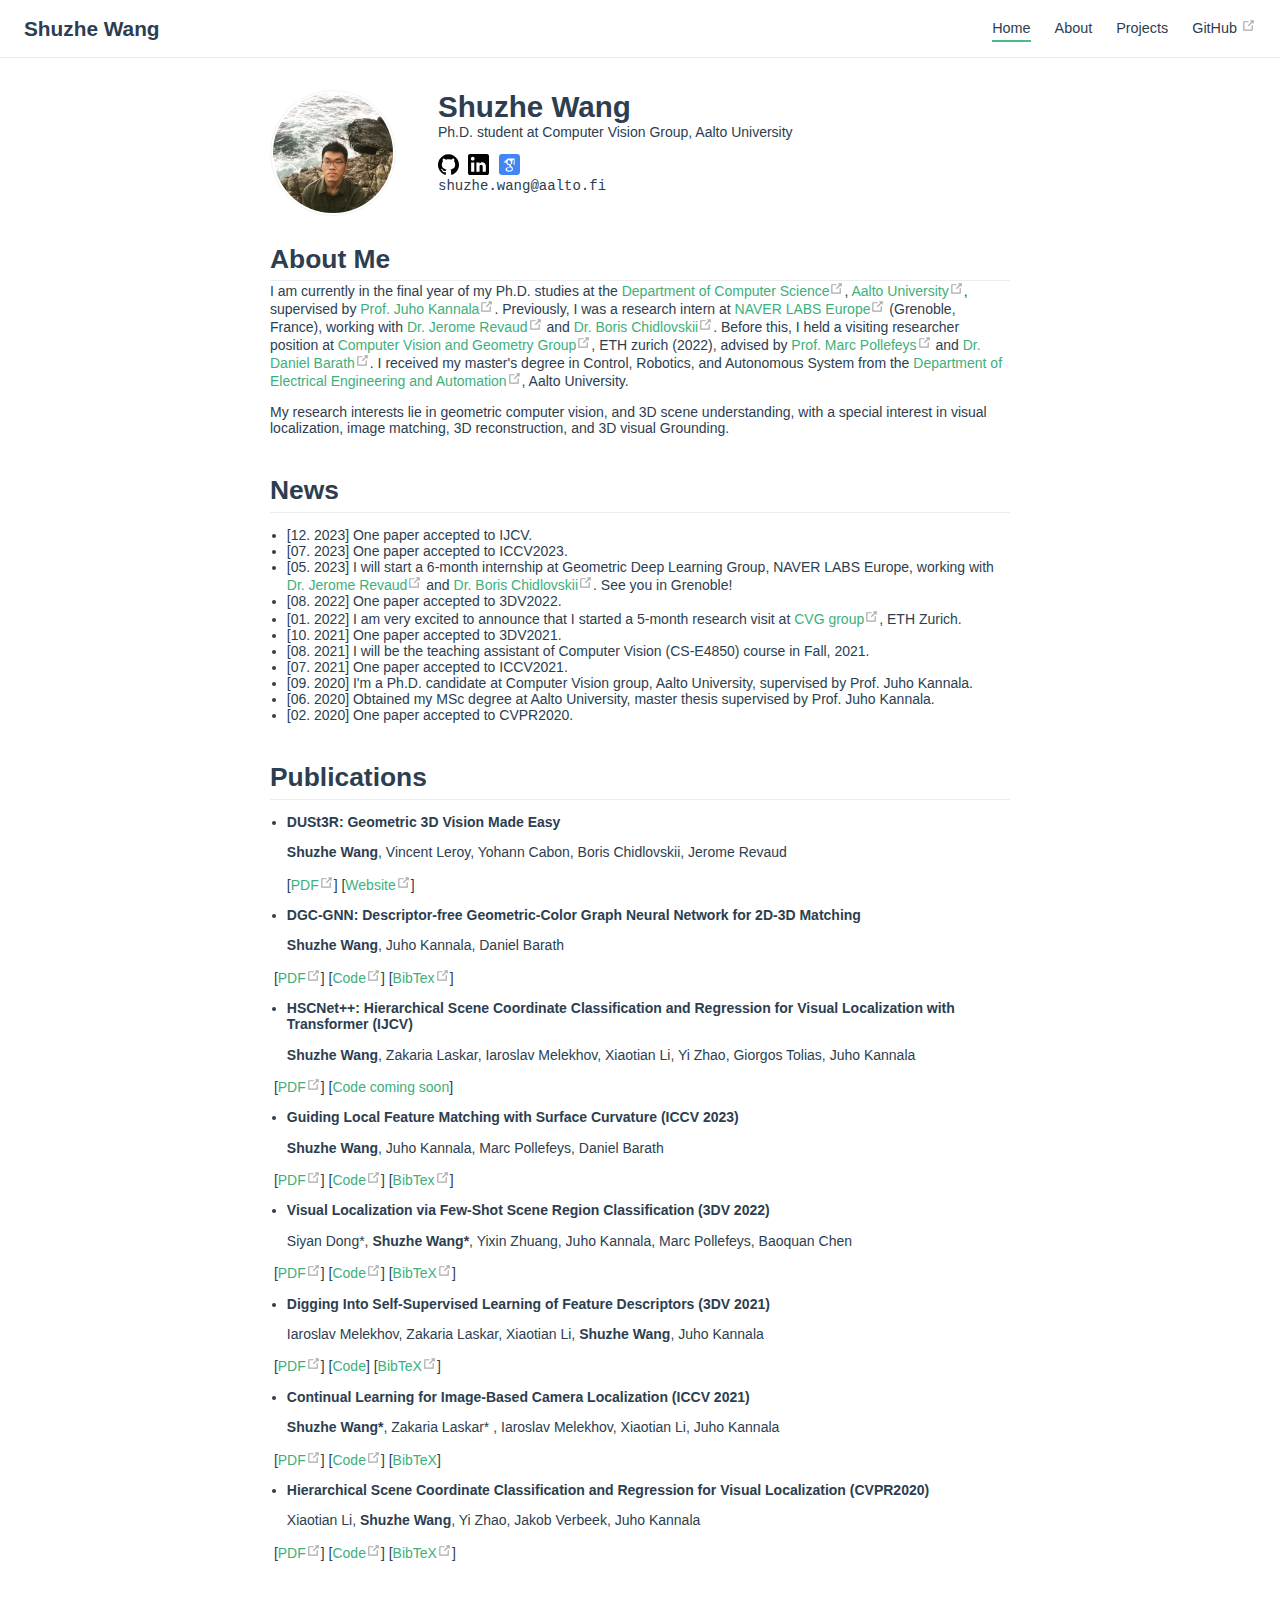
==== index.html @ d4985615 "update" ====
<!DOCTYPE html>
<html lang="en-US">
  <head>
    <meta charset="utf-8">
    <meta name="viewport" content="width=device-width,initial-scale=1">
    <title>About Me | Shuzhe Wang</title>
    <meta name="description" content="The description of the site.">
    <link rel="icon" href="/logo.png">
    
    <link rel="preload" href="/assets/css/0.styles.5bff1129.css" as="style"><link rel="preload" href="/assets/js/app.3074787b.js" as="script"><link rel="preload" href="/assets/js/6.d12784f0.js" as="script"><link rel="preload" href="/assets/js/3.0ae01907.js" as="script"><link rel="prefetch" href="/assets/js/10.ed4c6b3a.js"><link rel="prefetch" href="/assets/js/11.ed17755b.js"><link rel="prefetch" href="/assets/js/12.01827b90.js"><link rel="prefetch" href="/assets/js/13.5b6dbf0b.js"><link rel="prefetch" href="/assets/js/14.80689126.js"><link rel="prefetch" href="/assets/js/2.38c7697e.js"><link rel="prefetch" href="/assets/js/4.90634f4b.js"><link rel="prefetch" href="/assets/js/5.b070aab3.js"><link rel="prefetch" href="/assets/js/7.7abd38d4.js"><link rel="prefetch" href="/assets/js/8.38ded90f.js"><link rel="prefetch" href="/assets/js/9.636cb5f6.js">
    <link rel="stylesheet" href="/assets/css/0.styles.5bff1129.css">
  </head>
  <body>
    <div id="app" data-server-rendered="true"><div class="theme-container no-sidebar home-page"><header class="navbar"><div class="sidebar-button"><svg xmlns="http://www.w3.org/2000/svg" aria-hidden="true" role="img" viewBox="0 0 448 512" class="icon"><path fill="currentColor" d="M436 124H12c-6.627 0-12-5.373-12-12V80c0-6.627 5.373-12 12-12h424c6.627 0 12 5.373 12 12v32c0 6.627-5.373 12-12 12zm0 160H12c-6.627 0-12-5.373-12-12v-32c0-6.627 5.373-12 12-12h424c6.627 0 12 5.373 12 12v32c0 6.627-5.373 12-12 12zm0 160H12c-6.627 0-12-5.373-12-12v-32c0-6.627 5.373-12 12-12h424c6.627 0 12 5.373 12 12v32c0 6.627-5.373 12-12 12z"></path></svg></div> <a href="/" aria-current="page" class="home-link router-link-exact-active router-link-active"><!----> <span class="site-name">Shuzhe Wang</span></a> <div class="links" style="max-width:nullpx;"><!----> <nav class="nav-links can-hide"><div class="nav-item"><a href="/" aria-current="page" class="nav-link router-link-exact-active router-link-active">Home</a></div><div class="nav-item"><a href="/about/" class="nav-link">About</a></div><div class="nav-item"><a href="/projects/" class="nav-link">Projects</a></div><div class="nav-item"><a href="https://github.com/ffrivera0" target="_blank" rel="noopener noreferrer" class="nav-link external">
  GitHub
  <svg xmlns="http://www.w3.org/2000/svg" aria-hidden="true" x="0px" y="0px" viewBox="0 0 100 100" width="15" height="15" class="icon outbound"><path fill="currentColor" d="M18.8,85.1h56l0,0c2.2,0,4-1.8,4-4v-32h-8v28h-48v-48h28v-8h-32l0,0c-2.2,0-4,1.8-4,4v56C14.8,83.3,16.6,85.1,18.8,85.1z"></path> <polygon fill="currentColor" points="45.7,48.7 51.3,54.3 77.2,28.5 77.2,37.2 85.2,37.2 85.2,14.9 62.8,14.9 62.8,22.9 71.5,22.9"></polygon></svg></a></div> <!----></nav></div></header> <div class="sidebar-mask"></div> <div class="sidebar"><nav class="nav-links"><div class="nav-item"><a href="/" aria-current="page" class="nav-link router-link-exact-active router-link-active">Home</a></div><div class="nav-item"><a href="/about/" class="nav-link">About</a></div><div class="nav-item"><a href="/projects/" class="nav-link">Projects</a></div><div class="nav-item"><a href="https://github.com/ffrivera0" target="_blank" rel="noopener noreferrer" class="nav-link external">
  GitHub
  <svg xmlns="http://www.w3.org/2000/svg" aria-hidden="true" x="0px" y="0px" viewBox="0 0 100 100" width="15" height="15" class="icon outbound"><path fill="currentColor" d="M18.8,85.1h56l0,0c2.2,0,4-1.8,4-4v-32h-8v28h-48v-48h28v-8h-32l0,0c-2.2,0-4,1.8-4,4v56C14.8,83.3,16.6,85.1,18.8,85.1z"></path> <polygon fill="currentColor" points="45.7,48.7 51.3,54.3 77.2,28.5 77.2,37.2 85.2,37.2 85.2,14.9 62.8,14.9 62.8,22.9 71.5,22.9"></polygon></svg></a></div> <!----></nav>  <!----> </div> <div class="page"> <div class="content"><div class="profile"><div class="image"><img src="/profile.jpg" alt></div> <div class="info"><div class="name">
      Shuzhe Wang
    </div> <div class="bio"><p>Ph.D. student at Computer Vision Group, Aalto University</p></div> <div class="socials"><div><a href="https://github.com/ffrivera0" target="_blank"><img src="/icons/github.svg" alt="github" title="github"></a></div><div><a href="https://www.linkedin.com/in/shuzhe-w-371a67177/" target="_blank"><img src="/icons/linkedin-mono.svg" alt="linkedin" title="linkedin"></a></div><div><a href="https://scholar.google.com/citations?user=Kzq9fl4AAAAJ&amp;hl=en&amp;oi=ao" target="_blank"><img src="/icons/google_scholar.svg" alt="google scholar" title="google scholar"></a></div></div> <div class="contact"><div title="Contact me" class="email">shuzhe.wang@aalto.fi</div></div> <!----></div></div> <h2 id="about-me">About Me</h2> <p>I am currently in the final year of my Ph.D. studies at the <a href="https://www.aalto.fi/en/department-of-computer-science" target="_blank" rel="noopener noreferrer">Department of Computer Science<svg xmlns="http://www.w3.org/2000/svg" aria-hidden="true" x="0px" y="0px" viewBox="0 0 100 100" width="15" height="15" class="icon outbound"><path fill="currentColor" d="M18.8,85.1h56l0,0c2.2,0,4-1.8,4-4v-32h-8v28h-48v-48h28v-8h-32l0,0c-2.2,0-4,1.8-4,4v56C14.8,83.3,16.6,85.1,18.8,85.1z"></path> <polygon fill="currentColor" points="45.7,48.7 51.3,54.3 77.2,28.5 77.2,37.2 85.2,37.2 85.2,14.9 62.8,14.9 62.8,22.9 71.5,22.9"></polygon></svg></a>,  <a href="http://www.aalto.fi/en/" target="_blank" rel="noopener noreferrer">Aalto University<svg xmlns="http://www.w3.org/2000/svg" aria-hidden="true" x="0px" y="0px" viewBox="0 0 100 100" width="15" height="15" class="icon outbound"><path fill="currentColor" d="M18.8,85.1h56l0,0c2.2,0,4-1.8,4-4v-32h-8v28h-48v-48h28v-8h-32l0,0c-2.2,0-4,1.8-4,4v56C14.8,83.3,16.6,85.1,18.8,85.1z"></path> <polygon fill="currentColor" points="45.7,48.7 51.3,54.3 77.2,28.5 77.2,37.2 85.2,37.2 85.2,14.9 62.8,14.9 62.8,22.9 71.5,22.9"></polygon></svg></a>, supervised by <a href="https://users.aalto.fi/~kannalj1/" target="_blank" rel="noopener noreferrer">Prof. Juho Kannala<svg xmlns="http://www.w3.org/2000/svg" aria-hidden="true" x="0px" y="0px" viewBox="0 0 100 100" width="15" height="15" class="icon outbound"><path fill="currentColor" d="M18.8,85.1h56l0,0c2.2,0,4-1.8,4-4v-32h-8v28h-48v-48h28v-8h-32l0,0c-2.2,0-4,1.8-4,4v56C14.8,83.3,16.6,85.1,18.8,85.1z"></path> <polygon fill="currentColor" points="45.7,48.7 51.3,54.3 77.2,28.5 77.2,37.2 85.2,37.2 85.2,14.9 62.8,14.9 62.8,22.9 71.5,22.9"></polygon></svg></a>. Previously, I was a research intern at <a href="https://europe.naverlabs.com/" target="_blank" rel="noopener noreferrer">NAVER LABS Europe<svg xmlns="http://www.w3.org/2000/svg" aria-hidden="true" x="0px" y="0px" viewBox="0 0 100 100" width="15" height="15" class="icon outbound"><path fill="currentColor" d="M18.8,85.1h56l0,0c2.2,0,4-1.8,4-4v-32h-8v28h-48v-48h28v-8h-32l0,0c-2.2,0-4,1.8-4,4v56C14.8,83.3,16.6,85.1,18.8,85.1z"></path> <polygon fill="currentColor" points="45.7,48.7 51.3,54.3 77.2,28.5 77.2,37.2 85.2,37.2 85.2,14.9 62.8,14.9 62.8,22.9 71.5,22.9"></polygon></svg></a> (Grenoble, France), working with <a href="https://scholar.google.com/citations?user=asmBzogAAAAJ&hl=zh-CN" target="_blank" rel="noopener noreferrer">Dr. Jerome Revaud<svg xmlns="http://www.w3.org/2000/svg" aria-hidden="true" x="0px" y="0px" viewBox="0 0 100 100" width="15" height="15" class="icon outbound"><path fill="currentColor" d="M18.8,85.1h56l0,0c2.2,0,4-1.8,4-4v-32h-8v28h-48v-48h28v-8h-32l0,0c-2.2,0-4,1.8-4,4v56C14.8,83.3,16.6,85.1,18.8,85.1z"></path> <polygon fill="currentColor" points="45.7,48.7 51.3,54.3 77.2,28.5 77.2,37.2 85.2,37.2 85.2,14.9 62.8,14.9 62.8,22.9 71.5,22.9"></polygon></svg></a> and <a href="https://scholar.google.com/citations?user=V7EJdOcAAAAJ&hl=en" target="_blank" rel="noopener noreferrer">Dr. Boris Chidlovskii<svg xmlns="http://www.w3.org/2000/svg" aria-hidden="true" x="0px" y="0px" viewBox="0 0 100 100" width="15" height="15" class="icon outbound"><path fill="currentColor" d="M18.8,85.1h56l0,0c2.2,0,4-1.8,4-4v-32h-8v28h-48v-48h28v-8h-32l0,0c-2.2,0-4,1.8-4,4v56C14.8,83.3,16.6,85.1,18.8,85.1z"></path> <polygon fill="currentColor" points="45.7,48.7 51.3,54.3 77.2,28.5 77.2,37.2 85.2,37.2 85.2,14.9 62.8,14.9 62.8,22.9 71.5,22.9"></polygon></svg></a>. Before this, I held a visiting researcher position at <a href="http://www.cvg.ethz.ch" target="_blank" rel="noopener noreferrer">Computer Vision and Geometry Group<svg xmlns="http://www.w3.org/2000/svg" aria-hidden="true" x="0px" y="0px" viewBox="0 0 100 100" width="15" height="15" class="icon outbound"><path fill="currentColor" d="M18.8,85.1h56l0,0c2.2,0,4-1.8,4-4v-32h-8v28h-48v-48h28v-8h-32l0,0c-2.2,0-4,1.8-4,4v56C14.8,83.3,16.6,85.1,18.8,85.1z"></path> <polygon fill="currentColor" points="45.7,48.7 51.3,54.3 77.2,28.5 77.2,37.2 85.2,37.2 85.2,14.9 62.8,14.9 62.8,22.9 71.5,22.9"></polygon></svg></a>, ETH zurich (2022), advised by <a href="http://www.cvg.ethz.ch/people/faculty/pomarc.php" target="_blank" rel="noopener noreferrer">Prof. Marc Pollefeys<svg xmlns="http://www.w3.org/2000/svg" aria-hidden="true" x="0px" y="0px" viewBox="0 0 100 100" width="15" height="15" class="icon outbound"><path fill="currentColor" d="M18.8,85.1h56l0,0c2.2,0,4-1.8,4-4v-32h-8v28h-48v-48h28v-8h-32l0,0c-2.2,0-4,1.8-4,4v56C14.8,83.3,16.6,85.1,18.8,85.1z"></path> <polygon fill="currentColor" points="45.7,48.7 51.3,54.3 77.2,28.5 77.2,37.2 85.2,37.2 85.2,14.9 62.8,14.9 62.8,22.9 71.5,22.9"></polygon></svg></a> and <a href="https://people.inf.ethz.ch/dbarath/" target="_blank" rel="noopener noreferrer">Dr. Daniel Barath<svg xmlns="http://www.w3.org/2000/svg" aria-hidden="true" x="0px" y="0px" viewBox="0 0 100 100" width="15" height="15" class="icon outbound"><path fill="currentColor" d="M18.8,85.1h56l0,0c2.2,0,4-1.8,4-4v-32h-8v28h-48v-48h28v-8h-32l0,0c-2.2,0-4,1.8-4,4v56C14.8,83.3,16.6,85.1,18.8,85.1z"></path> <polygon fill="currentColor" points="45.7,48.7 51.3,54.3 77.2,28.5 77.2,37.2 85.2,37.2 85.2,14.9 62.8,14.9 62.8,22.9 71.5,22.9"></polygon></svg></a>. I received my master's degree in Control, Robotics, and Autonomous System from the <a href="https://www.aalto.fi/en/department-of-electrical-engineering-and-automation" target="_blank" rel="noopener noreferrer">Department of Electrical Engineering and Automation<svg xmlns="http://www.w3.org/2000/svg" aria-hidden="true" x="0px" y="0px" viewBox="0 0 100 100" width="15" height="15" class="icon outbound"><path fill="currentColor" d="M18.8,85.1h56l0,0c2.2,0,4-1.8,4-4v-32h-8v28h-48v-48h28v-8h-32l0,0c-2.2,0-4,1.8-4,4v56C14.8,83.3,16.6,85.1,18.8,85.1z"></path> <polygon fill="currentColor" points="45.7,48.7 51.3,54.3 77.2,28.5 77.2,37.2 85.2,37.2 85.2,14.9 62.8,14.9 62.8,22.9 71.5,22.9"></polygon></svg></a>, Aalto University.</p> <p>My research interests lie in geometric computer vision, and 3D scene understanding, with a special interest in visual localization, image matching, 3D reconstruction, and 3D visual Grounding.</p> <h2 id="news">News</h2> <ul><li>[12. 2023] One paper accepted to IJCV.</li> <li>[07. 2023] One paper accepted to ICCV2023.</li> <li>[05. 2023] I will start a 6-month internship at Geometric Deep Learning Group, NAVER LABS Europe, working with <a href="https://scholar.google.com/citations?user=asmBzogAAAAJ&hl=zh-CN" target="_blank" rel="noopener noreferrer">Dr. Jerome Revaud<svg xmlns="http://www.w3.org/2000/svg" aria-hidden="true" x="0px" y="0px" viewBox="0 0 100 100" width="15" height="15" class="icon outbound"><path fill="currentColor" d="M18.8,85.1h56l0,0c2.2,0,4-1.8,4-4v-32h-8v28h-48v-48h28v-8h-32l0,0c-2.2,0-4,1.8-4,4v56C14.8,83.3,16.6,85.1,18.8,85.1z"></path> <polygon fill="currentColor" points="45.7,48.7 51.3,54.3 77.2,28.5 77.2,37.2 85.2,37.2 85.2,14.9 62.8,14.9 62.8,22.9 71.5,22.9"></polygon></svg></a> and <a href="https://scholar.google.com/citations?user=V7EJdOcAAAAJ&hl=en" target="_blank" rel="noopener noreferrer">Dr. Boris Chidlovskii<svg xmlns="http://www.w3.org/2000/svg" aria-hidden="true" x="0px" y="0px" viewBox="0 0 100 100" width="15" height="15" class="icon outbound"><path fill="currentColor" d="M18.8,85.1h56l0,0c2.2,0,4-1.8,4-4v-32h-8v28h-48v-48h28v-8h-32l0,0c-2.2,0-4,1.8-4,4v56C14.8,83.3,16.6,85.1,18.8,85.1z"></path> <polygon fill="currentColor" points="45.7,48.7 51.3,54.3 77.2,28.5 77.2,37.2 85.2,37.2 85.2,14.9 62.8,14.9 62.8,22.9 71.5,22.9"></polygon></svg></a>. See you in Grenoble!</li> <li>[08. 2022] One paper accepted to 3DV2022.</li> <li>[01. 2022] I am very excited to announce that I started a 5-month research visit at <a href="https://cvg.ethz.ch/" target="_blank" rel="noopener noreferrer">CVG group<svg xmlns="http://www.w3.org/2000/svg" aria-hidden="true" x="0px" y="0px" viewBox="0 0 100 100" width="15" height="15" class="icon outbound"><path fill="currentColor" d="M18.8,85.1h56l0,0c2.2,0,4-1.8,4-4v-32h-8v28h-48v-48h28v-8h-32l0,0c-2.2,0-4,1.8-4,4v56C14.8,83.3,16.6,85.1,18.8,85.1z"></path> <polygon fill="currentColor" points="45.7,48.7 51.3,54.3 77.2,28.5 77.2,37.2 85.2,37.2 85.2,14.9 62.8,14.9 62.8,22.9 71.5,22.9"></polygon></svg></a>, ETH Zurich.</li> <li>[10. 2021]  One paper accepted to 3DV2021.</li> <li>[08. 2021]  I will be the teaching assistant of Computer Vision (CS-E4850) course in Fall, 2021.</li> <li>[07. 2021]  One paper accepted to ICCV2021.</li> <li>[09. 2020]   I'm a Ph.D. candidate at Computer Vision group, Aalto University, supervised by Prof. Juho Kannala.</li> <li>[06. 2020]  Obtained my MSc degree at Aalto University, master thesis supervised by Prof. Juho Kannala.</li> <li>[02. 2020] One paper accepted to CVPR2020.</li></ul> <h2 id="publications">Publications</h2> <ul><li><p><strong>DUSt3R: Geometric 3D Vision Made Easy</strong></p> <p><strong>Shuzhe Wang</strong>, Vincent Leroy, Yohann Cabon, Boris Chidlovskii, Jerome Revaud</p> <p>[<a href="https://arxiv.org/abs/2312.14132" target="_blank" rel="noopener noreferrer">PDF<svg xmlns="http://www.w3.org/2000/svg" aria-hidden="true" x="0px" y="0px" viewBox="0 0 100 100" width="15" height="15" class="icon outbound"><path fill="currentColor" d="M18.8,85.1h56l0,0c2.2,0,4-1.8,4-4v-32h-8v28h-48v-48h28v-8h-32l0,0c-2.2,0-4,1.8-4,4v56C14.8,83.3,16.6,85.1,18.8,85.1z"></path> <polygon fill="currentColor" points="45.7,48.7 51.3,54.3 77.2,28.5 77.2,37.2 85.2,37.2 85.2,14.9 62.8,14.9 62.8,22.9 71.5,22.9"></polygon></svg></a>] [<a href="https://dust3r.europe.naverlabs.com/" target="_blank" rel="noopener noreferrer">Website<svg xmlns="http://www.w3.org/2000/svg" aria-hidden="true" x="0px" y="0px" viewBox="0 0 100 100" width="15" height="15" class="icon outbound"><path fill="currentColor" d="M18.8,85.1h56l0,0c2.2,0,4-1.8,4-4v-32h-8v28h-48v-48h28v-8h-32l0,0c-2.2,0-4,1.8-4,4v56C14.8,83.3,16.6,85.1,18.8,85.1z"></path> <polygon fill="currentColor" points="45.7,48.7 51.3,54.3 77.2,28.5 77.2,37.2 85.2,37.2 85.2,14.9 62.8,14.9 62.8,22.9 71.5,22.9"></polygon></svg></a>]</p></li> <li><p><strong>DGC-GNN: Descriptor-free Geometric-Color Graph Neural Network for 2D-3D Matching</strong></p> <p><strong>Shuzhe Wang</strong>,  Juho Kannala, Daniel Barath</p></li></ul> <p>​        [<a href="https://arxiv.org/pdf/2306.12547.pdf" target="_blank" rel="noopener noreferrer">PDF<svg xmlns="http://www.w3.org/2000/svg" aria-hidden="true" x="0px" y="0px" viewBox="0 0 100 100" width="15" height="15" class="icon outbound"><path fill="currentColor" d="M18.8,85.1h56l0,0c2.2,0,4-1.8,4-4v-32h-8v28h-48v-48h28v-8h-32l0,0c-2.2,0-4,1.8-4,4v56C14.8,83.3,16.6,85.1,18.8,85.1z"></path> <polygon fill="currentColor" points="45.7,48.7 51.3,54.3 77.2,28.5 77.2,37.2 85.2,37.2 85.2,14.9 62.8,14.9 62.8,22.9 71.5,22.9"></polygon></svg></a>] [<a href="https://github.com/AaltoVision/DGC-GNN-release" target="_blank" rel="noopener noreferrer">Code<svg xmlns="http://www.w3.org/2000/svg" aria-hidden="true" x="0px" y="0px" viewBox="0 0 100 100" width="15" height="15" class="icon outbound"><path fill="currentColor" d="M18.8,85.1h56l0,0c2.2,0,4-1.8,4-4v-32h-8v28h-48v-48h28v-8h-32l0,0c-2.2,0-4,1.8-4,4v56C14.8,83.3,16.6,85.1,18.8,85.1z"></path> <polygon fill="currentColor" points="45.7,48.7 51.3,54.3 77.2,28.5 77.2,37.2 85.2,37.2 85.2,14.9 62.8,14.9 62.8,22.9 71.5,22.9"></polygon></svg></a>] [<a href="https://scholar.googleusercontent.com/scholar.bib?q=info:1HKxBm8l7PAJ:scholar.google.com/&output=citation&scisdr=ClEJAWwfEPnhqyvlJGI:AFWwaeYAAAAAZYrjPGJE2qEKa0Y8KnMI1I9lJjk&scisig=AFWwaeYAAAAAZYrjPBayOkJ1gex1VssHWD5_3WI&scisf=4&ct=citation&cd=-1&hl=zh-CN" target="_blank" rel="noopener noreferrer">BibTex<svg xmlns="http://www.w3.org/2000/svg" aria-hidden="true" x="0px" y="0px" viewBox="0 0 100 100" width="15" height="15" class="icon outbound"><path fill="currentColor" d="M18.8,85.1h56l0,0c2.2,0,4-1.8,4-4v-32h-8v28h-48v-48h28v-8h-32l0,0c-2.2,0-4,1.8-4,4v56C14.8,83.3,16.6,85.1,18.8,85.1z"></path> <polygon fill="currentColor" points="45.7,48.7 51.3,54.3 77.2,28.5 77.2,37.2 85.2,37.2 85.2,14.9 62.8,14.9 62.8,22.9 71.5,22.9"></polygon></svg></a>]</p> <ul><li><p><strong>HSCNet++: Hierarchical Scene Coordinate Classification and Regression for Visual Localization with Transformer (IJCV)</strong></p> <p><strong>Shuzhe Wang</strong>, Zakaria Laskar, Iaroslav Melekhov, Xiaotian Li, Yi Zhao, Giorgos Tolias, Juho Kannala</p></li></ul> <p>​        [<a href="https://arxiv.org/pdf/2305.03595.pdf" target="_blank" rel="noopener noreferrer">PDF<svg xmlns="http://www.w3.org/2000/svg" aria-hidden="true" x="0px" y="0px" viewBox="0 0 100 100" width="15" height="15" class="icon outbound"><path fill="currentColor" d="M18.8,85.1h56l0,0c2.2,0,4-1.8,4-4v-32h-8v28h-48v-48h28v-8h-32l0,0c-2.2,0-4,1.8-4,4v56C14.8,83.3,16.6,85.1,18.8,85.1z"></path> <polygon fill="currentColor" points="45.7,48.7 51.3,54.3 77.2,28.5 77.2,37.2 85.2,37.2 85.2,14.9 62.8,14.9 62.8,22.9 71.5,22.9"></polygon></svg></a>] [<a href>Code coming soon</a>]</p> <ul><li><p><strong>Guiding Local Feature Matching with Surface Curvature (ICCV 2023)</strong></p> <p><strong>Shuzhe Wang</strong>, Juho Kannala, Marc Pollefeys, Daniel Barath</p></li></ul> <p>​        [<a href="https://openaccess.thecvf.com/content/ICCV2023/papers/Wang_Guiding_Local_Feature_Matching_with_Surface_Curvature_ICCV_2023_paper.pdf" target="_blank" rel="noopener noreferrer">PDF<svg xmlns="http://www.w3.org/2000/svg" aria-hidden="true" x="0px" y="0px" viewBox="0 0 100 100" width="15" height="15" class="icon outbound"><path fill="currentColor" d="M18.8,85.1h56l0,0c2.2,0,4-1.8,4-4v-32h-8v28h-48v-48h28v-8h-32l0,0c-2.2,0-4,1.8-4,4v56C14.8,83.3,16.6,85.1,18.8,85.1z"></path> <polygon fill="currentColor" points="45.7,48.7 51.3,54.3 77.2,28.5 77.2,37.2 85.2,37.2 85.2,14.9 62.8,14.9 62.8,22.9 71.5,22.9"></polygon></svg></a>] [<a href="https://github.com/AaltoVision/surface-curvature-estimator" target="_blank" rel="noopener noreferrer">Code<svg xmlns="http://www.w3.org/2000/svg" aria-hidden="true" x="0px" y="0px" viewBox="0 0 100 100" width="15" height="15" class="icon outbound"><path fill="currentColor" d="M18.8,85.1h56l0,0c2.2,0,4-1.8,4-4v-32h-8v28h-48v-48h28v-8h-32l0,0c-2.2,0-4,1.8-4,4v56C14.8,83.3,16.6,85.1,18.8,85.1z"></path> <polygon fill="currentColor" points="45.7,48.7 51.3,54.3 77.2,28.5 77.2,37.2 85.2,37.2 85.2,14.9 62.8,14.9 62.8,22.9 71.5,22.9"></polygon></svg></a>] [<a href="https://scholar.googleusercontent.com/scholar.bib?q=info:ySMZJ7jBErcJ:scholar.google.com/&output=citation&scisdr=ClEJAWwfEPnhqyvnlq0:AFWwaeYAAAAAZYrhjq2Lqman50VYqJ8_K2zj9kk&scisig=AFWwaeYAAAAAZYrhjoWvSEfsjtpuOHxOoMNDPBM&scisf=4&ct=citation&cd=-1&hl=en&scfhb=1" target="_blank" rel="noopener noreferrer">BibTex<svg xmlns="http://www.w3.org/2000/svg" aria-hidden="true" x="0px" y="0px" viewBox="0 0 100 100" width="15" height="15" class="icon outbound"><path fill="currentColor" d="M18.8,85.1h56l0,0c2.2,0,4-1.8,4-4v-32h-8v28h-48v-48h28v-8h-32l0,0c-2.2,0-4,1.8-4,4v56C14.8,83.3,16.6,85.1,18.8,85.1z"></path> <polygon fill="currentColor" points="45.7,48.7 51.3,54.3 77.2,28.5 77.2,37.2 85.2,37.2 85.2,14.9 62.8,14.9 62.8,22.9 71.5,22.9"></polygon></svg></a>]</p> <ul><li><p><strong>Visual Localization via Few-Shot Scene Region Classification (3DV 2022)</strong></p> <p>Siyan Dong*,  <strong>Shuzhe Wang*</strong>, Yixin Zhuang, Juho Kannala, Marc Pollefeys, Baoquan Chen</p></li></ul> <p>​        [<a href="https://arxiv.org/abs/2208.06933" target="_blank" rel="noopener noreferrer">PDF<svg xmlns="http://www.w3.org/2000/svg" aria-hidden="true" x="0px" y="0px" viewBox="0 0 100 100" width="15" height="15" class="icon outbound"><path fill="currentColor" d="M18.8,85.1h56l0,0c2.2,0,4-1.8,4-4v-32h-8v28h-48v-48h28v-8h-32l0,0c-2.2,0-4,1.8-4,4v56C14.8,83.3,16.6,85.1,18.8,85.1z"></path> <polygon fill="currentColor" points="45.7,48.7 51.3,54.3 77.2,28.5 77.2,37.2 85.2,37.2 85.2,14.9 62.8,14.9 62.8,22.9 71.5,22.9"></polygon></svg></a>] [<a href="https://github.com/siyandong/SRC" target="_blank" rel="noopener noreferrer">Code<svg xmlns="http://www.w3.org/2000/svg" aria-hidden="true" x="0px" y="0px" viewBox="0 0 100 100" width="15" height="15" class="icon outbound"><path fill="currentColor" d="M18.8,85.1h56l0,0c2.2,0,4-1.8,4-4v-32h-8v28h-48v-48h28v-8h-32l0,0c-2.2,0-4,1.8-4,4v56C14.8,83.3,16.6,85.1,18.8,85.1z"></path> <polygon fill="currentColor" points="45.7,48.7 51.3,54.3 77.2,28.5 77.2,37.2 85.2,37.2 85.2,14.9 62.8,14.9 62.8,22.9 71.5,22.9"></polygon></svg></a>] [<a href="https://scholar.googleusercontent.com/scholar.bib?q=info:oprcFyaIL5UJ:scholar.google.com/&output=citation&scisdr=CgXXTOCrEKzvtgUwYIc:AAGBfm0AAAAAYYA2eIcD37_zmmr5rIQ4xQV_20KiZSAc&scisig=AAGBfm0AAAAAYYA2eHBNQKP9nK_VytByFwSiCySfOMT1&scisf=4&ct=citation&cd=-1&hl=zh-CN" target="_blank" rel="noopener noreferrer">BibTeX<svg xmlns="http://www.w3.org/2000/svg" aria-hidden="true" x="0px" y="0px" viewBox="0 0 100 100" width="15" height="15" class="icon outbound"><path fill="currentColor" d="M18.8,85.1h56l0,0c2.2,0,4-1.8,4-4v-32h-8v28h-48v-48h28v-8h-32l0,0c-2.2,0-4,1.8-4,4v56C14.8,83.3,16.6,85.1,18.8,85.1z"></path> <polygon fill="currentColor" points="45.7,48.7 51.3,54.3 77.2,28.5 77.2,37.2 85.2,37.2 85.2,14.9 62.8,14.9 62.8,22.9 71.5,22.9"></polygon></svg></a>]</p> <ul><li><p><strong>Digging Into Self-Supervised Learning of Feature Descriptors (3DV 2021)</strong></p> <p>Iaroslav Melekhov, Zakaria Laskar, Xiaotian Li, <strong>Shuzhe Wang</strong>, Juho Kannala</p></li></ul> <p>​        [<a href="https://arxiv.org/pdf/2110.04773.pdf" target="_blank" rel="noopener noreferrer">PDF<svg xmlns="http://www.w3.org/2000/svg" aria-hidden="true" x="0px" y="0px" viewBox="0 0 100 100" width="15" height="15" class="icon outbound"><path fill="currentColor" d="M18.8,85.1h56l0,0c2.2,0,4-1.8,4-4v-32h-8v28h-48v-48h28v-8h-32l0,0c-2.2,0-4,1.8-4,4v56C14.8,83.3,16.6,85.1,18.8,85.1z"></path> <polygon fill="currentColor" points="45.7,48.7 51.3,54.3 77.2,28.5 77.2,37.2 85.2,37.2 85.2,14.9 62.8,14.9 62.8,22.9 71.5,22.9"></polygon></svg></a>] [<a href>Code</a>] [<a href="https://scholar.googleusercontent.com/scholar.bib?q=info:oprcFyaIL5UJ:scholar.google.com/&output=citation&scisdr=CgXXTOCrEKzvtgUwYIc:AAGBfm0AAAAAYYA2eIcD37_zmmr5rIQ4xQV_20KiZSAc&scisig=AAGBfm0AAAAAYYA2eHBNQKP9nK_VytByFwSiCySfOMT1&scisf=4&ct=citation&cd=-1&hl=zh-CN" target="_blank" rel="noopener noreferrer">BibTeX<svg xmlns="http://www.w3.org/2000/svg" aria-hidden="true" x="0px" y="0px" viewBox="0 0 100 100" width="15" height="15" class="icon outbound"><path fill="currentColor" d="M18.8,85.1h56l0,0c2.2,0,4-1.8,4-4v-32h-8v28h-48v-48h28v-8h-32l0,0c-2.2,0-4,1.8-4,4v56C14.8,83.3,16.6,85.1,18.8,85.1z"></path> <polygon fill="currentColor" points="45.7,48.7 51.3,54.3 77.2,28.5 77.2,37.2 85.2,37.2 85.2,14.9 62.8,14.9 62.8,22.9 71.5,22.9"></polygon></svg></a>]</p> <ul><li><p><strong>Continual Learning for Image-Based Camera Localization (ICCV 2021)</strong></p> <p><strong>Shuzhe Wang*</strong>, Zakaria Laskar* , Iaroslav Melekhov, Xiaotian Li, Juho Kannala</p></li></ul> <p>​        [<a href="https://openaccess.thecvf.com/content/ICCV2021/papers/Wang_Continual_Learning_for_Image-Based_Camera_Localization_ICCV_2021_paper.pdf" target="_blank" rel="noopener noreferrer">PDF<svg xmlns="http://www.w3.org/2000/svg" aria-hidden="true" x="0px" y="0px" viewBox="0 0 100 100" width="15" height="15" class="icon outbound"><path fill="currentColor" d="M18.8,85.1h56l0,0c2.2,0,4-1.8,4-4v-32h-8v28h-48v-48h28v-8h-32l0,0c-2.2,0-4,1.8-4,4v56C14.8,83.3,16.6,85.1,18.8,85.1z"></path> <polygon fill="currentColor" points="45.7,48.7 51.3,54.3 77.2,28.5 77.2,37.2 85.2,37.2 85.2,14.9 62.8,14.9 62.8,22.9 71.5,22.9"></polygon></svg></a>] [<a href="https://github.com/AaltoVision/CL_HSCNet" target="_blank" rel="noopener noreferrer">Code<svg xmlns="http://www.w3.org/2000/svg" aria-hidden="true" x="0px" y="0px" viewBox="0 0 100 100" width="15" height="15" class="icon outbound"><path fill="currentColor" d="M18.8,85.1h56l0,0c2.2,0,4-1.8,4-4v-32h-8v28h-48v-48h28v-8h-32l0,0c-2.2,0-4,1.8-4,4v56C14.8,83.3,16.6,85.1,18.8,85.1z"></path> <polygon fill="currentColor" points="45.7,48.7 51.3,54.3 77.2,28.5 77.2,37.2 85.2,37.2 85.2,14.9 62.8,14.9 62.8,22.9 71.5,22.9"></polygon></svg></a>] [<a href>BibTeX</a>]</p> <ul><li><p><strong>Hierarchical Scene Coordinate Classification and Regression for Visual Localization (CVPR2020)</strong></p> <p>Xiaotian Li, <strong>Shuzhe Wang</strong>, Yi Zhao, Jakob Verbeek, Juho Kannala</p></li></ul> <p>​       [<a href="https://openaccess.thecvf.com/content_CVPR_2020/papers/Li_Hierarchical_Scene_Coordinate_Classification_and_Regression_for_Visual_Localization_CVPR_2020_paper.pdf" target="_blank" rel="noopener noreferrer">PDF<svg xmlns="http://www.w3.org/2000/svg" aria-hidden="true" x="0px" y="0px" viewBox="0 0 100 100" width="15" height="15" class="icon outbound"><path fill="currentColor" d="M18.8,85.1h56l0,0c2.2,0,4-1.8,4-4v-32h-8v28h-48v-48h28v-8h-32l0,0c-2.2,0-4,1.8-4,4v56C14.8,83.3,16.6,85.1,18.8,85.1z"></path> <polygon fill="currentColor" points="45.7,48.7 51.3,54.3 77.2,28.5 77.2,37.2 85.2,37.2 85.2,14.9 62.8,14.9 62.8,22.9 71.5,22.9"></polygon></svg></a>] [<a href="https://github.com/AaltoVision/hscnet" target="_blank" rel="noopener noreferrer">Code<svg xmlns="http://www.w3.org/2000/svg" aria-hidden="true" x="0px" y="0px" viewBox="0 0 100 100" width="15" height="15" class="icon outbound"><path fill="currentColor" d="M18.8,85.1h56l0,0c2.2,0,4-1.8,4-4v-32h-8v28h-48v-48h28v-8h-32l0,0c-2.2,0-4,1.8-4,4v56C14.8,83.3,16.6,85.1,18.8,85.1z"></path> <polygon fill="currentColor" points="45.7,48.7 51.3,54.3 77.2,28.5 77.2,37.2 85.2,37.2 85.2,14.9 62.8,14.9 62.8,22.9 71.5,22.9"></polygon></svg></a>] [<a href="https://scholar.googleusercontent.com/scholar.bib?q=info:EIIgXVmnYHEJ:scholar.google.com/&output=citation&scisdr=CgXT_HuZEIa99Kxm_N0:AAGBfm0AAAAAYSVg5N1OB_SSVoyNDEDW0B_6poErDXZA&scisig=AAGBfm0AAAAAYSVg5CFuBHOzFJbO7OR9FJcqHkdNItRa&scisf=4&ct=citation&cd=-1&hl=en" target="_blank" rel="noopener noreferrer">BibTeX<svg xmlns="http://www.w3.org/2000/svg" aria-hidden="true" x="0px" y="0px" viewBox="0 0 100 100" width="15" height="15" class="icon outbound"><path fill="currentColor" d="M18.8,85.1h56l0,0c2.2,0,4-1.8,4-4v-32h-8v28h-48v-48h28v-8h-32l0,0c-2.2,0-4,1.8-4,4v56C14.8,83.3,16.6,85.1,18.8,85.1z"></path> <polygon fill="currentColor" points="45.7,48.7 51.3,54.3 77.2,28.5 77.2,37.2 85.2,37.2 85.2,14.9 62.8,14.9 62.8,22.9 71.5,22.9"></polygon></svg></a>]</p></div> <div class="page-edit"><!----> <!----></div> <!----> </div> <!----></div></div>
    <script src="/assets/js/app.3074787b.js" defer></script><script src="/assets/js/6.d12784f0.js" defer></script><script src="/assets/js/3.0ae01907.js" defer></script>
  </body>
</html>
---- assets/css/0.styles.5bff1129.css ----
.home{padding:3.6rem 2rem 0;max-width:960px;margin:0 auto}.home .hero{text-align:center}.home .hero img{max-width:100%;max-height:280px;display:block;margin:3rem auto 1.5rem}.home .hero h1{font-size:3rem}.home .hero .action,.home .hero .description,.home .hero h1{margin:1.8rem auto}.home .hero .description{max-width:35rem;font-size:1.6rem;line-height:1.3;color:#6a8bad}.home .hero .action-button{display:inline-block;font-size:1.2rem;color:#fff;background-color:#3eaf7c;padding:.8rem 1.6rem;border-radius:4px;transition:background-color .1s ease;box-sizing:border-box;border-bottom:1px solid #389d70}.home .hero .action-button:hover{background-color:#4abf8a}.home .features{border-top:1px solid #eaecef;padding:1.2rem 0;margin-top:2.5rem;display:flex;flex-wrap:wrap;align-items:flex-start;align-content:stretch;justify-content:space-between}.home .feature{flex-grow:1;flex-basis:30%;max-width:30%}.home .feature h2{font-size:1.4rem;font-weight:500;border-bottom:none;padding-bottom:0;color:#3a5169}.home .feature p{color:#4e6e8e}.home .footer{padding:2.5rem;border-top:1px solid #eaecef;text-align:center;color:#4e6e8e}@media (max-width:719px){.home .features{flex-direction:column}.home .feature{max-width:100%;padding:0 2.5rem}}@media (max-width:419px){.home{padding-left:1.5rem;padding-right:1.5rem}.home .hero img{max-height:210px;margin:2rem auto 1.2rem}.home .hero h1{font-size:2rem}.home .hero .action,.home .hero .description,.home .hero h1{margin:1.2rem auto}.home .hero .description{font-size:1.2rem}.home .hero .action-button{font-size:1rem;padding:.6rem 1.2rem}.home .feature h2{font-size:1.25rem}}.sidebar-button{display:none;width:1.25rem;height:1.25rem;position:absolute;padding:.6rem;top:.6rem;left:1rem;cursor:pointer}.sidebar-button .icon{display:block;width:1.25rem;height:1.25rem}@media (max-width:719px){.sidebar-button{display:block}}.search-box{display:inline-block;position:relative;margin-right:1rem}.search-box input{cursor:text;width:10rem;color:#4e6e8e;display:inline-block;border:1px solid #cfd4db;border-radius:2rem;font-size:.9rem;line-height:2rem;padding:0 .5rem 0 2rem;outline:none;transition:all .2s ease;background:#fff url(/assets/img/search.83621669.svg) .6rem .5rem no-repeat;background-size:1rem}.search-box input:focus{cursor:auto;border-color:#3eaf7c}.search-box .suggestions{background:#fff;width:20rem;position:absolute;top:1.5rem;border:1px solid #cfd4db;border-radius:6px;padding:.4rem;list-style-type:none}.search-box .suggestions.align-right{right:0}.search-box .suggestion{line-height:1.4;padding:.4rem .6rem;border-radius:4px;cursor:pointer}.search-box .suggestion a{white-space:normal;color:#5d82a6}.search-box .suggestion a .page-title{font-weight:600}.search-box .suggestion a .header{font-size:.9em;margin-left:.25em}.search-box .suggestion.focused{background-color:#f3f4f5}.search-box .suggestion.focused a{color:#3eaf7c}@media (max-width:959px){.search-box input{cursor:pointer;width:0;border-color:transparent;position:relative}.search-box input:focus{cursor:text;left:0;width:10rem}}@media (max-width:959px) and (min-width:719px){.search-box .suggestions{left:0}}@media (max-width:719px){.search-box{margin-right:0}.search-box input{left:1rem}.search-box .suggestions{right:0}}@media (max-width:419px){.search-box .suggestions{width:calc(100vw - 4rem)}.search-box input:focus{width:8rem}}.dropdown-enter,.dropdown-leave-to{height:0!important}.dropdown-wrapper{cursor:pointer}.dropdown-wrapper .dropdown-title{display:block}.dropdown-wrapper .dropdown-title:hover{border-color:transparent}.dropdown-wrapper .dropdown-title .arrow{vertical-align:middle;margin-top:-1px;margin-left:.4rem}.dropdown-wrapper .nav-dropdown .dropdown-item{color:inherit;line-height:1.7rem}.dropdown-wrapper .nav-dropdown .dropdown-item h4{margin:.45rem 0 0;border-top:1px solid #eee;padding:.45rem 1.5rem 0 1.25rem}.dropdown-wrapper .nav-dropdown .dropdown-item .dropdown-subitem-wrapper{padding:0;list-style:none}.dropdown-wrapper .nav-dropdown .dropdown-item .dropdown-subitem-wrapper .dropdown-subitem{font-size:.9em}.dropdown-wrapper .nav-dropdown .dropdown-item a{display:block;line-height:1.7rem;position:relative;border-bottom:none;font-weight:400;margin-bottom:0;padding:0 1.5rem 0 1.25rem}.dropdown-wrapper .nav-dropdown .dropdown-item a.router-link-active,.dropdown-wrapper .nav-dropdown .dropdown-item a:hover{color:#3eaf7c}.dropdown-wrapper .nav-dropdown .dropdown-item a.router-link-active:after{content:"";width:0;height:0;border-left:5px solid #3eaf7c;border-top:3px solid transparent;border-bottom:3px solid transparent;position:absolute;top:calc(50% - 2px);left:9px}.dropdown-wrapper .nav-dropdown .dropdown-item:first-child h4{margin-top:0;padding-top:0;border-top:0}@media (max-width:719px){.dropdown-wrapper.open .dropdown-title{margin-bottom:.5rem}.dropdown-wrapper .nav-dropdown{transition:height .1s ease-out;overflow:hidden}.dropdown-wrapper .nav-dropdown .dropdown-item h4{border-top:0;margin-top:0;padding-top:0}.dropdown-wrapper .nav-dropdown .dropdown-item>a,.dropdown-wrapper .nav-dropdown .dropdown-item h4{font-size:15px;line-height:2rem}.dropdown-wrapper .nav-dropdown .dropdown-item .dropdown-subitem{font-size:14px;padding-left:1rem}}@media (min-width:719px){.dropdown-wrapper{height:1.8rem}.dropdown-wrapper:hover .nav-dropdown{display:block!important}.dropdown-wrapper .dropdown-title .arrow{border-left:4px solid transparent;border-right:4px solid transparent;border-top:6px solid #ccc;border-bottom:0}.dropdown-wrapper .nav-dropdown{display:none;height:auto!important;box-sizing:border-box;max-height:calc(100vh - 2.7rem);overflow-y:auto;position:absolute;top:100%;right:0;background-color:#fff;padding:.6rem 0;border:1px solid #ddd;border-bottom-color:#ccc;text-align:left;border-radius:.25rem;white-space:nowrap;margin:0}}.nav-links{display:inline-block}.nav-links a{line-height:1.4rem;color:inherit}.nav-links a.router-link-active,.nav-links a:hover{color:#3eaf7c}.nav-links .nav-item{position:relative;display:inline-block;margin-left:1.5rem;line-height:2rem}.nav-links .nav-item:first-child{margin-left:0}.nav-links .repo-link{margin-left:1.5rem}@media (max-width:719px){.nav-links .nav-item,.nav-links .repo-link{margin-left:0}}@media (min-width:719px){.nav-links a.router-link-active,.nav-links a:hover{color:#2c3e50}.nav-item>a:not(.external).router-link-active,.nav-item>a:not(.external):hover{margin-bottom:-2px;border-bottom:2px solid #46bd87}}.navbar{padding:.7rem 1.5rem;line-height:2.2rem;position:relative}.navbar a,.navbar img,.navbar span{display:inline-block}.navbar .logo{height:2.2rem;min-width:2.2rem;margin-right:.8rem;vertical-align:top}.navbar .site-name{font-size:1.3rem;font-weight:600;color:#2c3e50;position:relative}.navbar .links{padding-left:1.5rem;box-sizing:border-box;background-color:#fff;white-space:nowrap;font-size:.9rem;position:absolute;right:1.5rem;top:.7rem;display:flex}.navbar .links .search-box{flex:0 0 auto;vertical-align:top}.navbar .links .nav-links{flex:1}@media (max-width:719px){.navbar{padding-left:4rem}.navbar .can-hide{display:none}.navbar .links{padding-left:1.5rem}}.page-edit,.page-nav{max-width:740px;margin:0 auto;padding:2rem 2.5rem}@media (max-width:959px){.page-edit,.page-nav{padding:2rem}}@media (max-width:419px){.page-edit,.page-nav{padding:1.5rem}}.page{padding-bottom:2rem}.page-edit{padding-top:1rem;padding-bottom:1rem;overflow:auto}.page-edit .edit-link{display:inline-block}.page-edit .edit-link a{color:#4e6e8e;margin-right:.25rem}.page-edit .last-updated{float:right;font-size:.9em}.page-edit .last-updated .prefix{font-weight:500;color:#4e6e8e}.page-edit .last-updated .time{font-weight:400;color:#aaa}.page-nav{padding-top:1rem;padding-bottom:0}.page-nav .inner{min-height:2rem;margin-top:0;border-top:1px solid #eaecef;padding-top:1rem;overflow:auto}.page-nav .next{float:right}@media (max-width:719px){.page-edit .edit-link{margin-bottom:.5rem}.page-edit .last-updated{font-size:.8em;float:none;text-align:left}}.sidebar .sidebar-sub-headers{padding-left:1rem;font-size:.95em}a.sidebar-link{font-weight:400;display:inline-block;color:#2c3e50;border-left:.25rem solid transparent;padding:.35rem 1rem .35rem 1.25rem;line-height:1.4;width:100%;box-sizing:border-box}a.sidebar-link:hover{color:#3eaf7c}a.sidebar-link.active{font-weight:600;color:#3eaf7c;border-left-color:#3eaf7c}.sidebar-group a.sidebar-link{padding-left:2rem}.sidebar-sub-headers a.sidebar-link{padding-top:.25rem;padding-bottom:.25rem;border-left:none}.sidebar-sub-headers a.sidebar-link.active{font-weight:500}.sidebar-group:not(.first){margin-top:1em}.sidebar-group .sidebar-group{padding-left:.5em}.sidebar-group:not(.collapsable) .sidebar-heading{cursor:auto;color:inherit}.sidebar-heading{color:#999;transition:color .15s ease;cursor:pointer;font-size:1.1em;font-weight:700;padding:0 1.5rem;margin-top:0;margin-bottom:.5rem}.sidebar-heading.open,.sidebar-heading:hover{color:inherit}.sidebar-heading .arrow{position:relative;top:-.12em;left:.5em}.sidebar-heading:.open .arrow{top:-.18em}.sidebar-group-items{transition:height .1s ease-out;overflow:hidden}.sidebar ul{padding:0;margin:0;list-style-type:none}.sidebar a{display:inline-block}.sidebar .nav-links{display:none;border-bottom:1px solid #eaecef;padding:.5rem 0 .75rem 0}.sidebar .nav-links a{font-weight:600}.sidebar .nav-links .nav-item,.sidebar .nav-links .repo-link{display:block;line-height:1.25rem;font-size:1.1em;padding:.5rem 0 .5rem 1.5rem}.sidebar .sidebar-links{padding:1.5rem 0}@media (max-width:719px){.sidebar .nav-links{display:block}.sidebar .nav-links .dropdown-wrapper .nav-dropdown .dropdown-item a.router-link-active:after{top:calc(1rem - 2px)}.sidebar .sidebar-links{padding:1rem 0}}.sw-update-popup{position:fixed;right:1em;bottom:1em;padding:1em;border:1px solid #3eaf7c;border-radius:3px;background:#fff;box-shadow:0 4px 16px rgba(0,0,0,.5);text-align:center}.sw-update-popup button{margin-top:.5em;padding:.25em 2em}.sw-update-popup-enter-active,.sw-update-popup-leave-active{transition:opacity .3s,transform .3s}.sw-update-popup-enter,.sw-update-popup-leave-to{opacity:0;transform:translateY(50%) scale(.5)}code[class*=language-],pre[class*=language-]{color:#ccc;background:none;font-family:Consolas,Monaco,Andale Mono,Ubuntu Mono,monospace;font-size:1em;text-align:left;white-space:pre;word-spacing:normal;word-break:normal;word-wrap:normal;line-height:1.5;tab-size:4;hyphens:none}pre[class*=language-]{padding:1em;margin:.5em 0;overflow:auto}:not(pre)>code[class*=language-],pre[class*=language-]{background:#2d2d2d}:not(pre)>code[class*=language-]{padding:.1em;border-radius:.3em;white-space:normal}.token.block-comment,.token.cdata,.token.comment,.token.doctype,.token.prolog{color:#999}.token.punctuation{color:#ccc}.token.attr-name,.token.deleted,.token.namespace,.token.tag{color:#e2777a}.token.function-name{color:#6196cc}.token.boolean,.token.function,.token.number{color:#f08d49}.token.class-name,.token.constant,.token.property,.token.symbol{color:#f8c555}.token.atrule,.token.builtin,.token.important,.token.keyword,.token.selector{color:#cc99cd}.token.attr-value,.token.char,.token.regex,.token.string,.token.variable{color:#7ec699}.token.entity,.token.operator,.token.url{color:#67cdcc}.token.bold,.token.important{font-weight:700}.token.italic{font-style:italic}.token.entity{cursor:help}.token.inserted{color:green}#nprogress{pointer-events:none}#nprogress .bar{background:#3eaf7c;position:fixed;z-index:1031;top:0;left:0;width:100%;height:2px}#nprogress .peg{display:block;position:absolute;right:0;width:100px;height:100%;box-shadow:0 0 10px #3eaf7c,0 0 5px #3eaf7c;opacity:1;transform:rotate(3deg) translateY(-4px)}#nprogress .spinner{display:block;position:fixed;z-index:1031;top:15px;right:15px}#nprogress .spinner-icon{width:18px;height:18px;box-sizing:border-box;border:2px solid transparent;border-top-color:#3eaf7c;border-left-color:#3eaf7c;border-radius:50%;animation:nprogress-spinner .4s linear infinite}.nprogress-custom-parent{overflow:hidden;position:relative}.nprogress-custom-parent #nprogress .bar,.nprogress-custom-parent #nprogress .spinner{position:absolute}@keyframes nprogress-spinner{0%{transform:rotate(0deg)}to{transform:rotate(1turn)}}.content code{color:#476582;padding:.25rem .5rem;margin:0;font-size:.85em;background-color:rgba(27,31,35,.05);border-radius:3px}.content pre,.content pre[class*=language-]{line-height:1.4;padding:1.25rem 1.5rem;margin:.85rem 0;background-color:#282c34;border-radius:6px;overflow:auto}.content pre[class*=language-] code,.content pre code{color:#fff;padding:0;background-color:transparent;border-radius:0}div[class*=language-]{position:relative;background-color:#282c34;border-radius:6px}div[class*=language-] .highlight-lines{-webkit-user-select:none;user-select:none;padding-top:1.3rem;position:absolute;top:0;left:0;width:100%;line-height:1.4}div[class*=language-] .highlight-lines .highlighted{background-color:rgba(0,0,0,.66)}div[class*=language-] pre,div[class*=language-] pre[class*=language-]{background:transparent;position:relative;z-index:1}div[class*=language-]:before{position:absolute;z-index:3;top:.8em;right:1em;font-size:.75rem;color:hsla(0,0%,100%,.4)}div[class*=language-]:not(.line-numbers-mode) .line-numbers-wrapper{display:none}div[class*=language-].line-numbers-mode .highlight-lines .highlighted{position:relative}div[class*=language-].line-numbers-mode .highlight-lines .highlighted:before{content:" ";position:absolute;z-index:3;left:0;top:0;display:block;width:3.5rem;height:100%;background-color:rgba(0,0,0,.66)}div[class*=language-].line-numbers-mode pre{padding-left:4.5rem;vertical-align:middle}div[class*=language-].line-numbers-mode .line-numbers-wrapper{position:absolute;top:0;width:3.5rem;text-align:center;color:hsla(0,0%,100%,.3);padding:1.25rem 0;line-height:1.4}div[class*=language-].line-numbers-mode .line-numbers-wrapper br{-webkit-user-select:none;user-select:none}div[class*=language-].line-numbers-mode .line-numbers-wrapper .line-number{position:relative;z-index:4;-webkit-user-select:none;user-select:none;font-size:.85em}div[class*=language-].line-numbers-mode:after{content:"";position:absolute;z-index:2;top:0;left:0;width:3.5rem;height:100%;border-radius:6px 0 0 6px;border-right:1px solid rgba(0,0,0,.66);background-color:#282c34}div[class~=language-js]:before{content:"js"}div[class~=language-ts]:before{content:"ts"}div[class~=language-html]:before{content:"html"}div[class~=language-md]:before{content:"md"}div[class~=language-vue]:before{content:"vue"}div[class~=language-css]:before{content:"css"}div[class~=language-sass]:before{content:"sass"}div[class~=language-scss]:before{content:"scss"}div[class~=language-less]:before{content:"less"}div[class~=language-stylus]:before{content:"stylus"}div[class~=language-go]:before{content:"go"}div[class~=language-java]:before{content:"java"}div[class~=language-c]:before{content:"c"}div[class~=language-sh]:before{content:"sh"}div[class~=language-yaml]:before{content:"yaml"}div[class~=language-py]:before{content:"py"}div[class~=language-javascript]:before{content:"js"}div[class~=language-typescript]:before{content:"ts"}div[class~=language-markup]:before{content:"html"}div[class~=language-markdown]:before{content:"md"}div[class~=language-json]:before{content:"json"}div[class~=language-ruby]:before{content:"rb"}div[class~=language-python]:before{content:"py"}div[class~=language-bash]:before{content:"sh"}.custom-block .custom-block-title{font-weight:600;margin-bottom:-.4rem}.custom-block.danger,.custom-block.tip,.custom-block.warning{padding:.1rem 1.5rem;border-left-width:.5rem;border-left-style:solid;margin:1rem 0}.custom-block.tip{background-color:#f3f5f7;border-color:#42b983}.custom-block.warning{background-color:rgba(255,229,100,.3);border-color:#e7c000;color:#6b5900}.custom-block.warning .custom-block-title{color:#b29400}.custom-block.warning a{color:#2c3e50}.custom-block.danger{background-color:#ffe6e6;border-color:#c00;color:#4d0000}.custom-block.danger .custom-block-title{color:#900}.custom-block.danger a{color:#2c3e50}.arrow{display:inline-block;width:0;height:0}.arrow.up{border-bottom:6px solid #ccc}.arrow.down,.arrow.up{border-left:4px solid transparent;border-right:4px solid transparent}.arrow.down{border-top:6px solid #ccc}.arrow.right{border-left:6px solid #ccc}.arrow.left,.arrow.right{border-top:4px solid transparent;border-bottom:4px solid transparent}.arrow.left{border-right:6px solid #ccc}.content:not(.custom){max-width:740px;margin:0 auto;padding:2rem 2.5rem}@media (max-width:959px){.content:not(.custom){padding:2rem}}@media (max-width:419px){.content:not(.custom){padding:1.5rem}}.table-of-contents .badge{vertical-align:middle}body,html{padding:0;margin:0}body{font-family:-apple-system,BlinkMacSystemFont,Segoe UI,Roboto,Oxygen,Ubuntu,Cantarell,Fira Sans,Droid Sans,Helvetica Neue,sans-serif;-webkit-font-smoothing:antialiased;-moz-osx-font-smoothing:grayscale;font-size:16px;color:#2c3e50}.page{padding-left:20rem}.navbar{z-index:20;right:0;height:3.6rem;background-color:#fff;box-sizing:border-box;border-bottom:1px solid #eaecef}.navbar,.sidebar-mask{position:fixed;top:0;left:0}.sidebar-mask{z-index:9;width:100vw;height:100vh;display:none}.sidebar{font-size:15px;background-color:#fff;width:20rem;position:fixed;z-index:10;margin:0;top:3.6rem;left:0;bottom:0;box-sizing:border-box;border-right:1px solid #eaecef;overflow-y:auto}.content:not(.custom)>:first-child{margin-top:3.6rem}.content:not(.custom) a:hover{text-decoration:underline}.content:not(.custom) p.demo{padding:1rem 1.5rem;border:1px solid #ddd;border-radius:4px}.content:not(.custom) img{max-width:100%}.content.custom{padding:0;margin:0}.content.custom img{max-width:100%}a{font-weight:500;text-decoration:none}a,p a code{color:#3eaf7c}p a code{font-weight:400}kbd{background:#eee;border:.15rem solid #ddd;border-bottom:.25rem solid #ddd;border-radius:.15rem;padding:0 .15em}blockquote{font-size:1.2rem;color:#999;border-left:.25rem solid #dfe2e5;margin-left:0;padding-left:1rem}ol,ul{padding-left:1.2em}strong{font-weight:600}h1,h2,h3,h4,h5,h6{font-weight:600;line-height:1.25}.content:not(.custom)>h1,.content:not(.custom)>h2,.content:not(.custom)>h3,.content:not(.custom)>h4,.content:not(.custom)>h5,.content:not(.custom)>h6{margin-top:-3.1rem;padding-top:4.6rem;margin-bottom:0}.content:not(.custom)>h1:first-child,.content:not(.custom)>h2:first-child,.content:not(.custom)>h3:first-child,.content:not(.custom)>h4:first-child,.content:not(.custom)>h5:first-child,.content:not(.custom)>h6:first-child{margin-top:-1.5rem;margin-bottom:1rem}.content:not(.custom)>h1:first-child+.custom-block,.content:not(.custom)>h1:first-child+p,.content:not(.custom)>h1:first-child+pre,.content:not(.custom)>h2:first-child+.custom-block,.content:not(.custom)>h2:first-child+p,.content:not(.custom)>h2:first-child+pre,.content:not(.custom)>h3:first-child+.custom-block,.content:not(.custom)>h3:first-child+p,.content:not(.custom)>h3:first-child+pre,.content:not(.custom)>h4:first-child+.custom-block,.content:not(.custom)>h4:first-child+p,.content:not(.custom)>h4:first-child+pre,.content:not(.custom)>h5:first-child+.custom-block,.content:not(.custom)>h5:first-child+p,.content:not(.custom)>h5:first-child+pre,.content:not(.custom)>h6:first-child+.custom-block,.content:not(.custom)>h6:first-child+p,.content:not(.custom)>h6:first-child+pre{margin-top:2rem}h1:hover .header-anchor,h2:hover .header-anchor,h3:hover .header-anchor,h4:hover .header-anchor,h5:hover .header-anchor,h6:hover .header-anchor{opacity:1}h1{font-size:2.2rem}h2{font-size:1.65rem;padding-bottom:.3rem;border-bottom:1px solid #eaecef}h3{font-size:1.35rem}a.header-anchor{font-size:.85em;float:left;margin-left:-.87em;padding-right:.23em;margin-top:.125em;opacity:0}a.header-anchor:hover{text-decoration:none}.line-number,code,kbd{font-family:source-code-pro,Menlo,Monaco,Consolas,Courier New,monospace}ol,p,ul{line-height:1.7}hr{border:0;border-top:1px solid #eaecef}table{border-collapse:collapse;margin:1rem 0;display:block;overflow-x:auto}tr{border-top:1px solid #dfe2e5}tr:nth-child(2n){background-color:#f6f8fa}td,th{border:1px solid #dfe2e5;padding:.6em 1em}.custom-layout{padding-top:3.6rem}.theme-container.sidebar-open .sidebar-mask{display:block}.theme-container.no-navbar .content:not(.custom)>h1,.theme-container.no-navbar h2,.theme-container.no-navbar h3,.theme-container.no-navbar h4,.theme-container.no-navbar h5,.theme-container.no-navbar h6{margin-top:1.5rem;padding-top:0}.theme-container.no-navbar .sidebar{top:0}.theme-container.no-navbar .custom-layout{padding-top:0}@media (min-width:720px){.theme-container.no-sidebar .sidebar{display:none}.theme-container.no-sidebar .page{padding-left:0}}@media (max-width:959px){.sidebar{font-size:15px;width:16.4rem}.page{padding-left:16.4rem}}@media (max-width:719px){.sidebar{top:0;padding-top:3.6rem;transform:translateX(-100%);transition:transform .2s ease}.page{padding-left:0}.theme-container.sidebar-open .sidebar{transform:translateX(0)}.theme-container.no-navbar .sidebar{padding-top:0}}@media (max-width:419px){h1{font-size:1.9rem}.content div[class*=language-]{margin:.85rem -1.5rem;border-radius:0}}.icon.outbound{color:#aaa;display:inline-block}.badge[data-v-099ab69c]{display:inline-block;font-size:14px;height:18px;line-height:18px;border-radius:3px;padding:0 6px;color:#fff;margin-right:5px;background-color:#42b983}.badge.middle[data-v-099ab69c]{vertical-align:middle}.badge.top[data-v-099ab69c]{vertical-align:top}.badge.green[data-v-099ab69c],.badge.tip[data-v-099ab69c]{background-color:#42b983}.badge.error[data-v-099ab69c]{background-color:#da5961}.badge.warn[data-v-099ab69c],.badge.warning[data-v-099ab69c],.badge.yellow[data-v-099ab69c]{background-color:#e7c000}.about-card{width:100%;display:flex;flex-direction:column;align-items:center}.about-card .avatar{position:relative;z-index:1}.about-card .avatar img{display:block;width:100%;height:auto;max-width:150px;border-radius:500rem}.about-card .card{max-width:600px;width:100%;position:relative;top:-75px;padding-top:75px;margin-left:auto;margin-right:auto;background:#fff;box-shadow:0 4px 8px 0 rgba(0,0,0,.2);border-radius:.3rem;text-align:center}.about-card .card .bio{padding:1em}.about-card .card .bio .head{font-weight:700;font-size:1.3em}.about-card .card .bio .info{padding-top:.5rem;font-size:1em;color:rgba(0,0,0,.4)}.about-card .card .bio .description{text-align:justify}.about-card .card .bio .description p{padding:.8em .5em 0;line-height:normal;-webkit-margin-before:0;-webkit-margin-after:0}.about-card .card .bio .description p a{font-weight:400}.about-card .card .interests{padding:1em 1.5em;border-top:1px solid rgba(34,36,38,.1)}.about-card .card .socials{border-top:1px solid rgba(34,36,38,.1);display:flex;flex-direction:row;justify-content:center;flex-wrap:wrap}.about-card .card .socials img{width:32px;margin:1em;cursor:pointer}.about-card .card .actions{border-top:1px solid rgba(34,36,38,.1);display:flex;flex-direction:row;justify-content:center;flex-wrap:wrap}.about-card .card .actions .button{background-color:#b53471;border:none;border-radius:.3em;color:#fff;padding:.5em 1em;margin:1em .5em;font-size:1rem;font-family:inherit;font-weight:400;text-align:center;text-decoration:none;display:inline-block;transition-duration:.4s;cursor:pointer}.about-card .card .actions .button:hover{background-color:#34495e}.about-card .footer{padding:1rem;font-weight:200;font-size:1rem;text-align:center;color:#9fa9aa;margin-top:auto}.profile{display:flex;flex-direction:row;align-items:stretch}.profile .image{max-width:120px}.profile .image img{border-radius:50%;padding:2px;border:1px solid #f2f3f3}.profile .info{display:flex;flex:1 1;flex-direction:column;padding-left:3rem}.profile .info .name{font-size:1.85rem;font-weight:600}.profile .info .socials{display:flex;flex-direction:row}.profile .info .socials img{width:1.3rem;margin:0 .6rem 0 0;cursor:pointer}.profile .info .socials b{margin-left:1rem}.profile .info .contact .title{font-size:1.2rem;font-weight:400}.profile .info .contact .email{font-family:Courier New,Courier,monospace}@media (max-width:419px){.profile .image{max-width:100px}}.md-card{background-color:#fff;margin-top:1em;min-height:150px;display:flex;flex-direction:row;align-items:stretch}.md-card .card-image{display:flex;align-items:center;padding:.5rem}.md-card .card-image img{max-width:150px;max-height:150px;height:150px;border:1px solid #eee;border-radius:.2rem;object-fit:cover}.md-card .card-content{padding:.5rem;flex-grow:1}.md-card .card-content p{line-height:normal;-webkit-margin-before:0;-webkit-margin-after:.5em}.md-card .card-content blockquote{font-size:1rem}.md-card.show-border{border:1px solid #eee;border-radius:.5rem;box-shadow:0 5px 15px -5px rgba(0,0,0,.1);padding:.5rem}@media (max-width:419px){.md-card{display:flex;flex-direction:column;margin:1rem -.5rem;padding:.5rem;box-sizing:border-box}.md-card .card-image{flex-grow:1;align-items:stretch}.md-card .card-image img{width:100%;max-width:400px}.md-card .card-content pre{margin:0;border-radius:6px}}.theme-container.home-page .page{font-size:14px;font-family:lucida grande,lucida sans unicode,lucida,Helvetica Neue,Helvetica,Arial,sans-serif}.theme-container.home-page .page p{margin:0 0 .9rem}.theme-container.home-page .page ol,.theme-container.home-page .page p,.theme-container.home-page .page ul{line-height:normal}.theme-container.home-page .page a{font-weight:400}.theme-container.home-page .page .theme-default-content:not(.custom)>h2{margin-bottom:.9rem}.theme-container.home-page .page .theme-default-content:not(.custom)>h2:first-child+p{margin-top:.9rem}.theme-container.home-page .page .theme-default-content:not(.custom)>h3{padding-top:4rem}.theme-container.home-page .page .md-card{margin-top:.5em}.theme-container.home-page .page .md-card .card-image{padding:.2rem}.theme-container.home-page .page .md-card .card-image img{max-width:120px;max-height:120px}.theme-container.home-page .page .md-card .card-content p{-webkit-margin-after:.2em}@media (max-width:419px){.theme-container.home-page .page ol,.theme-container.home-page .page p,.theme-container.home-page .page ul{line-height:2}.theme-container.home-page .page .md-card .card-image img{width:100%;max-width:400px}}.theme-container.about-page .page{background-color:#e6ecf0;min-height:100vh}.theme-container.about-page .page .last-updated{display:none}.projects-page{background-color:#fafbfc}
---- assets/css/0.styles.5bff1129.css ----
.home{padding:3.6rem 2rem 0;max-width:960px;margin:0 auto}.home .hero{text-align:center}.home .hero img{max-width:100%;max-height:280px;display:block;margin:3rem auto 1.5rem}.home .hero h1{font-size:3rem}.home .hero .action,.home .hero .description,.home .hero h1{margin:1.8rem auto}.home .hero .description{max-width:35rem;font-size:1.6rem;line-height:1.3;color:#6a8bad}.home .hero .action-button{display:inline-block;font-size:1.2rem;color:#fff;background-color:#3eaf7c;padding:.8rem 1.6rem;border-radius:4px;transition:background-color .1s ease;box-sizing:border-box;border-bottom:1px solid #389d70}.home .hero .action-button:hover{background-color:#4abf8a}.home .features{border-top:1px solid #eaecef;padding:1.2rem 0;margin-top:2.5rem;display:flex;flex-wrap:wrap;align-items:flex-start;align-content:stretch;justify-content:space-between}.home .feature{flex-grow:1;flex-basis:30%;max-width:30%}.home .feature h2{font-size:1.4rem;font-weight:500;border-bottom:none;padding-bottom:0;color:#3a5169}.home .feature p{color:#4e6e8e}.home .footer{padding:2.5rem;border-top:1px solid #eaecef;text-align:center;color:#4e6e8e}@media (max-width:719px){.home .features{flex-direction:column}.home .feature{max-width:100%;padding:0 2.5rem}}@media (max-width:419px){.home{padding-left:1.5rem;padding-right:1.5rem}.home .hero img{max-height:210px;margin:2rem auto 1.2rem}.home .hero h1{font-size:2rem}.home .hero .action,.home .hero .description,.home .hero h1{margin:1.2rem auto}.home .hero .description{font-size:1.2rem}.home .hero .action-button{font-size:1rem;padding:.6rem 1.2rem}.home .feature h2{font-size:1.25rem}}.sidebar-button{display:none;width:1.25rem;height:1.25rem;position:absolute;padding:.6rem;top:.6rem;left:1rem;cursor:pointer}.sidebar-button .icon{display:block;width:1.25rem;height:1.25rem}@media (max-width:719px){.sidebar-button{display:block}}.search-box{display:inline-block;position:relative;margin-right:1rem}.search-box input{cursor:text;width:10rem;color:#4e6e8e;display:inline-block;border:1px solid #cfd4db;border-radius:2rem;font-size:.9rem;line-height:2rem;padding:0 .5rem 0 2rem;outline:none;transition:all .2s ease;background:#fff url(/assets/img/search.83621669.svg) .6rem .5rem no-repeat;background-size:1rem}.search-box input:focus{cursor:auto;border-color:#3eaf7c}.search-box .suggestions{background:#fff;width:20rem;position:absolute;top:1.5rem;border:1px solid #cfd4db;border-radius:6px;padding:.4rem;list-style-type:none}.search-box .suggestions.align-right{right:0}.search-box .suggestion{line-height:1.4;padding:.4rem .6rem;border-radius:4px;cursor:pointer}.search-box .suggestion a{white-space:normal;color:#5d82a6}.search-box .suggestion a .page-title{font-weight:600}.search-box .suggestion a .header{font-size:.9em;margin-left:.25em}.search-box .suggestion.focused{background-color:#f3f4f5}.search-box .suggestion.focused a{color:#3eaf7c}@media (max-width:959px){.search-box input{cursor:pointer;width:0;border-color:transparent;position:relative}.search-box input:focus{cursor:text;left:0;width:10rem}}@media (max-width:959px) and (min-width:719px){.search-box .suggestions{left:0}}@media (max-width:719px){.search-box{margin-right:0}.search-box input{left:1rem}.search-box .suggestions{right:0}}@media (max-width:419px){.search-box .suggestions{width:calc(100vw - 4rem)}.search-box input:focus{width:8rem}}.dropdown-enter,.dropdown-leave-to{height:0!important}.dropdown-wrapper{cursor:pointer}.dropdown-wrapper .dropdown-title{display:block}.dropdown-wrapper .dropdown-title:hover{border-color:transparent}.dropdown-wrapper .dropdown-title .arrow{vertical-align:middle;margin-top:-1px;margin-left:.4rem}.dropdown-wrapper .nav-dropdown .dropdown-item{color:inherit;line-height:1.7rem}.dropdown-wrapper .nav-dropdown .dropdown-item h4{margin:.45rem 0 0;border-top:1px solid #eee;padding:.45rem 1.5rem 0 1.25rem}.dropdown-wrapper .nav-dropdown .dropdown-item .dropdown-subitem-wrapper{padding:0;list-style:none}.dropdown-wrapper .nav-dropdown .dropdown-item .dropdown-subitem-wrapper .dropdown-subitem{font-size:.9em}.dropdown-wrapper .nav-dropdown .dropdown-item a{display:block;line-height:1.7rem;position:relative;border-bottom:none;font-weight:400;margin-bottom:0;padding:0 1.5rem 0 1.25rem}.dropdown-wrapper .nav-dropdown .dropdown-item a.router-link-active,.dropdown-wrapper .nav-dropdown .dropdown-item a:hover{color:#3eaf7c}.dropdown-wrapper .nav-dropdown .dropdown-item a.router-link-active:after{content:"";width:0;height:0;border-left:5px solid #3eaf7c;border-top:3px solid transparent;border-bottom:3px solid transparent;position:absolute;top:calc(50% - 2px);left:9px}.dropdown-wrapper .nav-dropdown .dropdown-item:first-child h4{margin-top:0;padding-top:0;border-top:0}@media (max-width:719px){.dropdown-wrapper.open .dropdown-title{margin-bottom:.5rem}.dropdown-wrapper .nav-dropdown{transition:height .1s ease-out;overflow:hidden}.dropdown-wrapper .nav-dropdown .dropdown-item h4{border-top:0;margin-top:0;padding-top:0}.dropdown-wrapper .nav-dropdown .dropdown-item>a,.dropdown-wrapper .nav-dropdown .dropdown-item h4{font-size:15px;line-height:2rem}.dropdown-wrapper .nav-dropdown .dropdown-item .dropdown-subitem{font-size:14px;padding-left:1rem}}@media (min-width:719px){.dropdown-wrapper{height:1.8rem}.dropdown-wrapper:hover .nav-dropdown{display:block!important}.dropdown-wrapper .dropdown-title .arrow{border-left:4px solid transparent;border-right:4px solid transparent;border-top:6px solid #ccc;border-bottom:0}.dropdown-wrapper .nav-dropdown{display:none;height:auto!important;box-sizing:border-box;max-height:calc(100vh - 2.7rem);overflow-y:auto;position:absolute;top:100%;right:0;background-color:#fff;padding:.6rem 0;border:1px solid #ddd;border-bottom-color:#ccc;text-align:left;border-radius:.25rem;white-space:nowrap;margin:0}}.nav-links{display:inline-block}.nav-links a{line-height:1.4rem;color:inherit}.nav-links a.router-link-active,.nav-links a:hover{color:#3eaf7c}.nav-links .nav-item{position:relative;display:inline-block;margin-left:1.5rem;line-height:2rem}.nav-links .nav-item:first-child{margin-left:0}.nav-links .repo-link{margin-left:1.5rem}@media (max-width:719px){.nav-links .nav-item,.nav-links .repo-link{margin-left:0}}@media (min-width:719px){.nav-links a.router-link-active,.nav-links a:hover{color:#2c3e50}.nav-item>a:not(.external).router-link-active,.nav-item>a:not(.external):hover{margin-bottom:-2px;border-bottom:2px solid #46bd87}}.navbar{padding:.7rem 1.5rem;line-height:2.2rem;position:relative}.navbar a,.navbar img,.navbar span{display:inline-block}.navbar .logo{height:2.2rem;min-width:2.2rem;margin-right:.8rem;vertical-align:top}.navbar .site-name{font-size:1.3rem;font-weight:600;color:#2c3e50;position:relative}.navbar .links{padding-left:1.5rem;box-sizing:border-box;background-color:#fff;white-space:nowrap;font-size:.9rem;position:absolute;right:1.5rem;top:.7rem;display:flex}.navbar .links .search-box{flex:0 0 auto;vertical-align:top}.navbar .links .nav-links{flex:1}@media (max-width:719px){.navbar{padding-left:4rem}.navbar .can-hide{display:none}.navbar .links{padding-left:1.5rem}}.page-edit,.page-nav{max-width:740px;margin:0 auto;padding:2rem 2.5rem}@media (max-width:959px){.page-edit,.page-nav{padding:2rem}}@media (max-width:419px){.page-edit,.page-nav{padding:1.5rem}}.page{padding-bottom:2rem}.page-edit{padding-top:1rem;padding-bottom:1rem;overflow:auto}.page-edit .edit-link{display:inline-block}.page-edit .edit-link a{color:#4e6e8e;margin-right:.25rem}.page-edit .last-updated{float:right;font-size:.9em}.page-edit .last-updated .prefix{font-weight:500;color:#4e6e8e}.page-edit .last-updated .time{font-weight:400;color:#aaa}.page-nav{padding-top:1rem;padding-bottom:0}.page-nav .inner{min-height:2rem;margin-top:0;border-top:1px solid #eaecef;padding-top:1rem;overflow:auto}.page-nav .next{float:right}@media (max-width:719px){.page-edit .edit-link{margin-bottom:.5rem}.page-edit .last-updated{font-size:.8em;float:none;text-align:left}}.sidebar .sidebar-sub-headers{padding-left:1rem;font-size:.95em}a.sidebar-link{font-weight:400;display:inline-block;color:#2c3e50;border-left:.25rem solid transparent;padding:.35rem 1rem .35rem 1.25rem;line-height:1.4;width:100%;box-sizing:border-box}a.sidebar-link:hover{color:#3eaf7c}a.sidebar-link.active{font-weight:600;color:#3eaf7c;border-left-color:#3eaf7c}.sidebar-group a.sidebar-link{padding-left:2rem}.sidebar-sub-headers a.sidebar-link{padding-top:.25rem;padding-bottom:.25rem;border-left:none}.sidebar-sub-headers a.sidebar-link.active{font-weight:500}.sidebar-group:not(.first){margin-top:1em}.sidebar-group .sidebar-group{padding-left:.5em}.sidebar-group:not(.collapsable) .sidebar-heading{cursor:auto;color:inherit}.sidebar-heading{color:#999;transition:color .15s ease;cursor:pointer;font-size:1.1em;font-weight:700;padding:0 1.5rem;margin-top:0;margin-bottom:.5rem}.sidebar-heading.open,.sidebar-heading:hover{color:inherit}.sidebar-heading .arrow{position:relative;top:-.12em;left:.5em}.sidebar-heading:.open .arrow{top:-.18em}.sidebar-group-items{transition:height .1s ease-out;overflow:hidden}.sidebar ul{padding:0;margin:0;list-style-type:none}.sidebar a{display:inline-block}.sidebar .nav-links{display:none;border-bottom:1px solid #eaecef;padding:.5rem 0 .75rem 0}.sidebar .nav-links a{font-weight:600}.sidebar .nav-links .nav-item,.sidebar .nav-links .repo-link{display:block;line-height:1.25rem;font-size:1.1em;padding:.5rem 0 .5rem 1.5rem}.sidebar .sidebar-links{padding:1.5rem 0}@media (max-width:719px){.sidebar .nav-links{display:block}.sidebar .nav-links .dropdown-wrapper .nav-dropdown .dropdown-item a.router-link-active:after{top:calc(1rem - 2px)}.sidebar .sidebar-links{padding:1rem 0}}.sw-update-popup{position:fixed;right:1em;bottom:1em;padding:1em;border:1px solid #3eaf7c;border-radius:3px;background:#fff;box-shadow:0 4px 16px rgba(0,0,0,.5);text-align:center}.sw-update-popup button{margin-top:.5em;padding:.25em 2em}.sw-update-popup-enter-active,.sw-update-popup-leave-active{transition:opacity .3s,transform .3s}.sw-update-popup-enter,.sw-update-popup-leave-to{opacity:0;transform:translateY(50%) scale(.5)}code[class*=language-],pre[class*=language-]{color:#ccc;background:none;font-family:Consolas,Monaco,Andale Mono,Ubuntu Mono,monospace;font-size:1em;text-align:left;white-space:pre;word-spacing:normal;word-break:normal;word-wrap:normal;line-height:1.5;tab-size:4;hyphens:none}pre[class*=language-]{padding:1em;margin:.5em 0;overflow:auto}:not(pre)>code[class*=language-],pre[class*=language-]{background:#2d2d2d}:not(pre)>code[class*=language-]{padding:.1em;border-radius:.3em;white-space:normal}.token.block-comment,.token.cdata,.token.comment,.token.doctype,.token.prolog{color:#999}.token.punctuation{color:#ccc}.token.attr-name,.token.deleted,.token.namespace,.token.tag{color:#e2777a}.token.function-name{color:#6196cc}.token.boolean,.token.function,.token.number{color:#f08d49}.token.class-name,.token.constant,.token.property,.token.symbol{color:#f8c555}.token.atrule,.token.builtin,.token.important,.token.keyword,.token.selector{color:#cc99cd}.token.attr-value,.token.char,.token.regex,.token.string,.token.variable{color:#7ec699}.token.entity,.token.operator,.token.url{color:#67cdcc}.token.bold,.token.important{font-weight:700}.token.italic{font-style:italic}.token.entity{cursor:help}.token.inserted{color:green}#nprogress{pointer-events:none}#nprogress .bar{background:#3eaf7c;position:fixed;z-index:1031;top:0;left:0;width:100%;height:2px}#nprogress .peg{display:block;position:absolute;right:0;width:100px;height:100%;box-shadow:0 0 10px #3eaf7c,0 0 5px #3eaf7c;opacity:1;transform:rotate(3deg) translateY(-4px)}#nprogress .spinner{display:block;position:fixed;z-index:1031;top:15px;right:15px}#nprogress .spinner-icon{width:18px;height:18px;box-sizing:border-box;border:2px solid transparent;border-top-color:#3eaf7c;border-left-color:#3eaf7c;border-radius:50%;animation:nprogress-spinner .4s linear infinite}.nprogress-custom-parent{overflow:hidden;position:relative}.nprogress-custom-parent #nprogress .bar,.nprogress-custom-parent #nprogress .spinner{position:absolute}@keyframes nprogress-spinner{0%{transform:rotate(0deg)}to{transform:rotate(1turn)}}.content code{color:#476582;padding:.25rem .5rem;margin:0;font-size:.85em;background-color:rgba(27,31,35,.05);border-radius:3px}.content pre,.content pre[class*=language-]{line-height:1.4;padding:1.25rem 1.5rem;margin:.85rem 0;background-color:#282c34;border-radius:6px;overflow:auto}.content pre[class*=language-] code,.content pre code{color:#fff;padding:0;background-color:transparent;border-radius:0}div[class*=language-]{position:relative;background-color:#282c34;border-radius:6px}div[class*=language-] .highlight-lines{-webkit-user-select:none;user-select:none;padding-top:1.3rem;position:absolute;top:0;left:0;width:100%;line-height:1.4}div[class*=language-] .highlight-lines .highlighted{background-color:rgba(0,0,0,.66)}div[class*=language-] pre,div[class*=language-] pre[class*=language-]{background:transparent;position:relative;z-index:1}div[class*=language-]:before{position:absolute;z-index:3;top:.8em;right:1em;font-size:.75rem;color:hsla(0,0%,100%,.4)}div[class*=language-]:not(.line-numbers-mode) .line-numbers-wrapper{display:none}div[class*=language-].line-numbers-mode .highlight-lines .highlighted{position:relative}div[class*=language-].line-numbers-mode .highlight-lines .highlighted:before{content:" ";position:absolute;z-index:3;left:0;top:0;display:block;width:3.5rem;height:100%;background-color:rgba(0,0,0,.66)}div[class*=language-].line-numbers-mode pre{padding-left:4.5rem;vertical-align:middle}div[class*=language-].line-numbers-mode .line-numbers-wrapper{position:absolute;top:0;width:3.5rem;text-align:center;color:hsla(0,0%,100%,.3);padding:1.25rem 0;line-height:1.4}div[class*=language-].line-numbers-mode .line-numbers-wrapper br{-webkit-user-select:none;user-select:none}div[class*=language-].line-numbers-mode .line-numbers-wrapper .line-number{position:relative;z-index:4;-webkit-user-select:none;user-select:none;font-size:.85em}div[class*=language-].line-numbers-mode:after{content:"";position:absolute;z-index:2;top:0;left:0;width:3.5rem;height:100%;border-radius:6px 0 0 6px;border-right:1px solid rgba(0,0,0,.66);background-color:#282c34}div[class~=language-js]:before{content:"js"}div[class~=language-ts]:before{content:"ts"}div[class~=language-html]:before{content:"html"}div[class~=language-md]:before{content:"md"}div[class~=language-vue]:before{content:"vue"}div[class~=language-css]:before{content:"css"}div[class~=language-sass]:before{content:"sass"}div[class~=language-scss]:before{content:"scss"}div[class~=language-less]:before{content:"less"}div[class~=language-stylus]:before{content:"stylus"}div[class~=language-go]:before{content:"go"}div[class~=language-java]:before{content:"java"}div[class~=language-c]:before{content:"c"}div[class~=language-sh]:before{content:"sh"}div[class~=language-yaml]:before{content:"yaml"}div[class~=language-py]:before{content:"py"}div[class~=language-javascript]:before{content:"js"}div[class~=language-typescript]:before{content:"ts"}div[class~=language-markup]:before{content:"html"}div[class~=language-markdown]:before{content:"md"}div[class~=language-json]:before{content:"json"}div[class~=language-ruby]:before{content:"rb"}div[class~=language-python]:before{content:"py"}div[class~=language-bash]:before{content:"sh"}.custom-block .custom-block-title{font-weight:600;margin-bottom:-.4rem}.custom-block.danger,.custom-block.tip,.custom-block.warning{padding:.1rem 1.5rem;border-left-width:.5rem;border-left-style:solid;margin:1rem 0}.custom-block.tip{background-color:#f3f5f7;border-color:#42b983}.custom-block.warning{background-color:rgba(255,229,100,.3);border-color:#e7c000;color:#6b5900}.custom-block.warning .custom-block-title{color:#b29400}.custom-block.warning a{color:#2c3e50}.custom-block.danger{background-color:#ffe6e6;border-color:#c00;color:#4d0000}.custom-block.danger .custom-block-title{color:#900}.custom-block.danger a{color:#2c3e50}.arrow{display:inline-block;width:0;height:0}.arrow.up{border-bottom:6px solid #ccc}.arrow.down,.arrow.up{border-left:4px solid transparent;border-right:4px solid transparent}.arrow.down{border-top:6px solid #ccc}.arrow.right{border-left:6px solid #ccc}.arrow.left,.arrow.right{border-top:4px solid transparent;border-bottom:4px solid transparent}.arrow.left{border-right:6px solid #ccc}.content:not(.custom){max-width:740px;margin:0 auto;padding:2rem 2.5rem}@media (max-width:959px){.content:not(.custom){padding:2rem}}@media (max-width:419px){.content:not(.custom){padding:1.5rem}}.table-of-contents .badge{vertical-align:middle}body,html{padding:0;margin:0}body{font-family:-apple-system,BlinkMacSystemFont,Segoe UI,Roboto,Oxygen,Ubuntu,Cantarell,Fira Sans,Droid Sans,Helvetica Neue,sans-serif;-webkit-font-smoothing:antialiased;-moz-osx-font-smoothing:grayscale;font-size:16px;color:#2c3e50}.page{padding-left:20rem}.navbar{z-index:20;right:0;height:3.6rem;background-color:#fff;box-sizing:border-box;border-bottom:1px solid #eaecef}.navbar,.sidebar-mask{position:fixed;top:0;left:0}.sidebar-mask{z-index:9;width:100vw;height:100vh;display:none}.sidebar{font-size:15px;background-color:#fff;width:20rem;position:fixed;z-index:10;margin:0;top:3.6rem;left:0;bottom:0;box-sizing:border-box;border-right:1px solid #eaecef;overflow-y:auto}.content:not(.custom)>:first-child{margin-top:3.6rem}.content:not(.custom) a:hover{text-decoration:underline}.content:not(.custom) p.demo{padding:1rem 1.5rem;border:1px solid #ddd;border-radius:4px}.content:not(.custom) img{max-width:100%}.content.custom{padding:0;margin:0}.content.custom img{max-width:100%}a{font-weight:500;text-decoration:none}a,p a code{color:#3eaf7c}p a code{font-weight:400}kbd{background:#eee;border:.15rem solid #ddd;border-bottom:.25rem solid #ddd;border-radius:.15rem;padding:0 .15em}blockquote{font-size:1.2rem;color:#999;border-left:.25rem solid #dfe2e5;margin-left:0;padding-left:1rem}ol,ul{padding-left:1.2em}strong{font-weight:600}h1,h2,h3,h4,h5,h6{font-weight:600;line-height:1.25}.content:not(.custom)>h1,.content:not(.custom)>h2,.content:not(.custom)>h3,.content:not(.custom)>h4,.content:not(.custom)>h5,.content:not(.custom)>h6{margin-top:-3.1rem;padding-top:4.6rem;margin-bottom:0}.content:not(.custom)>h1:first-child,.content:not(.custom)>h2:first-child,.content:not(.custom)>h3:first-child,.content:not(.custom)>h4:first-child,.content:not(.custom)>h5:first-child,.content:not(.custom)>h6:first-child{margin-top:-1.5rem;margin-bottom:1rem}.content:not(.custom)>h1:first-child+.custom-block,.content:not(.custom)>h1:first-child+p,.content:not(.custom)>h1:first-child+pre,.content:not(.custom)>h2:first-child+.custom-block,.content:not(.custom)>h2:first-child+p,.content:not(.custom)>h2:first-child+pre,.content:not(.custom)>h3:first-child+.custom-block,.content:not(.custom)>h3:first-child+p,.content:not(.custom)>h3:first-child+pre,.content:not(.custom)>h4:first-child+.custom-block,.content:not(.custom)>h4:first-child+p,.content:not(.custom)>h4:first-child+pre,.content:not(.custom)>h5:first-child+.custom-block,.content:not(.custom)>h5:first-child+p,.content:not(.custom)>h5:first-child+pre,.content:not(.custom)>h6:first-child+.custom-block,.content:not(.custom)>h6:first-child+p,.content:not(.custom)>h6:first-child+pre{margin-top:2rem}h1:hover .header-anchor,h2:hover .header-anchor,h3:hover .header-anchor,h4:hover .header-anchor,h5:hover .header-anchor,h6:hover .header-anchor{opacity:1}h1{font-size:2.2rem}h2{font-size:1.65rem;padding-bottom:.3rem;border-bottom:1px solid #eaecef}h3{font-size:1.35rem}a.header-anchor{font-size:.85em;float:left;margin-left:-.87em;padding-right:.23em;margin-top:.125em;opacity:0}a.header-anchor:hover{text-decoration:none}.line-number,code,kbd{font-family:source-code-pro,Menlo,Monaco,Consolas,Courier New,monospace}ol,p,ul{line-height:1.7}hr{border:0;border-top:1px solid #eaecef}table{border-collapse:collapse;margin:1rem 0;display:block;overflow-x:auto}tr{border-top:1px solid #dfe2e5}tr:nth-child(2n){background-color:#f6f8fa}td,th{border:1px solid #dfe2e5;padding:.6em 1em}.custom-layout{padding-top:3.6rem}.theme-container.sidebar-open .sidebar-mask{display:block}.theme-container.no-navbar .content:not(.custom)>h1,.theme-container.no-navbar h2,.theme-container.no-navbar h3,.theme-container.no-navbar h4,.theme-container.no-navbar h5,.theme-container.no-navbar h6{margin-top:1.5rem;padding-top:0}.theme-container.no-navbar .sidebar{top:0}.theme-container.no-navbar .custom-layout{padding-top:0}@media (min-width:720px){.theme-container.no-sidebar .sidebar{display:none}.theme-container.no-sidebar .page{padding-left:0}}@media (max-width:959px){.sidebar{font-size:15px;width:16.4rem}.page{padding-left:16.4rem}}@media (max-width:719px){.sidebar{top:0;padding-top:3.6rem;transform:translateX(-100%);transition:transform .2s ease}.page{padding-left:0}.theme-container.sidebar-open .sidebar{transform:translateX(0)}.theme-container.no-navbar .sidebar{padding-top:0}}@media (max-width:419px){h1{font-size:1.9rem}.content div[class*=language-]{margin:.85rem -1.5rem;border-radius:0}}.icon.outbound{color:#aaa;display:inline-block}.badge[data-v-099ab69c]{display:inline-block;font-size:14px;height:18px;line-height:18px;border-radius:3px;padding:0 6px;color:#fff;margin-right:5px;background-color:#42b983}.badge.middle[data-v-099ab69c]{vertical-align:middle}.badge.top[data-v-099ab69c]{vertical-align:top}.badge.green[data-v-099ab69c],.badge.tip[data-v-099ab69c]{background-color:#42b983}.badge.error[data-v-099ab69c]{background-color:#da5961}.badge.warn[data-v-099ab69c],.badge.warning[data-v-099ab69c],.badge.yellow[data-v-099ab69c]{background-color:#e7c000}.about-card{width:100%;display:flex;flex-direction:column;align-items:center}.about-card .avatar{position:relative;z-index:1}.about-card .avatar img{display:block;width:100%;height:auto;max-width:150px;border-radius:500rem}.about-card .card{max-width:600px;width:100%;position:relative;top:-75px;padding-top:75px;margin-left:auto;margin-right:auto;background:#fff;box-shadow:0 4px 8px 0 rgba(0,0,0,.2);border-radius:.3rem;text-align:center}.about-card .card .bio{padding:1em}.about-card .card .bio .head{font-weight:700;font-size:1.3em}.about-card .card .bio .info{padding-top:.5rem;font-size:1em;color:rgba(0,0,0,.4)}.about-card .card .bio .description{text-align:justify}.about-card .card .bio .description p{padding:.8em .5em 0;line-height:normal;-webkit-margin-before:0;-webkit-margin-after:0}.about-card .card .bio .description p a{font-weight:400}.about-card .card .interests{padding:1em 1.5em;border-top:1px solid rgba(34,36,38,.1)}.about-card .card .socials{border-top:1px solid rgba(34,36,38,.1);display:flex;flex-direction:row;justify-content:center;flex-wrap:wrap}.about-card .card .socials img{width:32px;margin:1em;cursor:pointer}.about-card .card .actions{border-top:1px solid rgba(34,36,38,.1);display:flex;flex-direction:row;justify-content:center;flex-wrap:wrap}.about-card .card .actions .button{background-color:#b53471;border:none;border-radius:.3em;color:#fff;padding:.5em 1em;margin:1em .5em;font-size:1rem;font-family:inherit;font-weight:400;text-align:center;text-decoration:none;display:inline-block;transition-duration:.4s;cursor:pointer}.about-card .card .actions .button:hover{background-color:#34495e}.about-card .footer{padding:1rem;font-weight:200;font-size:1rem;text-align:center;color:#9fa9aa;margin-top:auto}.profile{display:flex;flex-direction:row;align-items:stretch}.profile .image{max-width:120px}.profile .image img{border-radius:50%;padding:2px;border:1px solid #f2f3f3}.profile .info{display:flex;flex:1 1;flex-direction:column;padding-left:3rem}.profile .info .name{font-size:1.85rem;font-weight:600}.profile .info .socials{display:flex;flex-direction:row}.profile .info .socials img{width:1.3rem;margin:0 .6rem 0 0;cursor:pointer}.profile .info .socials b{margin-left:1rem}.profile .info .contact .title{font-size:1.2rem;font-weight:400}.profile .info .contact .email{font-family:Courier New,Courier,monospace}@media (max-width:419px){.profile .image{max-width:100px}}.md-card{background-color:#fff;margin-top:1em;min-height:150px;display:flex;flex-direction:row;align-items:stretch}.md-card .card-image{display:flex;align-items:center;padding:.5rem}.md-card .card-image img{max-width:150px;max-height:150px;height:150px;border:1px solid #eee;border-radius:.2rem;object-fit:cover}.md-card .card-content{padding:.5rem;flex-grow:1}.md-card .card-content p{line-height:normal;-webkit-margin-before:0;-webkit-margin-after:.5em}.md-card .card-content blockquote{font-size:1rem}.md-card.show-border{border:1px solid #eee;border-radius:.5rem;box-shadow:0 5px 15px -5px rgba(0,0,0,.1);padding:.5rem}@media (max-width:419px){.md-card{display:flex;flex-direction:column;margin:1rem -.5rem;padding:.5rem;box-sizing:border-box}.md-card .card-image{flex-grow:1;align-items:stretch}.md-card .card-image img{width:100%;max-width:400px}.md-card .card-content pre{margin:0;border-radius:6px}}.theme-container.home-page .page{font-size:14px;font-family:lucida grande,lucida sans unicode,lucida,Helvetica Neue,Helvetica,Arial,sans-serif}.theme-container.home-page .page p{margin:0 0 .9rem}.theme-container.home-page .page ol,.theme-container.home-page .page p,.theme-container.home-page .page ul{line-height:normal}.theme-container.home-page .page a{font-weight:400}.theme-container.home-page .page .theme-default-content:not(.custom)>h2{margin-bottom:.9rem}.theme-container.home-page .page .theme-default-content:not(.custom)>h2:first-child+p{margin-top:.9rem}.theme-container.home-page .page .theme-default-content:not(.custom)>h3{padding-top:4rem}.theme-container.home-page .page .md-card{margin-top:.5em}.theme-container.home-page .page .md-card .card-image{padding:.2rem}.theme-container.home-page .page .md-card .card-image img{max-width:120px;max-height:120px}.theme-container.home-page .page .md-card .card-content p{-webkit-margin-after:.2em}@media (max-width:419px){.theme-container.home-page .page ol,.theme-container.home-page .page p,.theme-container.home-page .page ul{line-height:2}.theme-container.home-page .page .md-card .card-image img{width:100%;max-width:400px}}.theme-container.about-page .page{background-color:#e6ecf0;min-height:100vh}.theme-container.about-page .page .last-updated{display:none}.projects-page{background-color:#fafbfc}
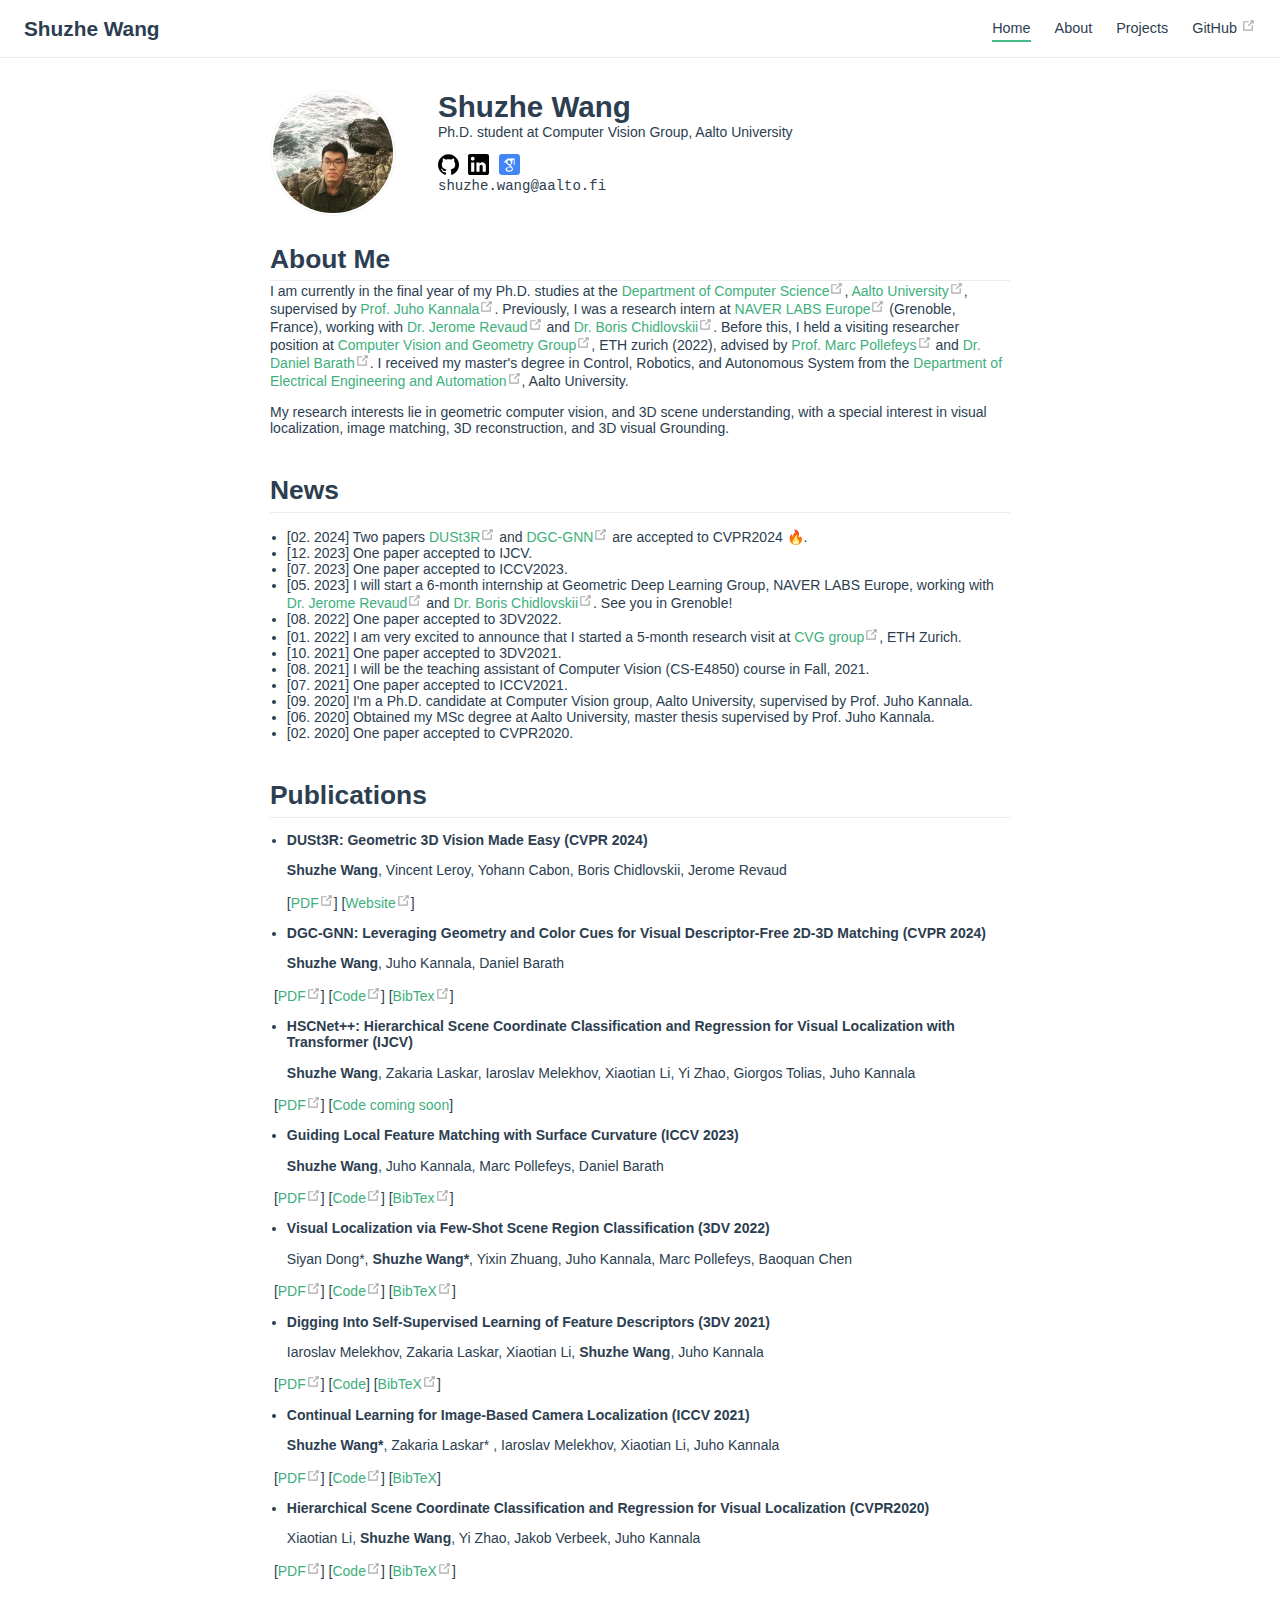
==== commit 19836b02: "update" ====
--- a/index.html
+++ b/index.html
@@ -7,7 +7,7 @@
     <meta name="description" content="The description of the site.">
     <link rel="icon" href="/logo.png">
     
-    <link rel="preload" href="/assets/css/0.styles.5bff1129.css" as="style"><link rel="preload" href="/assets/js/app.3074787b.js" as="script"><link rel="preload" href="/assets/js/6.d12784f0.js" as="script"><link rel="preload" href="/assets/js/3.0ae01907.js" as="script"><link rel="prefetch" href="/assets/js/10.ed4c6b3a.js"><link rel="prefetch" href="/assets/js/11.ed17755b.js"><link rel="prefetch" href="/assets/js/12.01827b90.js"><link rel="prefetch" href="/assets/js/13.5b6dbf0b.js"><link rel="prefetch" href="/assets/js/14.80689126.js"><link rel="prefetch" href="/assets/js/2.38c7697e.js"><link rel="prefetch" href="/assets/js/4.90634f4b.js"><link rel="prefetch" href="/assets/js/5.b070aab3.js"><link rel="prefetch" href="/assets/js/7.7abd38d4.js"><link rel="prefetch" href="/assets/js/8.38ded90f.js"><link rel="prefetch" href="/assets/js/9.636cb5f6.js">
+    <link rel="preload" href="/assets/css/0.styles.5bff1129.css" as="style"><link rel="preload" href="/assets/js/app.395f0cbe.js" as="script"><link rel="preload" href="/assets/js/6.7d37f5f0.js" as="script"><link rel="preload" href="/assets/js/3.0ae01907.js" as="script"><link rel="prefetch" href="/assets/js/10.ed4c6b3a.js"><link rel="prefetch" href="/assets/js/11.ed17755b.js"><link rel="prefetch" href="/assets/js/12.01827b90.js"><link rel="prefetch" href="/assets/js/13.5b6dbf0b.js"><link rel="prefetch" href="/assets/js/14.80689126.js"><link rel="prefetch" href="/assets/js/2.38c7697e.js"><link rel="prefetch" href="/assets/js/4.90634f4b.js"><link rel="prefetch" href="/assets/js/5.b070aab3.js"><link rel="prefetch" href="/assets/js/7.09c75ac8.js"><link rel="prefetch" href="/assets/js/8.38ded90f.js"><link rel="prefetch" href="/assets/js/9.636cb5f6.js">
     <link rel="stylesheet" href="/assets/css/0.styles.5bff1129.css">
   </head>
   <body>
@@ -17,7 +17,7 @@
   GitHub
   <svg xmlns="http://www.w3.org/2000/svg" aria-hidden="true" x="0px" y="0px" viewBox="0 0 100 100" width="15" height="15" class="icon outbound"><path fill="currentColor" d="M18.8,85.1h56l0,0c2.2,0,4-1.8,4-4v-32h-8v28h-48v-48h28v-8h-32l0,0c-2.2,0-4,1.8-4,4v56C14.8,83.3,16.6,85.1,18.8,85.1z"></path> <polygon fill="currentColor" points="45.7,48.7 51.3,54.3 77.2,28.5 77.2,37.2 85.2,37.2 85.2,14.9 62.8,14.9 62.8,22.9 71.5,22.9"></polygon></svg></a></div> <!----></nav>  <!----> </div> <div class="page"> <div class="content"><div class="profile"><div class="image"><img src="/profile.jpg" alt></div> <div class="info"><div class="name">
       Shuzhe Wang
-    </div> <div class="bio"><p>Ph.D. student at Computer Vision Group, Aalto University</p></div> <div class="socials"><div><a href="https://github.com/ffrivera0" target="_blank"><img src="/icons/github.svg" alt="github" title="github"></a></div><div><a href="https://www.linkedin.com/in/shuzhe-w-371a67177/" target="_blank"><img src="/icons/linkedin-mono.svg" alt="linkedin" title="linkedin"></a></div><div><a href="https://scholar.google.com/citations?user=Kzq9fl4AAAAJ&amp;hl=en&amp;oi=ao" target="_blank"><img src="/icons/google_scholar.svg" alt="google scholar" title="google scholar"></a></div></div> <div class="contact"><div title="Contact me" class="email">shuzhe.wang@aalto.fi</div></div> <!----></div></div> <h2 id="about-me">About Me</h2> <p>I am currently in the final year of my Ph.D. studies at the <a href="https://www.aalto.fi/en/department-of-computer-science" target="_blank" rel="noopener noreferrer">Department of Computer Science<svg xmlns="http://www.w3.org/2000/svg" aria-hidden="true" x="0px" y="0px" viewBox="0 0 100 100" width="15" height="15" class="icon outbound"><path fill="currentColor" d="M18.8,85.1h56l0,0c2.2,0,4-1.8,4-4v-32h-8v28h-48v-48h28v-8h-32l0,0c-2.2,0-4,1.8-4,4v56C14.8,83.3,16.6,85.1,18.8,85.1z"></path> <polygon fill="currentColor" points="45.7,48.7 51.3,54.3 77.2,28.5 77.2,37.2 85.2,37.2 85.2,14.9 62.8,14.9 62.8,22.9 71.5,22.9"></polygon></svg></a>,  <a href="http://www.aalto.fi/en/" target="_blank" rel="noopener noreferrer">Aalto University<svg xmlns="http://www.w3.org/2000/svg" aria-hidden="true" x="0px" y="0px" viewBox="0 0 100 100" width="15" height="15" class="icon outbound"><path fill="currentColor" d="M18.8,85.1h56l0,0c2.2,0,4-1.8,4-4v-32h-8v28h-48v-48h28v-8h-32l0,0c-2.2,0-4,1.8-4,4v56C14.8,83.3,16.6,85.1,18.8,85.1z"></path> <polygon fill="currentColor" points="45.7,48.7 51.3,54.3 77.2,28.5 77.2,37.2 85.2,37.2 85.2,14.9 62.8,14.9 62.8,22.9 71.5,22.9"></polygon></svg></a>, supervised by <a href="https://users.aalto.fi/~kannalj1/" target="_blank" rel="noopener noreferrer">Prof. Juho Kannala<svg xmlns="http://www.w3.org/2000/svg" aria-hidden="true" x="0px" y="0px" viewBox="0 0 100 100" width="15" height="15" class="icon outbound"><path fill="currentColor" d="M18.8,85.1h56l0,0c2.2,0,4-1.8,4-4v-32h-8v28h-48v-48h28v-8h-32l0,0c-2.2,0-4,1.8-4,4v56C14.8,83.3,16.6,85.1,18.8,85.1z"></path> <polygon fill="currentColor" points="45.7,48.7 51.3,54.3 77.2,28.5 77.2,37.2 85.2,37.2 85.2,14.9 62.8,14.9 62.8,22.9 71.5,22.9"></polygon></svg></a>. Previously, I was a research intern at <a href="https://europe.naverlabs.com/" target="_blank" rel="noopener noreferrer">NAVER LABS Europe<svg xmlns="http://www.w3.org/2000/svg" aria-hidden="true" x="0px" y="0px" viewBox="0 0 100 100" width="15" height="15" class="icon outbound"><path fill="currentColor" d="M18.8,85.1h56l0,0c2.2,0,4-1.8,4-4v-32h-8v28h-48v-48h28v-8h-32l0,0c-2.2,0-4,1.8-4,4v56C14.8,83.3,16.6,85.1,18.8,85.1z"></path> <polygon fill="currentColor" points="45.7,48.7 51.3,54.3 77.2,28.5 77.2,37.2 85.2,37.2 85.2,14.9 62.8,14.9 62.8,22.9 71.5,22.9"></polygon></svg></a> (Grenoble, France), working with <a href="https://scholar.google.com/citations?user=asmBzogAAAAJ&hl=zh-CN" target="_blank" rel="noopener noreferrer">Dr. Jerome Revaud<svg xmlns="http://www.w3.org/2000/svg" aria-hidden="true" x="0px" y="0px" viewBox="0 0 100 100" width="15" height="15" class="icon outbound"><path fill="currentColor" d="M18.8,85.1h56l0,0c2.2,0,4-1.8,4-4v-32h-8v28h-48v-48h28v-8h-32l0,0c-2.2,0-4,1.8-4,4v56C14.8,83.3,16.6,85.1,18.8,85.1z"></path> <polygon fill="currentColor" points="45.7,48.7 51.3,54.3 77.2,28.5 77.2,37.2 85.2,37.2 85.2,14.9 62.8,14.9 62.8,22.9 71.5,22.9"></polygon></svg></a> and <a href="https://scholar.google.com/citations?user=V7EJdOcAAAAJ&hl=en" target="_blank" rel="noopener noreferrer">Dr. Boris Chidlovskii<svg xmlns="http://www.w3.org/2000/svg" aria-hidden="true" x="0px" y="0px" viewBox="0 0 100 100" width="15" height="15" class="icon outbound"><path fill="currentColor" d="M18.8,85.1h56l0,0c2.2,0,4-1.8,4-4v-32h-8v28h-48v-48h28v-8h-32l0,0c-2.2,0-4,1.8-4,4v56C14.8,83.3,16.6,85.1,18.8,85.1z"></path> <polygon fill="currentColor" points="45.7,48.7 51.3,54.3 77.2,28.5 77.2,37.2 85.2,37.2 85.2,14.9 62.8,14.9 62.8,22.9 71.5,22.9"></polygon></svg></a>. Before this, I held a visiting researcher position at <a href="http://www.cvg.ethz.ch" target="_blank" rel="noopener noreferrer">Computer Vision and Geometry Group<svg xmlns="http://www.w3.org/2000/svg" aria-hidden="true" x="0px" y="0px" viewBox="0 0 100 100" width="15" height="15" class="icon outbound"><path fill="currentColor" d="M18.8,85.1h56l0,0c2.2,0,4-1.8,4-4v-32h-8v28h-48v-48h28v-8h-32l0,0c-2.2,0-4,1.8-4,4v56C14.8,83.3,16.6,85.1,18.8,85.1z"></path> <polygon fill="currentColor" points="45.7,48.7 51.3,54.3 77.2,28.5 77.2,37.2 85.2,37.2 85.2,14.9 62.8,14.9 62.8,22.9 71.5,22.9"></polygon></svg></a>, ETH zurich (2022), advised by <a href="http://www.cvg.ethz.ch/people/faculty/pomarc.php" target="_blank" rel="noopener noreferrer">Prof. Marc Pollefeys<svg xmlns="http://www.w3.org/2000/svg" aria-hidden="true" x="0px" y="0px" viewBox="0 0 100 100" width="15" height="15" class="icon outbound"><path fill="currentColor" d="M18.8,85.1h56l0,0c2.2,0,4-1.8,4-4v-32h-8v28h-48v-48h28v-8h-32l0,0c-2.2,0-4,1.8-4,4v56C14.8,83.3,16.6,85.1,18.8,85.1z"></path> <polygon fill="currentColor" points="45.7,48.7 51.3,54.3 77.2,28.5 77.2,37.2 85.2,37.2 85.2,14.9 62.8,14.9 62.8,22.9 71.5,22.9"></polygon></svg></a> and <a href="https://people.inf.ethz.ch/dbarath/" target="_blank" rel="noopener noreferrer">Dr. Daniel Barath<svg xmlns="http://www.w3.org/2000/svg" aria-hidden="true" x="0px" y="0px" viewBox="0 0 100 100" width="15" height="15" class="icon outbound"><path fill="currentColor" d="M18.8,85.1h56l0,0c2.2,0,4-1.8,4-4v-32h-8v28h-48v-48h28v-8h-32l0,0c-2.2,0-4,1.8-4,4v56C14.8,83.3,16.6,85.1,18.8,85.1z"></path> <polygon fill="currentColor" points="45.7,48.7 51.3,54.3 77.2,28.5 77.2,37.2 85.2,37.2 85.2,14.9 62.8,14.9 62.8,22.9 71.5,22.9"></polygon></svg></a>. I received my master's degree in Control, Robotics, and Autonomous System from the <a href="https://www.aalto.fi/en/department-of-electrical-engineering-and-automation" target="_blank" rel="noopener noreferrer">Department of Electrical Engineering and Automation<svg xmlns="http://www.w3.org/2000/svg" aria-hidden="true" x="0px" y="0px" viewBox="0 0 100 100" width="15" height="15" class="icon outbound"><path fill="currentColor" d="M18.8,85.1h56l0,0c2.2,0,4-1.8,4-4v-32h-8v28h-48v-48h28v-8h-32l0,0c-2.2,0-4,1.8-4,4v56C14.8,83.3,16.6,85.1,18.8,85.1z"></path> <polygon fill="currentColor" points="45.7,48.7 51.3,54.3 77.2,28.5 77.2,37.2 85.2,37.2 85.2,14.9 62.8,14.9 62.8,22.9 71.5,22.9"></polygon></svg></a>, Aalto University.</p> <p>My research interests lie in geometric computer vision, and 3D scene understanding, with a special interest in visual localization, image matching, 3D reconstruction, and 3D visual Grounding.</p> <h2 id="news">News</h2> <ul><li>[12. 2023] One paper accepted to IJCV.</li> <li>[07. 2023] One paper accepted to ICCV2023.</li> <li>[05. 2023] I will start a 6-month internship at Geometric Deep Learning Group, NAVER LABS Europe, working with <a href="https://scholar.google.com/citations?user=asmBzogAAAAJ&hl=zh-CN" target="_blank" rel="noopener noreferrer">Dr. Jerome Revaud<svg xmlns="http://www.w3.org/2000/svg" aria-hidden="true" x="0px" y="0px" viewBox="0 0 100 100" width="15" height="15" class="icon outbound"><path fill="currentColor" d="M18.8,85.1h56l0,0c2.2,0,4-1.8,4-4v-32h-8v28h-48v-48h28v-8h-32l0,0c-2.2,0-4,1.8-4,4v56C14.8,83.3,16.6,85.1,18.8,85.1z"></path> <polygon fill="currentColor" points="45.7,48.7 51.3,54.3 77.2,28.5 77.2,37.2 85.2,37.2 85.2,14.9 62.8,14.9 62.8,22.9 71.5,22.9"></polygon></svg></a> and <a href="https://scholar.google.com/citations?user=V7EJdOcAAAAJ&hl=en" target="_blank" rel="noopener noreferrer">Dr. Boris Chidlovskii<svg xmlns="http://www.w3.org/2000/svg" aria-hidden="true" x="0px" y="0px" viewBox="0 0 100 100" width="15" height="15" class="icon outbound"><path fill="currentColor" d="M18.8,85.1h56l0,0c2.2,0,4-1.8,4-4v-32h-8v28h-48v-48h28v-8h-32l0,0c-2.2,0-4,1.8-4,4v56C14.8,83.3,16.6,85.1,18.8,85.1z"></path> <polygon fill="currentColor" points="45.7,48.7 51.3,54.3 77.2,28.5 77.2,37.2 85.2,37.2 85.2,14.9 62.8,14.9 62.8,22.9 71.5,22.9"></polygon></svg></a>. See you in Grenoble!</li> <li>[08. 2022] One paper accepted to 3DV2022.</li> <li>[01. 2022] I am very excited to announce that I started a 5-month research visit at <a href="https://cvg.ethz.ch/" target="_blank" rel="noopener noreferrer">CVG group<svg xmlns="http://www.w3.org/2000/svg" aria-hidden="true" x="0px" y="0px" viewBox="0 0 100 100" width="15" height="15" class="icon outbound"><path fill="currentColor" d="M18.8,85.1h56l0,0c2.2,0,4-1.8,4-4v-32h-8v28h-48v-48h28v-8h-32l0,0c-2.2,0-4,1.8-4,4v56C14.8,83.3,16.6,85.1,18.8,85.1z"></path> <polygon fill="currentColor" points="45.7,48.7 51.3,54.3 77.2,28.5 77.2,37.2 85.2,37.2 85.2,14.9 62.8,14.9 62.8,22.9 71.5,22.9"></polygon></svg></a>, ETH Zurich.</li> <li>[10. 2021]  One paper accepted to 3DV2021.</li> <li>[08. 2021]  I will be the teaching assistant of Computer Vision (CS-E4850) course in Fall, 2021.</li> <li>[07. 2021]  One paper accepted to ICCV2021.</li> <li>[09. 2020]   I'm a Ph.D. candidate at Computer Vision group, Aalto University, supervised by Prof. Juho Kannala.</li> <li>[06. 2020]  Obtained my MSc degree at Aalto University, master thesis supervised by Prof. Juho Kannala.</li> <li>[02. 2020] One paper accepted to CVPR2020.</li></ul> <h2 id="publications">Publications</h2> <ul><li><p><strong>DUSt3R: Geometric 3D Vision Made Easy</strong></p> <p><strong>Shuzhe Wang</strong>, Vincent Leroy, Yohann Cabon, Boris Chidlovskii, Jerome Revaud</p> <p>[<a href="https://arxiv.org/abs/2312.14132" target="_blank" rel="noopener noreferrer">PDF<svg xmlns="http://www.w3.org/2000/svg" aria-hidden="true" x="0px" y="0px" viewBox="0 0 100 100" width="15" height="15" class="icon outbound"><path fill="currentColor" d="M18.8,85.1h56l0,0c2.2,0,4-1.8,4-4v-32h-8v28h-48v-48h28v-8h-32l0,0c-2.2,0-4,1.8-4,4v56C14.8,83.3,16.6,85.1,18.8,85.1z"></path> <polygon fill="currentColor" points="45.7,48.7 51.3,54.3 77.2,28.5 77.2,37.2 85.2,37.2 85.2,14.9 62.8,14.9 62.8,22.9 71.5,22.9"></polygon></svg></a>] [<a href="https://dust3r.europe.naverlabs.com/" target="_blank" rel="noopener noreferrer">Website<svg xmlns="http://www.w3.org/2000/svg" aria-hidden="true" x="0px" y="0px" viewBox="0 0 100 100" width="15" height="15" class="icon outbound"><path fill="currentColor" d="M18.8,85.1h56l0,0c2.2,0,4-1.8,4-4v-32h-8v28h-48v-48h28v-8h-32l0,0c-2.2,0-4,1.8-4,4v56C14.8,83.3,16.6,85.1,18.8,85.1z"></path> <polygon fill="currentColor" points="45.7,48.7 51.3,54.3 77.2,28.5 77.2,37.2 85.2,37.2 85.2,14.9 62.8,14.9 62.8,22.9 71.5,22.9"></polygon></svg></a>]</p></li> <li><p><strong>DGC-GNN: Descriptor-free Geometric-Color Graph Neural Network for 2D-3D Matching</strong></p> <p><strong>Shuzhe Wang</strong>,  Juho Kannala, Daniel Barath</p></li></ul> <p>​        [<a href="https://arxiv.org/pdf/2306.12547.pdf" target="_blank" rel="noopener noreferrer">PDF<svg xmlns="http://www.w3.org/2000/svg" aria-hidden="true" x="0px" y="0px" viewBox="0 0 100 100" width="15" height="15" class="icon outbound"><path fill="currentColor" d="M18.8,85.1h56l0,0c2.2,0,4-1.8,4-4v-32h-8v28h-48v-48h28v-8h-32l0,0c-2.2,0-4,1.8-4,4v56C14.8,83.3,16.6,85.1,18.8,85.1z"></path> <polygon fill="currentColor" points="45.7,48.7 51.3,54.3 77.2,28.5 77.2,37.2 85.2,37.2 85.2,14.9 62.8,14.9 62.8,22.9 71.5,22.9"></polygon></svg></a>] [<a href="https://github.com/AaltoVision/DGC-GNN-release" target="_blank" rel="noopener noreferrer">Code<svg xmlns="http://www.w3.org/2000/svg" aria-hidden="true" x="0px" y="0px" viewBox="0 0 100 100" width="15" height="15" class="icon outbound"><path fill="currentColor" d="M18.8,85.1h56l0,0c2.2,0,4-1.8,4-4v-32h-8v28h-48v-48h28v-8h-32l0,0c-2.2,0-4,1.8-4,4v56C14.8,83.3,16.6,85.1,18.8,85.1z"></path> <polygon fill="currentColor" points="45.7,48.7 51.3,54.3 77.2,28.5 77.2,37.2 85.2,37.2 85.2,14.9 62.8,14.9 62.8,22.9 71.5,22.9"></polygon></svg></a>] [<a href="https://scholar.googleusercontent.com/scholar.bib?q=info:1HKxBm8l7PAJ:scholar.google.com/&output=citation&scisdr=ClEJAWwfEPnhqyvlJGI:AFWwaeYAAAAAZYrjPGJE2qEKa0Y8KnMI1I9lJjk&scisig=AFWwaeYAAAAAZYrjPBayOkJ1gex1VssHWD5_3WI&scisf=4&ct=citation&cd=-1&hl=zh-CN" target="_blank" rel="noopener noreferrer">BibTex<svg xmlns="http://www.w3.org/2000/svg" aria-hidden="true" x="0px" y="0px" viewBox="0 0 100 100" width="15" height="15" class="icon outbound"><path fill="currentColor" d="M18.8,85.1h56l0,0c2.2,0,4-1.8,4-4v-32h-8v28h-48v-48h28v-8h-32l0,0c-2.2,0-4,1.8-4,4v56C14.8,83.3,16.6,85.1,18.8,85.1z"></path> <polygon fill="currentColor" points="45.7,48.7 51.3,54.3 77.2,28.5 77.2,37.2 85.2,37.2 85.2,14.9 62.8,14.9 62.8,22.9 71.5,22.9"></polygon></svg></a>]</p> <ul><li><p><strong>HSCNet++: Hierarchical Scene Coordinate Classification and Regression for Visual Localization with Transformer (IJCV)</strong></p> <p><strong>Shuzhe Wang</strong>, Zakaria Laskar, Iaroslav Melekhov, Xiaotian Li, Yi Zhao, Giorgos Tolias, Juho Kannala</p></li></ul> <p>​        [<a href="https://arxiv.org/pdf/2305.03595.pdf" target="_blank" rel="noopener noreferrer">PDF<svg xmlns="http://www.w3.org/2000/svg" aria-hidden="true" x="0px" y="0px" viewBox="0 0 100 100" width="15" height="15" class="icon outbound"><path fill="currentColor" d="M18.8,85.1h56l0,0c2.2,0,4-1.8,4-4v-32h-8v28h-48v-48h28v-8h-32l0,0c-2.2,0-4,1.8-4,4v56C14.8,83.3,16.6,85.1,18.8,85.1z"></path> <polygon fill="currentColor" points="45.7,48.7 51.3,54.3 77.2,28.5 77.2,37.2 85.2,37.2 85.2,14.9 62.8,14.9 62.8,22.9 71.5,22.9"></polygon></svg></a>] [<a href>Code coming soon</a>]</p> <ul><li><p><strong>Guiding Local Feature Matching with Surface Curvature (ICCV 2023)</strong></p> <p><strong>Shuzhe Wang</strong>, Juho Kannala, Marc Pollefeys, Daniel Barath</p></li></ul> <p>​        [<a href="https://openaccess.thecvf.com/content/ICCV2023/papers/Wang_Guiding_Local_Feature_Matching_with_Surface_Curvature_ICCV_2023_paper.pdf" target="_blank" rel="noopener noreferrer">PDF<svg xmlns="http://www.w3.org/2000/svg" aria-hidden="true" x="0px" y="0px" viewBox="0 0 100 100" width="15" height="15" class="icon outbound"><path fill="currentColor" d="M18.8,85.1h56l0,0c2.2,0,4-1.8,4-4v-32h-8v28h-48v-48h28v-8h-32l0,0c-2.2,0-4,1.8-4,4v56C14.8,83.3,16.6,85.1,18.8,85.1z"></path> <polygon fill="currentColor" points="45.7,48.7 51.3,54.3 77.2,28.5 77.2,37.2 85.2,37.2 85.2,14.9 62.8,14.9 62.8,22.9 71.5,22.9"></polygon></svg></a>] [<a href="https://github.com/AaltoVision/surface-curvature-estimator" target="_blank" rel="noopener noreferrer">Code<svg xmlns="http://www.w3.org/2000/svg" aria-hidden="true" x="0px" y="0px" viewBox="0 0 100 100" width="15" height="15" class="icon outbound"><path fill="currentColor" d="M18.8,85.1h56l0,0c2.2,0,4-1.8,4-4v-32h-8v28h-48v-48h28v-8h-32l0,0c-2.2,0-4,1.8-4,4v56C14.8,83.3,16.6,85.1,18.8,85.1z"></path> <polygon fill="currentColor" points="45.7,48.7 51.3,54.3 77.2,28.5 77.2,37.2 85.2,37.2 85.2,14.9 62.8,14.9 62.8,22.9 71.5,22.9"></polygon></svg></a>] [<a href="https://scholar.googleusercontent.com/scholar.bib?q=info:ySMZJ7jBErcJ:scholar.google.com/&output=citation&scisdr=ClEJAWwfEPnhqyvnlq0:AFWwaeYAAAAAZYrhjq2Lqman50VYqJ8_K2zj9kk&scisig=AFWwaeYAAAAAZYrhjoWvSEfsjtpuOHxOoMNDPBM&scisf=4&ct=citation&cd=-1&hl=en&scfhb=1" target="_blank" rel="noopener noreferrer">BibTex<svg xmlns="http://www.w3.org/2000/svg" aria-hidden="true" x="0px" y="0px" viewBox="0 0 100 100" width="15" height="15" class="icon outbound"><path fill="currentColor" d="M18.8,85.1h56l0,0c2.2,0,4-1.8,4-4v-32h-8v28h-48v-48h28v-8h-32l0,0c-2.2,0-4,1.8-4,4v56C14.8,83.3,16.6,85.1,18.8,85.1z"></path> <polygon fill="currentColor" points="45.7,48.7 51.3,54.3 77.2,28.5 77.2,37.2 85.2,37.2 85.2,14.9 62.8,14.9 62.8,22.9 71.5,22.9"></polygon></svg></a>]</p> <ul><li><p><strong>Visual Localization via Few-Shot Scene Region Classification (3DV 2022)</strong></p> <p>Siyan Dong*,  <strong>Shuzhe Wang*</strong>, Yixin Zhuang, Juho Kannala, Marc Pollefeys, Baoquan Chen</p></li></ul> <p>​        [<a href="https://arxiv.org/abs/2208.06933" target="_blank" rel="noopener noreferrer">PDF<svg xmlns="http://www.w3.org/2000/svg" aria-hidden="true" x="0px" y="0px" viewBox="0 0 100 100" width="15" height="15" class="icon outbound"><path fill="currentColor" d="M18.8,85.1h56l0,0c2.2,0,4-1.8,4-4v-32h-8v28h-48v-48h28v-8h-32l0,0c-2.2,0-4,1.8-4,4v56C14.8,83.3,16.6,85.1,18.8,85.1z"></path> <polygon fill="currentColor" points="45.7,48.7 51.3,54.3 77.2,28.5 77.2,37.2 85.2,37.2 85.2,14.9 62.8,14.9 62.8,22.9 71.5,22.9"></polygon></svg></a>] [<a href="https://github.com/siyandong/SRC" target="_blank" rel="noopener noreferrer">Code<svg xmlns="http://www.w3.org/2000/svg" aria-hidden="true" x="0px" y="0px" viewBox="0 0 100 100" width="15" height="15" class="icon outbound"><path fill="currentColor" d="M18.8,85.1h56l0,0c2.2,0,4-1.8,4-4v-32h-8v28h-48v-48h28v-8h-32l0,0c-2.2,0-4,1.8-4,4v56C14.8,83.3,16.6,85.1,18.8,85.1z"></path> <polygon fill="currentColor" points="45.7,48.7 51.3,54.3 77.2,28.5 77.2,37.2 85.2,37.2 85.2,14.9 62.8,14.9 62.8,22.9 71.5,22.9"></polygon></svg></a>] [<a href="https://scholar.googleusercontent.com/scholar.bib?q=info:oprcFyaIL5UJ:scholar.google.com/&output=citation&scisdr=CgXXTOCrEKzvtgUwYIc:AAGBfm0AAAAAYYA2eIcD37_zmmr5rIQ4xQV_20KiZSAc&scisig=AAGBfm0AAAAAYYA2eHBNQKP9nK_VytByFwSiCySfOMT1&scisf=4&ct=citation&cd=-1&hl=zh-CN" target="_blank" rel="noopener noreferrer">BibTeX<svg xmlns="http://www.w3.org/2000/svg" aria-hidden="true" x="0px" y="0px" viewBox="0 0 100 100" width="15" height="15" class="icon outbound"><path fill="currentColor" d="M18.8,85.1h56l0,0c2.2,0,4-1.8,4-4v-32h-8v28h-48v-48h28v-8h-32l0,0c-2.2,0-4,1.8-4,4v56C14.8,83.3,16.6,85.1,18.8,85.1z"></path> <polygon fill="currentColor" points="45.7,48.7 51.3,54.3 77.2,28.5 77.2,37.2 85.2,37.2 85.2,14.9 62.8,14.9 62.8,22.9 71.5,22.9"></polygon></svg></a>]</p> <ul><li><p><strong>Digging Into Self-Supervised Learning of Feature Descriptors (3DV 2021)</strong></p> <p>Iaroslav Melekhov, Zakaria Laskar, Xiaotian Li, <strong>Shuzhe Wang</strong>, Juho Kannala</p></li></ul> <p>​        [<a href="https://arxiv.org/pdf/2110.04773.pdf" target="_blank" rel="noopener noreferrer">PDF<svg xmlns="http://www.w3.org/2000/svg" aria-hidden="true" x="0px" y="0px" viewBox="0 0 100 100" width="15" height="15" class="icon outbound"><path fill="currentColor" d="M18.8,85.1h56l0,0c2.2,0,4-1.8,4-4v-32h-8v28h-48v-48h28v-8h-32l0,0c-2.2,0-4,1.8-4,4v56C14.8,83.3,16.6,85.1,18.8,85.1z"></path> <polygon fill="currentColor" points="45.7,48.7 51.3,54.3 77.2,28.5 77.2,37.2 85.2,37.2 85.2,14.9 62.8,14.9 62.8,22.9 71.5,22.9"></polygon></svg></a>] [<a href>Code</a>] [<a href="https://scholar.googleusercontent.com/scholar.bib?q=info:oprcFyaIL5UJ:scholar.google.com/&output=citation&scisdr=CgXXTOCrEKzvtgUwYIc:AAGBfm0AAAAAYYA2eIcD37_zmmr5rIQ4xQV_20KiZSAc&scisig=AAGBfm0AAAAAYYA2eHBNQKP9nK_VytByFwSiCySfOMT1&scisf=4&ct=citation&cd=-1&hl=zh-CN" target="_blank" rel="noopener noreferrer">BibTeX<svg xmlns="http://www.w3.org/2000/svg" aria-hidden="true" x="0px" y="0px" viewBox="0 0 100 100" width="15" height="15" class="icon outbound"><path fill="currentColor" d="M18.8,85.1h56l0,0c2.2,0,4-1.8,4-4v-32h-8v28h-48v-48h28v-8h-32l0,0c-2.2,0-4,1.8-4,4v56C14.8,83.3,16.6,85.1,18.8,85.1z"></path> <polygon fill="currentColor" points="45.7,48.7 51.3,54.3 77.2,28.5 77.2,37.2 85.2,37.2 85.2,14.9 62.8,14.9 62.8,22.9 71.5,22.9"></polygon></svg></a>]</p> <ul><li><p><strong>Continual Learning for Image-Based Camera Localization (ICCV 2021)</strong></p> <p><strong>Shuzhe Wang*</strong>, Zakaria Laskar* , Iaroslav Melekhov, Xiaotian Li, Juho Kannala</p></li></ul> <p>​        [<a href="https://openaccess.thecvf.com/content/ICCV2021/papers/Wang_Continual_Learning_for_Image-Based_Camera_Localization_ICCV_2021_paper.pdf" target="_blank" rel="noopener noreferrer">PDF<svg xmlns="http://www.w3.org/2000/svg" aria-hidden="true" x="0px" y="0px" viewBox="0 0 100 100" width="15" height="15" class="icon outbound"><path fill="currentColor" d="M18.8,85.1h56l0,0c2.2,0,4-1.8,4-4v-32h-8v28h-48v-48h28v-8h-32l0,0c-2.2,0-4,1.8-4,4v56C14.8,83.3,16.6,85.1,18.8,85.1z"></path> <polygon fill="currentColor" points="45.7,48.7 51.3,54.3 77.2,28.5 77.2,37.2 85.2,37.2 85.2,14.9 62.8,14.9 62.8,22.9 71.5,22.9"></polygon></svg></a>] [<a href="https://github.com/AaltoVision/CL_HSCNet" target="_blank" rel="noopener noreferrer">Code<svg xmlns="http://www.w3.org/2000/svg" aria-hidden="true" x="0px" y="0px" viewBox="0 0 100 100" width="15" height="15" class="icon outbound"><path fill="currentColor" d="M18.8,85.1h56l0,0c2.2,0,4-1.8,4-4v-32h-8v28h-48v-48h28v-8h-32l0,0c-2.2,0-4,1.8-4,4v56C14.8,83.3,16.6,85.1,18.8,85.1z"></path> <polygon fill="currentColor" points="45.7,48.7 51.3,54.3 77.2,28.5 77.2,37.2 85.2,37.2 85.2,14.9 62.8,14.9 62.8,22.9 71.5,22.9"></polygon></svg></a>] [<a href>BibTeX</a>]</p> <ul><li><p><strong>Hierarchical Scene Coordinate Classification and Regression for Visual Localization (CVPR2020)</strong></p> <p>Xiaotian Li, <strong>Shuzhe Wang</strong>, Yi Zhao, Jakob Verbeek, Juho Kannala</p></li></ul> <p>​       [<a href="https://openaccess.thecvf.com/content_CVPR_2020/papers/Li_Hierarchical_Scene_Coordinate_Classification_and_Regression_for_Visual_Localization_CVPR_2020_paper.pdf" target="_blank" rel="noopener noreferrer">PDF<svg xmlns="http://www.w3.org/2000/svg" aria-hidden="true" x="0px" y="0px" viewBox="0 0 100 100" width="15" height="15" class="icon outbound"><path fill="currentColor" d="M18.8,85.1h56l0,0c2.2,0,4-1.8,4-4v-32h-8v28h-48v-48h28v-8h-32l0,0c-2.2,0-4,1.8-4,4v56C14.8,83.3,16.6,85.1,18.8,85.1z"></path> <polygon fill="currentColor" points="45.7,48.7 51.3,54.3 77.2,28.5 77.2,37.2 85.2,37.2 85.2,14.9 62.8,14.9 62.8,22.9 71.5,22.9"></polygon></svg></a>] [<a href="https://github.com/AaltoVision/hscnet" target="_blank" rel="noopener noreferrer">Code<svg xmlns="http://www.w3.org/2000/svg" aria-hidden="true" x="0px" y="0px" viewBox="0 0 100 100" width="15" height="15" class="icon outbound"><path fill="currentColor" d="M18.8,85.1h56l0,0c2.2,0,4-1.8,4-4v-32h-8v28h-48v-48h28v-8h-32l0,0c-2.2,0-4,1.8-4,4v56C14.8,83.3,16.6,85.1,18.8,85.1z"></path> <polygon fill="currentColor" points="45.7,48.7 51.3,54.3 77.2,28.5 77.2,37.2 85.2,37.2 85.2,14.9 62.8,14.9 62.8,22.9 71.5,22.9"></polygon></svg></a>] [<a href="https://scholar.googleusercontent.com/scholar.bib?q=info:EIIgXVmnYHEJ:scholar.google.com/&output=citation&scisdr=CgXT_HuZEIa99Kxm_N0:AAGBfm0AAAAAYSVg5N1OB_SSVoyNDEDW0B_6poErDXZA&scisig=AAGBfm0AAAAAYSVg5CFuBHOzFJbO7OR9FJcqHkdNItRa&scisf=4&ct=citation&cd=-1&hl=en" target="_blank" rel="noopener noreferrer">BibTeX<svg xmlns="http://www.w3.org/2000/svg" aria-hidden="true" x="0px" y="0px" viewBox="0 0 100 100" width="15" height="15" class="icon outbound"><path fill="currentColor" d="M18.8,85.1h56l0,0c2.2,0,4-1.8,4-4v-32h-8v28h-48v-48h28v-8h-32l0,0c-2.2,0-4,1.8-4,4v56C14.8,83.3,16.6,85.1,18.8,85.1z"></path> <polygon fill="currentColor" points="45.7,48.7 51.3,54.3 77.2,28.5 77.2,37.2 85.2,37.2 85.2,14.9 62.8,14.9 62.8,22.9 71.5,22.9"></polygon></svg></a>]</p></div> <div class="page-edit"><!----> <!----></div> <!----> </div> <!----></div></div>
-    <script src="/assets/js/app.3074787b.js" defer></script><script src="/assets/js/6.d12784f0.js" defer></script><script src="/assets/js/3.0ae01907.js" defer></script>
+    </div> <div class="bio"><p>Ph.D. student at Computer Vision Group, Aalto University</p></div> <div class="socials"><div><a href="https://github.com/ffrivera0" target="_blank"><img src="/icons/github.svg" alt="github" title="github"></a></div><div><a href="https://www.linkedin.com/in/shuzhe-w-371a67177/" target="_blank"><img src="/icons/linkedin-mono.svg" alt="linkedin" title="linkedin"></a></div><div><a href="https://scholar.google.com/citations?user=Kzq9fl4AAAAJ&amp;hl=en&amp;oi=ao" target="_blank"><img src="/icons/google_scholar.svg" alt="google scholar" title="google scholar"></a></div></div> <div class="contact"><div title="Contact me" class="email">shuzhe.wang@aalto.fi</div></div> <!----></div></div> <h2 id="about-me">About Me</h2> <p>I am currently in the final year of my Ph.D. studies at the <a href="https://www.aalto.fi/en/department-of-computer-science" target="_blank" rel="noopener noreferrer">Department of Computer Science<svg xmlns="http://www.w3.org/2000/svg" aria-hidden="true" x="0px" y="0px" viewBox="0 0 100 100" width="15" height="15" class="icon outbound"><path fill="currentColor" d="M18.8,85.1h56l0,0c2.2,0,4-1.8,4-4v-32h-8v28h-48v-48h28v-8h-32l0,0c-2.2,0-4,1.8-4,4v56C14.8,83.3,16.6,85.1,18.8,85.1z"></path> <polygon fill="currentColor" points="45.7,48.7 51.3,54.3 77.2,28.5 77.2,37.2 85.2,37.2 85.2,14.9 62.8,14.9 62.8,22.9 71.5,22.9"></polygon></svg></a>,  <a href="http://www.aalto.fi/en/" target="_blank" rel="noopener noreferrer">Aalto University<svg xmlns="http://www.w3.org/2000/svg" aria-hidden="true" x="0px" y="0px" viewBox="0 0 100 100" width="15" height="15" class="icon outbound"><path fill="currentColor" d="M18.8,85.1h56l0,0c2.2,0,4-1.8,4-4v-32h-8v28h-48v-48h28v-8h-32l0,0c-2.2,0-4,1.8-4,4v56C14.8,83.3,16.6,85.1,18.8,85.1z"></path> <polygon fill="currentColor" points="45.7,48.7 51.3,54.3 77.2,28.5 77.2,37.2 85.2,37.2 85.2,14.9 62.8,14.9 62.8,22.9 71.5,22.9"></polygon></svg></a>, supervised by <a href="https://users.aalto.fi/~kannalj1/" target="_blank" rel="noopener noreferrer">Prof. Juho Kannala<svg xmlns="http://www.w3.org/2000/svg" aria-hidden="true" x="0px" y="0px" viewBox="0 0 100 100" width="15" height="15" class="icon outbound"><path fill="currentColor" d="M18.8,85.1h56l0,0c2.2,0,4-1.8,4-4v-32h-8v28h-48v-48h28v-8h-32l0,0c-2.2,0-4,1.8-4,4v56C14.8,83.3,16.6,85.1,18.8,85.1z"></path> <polygon fill="currentColor" points="45.7,48.7 51.3,54.3 77.2,28.5 77.2,37.2 85.2,37.2 85.2,14.9 62.8,14.9 62.8,22.9 71.5,22.9"></polygon></svg></a>. Previously, I was a research intern at <a href="https://europe.naverlabs.com/" target="_blank" rel="noopener noreferrer">NAVER LABS Europe<svg xmlns="http://www.w3.org/2000/svg" aria-hidden="true" x="0px" y="0px" viewBox="0 0 100 100" width="15" height="15" class="icon outbound"><path fill="currentColor" d="M18.8,85.1h56l0,0c2.2,0,4-1.8,4-4v-32h-8v28h-48v-48h28v-8h-32l0,0c-2.2,0-4,1.8-4,4v56C14.8,83.3,16.6,85.1,18.8,85.1z"></path> <polygon fill="currentColor" points="45.7,48.7 51.3,54.3 77.2,28.5 77.2,37.2 85.2,37.2 85.2,14.9 62.8,14.9 62.8,22.9 71.5,22.9"></polygon></svg></a> (Grenoble, France), working with <a href="https://scholar.google.com/citations?user=asmBzogAAAAJ&hl=zh-CN" target="_blank" rel="noopener noreferrer">Dr. Jerome Revaud<svg xmlns="http://www.w3.org/2000/svg" aria-hidden="true" x="0px" y="0px" viewBox="0 0 100 100" width="15" height="15" class="icon outbound"><path fill="currentColor" d="M18.8,85.1h56l0,0c2.2,0,4-1.8,4-4v-32h-8v28h-48v-48h28v-8h-32l0,0c-2.2,0-4,1.8-4,4v56C14.8,83.3,16.6,85.1,18.8,85.1z"></path> <polygon fill="currentColor" points="45.7,48.7 51.3,54.3 77.2,28.5 77.2,37.2 85.2,37.2 85.2,14.9 62.8,14.9 62.8,22.9 71.5,22.9"></polygon></svg></a> and <a href="https://scholar.google.com/citations?user=V7EJdOcAAAAJ&hl=en" target="_blank" rel="noopener noreferrer">Dr. Boris Chidlovskii<svg xmlns="http://www.w3.org/2000/svg" aria-hidden="true" x="0px" y="0px" viewBox="0 0 100 100" width="15" height="15" class="icon outbound"><path fill="currentColor" d="M18.8,85.1h56l0,0c2.2,0,4-1.8,4-4v-32h-8v28h-48v-48h28v-8h-32l0,0c-2.2,0-4,1.8-4,4v56C14.8,83.3,16.6,85.1,18.8,85.1z"></path> <polygon fill="currentColor" points="45.7,48.7 51.3,54.3 77.2,28.5 77.2,37.2 85.2,37.2 85.2,14.9 62.8,14.9 62.8,22.9 71.5,22.9"></polygon></svg></a>. Before this, I held a visiting researcher position at <a href="http://www.cvg.ethz.ch" target="_blank" rel="noopener noreferrer">Computer Vision and Geometry Group<svg xmlns="http://www.w3.org/2000/svg" aria-hidden="true" x="0px" y="0px" viewBox="0 0 100 100" width="15" height="15" class="icon outbound"><path fill="currentColor" d="M18.8,85.1h56l0,0c2.2,0,4-1.8,4-4v-32h-8v28h-48v-48h28v-8h-32l0,0c-2.2,0-4,1.8-4,4v56C14.8,83.3,16.6,85.1,18.8,85.1z"></path> <polygon fill="currentColor" points="45.7,48.7 51.3,54.3 77.2,28.5 77.2,37.2 85.2,37.2 85.2,14.9 62.8,14.9 62.8,22.9 71.5,22.9"></polygon></svg></a>, ETH zurich (2022), advised by <a href="http://www.cvg.ethz.ch/people/faculty/pomarc.php" target="_blank" rel="noopener noreferrer">Prof. Marc Pollefeys<svg xmlns="http://www.w3.org/2000/svg" aria-hidden="true" x="0px" y="0px" viewBox="0 0 100 100" width="15" height="15" class="icon outbound"><path fill="currentColor" d="M18.8,85.1h56l0,0c2.2,0,4-1.8,4-4v-32h-8v28h-48v-48h28v-8h-32l0,0c-2.2,0-4,1.8-4,4v56C14.8,83.3,16.6,85.1,18.8,85.1z"></path> <polygon fill="currentColor" points="45.7,48.7 51.3,54.3 77.2,28.5 77.2,37.2 85.2,37.2 85.2,14.9 62.8,14.9 62.8,22.9 71.5,22.9"></polygon></svg></a> and <a href="https://people.inf.ethz.ch/dbarath/" target="_blank" rel="noopener noreferrer">Dr. Daniel Barath<svg xmlns="http://www.w3.org/2000/svg" aria-hidden="true" x="0px" y="0px" viewBox="0 0 100 100" width="15" height="15" class="icon outbound"><path fill="currentColor" d="M18.8,85.1h56l0,0c2.2,0,4-1.8,4-4v-32h-8v28h-48v-48h28v-8h-32l0,0c-2.2,0-4,1.8-4,4v56C14.8,83.3,16.6,85.1,18.8,85.1z"></path> <polygon fill="currentColor" points="45.7,48.7 51.3,54.3 77.2,28.5 77.2,37.2 85.2,37.2 85.2,14.9 62.8,14.9 62.8,22.9 71.5,22.9"></polygon></svg></a>. I received my master's degree in Control, Robotics, and Autonomous System from the <a href="https://www.aalto.fi/en/department-of-electrical-engineering-and-automation" target="_blank" rel="noopener noreferrer">Department of Electrical Engineering and Automation<svg xmlns="http://www.w3.org/2000/svg" aria-hidden="true" x="0px" y="0px" viewBox="0 0 100 100" width="15" height="15" class="icon outbound"><path fill="currentColor" d="M18.8,85.1h56l0,0c2.2,0,4-1.8,4-4v-32h-8v28h-48v-48h28v-8h-32l0,0c-2.2,0-4,1.8-4,4v56C14.8,83.3,16.6,85.1,18.8,85.1z"></path> <polygon fill="currentColor" points="45.7,48.7 51.3,54.3 77.2,28.5 77.2,37.2 85.2,37.2 85.2,14.9 62.8,14.9 62.8,22.9 71.5,22.9"></polygon></svg></a>, Aalto University.</p> <p>My research interests lie in geometric computer vision, and 3D scene understanding, with a special interest in visual localization, image matching, 3D reconstruction, and 3D visual Grounding.</p> <h2 id="news">News</h2> <ul><li>[02. 2024] Two papers <a href="https://dust3r.europe.naverlabs.com/" target="_blank" rel="noopener noreferrer">DUSt3R<svg xmlns="http://www.w3.org/2000/svg" aria-hidden="true" x="0px" y="0px" viewBox="0 0 100 100" width="15" height="15" class="icon outbound"><path fill="currentColor" d="M18.8,85.1h56l0,0c2.2,0,4-1.8,4-4v-32h-8v28h-48v-48h28v-8h-32l0,0c-2.2,0-4,1.8-4,4v56C14.8,83.3,16.6,85.1,18.8,85.1z"></path> <polygon fill="currentColor" points="45.7,48.7 51.3,54.3 77.2,28.5 77.2,37.2 85.2,37.2 85.2,14.9 62.8,14.9 62.8,22.9 71.5,22.9"></polygon></svg></a> and <a href="https://arxiv.org/pdf/2306.12547.pdf" target="_blank" rel="noopener noreferrer">DGC-GNN<svg xmlns="http://www.w3.org/2000/svg" aria-hidden="true" x="0px" y="0px" viewBox="0 0 100 100" width="15" height="15" class="icon outbound"><path fill="currentColor" d="M18.8,85.1h56l0,0c2.2,0,4-1.8,4-4v-32h-8v28h-48v-48h28v-8h-32l0,0c-2.2,0-4,1.8-4,4v56C14.8,83.3,16.6,85.1,18.8,85.1z"></path> <polygon fill="currentColor" points="45.7,48.7 51.3,54.3 77.2,28.5 77.2,37.2 85.2,37.2 85.2,14.9 62.8,14.9 62.8,22.9 71.5,22.9"></polygon></svg></a> are accepted to CVPR2024​ 🔥.</li> <li>[12. 2023] One paper accepted to IJCV.</li> <li>[07. 2023] One paper accepted to ICCV2023.</li> <li>[05. 2023] I will start a 6-month internship at Geometric Deep Learning Group, NAVER LABS Europe, working with <a href="https://scholar.google.com/citations?user=asmBzogAAAAJ&hl=zh-CN" target="_blank" rel="noopener noreferrer">Dr. Jerome Revaud<svg xmlns="http://www.w3.org/2000/svg" aria-hidden="true" x="0px" y="0px" viewBox="0 0 100 100" width="15" height="15" class="icon outbound"><path fill="currentColor" d="M18.8,85.1h56l0,0c2.2,0,4-1.8,4-4v-32h-8v28h-48v-48h28v-8h-32l0,0c-2.2,0-4,1.8-4,4v56C14.8,83.3,16.6,85.1,18.8,85.1z"></path> <polygon fill="currentColor" points="45.7,48.7 51.3,54.3 77.2,28.5 77.2,37.2 85.2,37.2 85.2,14.9 62.8,14.9 62.8,22.9 71.5,22.9"></polygon></svg></a> and <a href="https://scholar.google.com/citations?user=V7EJdOcAAAAJ&hl=en" target="_blank" rel="noopener noreferrer">Dr. Boris Chidlovskii<svg xmlns="http://www.w3.org/2000/svg" aria-hidden="true" x="0px" y="0px" viewBox="0 0 100 100" width="15" height="15" class="icon outbound"><path fill="currentColor" d="M18.8,85.1h56l0,0c2.2,0,4-1.8,4-4v-32h-8v28h-48v-48h28v-8h-32l0,0c-2.2,0-4,1.8-4,4v56C14.8,83.3,16.6,85.1,18.8,85.1z"></path> <polygon fill="currentColor" points="45.7,48.7 51.3,54.3 77.2,28.5 77.2,37.2 85.2,37.2 85.2,14.9 62.8,14.9 62.8,22.9 71.5,22.9"></polygon></svg></a>. See you in Grenoble!</li> <li>[08. 2022] One paper accepted to 3DV2022.</li> <li>[01. 2022] I am very excited to announce that I started a 5-month research visit at <a href="https://cvg.ethz.ch/" target="_blank" rel="noopener noreferrer">CVG group<svg xmlns="http://www.w3.org/2000/svg" aria-hidden="true" x="0px" y="0px" viewBox="0 0 100 100" width="15" height="15" class="icon outbound"><path fill="currentColor" d="M18.8,85.1h56l0,0c2.2,0,4-1.8,4-4v-32h-8v28h-48v-48h28v-8h-32l0,0c-2.2,0-4,1.8-4,4v56C14.8,83.3,16.6,85.1,18.8,85.1z"></path> <polygon fill="currentColor" points="45.7,48.7 51.3,54.3 77.2,28.5 77.2,37.2 85.2,37.2 85.2,14.9 62.8,14.9 62.8,22.9 71.5,22.9"></polygon></svg></a>, ETH Zurich.</li> <li>[10. 2021]  One paper accepted to 3DV2021.</li> <li>[08. 2021]  I will be the teaching assistant of Computer Vision (CS-E4850) course in Fall, 2021.</li> <li>[07. 2021]  One paper accepted to ICCV2021.</li> <li>[09. 2020]  I'm a Ph.D. candidate at Computer Vision group, Aalto University, supervised by Prof. Juho Kannala.</li> <li>[06. 2020] Obtained my MSc degree at Aalto University, master thesis supervised by Prof. Juho Kannala.</li> <li>[02. 2020] One paper accepted to CVPR2020.</li></ul> <h2 id="publications">Publications</h2> <ul><li><p><strong>DUSt3R: Geometric 3D Vision Made Easy (CVPR 2024)</strong></p> <p><strong>Shuzhe Wang</strong>, Vincent Leroy, Yohann Cabon, Boris Chidlovskii, Jerome Revaud</p> <p>[<a href="https://arxiv.org/abs/2312.14132" target="_blank" rel="noopener noreferrer">PDF<svg xmlns="http://www.w3.org/2000/svg" aria-hidden="true" x="0px" y="0px" viewBox="0 0 100 100" width="15" height="15" class="icon outbound"><path fill="currentColor" d="M18.8,85.1h56l0,0c2.2,0,4-1.8,4-4v-32h-8v28h-48v-48h28v-8h-32l0,0c-2.2,0-4,1.8-4,4v56C14.8,83.3,16.6,85.1,18.8,85.1z"></path> <polygon fill="currentColor" points="45.7,48.7 51.3,54.3 77.2,28.5 77.2,37.2 85.2,37.2 85.2,14.9 62.8,14.9 62.8,22.9 71.5,22.9"></polygon></svg></a>] [<a href="https://dust3r.europe.naverlabs.com/" target="_blank" rel="noopener noreferrer">Website<svg xmlns="http://www.w3.org/2000/svg" aria-hidden="true" x="0px" y="0px" viewBox="0 0 100 100" width="15" height="15" class="icon outbound"><path fill="currentColor" d="M18.8,85.1h56l0,0c2.2,0,4-1.8,4-4v-32h-8v28h-48v-48h28v-8h-32l0,0c-2.2,0-4,1.8-4,4v56C14.8,83.3,16.6,85.1,18.8,85.1z"></path> <polygon fill="currentColor" points="45.7,48.7 51.3,54.3 77.2,28.5 77.2,37.2 85.2,37.2 85.2,14.9 62.8,14.9 62.8,22.9 71.5,22.9"></polygon></svg></a>]</p></li> <li><p><strong>DGC-GNN: Leveraging Geometry and Color Cues for Visual Descriptor-Free 2D-3D Matching (CVPR 2024)</strong></p> <p><strong>Shuzhe Wang</strong>,  Juho Kannala, Daniel Barath</p></li></ul> <p>​        [<a href="https://arxiv.org/pdf/2306.12547.pdf" target="_blank" rel="noopener noreferrer">PDF<svg xmlns="http://www.w3.org/2000/svg" aria-hidden="true" x="0px" y="0px" viewBox="0 0 100 100" width="15" height="15" class="icon outbound"><path fill="currentColor" d="M18.8,85.1h56l0,0c2.2,0,4-1.8,4-4v-32h-8v28h-48v-48h28v-8h-32l0,0c-2.2,0-4,1.8-4,4v56C14.8,83.3,16.6,85.1,18.8,85.1z"></path> <polygon fill="currentColor" points="45.7,48.7 51.3,54.3 77.2,28.5 77.2,37.2 85.2,37.2 85.2,14.9 62.8,14.9 62.8,22.9 71.5,22.9"></polygon></svg></a>] [<a href="https://github.com/AaltoVision/DGC-GNN-release" target="_blank" rel="noopener noreferrer">Code<svg xmlns="http://www.w3.org/2000/svg" aria-hidden="true" x="0px" y="0px" viewBox="0 0 100 100" width="15" height="15" class="icon outbound"><path fill="currentColor" d="M18.8,85.1h56l0,0c2.2,0,4-1.8,4-4v-32h-8v28h-48v-48h28v-8h-32l0,0c-2.2,0-4,1.8-4,4v56C14.8,83.3,16.6,85.1,18.8,85.1z"></path> <polygon fill="currentColor" points="45.7,48.7 51.3,54.3 77.2,28.5 77.2,37.2 85.2,37.2 85.2,14.9 62.8,14.9 62.8,22.9 71.5,22.9"></polygon></svg></a>] [<a href="https://scholar.googleusercontent.com/scholar.bib?q=info:1HKxBm8l7PAJ:scholar.google.com/&output=citation&scisdr=ClEJAWwfEPnhqyvlJGI:AFWwaeYAAAAAZYrjPGJE2qEKa0Y8KnMI1I9lJjk&scisig=AFWwaeYAAAAAZYrjPBayOkJ1gex1VssHWD5_3WI&scisf=4&ct=citation&cd=-1&hl=zh-CN" target="_blank" rel="noopener noreferrer">BibTex<svg xmlns="http://www.w3.org/2000/svg" aria-hidden="true" x="0px" y="0px" viewBox="0 0 100 100" width="15" height="15" class="icon outbound"><path fill="currentColor" d="M18.8,85.1h56l0,0c2.2,0,4-1.8,4-4v-32h-8v28h-48v-48h28v-8h-32l0,0c-2.2,0-4,1.8-4,4v56C14.8,83.3,16.6,85.1,18.8,85.1z"></path> <polygon fill="currentColor" points="45.7,48.7 51.3,54.3 77.2,28.5 77.2,37.2 85.2,37.2 85.2,14.9 62.8,14.9 62.8,22.9 71.5,22.9"></polygon></svg></a>]</p> <ul><li><p><strong>HSCNet++: Hierarchical Scene Coordinate Classification and Regression for Visual Localization with Transformer (IJCV)</strong></p> <p><strong>Shuzhe Wang</strong>, Zakaria Laskar, Iaroslav Melekhov, Xiaotian Li, Yi Zhao, Giorgos Tolias, Juho Kannala</p></li></ul> <p>​        [<a href="https://arxiv.org/pdf/2305.03595.pdf" target="_blank" rel="noopener noreferrer">PDF<svg xmlns="http://www.w3.org/2000/svg" aria-hidden="true" x="0px" y="0px" viewBox="0 0 100 100" width="15" height="15" class="icon outbound"><path fill="currentColor" d="M18.8,85.1h56l0,0c2.2,0,4-1.8,4-4v-32h-8v28h-48v-48h28v-8h-32l0,0c-2.2,0-4,1.8-4,4v56C14.8,83.3,16.6,85.1,18.8,85.1z"></path> <polygon fill="currentColor" points="45.7,48.7 51.3,54.3 77.2,28.5 77.2,37.2 85.2,37.2 85.2,14.9 62.8,14.9 62.8,22.9 71.5,22.9"></polygon></svg></a>] [<a href>Code coming soon</a>]</p> <ul><li><p><strong>Guiding Local Feature Matching with Surface Curvature (ICCV 2023)</strong></p> <p><strong>Shuzhe Wang</strong>, Juho Kannala, Marc Pollefeys, Daniel Barath</p></li></ul> <p>​        [<a href="https://openaccess.thecvf.com/content/ICCV2023/papers/Wang_Guiding_Local_Feature_Matching_with_Surface_Curvature_ICCV_2023_paper.pdf" target="_blank" rel="noopener noreferrer">PDF<svg xmlns="http://www.w3.org/2000/svg" aria-hidden="true" x="0px" y="0px" viewBox="0 0 100 100" width="15" height="15" class="icon outbound"><path fill="currentColor" d="M18.8,85.1h56l0,0c2.2,0,4-1.8,4-4v-32h-8v28h-48v-48h28v-8h-32l0,0c-2.2,0-4,1.8-4,4v56C14.8,83.3,16.6,85.1,18.8,85.1z"></path> <polygon fill="currentColor" points="45.7,48.7 51.3,54.3 77.2,28.5 77.2,37.2 85.2,37.2 85.2,14.9 62.8,14.9 62.8,22.9 71.5,22.9"></polygon></svg></a>] [<a href="https://github.com/AaltoVision/surface-curvature-estimator" target="_blank" rel="noopener noreferrer">Code<svg xmlns="http://www.w3.org/2000/svg" aria-hidden="true" x="0px" y="0px" viewBox="0 0 100 100" width="15" height="15" class="icon outbound"><path fill="currentColor" d="M18.8,85.1h56l0,0c2.2,0,4-1.8,4-4v-32h-8v28h-48v-48h28v-8h-32l0,0c-2.2,0-4,1.8-4,4v56C14.8,83.3,16.6,85.1,18.8,85.1z"></path> <polygon fill="currentColor" points="45.7,48.7 51.3,54.3 77.2,28.5 77.2,37.2 85.2,37.2 85.2,14.9 62.8,14.9 62.8,22.9 71.5,22.9"></polygon></svg></a>] [<a href="https://scholar.googleusercontent.com/scholar.bib?q=info:ySMZJ7jBErcJ:scholar.google.com/&output=citation&scisdr=ClEJAWwfEPnhqyvnlq0:AFWwaeYAAAAAZYrhjq2Lqman50VYqJ8_K2zj9kk&scisig=AFWwaeYAAAAAZYrhjoWvSEfsjtpuOHxOoMNDPBM&scisf=4&ct=citation&cd=-1&hl=en&scfhb=1" target="_blank" rel="noopener noreferrer">BibTex<svg xmlns="http://www.w3.org/2000/svg" aria-hidden="true" x="0px" y="0px" viewBox="0 0 100 100" width="15" height="15" class="icon outbound"><path fill="currentColor" d="M18.8,85.1h56l0,0c2.2,0,4-1.8,4-4v-32h-8v28h-48v-48h28v-8h-32l0,0c-2.2,0-4,1.8-4,4v56C14.8,83.3,16.6,85.1,18.8,85.1z"></path> <polygon fill="currentColor" points="45.7,48.7 51.3,54.3 77.2,28.5 77.2,37.2 85.2,37.2 85.2,14.9 62.8,14.9 62.8,22.9 71.5,22.9"></polygon></svg></a>]</p> <ul><li><p><strong>Visual Localization via Few-Shot Scene Region Classification (3DV 2022)</strong></p> <p>Siyan Dong*,  <strong>Shuzhe Wang*</strong>, Yixin Zhuang, Juho Kannala, Marc Pollefeys, Baoquan Chen</p></li></ul> <p>​        [<a href="https://arxiv.org/abs/2208.06933" target="_blank" rel="noopener noreferrer">PDF<svg xmlns="http://www.w3.org/2000/svg" aria-hidden="true" x="0px" y="0px" viewBox="0 0 100 100" width="15" height="15" class="icon outbound"><path fill="currentColor" d="M18.8,85.1h56l0,0c2.2,0,4-1.8,4-4v-32h-8v28h-48v-48h28v-8h-32l0,0c-2.2,0-4,1.8-4,4v56C14.8,83.3,16.6,85.1,18.8,85.1z"></path> <polygon fill="currentColor" points="45.7,48.7 51.3,54.3 77.2,28.5 77.2,37.2 85.2,37.2 85.2,14.9 62.8,14.9 62.8,22.9 71.5,22.9"></polygon></svg></a>] [<a href="https://github.com/siyandong/SRC" target="_blank" rel="noopener noreferrer">Code<svg xmlns="http://www.w3.org/2000/svg" aria-hidden="true" x="0px" y="0px" viewBox="0 0 100 100" width="15" height="15" class="icon outbound"><path fill="currentColor" d="M18.8,85.1h56l0,0c2.2,0,4-1.8,4-4v-32h-8v28h-48v-48h28v-8h-32l0,0c-2.2,0-4,1.8-4,4v56C14.8,83.3,16.6,85.1,18.8,85.1z"></path> <polygon fill="currentColor" points="45.7,48.7 51.3,54.3 77.2,28.5 77.2,37.2 85.2,37.2 85.2,14.9 62.8,14.9 62.8,22.9 71.5,22.9"></polygon></svg></a>] [<a href="https://scholar.googleusercontent.com/scholar.bib?q=info:oprcFyaIL5UJ:scholar.google.com/&output=citation&scisdr=CgXXTOCrEKzvtgUwYIc:AAGBfm0AAAAAYYA2eIcD37_zmmr5rIQ4xQV_20KiZSAc&scisig=AAGBfm0AAAAAYYA2eHBNQKP9nK_VytByFwSiCySfOMT1&scisf=4&ct=citation&cd=-1&hl=zh-CN" target="_blank" rel="noopener noreferrer">BibTeX<svg xmlns="http://www.w3.org/2000/svg" aria-hidden="true" x="0px" y="0px" viewBox="0 0 100 100" width="15" height="15" class="icon outbound"><path fill="currentColor" d="M18.8,85.1h56l0,0c2.2,0,4-1.8,4-4v-32h-8v28h-48v-48h28v-8h-32l0,0c-2.2,0-4,1.8-4,4v56C14.8,83.3,16.6,85.1,18.8,85.1z"></path> <polygon fill="currentColor" points="45.7,48.7 51.3,54.3 77.2,28.5 77.2,37.2 85.2,37.2 85.2,14.9 62.8,14.9 62.8,22.9 71.5,22.9"></polygon></svg></a>]</p> <ul><li><p><strong>Digging Into Self-Supervised Learning of Feature Descriptors (3DV 2021)</strong></p> <p>Iaroslav Melekhov, Zakaria Laskar, Xiaotian Li, <strong>Shuzhe Wang</strong>, Juho Kannala</p></li></ul> <p>​        [<a href="https://arxiv.org/pdf/2110.04773.pdf" target="_blank" rel="noopener noreferrer">PDF<svg xmlns="http://www.w3.org/2000/svg" aria-hidden="true" x="0px" y="0px" viewBox="0 0 100 100" width="15" height="15" class="icon outbound"><path fill="currentColor" d="M18.8,85.1h56l0,0c2.2,0,4-1.8,4-4v-32h-8v28h-48v-48h28v-8h-32l0,0c-2.2,0-4,1.8-4,4v56C14.8,83.3,16.6,85.1,18.8,85.1z"></path> <polygon fill="currentColor" points="45.7,48.7 51.3,54.3 77.2,28.5 77.2,37.2 85.2,37.2 85.2,14.9 62.8,14.9 62.8,22.9 71.5,22.9"></polygon></svg></a>] [<a href>Code</a>] [<a href="https://scholar.googleusercontent.com/scholar.bib?q=info:oprcFyaIL5UJ:scholar.google.com/&output=citation&scisdr=CgXXTOCrEKzvtgUwYIc:AAGBfm0AAAAAYYA2eIcD37_zmmr5rIQ4xQV_20KiZSAc&scisig=AAGBfm0AAAAAYYA2eHBNQKP9nK_VytByFwSiCySfOMT1&scisf=4&ct=citation&cd=-1&hl=zh-CN" target="_blank" rel="noopener noreferrer">BibTeX<svg xmlns="http://www.w3.org/2000/svg" aria-hidden="true" x="0px" y="0px" viewBox="0 0 100 100" width="15" height="15" class="icon outbound"><path fill="currentColor" d="M18.8,85.1h56l0,0c2.2,0,4-1.8,4-4v-32h-8v28h-48v-48h28v-8h-32l0,0c-2.2,0-4,1.8-4,4v56C14.8,83.3,16.6,85.1,18.8,85.1z"></path> <polygon fill="currentColor" points="45.7,48.7 51.3,54.3 77.2,28.5 77.2,37.2 85.2,37.2 85.2,14.9 62.8,14.9 62.8,22.9 71.5,22.9"></polygon></svg></a>]</p> <ul><li><p><strong>Continual Learning for Image-Based Camera Localization (ICCV 2021)</strong></p> <p><strong>Shuzhe Wang*</strong>, Zakaria Laskar* , Iaroslav Melekhov, Xiaotian Li, Juho Kannala</p></li></ul> <p>​        [<a href="https://openaccess.thecvf.com/content/ICCV2021/papers/Wang_Continual_Learning_for_Image-Based_Camera_Localization_ICCV_2021_paper.pdf" target="_blank" rel="noopener noreferrer">PDF<svg xmlns="http://www.w3.org/2000/svg" aria-hidden="true" x="0px" y="0px" viewBox="0 0 100 100" width="15" height="15" class="icon outbound"><path fill="currentColor" d="M18.8,85.1h56l0,0c2.2,0,4-1.8,4-4v-32h-8v28h-48v-48h28v-8h-32l0,0c-2.2,0-4,1.8-4,4v56C14.8,83.3,16.6,85.1,18.8,85.1z"></path> <polygon fill="currentColor" points="45.7,48.7 51.3,54.3 77.2,28.5 77.2,37.2 85.2,37.2 85.2,14.9 62.8,14.9 62.8,22.9 71.5,22.9"></polygon></svg></a>] [<a href="https://github.com/AaltoVision/CL_HSCNet" target="_blank" rel="noopener noreferrer">Code<svg xmlns="http://www.w3.org/2000/svg" aria-hidden="true" x="0px" y="0px" viewBox="0 0 100 100" width="15" height="15" class="icon outbound"><path fill="currentColor" d="M18.8,85.1h56l0,0c2.2,0,4-1.8,4-4v-32h-8v28h-48v-48h28v-8h-32l0,0c-2.2,0-4,1.8-4,4v56C14.8,83.3,16.6,85.1,18.8,85.1z"></path> <polygon fill="currentColor" points="45.7,48.7 51.3,54.3 77.2,28.5 77.2,37.2 85.2,37.2 85.2,14.9 62.8,14.9 62.8,22.9 71.5,22.9"></polygon></svg></a>] [<a href>BibTeX</a>]</p> <ul><li><p><strong>Hierarchical Scene Coordinate Classification and Regression for Visual Localization (CVPR2020)</strong></p> <p>Xiaotian Li, <strong>Shuzhe Wang</strong>, Yi Zhao, Jakob Verbeek, Juho Kannala</p></li></ul> <p>​       [<a href="https://openaccess.thecvf.com/content_CVPR_2020/papers/Li_Hierarchical_Scene_Coordinate_Classification_and_Regression_for_Visual_Localization_CVPR_2020_paper.pdf" target="_blank" rel="noopener noreferrer">PDF<svg xmlns="http://www.w3.org/2000/svg" aria-hidden="true" x="0px" y="0px" viewBox="0 0 100 100" width="15" height="15" class="icon outbound"><path fill="currentColor" d="M18.8,85.1h56l0,0c2.2,0,4-1.8,4-4v-32h-8v28h-48v-48h28v-8h-32l0,0c-2.2,0-4,1.8-4,4v56C14.8,83.3,16.6,85.1,18.8,85.1z"></path> <polygon fill="currentColor" points="45.7,48.7 51.3,54.3 77.2,28.5 77.2,37.2 85.2,37.2 85.2,14.9 62.8,14.9 62.8,22.9 71.5,22.9"></polygon></svg></a>] [<a href="https://github.com/AaltoVision/hscnet" target="_blank" rel="noopener noreferrer">Code<svg xmlns="http://www.w3.org/2000/svg" aria-hidden="true" x="0px" y="0px" viewBox="0 0 100 100" width="15" height="15" class="icon outbound"><path fill="currentColor" d="M18.8,85.1h56l0,0c2.2,0,4-1.8,4-4v-32h-8v28h-48v-48h28v-8h-32l0,0c-2.2,0-4,1.8-4,4v56C14.8,83.3,16.6,85.1,18.8,85.1z"></path> <polygon fill="currentColor" points="45.7,48.7 51.3,54.3 77.2,28.5 77.2,37.2 85.2,37.2 85.2,14.9 62.8,14.9 62.8,22.9 71.5,22.9"></polygon></svg></a>] [<a href="https://scholar.googleusercontent.com/scholar.bib?q=info:EIIgXVmnYHEJ:scholar.google.com/&output=citation&scisdr=CgXT_HuZEIa99Kxm_N0:AAGBfm0AAAAAYSVg5N1OB_SSVoyNDEDW0B_6poErDXZA&scisig=AAGBfm0AAAAAYSVg5CFuBHOzFJbO7OR9FJcqHkdNItRa&scisf=4&ct=citation&cd=-1&hl=en" target="_blank" rel="noopener noreferrer">BibTeX<svg xmlns="http://www.w3.org/2000/svg" aria-hidden="true" x="0px" y="0px" viewBox="0 0 100 100" width="15" height="15" class="icon outbound"><path fill="currentColor" d="M18.8,85.1h56l0,0c2.2,0,4-1.8,4-4v-32h-8v28h-48v-48h28v-8h-32l0,0c-2.2,0-4,1.8-4,4v56C14.8,83.3,16.6,85.1,18.8,85.1z"></path> <polygon fill="currentColor" points="45.7,48.7 51.3,54.3 77.2,28.5 77.2,37.2 85.2,37.2 85.2,14.9 62.8,14.9 62.8,22.9 71.5,22.9"></polygon></svg></a>]</p></div> <div class="page-edit"><!----> <!----></div> <!----> </div> <!----></div></div>
+    <script src="/assets/js/app.395f0cbe.js" defer></script><script src="/assets/js/6.7d37f5f0.js" defer></script><script src="/assets/js/3.0ae01907.js" defer></script>
   </body>
 </html>
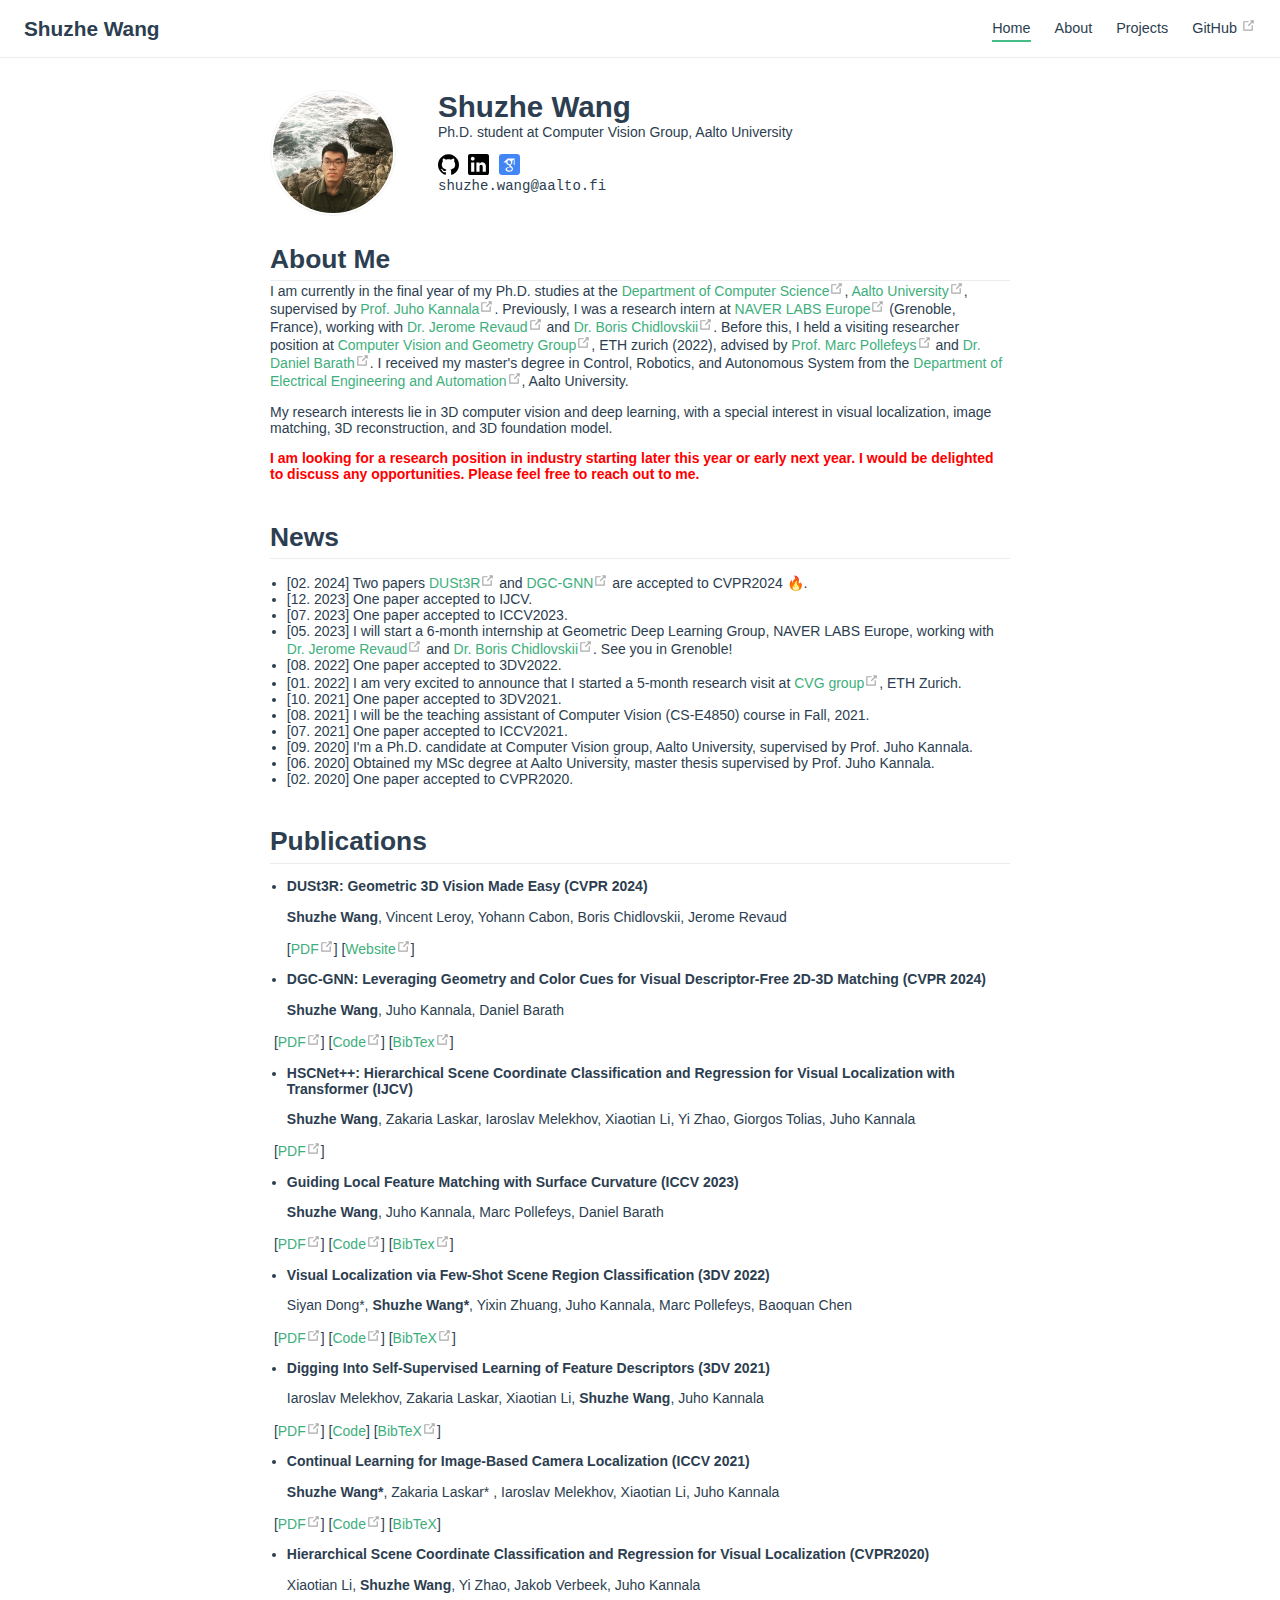
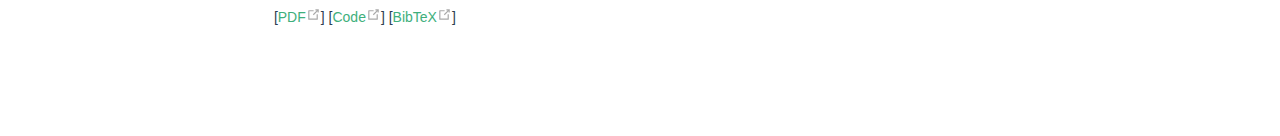
==== commit 797cdcca: "update" ====
--- a/index.html
+++ b/index.html
@@ -7,7 +7,7 @@
     <meta name="description" content="The description of the site.">
     <link rel="icon" href="/logo.png">
     
-    <link rel="preload" href="/assets/css/0.styles.5bff1129.css" as="style"><link rel="preload" href="/assets/js/app.395f0cbe.js" as="script"><link rel="preload" href="/assets/js/6.7d37f5f0.js" as="script"><link rel="preload" href="/assets/js/3.0ae01907.js" as="script"><link rel="prefetch" href="/assets/js/10.ed4c6b3a.js"><link rel="prefetch" href="/assets/js/11.ed17755b.js"><link rel="prefetch" href="/assets/js/12.01827b90.js"><link rel="prefetch" href="/assets/js/13.5b6dbf0b.js"><link rel="prefetch" href="/assets/js/14.80689126.js"><link rel="prefetch" href="/assets/js/2.38c7697e.js"><link rel="prefetch" href="/assets/js/4.90634f4b.js"><link rel="prefetch" href="/assets/js/5.b070aab3.js"><link rel="prefetch" href="/assets/js/7.09c75ac8.js"><link rel="prefetch" href="/assets/js/8.38ded90f.js"><link rel="prefetch" href="/assets/js/9.636cb5f6.js">
+    <link rel="preload" href="/assets/css/0.styles.5bff1129.css" as="style"><link rel="preload" href="/assets/js/app.3df3d038.js" as="script"><link rel="preload" href="/assets/js/6.5e515993.js" as="script"><link rel="preload" href="/assets/js/3.0ae01907.js" as="script"><link rel="prefetch" href="/assets/js/10.ed4c6b3a.js"><link rel="prefetch" href="/assets/js/11.ed17755b.js"><link rel="prefetch" href="/assets/js/12.01827b90.js"><link rel="prefetch" href="/assets/js/13.5b6dbf0b.js"><link rel="prefetch" href="/assets/js/14.80689126.js"><link rel="prefetch" href="/assets/js/2.38c7697e.js"><link rel="prefetch" href="/assets/js/4.90634f4b.js"><link rel="prefetch" href="/assets/js/5.b070aab3.js"><link rel="prefetch" href="/assets/js/7.09c75ac8.js"><link rel="prefetch" href="/assets/js/8.38ded90f.js"><link rel="prefetch" href="/assets/js/9.636cb5f6.js">
     <link rel="stylesheet" href="/assets/css/0.styles.5bff1129.css">
   </head>
   <body>
@@ -17,7 +17,7 @@
   GitHub
   <svg xmlns="http://www.w3.org/2000/svg" aria-hidden="true" x="0px" y="0px" viewBox="0 0 100 100" width="15" height="15" class="icon outbound"><path fill="currentColor" d="M18.8,85.1h56l0,0c2.2,0,4-1.8,4-4v-32h-8v28h-48v-48h28v-8h-32l0,0c-2.2,0-4,1.8-4,4v56C14.8,83.3,16.6,85.1,18.8,85.1z"></path> <polygon fill="currentColor" points="45.7,48.7 51.3,54.3 77.2,28.5 77.2,37.2 85.2,37.2 85.2,14.9 62.8,14.9 62.8,22.9 71.5,22.9"></polygon></svg></a></div> <!----></nav>  <!----> </div> <div class="page"> <div class="content"><div class="profile"><div class="image"><img src="/profile.jpg" alt></div> <div class="info"><div class="name">
       Shuzhe Wang
-    </div> <div class="bio"><p>Ph.D. student at Computer Vision Group, Aalto University</p></div> <div class="socials"><div><a href="https://github.com/ffrivera0" target="_blank"><img src="/icons/github.svg" alt="github" title="github"></a></div><div><a href="https://www.linkedin.com/in/shuzhe-w-371a67177/" target="_blank"><img src="/icons/linkedin-mono.svg" alt="linkedin" title="linkedin"></a></div><div><a href="https://scholar.google.com/citations?user=Kzq9fl4AAAAJ&amp;hl=en&amp;oi=ao" target="_blank"><img src="/icons/google_scholar.svg" alt="google scholar" title="google scholar"></a></div></div> <div class="contact"><div title="Contact me" class="email">shuzhe.wang@aalto.fi</div></div> <!----></div></div> <h2 id="about-me">About Me</h2> <p>I am currently in the final year of my Ph.D. studies at the <a href="https://www.aalto.fi/en/department-of-computer-science" target="_blank" rel="noopener noreferrer">Department of Computer Science<svg xmlns="http://www.w3.org/2000/svg" aria-hidden="true" x="0px" y="0px" viewBox="0 0 100 100" width="15" height="15" class="icon outbound"><path fill="currentColor" d="M18.8,85.1h56l0,0c2.2,0,4-1.8,4-4v-32h-8v28h-48v-48h28v-8h-32l0,0c-2.2,0-4,1.8-4,4v56C14.8,83.3,16.6,85.1,18.8,85.1z"></path> <polygon fill="currentColor" points="45.7,48.7 51.3,54.3 77.2,28.5 77.2,37.2 85.2,37.2 85.2,14.9 62.8,14.9 62.8,22.9 71.5,22.9"></polygon></svg></a>,  <a href="http://www.aalto.fi/en/" target="_blank" rel="noopener noreferrer">Aalto University<svg xmlns="http://www.w3.org/2000/svg" aria-hidden="true" x="0px" y="0px" viewBox="0 0 100 100" width="15" height="15" class="icon outbound"><path fill="currentColor" d="M18.8,85.1h56l0,0c2.2,0,4-1.8,4-4v-32h-8v28h-48v-48h28v-8h-32l0,0c-2.2,0-4,1.8-4,4v56C14.8,83.3,16.6,85.1,18.8,85.1z"></path> <polygon fill="currentColor" points="45.7,48.7 51.3,54.3 77.2,28.5 77.2,37.2 85.2,37.2 85.2,14.9 62.8,14.9 62.8,22.9 71.5,22.9"></polygon></svg></a>, supervised by <a href="https://users.aalto.fi/~kannalj1/" target="_blank" rel="noopener noreferrer">Prof. Juho Kannala<svg xmlns="http://www.w3.org/2000/svg" aria-hidden="true" x="0px" y="0px" viewBox="0 0 100 100" width="15" height="15" class="icon outbound"><path fill="currentColor" d="M18.8,85.1h56l0,0c2.2,0,4-1.8,4-4v-32h-8v28h-48v-48h28v-8h-32l0,0c-2.2,0-4,1.8-4,4v56C14.8,83.3,16.6,85.1,18.8,85.1z"></path> <polygon fill="currentColor" points="45.7,48.7 51.3,54.3 77.2,28.5 77.2,37.2 85.2,37.2 85.2,14.9 62.8,14.9 62.8,22.9 71.5,22.9"></polygon></svg></a>. Previously, I was a research intern at <a href="https://europe.naverlabs.com/" target="_blank" rel="noopener noreferrer">NAVER LABS Europe<svg xmlns="http://www.w3.org/2000/svg" aria-hidden="true" x="0px" y="0px" viewBox="0 0 100 100" width="15" height="15" class="icon outbound"><path fill="currentColor" d="M18.8,85.1h56l0,0c2.2,0,4-1.8,4-4v-32h-8v28h-48v-48h28v-8h-32l0,0c-2.2,0-4,1.8-4,4v56C14.8,83.3,16.6,85.1,18.8,85.1z"></path> <polygon fill="currentColor" points="45.7,48.7 51.3,54.3 77.2,28.5 77.2,37.2 85.2,37.2 85.2,14.9 62.8,14.9 62.8,22.9 71.5,22.9"></polygon></svg></a> (Grenoble, France), working with <a href="https://scholar.google.com/citations?user=asmBzogAAAAJ&hl=zh-CN" target="_blank" rel="noopener noreferrer">Dr. Jerome Revaud<svg xmlns="http://www.w3.org/2000/svg" aria-hidden="true" x="0px" y="0px" viewBox="0 0 100 100" width="15" height="15" class="icon outbound"><path fill="currentColor" d="M18.8,85.1h56l0,0c2.2,0,4-1.8,4-4v-32h-8v28h-48v-48h28v-8h-32l0,0c-2.2,0-4,1.8-4,4v56C14.8,83.3,16.6,85.1,18.8,85.1z"></path> <polygon fill="currentColor" points="45.7,48.7 51.3,54.3 77.2,28.5 77.2,37.2 85.2,37.2 85.2,14.9 62.8,14.9 62.8,22.9 71.5,22.9"></polygon></svg></a> and <a href="https://scholar.google.com/citations?user=V7EJdOcAAAAJ&hl=en" target="_blank" rel="noopener noreferrer">Dr. Boris Chidlovskii<svg xmlns="http://www.w3.org/2000/svg" aria-hidden="true" x="0px" y="0px" viewBox="0 0 100 100" width="15" height="15" class="icon outbound"><path fill="currentColor" d="M18.8,85.1h56l0,0c2.2,0,4-1.8,4-4v-32h-8v28h-48v-48h28v-8h-32l0,0c-2.2,0-4,1.8-4,4v56C14.8,83.3,16.6,85.1,18.8,85.1z"></path> <polygon fill="currentColor" points="45.7,48.7 51.3,54.3 77.2,28.5 77.2,37.2 85.2,37.2 85.2,14.9 62.8,14.9 62.8,22.9 71.5,22.9"></polygon></svg></a>. Before this, I held a visiting researcher position at <a href="http://www.cvg.ethz.ch" target="_blank" rel="noopener noreferrer">Computer Vision and Geometry Group<svg xmlns="http://www.w3.org/2000/svg" aria-hidden="true" x="0px" y="0px" viewBox="0 0 100 100" width="15" height="15" class="icon outbound"><path fill="currentColor" d="M18.8,85.1h56l0,0c2.2,0,4-1.8,4-4v-32h-8v28h-48v-48h28v-8h-32l0,0c-2.2,0-4,1.8-4,4v56C14.8,83.3,16.6,85.1,18.8,85.1z"></path> <polygon fill="currentColor" points="45.7,48.7 51.3,54.3 77.2,28.5 77.2,37.2 85.2,37.2 85.2,14.9 62.8,14.9 62.8,22.9 71.5,22.9"></polygon></svg></a>, ETH zurich (2022), advised by <a href="http://www.cvg.ethz.ch/people/faculty/pomarc.php" target="_blank" rel="noopener noreferrer">Prof. Marc Pollefeys<svg xmlns="http://www.w3.org/2000/svg" aria-hidden="true" x="0px" y="0px" viewBox="0 0 100 100" width="15" height="15" class="icon outbound"><path fill="currentColor" d="M18.8,85.1h56l0,0c2.2,0,4-1.8,4-4v-32h-8v28h-48v-48h28v-8h-32l0,0c-2.2,0-4,1.8-4,4v56C14.8,83.3,16.6,85.1,18.8,85.1z"></path> <polygon fill="currentColor" points="45.7,48.7 51.3,54.3 77.2,28.5 77.2,37.2 85.2,37.2 85.2,14.9 62.8,14.9 62.8,22.9 71.5,22.9"></polygon></svg></a> and <a href="https://people.inf.ethz.ch/dbarath/" target="_blank" rel="noopener noreferrer">Dr. Daniel Barath<svg xmlns="http://www.w3.org/2000/svg" aria-hidden="true" x="0px" y="0px" viewBox="0 0 100 100" width="15" height="15" class="icon outbound"><path fill="currentColor" d="M18.8,85.1h56l0,0c2.2,0,4-1.8,4-4v-32h-8v28h-48v-48h28v-8h-32l0,0c-2.2,0-4,1.8-4,4v56C14.8,83.3,16.6,85.1,18.8,85.1z"></path> <polygon fill="currentColor" points="45.7,48.7 51.3,54.3 77.2,28.5 77.2,37.2 85.2,37.2 85.2,14.9 62.8,14.9 62.8,22.9 71.5,22.9"></polygon></svg></a>. I received my master's degree in Control, Robotics, and Autonomous System from the <a href="https://www.aalto.fi/en/department-of-electrical-engineering-and-automation" target="_blank" rel="noopener noreferrer">Department of Electrical Engineering and Automation<svg xmlns="http://www.w3.org/2000/svg" aria-hidden="true" x="0px" y="0px" viewBox="0 0 100 100" width="15" height="15" class="icon outbound"><path fill="currentColor" d="M18.8,85.1h56l0,0c2.2,0,4-1.8,4-4v-32h-8v28h-48v-48h28v-8h-32l0,0c-2.2,0-4,1.8-4,4v56C14.8,83.3,16.6,85.1,18.8,85.1z"></path> <polygon fill="currentColor" points="45.7,48.7 51.3,54.3 77.2,28.5 77.2,37.2 85.2,37.2 85.2,14.9 62.8,14.9 62.8,22.9 71.5,22.9"></polygon></svg></a>, Aalto University.</p> <p>My research interests lie in geometric computer vision, and 3D scene understanding, with a special interest in visual localization, image matching, 3D reconstruction, and 3D visual Grounding.</p> <h2 id="news">News</h2> <ul><li>[02. 2024] Two papers <a href="https://dust3r.europe.naverlabs.com/" target="_blank" rel="noopener noreferrer">DUSt3R<svg xmlns="http://www.w3.org/2000/svg" aria-hidden="true" x="0px" y="0px" viewBox="0 0 100 100" width="15" height="15" class="icon outbound"><path fill="currentColor" d="M18.8,85.1h56l0,0c2.2,0,4-1.8,4-4v-32h-8v28h-48v-48h28v-8h-32l0,0c-2.2,0-4,1.8-4,4v56C14.8,83.3,16.6,85.1,18.8,85.1z"></path> <polygon fill="currentColor" points="45.7,48.7 51.3,54.3 77.2,28.5 77.2,37.2 85.2,37.2 85.2,14.9 62.8,14.9 62.8,22.9 71.5,22.9"></polygon></svg></a> and <a href="https://arxiv.org/pdf/2306.12547.pdf" target="_blank" rel="noopener noreferrer">DGC-GNN<svg xmlns="http://www.w3.org/2000/svg" aria-hidden="true" x="0px" y="0px" viewBox="0 0 100 100" width="15" height="15" class="icon outbound"><path fill="currentColor" d="M18.8,85.1h56l0,0c2.2,0,4-1.8,4-4v-32h-8v28h-48v-48h28v-8h-32l0,0c-2.2,0-4,1.8-4,4v56C14.8,83.3,16.6,85.1,18.8,85.1z"></path> <polygon fill="currentColor" points="45.7,48.7 51.3,54.3 77.2,28.5 77.2,37.2 85.2,37.2 85.2,14.9 62.8,14.9 62.8,22.9 71.5,22.9"></polygon></svg></a> are accepted to CVPR2024​ 🔥.</li> <li>[12. 2023] One paper accepted to IJCV.</li> <li>[07. 2023] One paper accepted to ICCV2023.</li> <li>[05. 2023] I will start a 6-month internship at Geometric Deep Learning Group, NAVER LABS Europe, working with <a href="https://scholar.google.com/citations?user=asmBzogAAAAJ&hl=zh-CN" target="_blank" rel="noopener noreferrer">Dr. Jerome Revaud<svg xmlns="http://www.w3.org/2000/svg" aria-hidden="true" x="0px" y="0px" viewBox="0 0 100 100" width="15" height="15" class="icon outbound"><path fill="currentColor" d="M18.8,85.1h56l0,0c2.2,0,4-1.8,4-4v-32h-8v28h-48v-48h28v-8h-32l0,0c-2.2,0-4,1.8-4,4v56C14.8,83.3,16.6,85.1,18.8,85.1z"></path> <polygon fill="currentColor" points="45.7,48.7 51.3,54.3 77.2,28.5 77.2,37.2 85.2,37.2 85.2,14.9 62.8,14.9 62.8,22.9 71.5,22.9"></polygon></svg></a> and <a href="https://scholar.google.com/citations?user=V7EJdOcAAAAJ&hl=en" target="_blank" rel="noopener noreferrer">Dr. Boris Chidlovskii<svg xmlns="http://www.w3.org/2000/svg" aria-hidden="true" x="0px" y="0px" viewBox="0 0 100 100" width="15" height="15" class="icon outbound"><path fill="currentColor" d="M18.8,85.1h56l0,0c2.2,0,4-1.8,4-4v-32h-8v28h-48v-48h28v-8h-32l0,0c-2.2,0-4,1.8-4,4v56C14.8,83.3,16.6,85.1,18.8,85.1z"></path> <polygon fill="currentColor" points="45.7,48.7 51.3,54.3 77.2,28.5 77.2,37.2 85.2,37.2 85.2,14.9 62.8,14.9 62.8,22.9 71.5,22.9"></polygon></svg></a>. See you in Grenoble!</li> <li>[08. 2022] One paper accepted to 3DV2022.</li> <li>[01. 2022] I am very excited to announce that I started a 5-month research visit at <a href="https://cvg.ethz.ch/" target="_blank" rel="noopener noreferrer">CVG group<svg xmlns="http://www.w3.org/2000/svg" aria-hidden="true" x="0px" y="0px" viewBox="0 0 100 100" width="15" height="15" class="icon outbound"><path fill="currentColor" d="M18.8,85.1h56l0,0c2.2,0,4-1.8,4-4v-32h-8v28h-48v-48h28v-8h-32l0,0c-2.2,0-4,1.8-4,4v56C14.8,83.3,16.6,85.1,18.8,85.1z"></path> <polygon fill="currentColor" points="45.7,48.7 51.3,54.3 77.2,28.5 77.2,37.2 85.2,37.2 85.2,14.9 62.8,14.9 62.8,22.9 71.5,22.9"></polygon></svg></a>, ETH Zurich.</li> <li>[10. 2021]  One paper accepted to 3DV2021.</li> <li>[08. 2021]  I will be the teaching assistant of Computer Vision (CS-E4850) course in Fall, 2021.</li> <li>[07. 2021]  One paper accepted to ICCV2021.</li> <li>[09. 2020]  I'm a Ph.D. candidate at Computer Vision group, Aalto University, supervised by Prof. Juho Kannala.</li> <li>[06. 2020] Obtained my MSc degree at Aalto University, master thesis supervised by Prof. Juho Kannala.</li> <li>[02. 2020] One paper accepted to CVPR2020.</li></ul> <h2 id="publications">Publications</h2> <ul><li><p><strong>DUSt3R: Geometric 3D Vision Made Easy (CVPR 2024)</strong></p> <p><strong>Shuzhe Wang</strong>, Vincent Leroy, Yohann Cabon, Boris Chidlovskii, Jerome Revaud</p> <p>[<a href="https://arxiv.org/abs/2312.14132" target="_blank" rel="noopener noreferrer">PDF<svg xmlns="http://www.w3.org/2000/svg" aria-hidden="true" x="0px" y="0px" viewBox="0 0 100 100" width="15" height="15" class="icon outbound"><path fill="currentColor" d="M18.8,85.1h56l0,0c2.2,0,4-1.8,4-4v-32h-8v28h-48v-48h28v-8h-32l0,0c-2.2,0-4,1.8-4,4v56C14.8,83.3,16.6,85.1,18.8,85.1z"></path> <polygon fill="currentColor" points="45.7,48.7 51.3,54.3 77.2,28.5 77.2,37.2 85.2,37.2 85.2,14.9 62.8,14.9 62.8,22.9 71.5,22.9"></polygon></svg></a>] [<a href="https://dust3r.europe.naverlabs.com/" target="_blank" rel="noopener noreferrer">Website<svg xmlns="http://www.w3.org/2000/svg" aria-hidden="true" x="0px" y="0px" viewBox="0 0 100 100" width="15" height="15" class="icon outbound"><path fill="currentColor" d="M18.8,85.1h56l0,0c2.2,0,4-1.8,4-4v-32h-8v28h-48v-48h28v-8h-32l0,0c-2.2,0-4,1.8-4,4v56C14.8,83.3,16.6,85.1,18.8,85.1z"></path> <polygon fill="currentColor" points="45.7,48.7 51.3,54.3 77.2,28.5 77.2,37.2 85.2,37.2 85.2,14.9 62.8,14.9 62.8,22.9 71.5,22.9"></polygon></svg></a>]</p></li> <li><p><strong>DGC-GNN: Leveraging Geometry and Color Cues for Visual Descriptor-Free 2D-3D Matching (CVPR 2024)</strong></p> <p><strong>Shuzhe Wang</strong>,  Juho Kannala, Daniel Barath</p></li></ul> <p>​        [<a href="https://arxiv.org/pdf/2306.12547.pdf" target="_blank" rel="noopener noreferrer">PDF<svg xmlns="http://www.w3.org/2000/svg" aria-hidden="true" x="0px" y="0px" viewBox="0 0 100 100" width="15" height="15" class="icon outbound"><path fill="currentColor" d="M18.8,85.1h56l0,0c2.2,0,4-1.8,4-4v-32h-8v28h-48v-48h28v-8h-32l0,0c-2.2,0-4,1.8-4,4v56C14.8,83.3,16.6,85.1,18.8,85.1z"></path> <polygon fill="currentColor" points="45.7,48.7 51.3,54.3 77.2,28.5 77.2,37.2 85.2,37.2 85.2,14.9 62.8,14.9 62.8,22.9 71.5,22.9"></polygon></svg></a>] [<a href="https://github.com/AaltoVision/DGC-GNN-release" target="_blank" rel="noopener noreferrer">Code<svg xmlns="http://www.w3.org/2000/svg" aria-hidden="true" x="0px" y="0px" viewBox="0 0 100 100" width="15" height="15" class="icon outbound"><path fill="currentColor" d="M18.8,85.1h56l0,0c2.2,0,4-1.8,4-4v-32h-8v28h-48v-48h28v-8h-32l0,0c-2.2,0-4,1.8-4,4v56C14.8,83.3,16.6,85.1,18.8,85.1z"></path> <polygon fill="currentColor" points="45.7,48.7 51.3,54.3 77.2,28.5 77.2,37.2 85.2,37.2 85.2,14.9 62.8,14.9 62.8,22.9 71.5,22.9"></polygon></svg></a>] [<a href="https://scholar.googleusercontent.com/scholar.bib?q=info:1HKxBm8l7PAJ:scholar.google.com/&output=citation&scisdr=ClEJAWwfEPnhqyvlJGI:AFWwaeYAAAAAZYrjPGJE2qEKa0Y8KnMI1I9lJjk&scisig=AFWwaeYAAAAAZYrjPBayOkJ1gex1VssHWD5_3WI&scisf=4&ct=citation&cd=-1&hl=zh-CN" target="_blank" rel="noopener noreferrer">BibTex<svg xmlns="http://www.w3.org/2000/svg" aria-hidden="true" x="0px" y="0px" viewBox="0 0 100 100" width="15" height="15" class="icon outbound"><path fill="currentColor" d="M18.8,85.1h56l0,0c2.2,0,4-1.8,4-4v-32h-8v28h-48v-48h28v-8h-32l0,0c-2.2,0-4,1.8-4,4v56C14.8,83.3,16.6,85.1,18.8,85.1z"></path> <polygon fill="currentColor" points="45.7,48.7 51.3,54.3 77.2,28.5 77.2,37.2 85.2,37.2 85.2,14.9 62.8,14.9 62.8,22.9 71.5,22.9"></polygon></svg></a>]</p> <ul><li><p><strong>HSCNet++: Hierarchical Scene Coordinate Classification and Regression for Visual Localization with Transformer (IJCV)</strong></p> <p><strong>Shuzhe Wang</strong>, Zakaria Laskar, Iaroslav Melekhov, Xiaotian Li, Yi Zhao, Giorgos Tolias, Juho Kannala</p></li></ul> <p>​        [<a href="https://arxiv.org/pdf/2305.03595.pdf" target="_blank" rel="noopener noreferrer">PDF<svg xmlns="http://www.w3.org/2000/svg" aria-hidden="true" x="0px" y="0px" viewBox="0 0 100 100" width="15" height="15" class="icon outbound"><path fill="currentColor" d="M18.8,85.1h56l0,0c2.2,0,4-1.8,4-4v-32h-8v28h-48v-48h28v-8h-32l0,0c-2.2,0-4,1.8-4,4v56C14.8,83.3,16.6,85.1,18.8,85.1z"></path> <polygon fill="currentColor" points="45.7,48.7 51.3,54.3 77.2,28.5 77.2,37.2 85.2,37.2 85.2,14.9 62.8,14.9 62.8,22.9 71.5,22.9"></polygon></svg></a>] [<a href>Code coming soon</a>]</p> <ul><li><p><strong>Guiding Local Feature Matching with Surface Curvature (ICCV 2023)</strong></p> <p><strong>Shuzhe Wang</strong>, Juho Kannala, Marc Pollefeys, Daniel Barath</p></li></ul> <p>​        [<a href="https://openaccess.thecvf.com/content/ICCV2023/papers/Wang_Guiding_Local_Feature_Matching_with_Surface_Curvature_ICCV_2023_paper.pdf" target="_blank" rel="noopener noreferrer">PDF<svg xmlns="http://www.w3.org/2000/svg" aria-hidden="true" x="0px" y="0px" viewBox="0 0 100 100" width="15" height="15" class="icon outbound"><path fill="currentColor" d="M18.8,85.1h56l0,0c2.2,0,4-1.8,4-4v-32h-8v28h-48v-48h28v-8h-32l0,0c-2.2,0-4,1.8-4,4v56C14.8,83.3,16.6,85.1,18.8,85.1z"></path> <polygon fill="currentColor" points="45.7,48.7 51.3,54.3 77.2,28.5 77.2,37.2 85.2,37.2 85.2,14.9 62.8,14.9 62.8,22.9 71.5,22.9"></polygon></svg></a>] [<a href="https://github.com/AaltoVision/surface-curvature-estimator" target="_blank" rel="noopener noreferrer">Code<svg xmlns="http://www.w3.org/2000/svg" aria-hidden="true" x="0px" y="0px" viewBox="0 0 100 100" width="15" height="15" class="icon outbound"><path fill="currentColor" d="M18.8,85.1h56l0,0c2.2,0,4-1.8,4-4v-32h-8v28h-48v-48h28v-8h-32l0,0c-2.2,0-4,1.8-4,4v56C14.8,83.3,16.6,85.1,18.8,85.1z"></path> <polygon fill="currentColor" points="45.7,48.7 51.3,54.3 77.2,28.5 77.2,37.2 85.2,37.2 85.2,14.9 62.8,14.9 62.8,22.9 71.5,22.9"></polygon></svg></a>] [<a href="https://scholar.googleusercontent.com/scholar.bib?q=info:ySMZJ7jBErcJ:scholar.google.com/&output=citation&scisdr=ClEJAWwfEPnhqyvnlq0:AFWwaeYAAAAAZYrhjq2Lqman50VYqJ8_K2zj9kk&scisig=AFWwaeYAAAAAZYrhjoWvSEfsjtpuOHxOoMNDPBM&scisf=4&ct=citation&cd=-1&hl=en&scfhb=1" target="_blank" rel="noopener noreferrer">BibTex<svg xmlns="http://www.w3.org/2000/svg" aria-hidden="true" x="0px" y="0px" viewBox="0 0 100 100" width="15" height="15" class="icon outbound"><path fill="currentColor" d="M18.8,85.1h56l0,0c2.2,0,4-1.8,4-4v-32h-8v28h-48v-48h28v-8h-32l0,0c-2.2,0-4,1.8-4,4v56C14.8,83.3,16.6,85.1,18.8,85.1z"></path> <polygon fill="currentColor" points="45.7,48.7 51.3,54.3 77.2,28.5 77.2,37.2 85.2,37.2 85.2,14.9 62.8,14.9 62.8,22.9 71.5,22.9"></polygon></svg></a>]</p> <ul><li><p><strong>Visual Localization via Few-Shot Scene Region Classification (3DV 2022)</strong></p> <p>Siyan Dong*,  <strong>Shuzhe Wang*</strong>, Yixin Zhuang, Juho Kannala, Marc Pollefeys, Baoquan Chen</p></li></ul> <p>​        [<a href="https://arxiv.org/abs/2208.06933" target="_blank" rel="noopener noreferrer">PDF<svg xmlns="http://www.w3.org/2000/svg" aria-hidden="true" x="0px" y="0px" viewBox="0 0 100 100" width="15" height="15" class="icon outbound"><path fill="currentColor" d="M18.8,85.1h56l0,0c2.2,0,4-1.8,4-4v-32h-8v28h-48v-48h28v-8h-32l0,0c-2.2,0-4,1.8-4,4v56C14.8,83.3,16.6,85.1,18.8,85.1z"></path> <polygon fill="currentColor" points="45.7,48.7 51.3,54.3 77.2,28.5 77.2,37.2 85.2,37.2 85.2,14.9 62.8,14.9 62.8,22.9 71.5,22.9"></polygon></svg></a>] [<a href="https://github.com/siyandong/SRC" target="_blank" rel="noopener noreferrer">Code<svg xmlns="http://www.w3.org/2000/svg" aria-hidden="true" x="0px" y="0px" viewBox="0 0 100 100" width="15" height="15" class="icon outbound"><path fill="currentColor" d="M18.8,85.1h56l0,0c2.2,0,4-1.8,4-4v-32h-8v28h-48v-48h28v-8h-32l0,0c-2.2,0-4,1.8-4,4v56C14.8,83.3,16.6,85.1,18.8,85.1z"></path> <polygon fill="currentColor" points="45.7,48.7 51.3,54.3 77.2,28.5 77.2,37.2 85.2,37.2 85.2,14.9 62.8,14.9 62.8,22.9 71.5,22.9"></polygon></svg></a>] [<a href="https://scholar.googleusercontent.com/scholar.bib?q=info:oprcFyaIL5UJ:scholar.google.com/&output=citation&scisdr=CgXXTOCrEKzvtgUwYIc:AAGBfm0AAAAAYYA2eIcD37_zmmr5rIQ4xQV_20KiZSAc&scisig=AAGBfm0AAAAAYYA2eHBNQKP9nK_VytByFwSiCySfOMT1&scisf=4&ct=citation&cd=-1&hl=zh-CN" target="_blank" rel="noopener noreferrer">BibTeX<svg xmlns="http://www.w3.org/2000/svg" aria-hidden="true" x="0px" y="0px" viewBox="0 0 100 100" width="15" height="15" class="icon outbound"><path fill="currentColor" d="M18.8,85.1h56l0,0c2.2,0,4-1.8,4-4v-32h-8v28h-48v-48h28v-8h-32l0,0c-2.2,0-4,1.8-4,4v56C14.8,83.3,16.6,85.1,18.8,85.1z"></path> <polygon fill="currentColor" points="45.7,48.7 51.3,54.3 77.2,28.5 77.2,37.2 85.2,37.2 85.2,14.9 62.8,14.9 62.8,22.9 71.5,22.9"></polygon></svg></a>]</p> <ul><li><p><strong>Digging Into Self-Supervised Learning of Feature Descriptors (3DV 2021)</strong></p> <p>Iaroslav Melekhov, Zakaria Laskar, Xiaotian Li, <strong>Shuzhe Wang</strong>, Juho Kannala</p></li></ul> <p>​        [<a href="https://arxiv.org/pdf/2110.04773.pdf" target="_blank" rel="noopener noreferrer">PDF<svg xmlns="http://www.w3.org/2000/svg" aria-hidden="true" x="0px" y="0px" viewBox="0 0 100 100" width="15" height="15" class="icon outbound"><path fill="currentColor" d="M18.8,85.1h56l0,0c2.2,0,4-1.8,4-4v-32h-8v28h-48v-48h28v-8h-32l0,0c-2.2,0-4,1.8-4,4v56C14.8,83.3,16.6,85.1,18.8,85.1z"></path> <polygon fill="currentColor" points="45.7,48.7 51.3,54.3 77.2,28.5 77.2,37.2 85.2,37.2 85.2,14.9 62.8,14.9 62.8,22.9 71.5,22.9"></polygon></svg></a>] [<a href>Code</a>] [<a href="https://scholar.googleusercontent.com/scholar.bib?q=info:oprcFyaIL5UJ:scholar.google.com/&output=citation&scisdr=CgXXTOCrEKzvtgUwYIc:AAGBfm0AAAAAYYA2eIcD37_zmmr5rIQ4xQV_20KiZSAc&scisig=AAGBfm0AAAAAYYA2eHBNQKP9nK_VytByFwSiCySfOMT1&scisf=4&ct=citation&cd=-1&hl=zh-CN" target="_blank" rel="noopener noreferrer">BibTeX<svg xmlns="http://www.w3.org/2000/svg" aria-hidden="true" x="0px" y="0px" viewBox="0 0 100 100" width="15" height="15" class="icon outbound"><path fill="currentColor" d="M18.8,85.1h56l0,0c2.2,0,4-1.8,4-4v-32h-8v28h-48v-48h28v-8h-32l0,0c-2.2,0-4,1.8-4,4v56C14.8,83.3,16.6,85.1,18.8,85.1z"></path> <polygon fill="currentColor" points="45.7,48.7 51.3,54.3 77.2,28.5 77.2,37.2 85.2,37.2 85.2,14.9 62.8,14.9 62.8,22.9 71.5,22.9"></polygon></svg></a>]</p> <ul><li><p><strong>Continual Learning for Image-Based Camera Localization (ICCV 2021)</strong></p> <p><strong>Shuzhe Wang*</strong>, Zakaria Laskar* , Iaroslav Melekhov, Xiaotian Li, Juho Kannala</p></li></ul> <p>​        [<a href="https://openaccess.thecvf.com/content/ICCV2021/papers/Wang_Continual_Learning_for_Image-Based_Camera_Localization_ICCV_2021_paper.pdf" target="_blank" rel="noopener noreferrer">PDF<svg xmlns="http://www.w3.org/2000/svg" aria-hidden="true" x="0px" y="0px" viewBox="0 0 100 100" width="15" height="15" class="icon outbound"><path fill="currentColor" d="M18.8,85.1h56l0,0c2.2,0,4-1.8,4-4v-32h-8v28h-48v-48h28v-8h-32l0,0c-2.2,0-4,1.8-4,4v56C14.8,83.3,16.6,85.1,18.8,85.1z"></path> <polygon fill="currentColor" points="45.7,48.7 51.3,54.3 77.2,28.5 77.2,37.2 85.2,37.2 85.2,14.9 62.8,14.9 62.8,22.9 71.5,22.9"></polygon></svg></a>] [<a href="https://github.com/AaltoVision/CL_HSCNet" target="_blank" rel="noopener noreferrer">Code<svg xmlns="http://www.w3.org/2000/svg" aria-hidden="true" x="0px" y="0px" viewBox="0 0 100 100" width="15" height="15" class="icon outbound"><path fill="currentColor" d="M18.8,85.1h56l0,0c2.2,0,4-1.8,4-4v-32h-8v28h-48v-48h28v-8h-32l0,0c-2.2,0-4,1.8-4,4v56C14.8,83.3,16.6,85.1,18.8,85.1z"></path> <polygon fill="currentColor" points="45.7,48.7 51.3,54.3 77.2,28.5 77.2,37.2 85.2,37.2 85.2,14.9 62.8,14.9 62.8,22.9 71.5,22.9"></polygon></svg></a>] [<a href>BibTeX</a>]</p> <ul><li><p><strong>Hierarchical Scene Coordinate Classification and Regression for Visual Localization (CVPR2020)</strong></p> <p>Xiaotian Li, <strong>Shuzhe Wang</strong>, Yi Zhao, Jakob Verbeek, Juho Kannala</p></li></ul> <p>​       [<a href="https://openaccess.thecvf.com/content_CVPR_2020/papers/Li_Hierarchical_Scene_Coordinate_Classification_and_Regression_for_Visual_Localization_CVPR_2020_paper.pdf" target="_blank" rel="noopener noreferrer">PDF<svg xmlns="http://www.w3.org/2000/svg" aria-hidden="true" x="0px" y="0px" viewBox="0 0 100 100" width="15" height="15" class="icon outbound"><path fill="currentColor" d="M18.8,85.1h56l0,0c2.2,0,4-1.8,4-4v-32h-8v28h-48v-48h28v-8h-32l0,0c-2.2,0-4,1.8-4,4v56C14.8,83.3,16.6,85.1,18.8,85.1z"></path> <polygon fill="currentColor" points="45.7,48.7 51.3,54.3 77.2,28.5 77.2,37.2 85.2,37.2 85.2,14.9 62.8,14.9 62.8,22.9 71.5,22.9"></polygon></svg></a>] [<a href="https://github.com/AaltoVision/hscnet" target="_blank" rel="noopener noreferrer">Code<svg xmlns="http://www.w3.org/2000/svg" aria-hidden="true" x="0px" y="0px" viewBox="0 0 100 100" width="15" height="15" class="icon outbound"><path fill="currentColor" d="M18.8,85.1h56l0,0c2.2,0,4-1.8,4-4v-32h-8v28h-48v-48h28v-8h-32l0,0c-2.2,0-4,1.8-4,4v56C14.8,83.3,16.6,85.1,18.8,85.1z"></path> <polygon fill="currentColor" points="45.7,48.7 51.3,54.3 77.2,28.5 77.2,37.2 85.2,37.2 85.2,14.9 62.8,14.9 62.8,22.9 71.5,22.9"></polygon></svg></a>] [<a href="https://scholar.googleusercontent.com/scholar.bib?q=info:EIIgXVmnYHEJ:scholar.google.com/&output=citation&scisdr=CgXT_HuZEIa99Kxm_N0:AAGBfm0AAAAAYSVg5N1OB_SSVoyNDEDW0B_6poErDXZA&scisig=AAGBfm0AAAAAYSVg5CFuBHOzFJbO7OR9FJcqHkdNItRa&scisf=4&ct=citation&cd=-1&hl=en" target="_blank" rel="noopener noreferrer">BibTeX<svg xmlns="http://www.w3.org/2000/svg" aria-hidden="true" x="0px" y="0px" viewBox="0 0 100 100" width="15" height="15" class="icon outbound"><path fill="currentColor" d="M18.8,85.1h56l0,0c2.2,0,4-1.8,4-4v-32h-8v28h-48v-48h28v-8h-32l0,0c-2.2,0-4,1.8-4,4v56C14.8,83.3,16.6,85.1,18.8,85.1z"></path> <polygon fill="currentColor" points="45.7,48.7 51.3,54.3 77.2,28.5 77.2,37.2 85.2,37.2 85.2,14.9 62.8,14.9 62.8,22.9 71.5,22.9"></polygon></svg></a>]</p></div> <div class="page-edit"><!----> <!----></div> <!----> </div> <!----></div></div>
-    <script src="/assets/js/app.395f0cbe.js" defer></script><script src="/assets/js/6.7d37f5f0.js" defer></script><script src="/assets/js/3.0ae01907.js" defer></script>
+    </div> <div class="bio"><p>Ph.D. student at Computer Vision Group, Aalto University</p></div> <div class="socials"><div><a href="https://github.com/ffrivera0" target="_blank"><img src="/icons/github.svg" alt="github" title="github"></a></div><div><a href="https://www.linkedin.com/in/shuzhe-w-371a67177/" target="_blank"><img src="/icons/linkedin-mono.svg" alt="linkedin" title="linkedin"></a></div><div><a href="https://scholar.google.com/citations?user=Kzq9fl4AAAAJ&amp;hl=en&amp;oi=ao" target="_blank"><img src="/icons/google_scholar.svg" alt="google scholar" title="google scholar"></a></div></div> <div class="contact"><div title="Contact me" class="email">shuzhe.wang@aalto.fi</div></div> <!----></div></div> <h2 id="about-me">About Me</h2> <p>I am currently in the final year of my Ph.D. studies at the <a href="https://www.aalto.fi/en/department-of-computer-science" target="_blank" rel="noopener noreferrer">Department of Computer Science<svg xmlns="http://www.w3.org/2000/svg" aria-hidden="true" x="0px" y="0px" viewBox="0 0 100 100" width="15" height="15" class="icon outbound"><path fill="currentColor" d="M18.8,85.1h56l0,0c2.2,0,4-1.8,4-4v-32h-8v28h-48v-48h28v-8h-32l0,0c-2.2,0-4,1.8-4,4v56C14.8,83.3,16.6,85.1,18.8,85.1z"></path> <polygon fill="currentColor" points="45.7,48.7 51.3,54.3 77.2,28.5 77.2,37.2 85.2,37.2 85.2,14.9 62.8,14.9 62.8,22.9 71.5,22.9"></polygon></svg></a>,  <a href="http://www.aalto.fi/en/" target="_blank" rel="noopener noreferrer">Aalto University<svg xmlns="http://www.w3.org/2000/svg" aria-hidden="true" x="0px" y="0px" viewBox="0 0 100 100" width="15" height="15" class="icon outbound"><path fill="currentColor" d="M18.8,85.1h56l0,0c2.2,0,4-1.8,4-4v-32h-8v28h-48v-48h28v-8h-32l0,0c-2.2,0-4,1.8-4,4v56C14.8,83.3,16.6,85.1,18.8,85.1z"></path> <polygon fill="currentColor" points="45.7,48.7 51.3,54.3 77.2,28.5 77.2,37.2 85.2,37.2 85.2,14.9 62.8,14.9 62.8,22.9 71.5,22.9"></polygon></svg></a>, supervised by <a href="https://users.aalto.fi/~kannalj1/" target="_blank" rel="noopener noreferrer">Prof. Juho Kannala<svg xmlns="http://www.w3.org/2000/svg" aria-hidden="true" x="0px" y="0px" viewBox="0 0 100 100" width="15" height="15" class="icon outbound"><path fill="currentColor" d="M18.8,85.1h56l0,0c2.2,0,4-1.8,4-4v-32h-8v28h-48v-48h28v-8h-32l0,0c-2.2,0-4,1.8-4,4v56C14.8,83.3,16.6,85.1,18.8,85.1z"></path> <polygon fill="currentColor" points="45.7,48.7 51.3,54.3 77.2,28.5 77.2,37.2 85.2,37.2 85.2,14.9 62.8,14.9 62.8,22.9 71.5,22.9"></polygon></svg></a>. Previously, I was a research intern at <a href="https://europe.naverlabs.com/" target="_blank" rel="noopener noreferrer">NAVER LABS Europe<svg xmlns="http://www.w3.org/2000/svg" aria-hidden="true" x="0px" y="0px" viewBox="0 0 100 100" width="15" height="15" class="icon outbound"><path fill="currentColor" d="M18.8,85.1h56l0,0c2.2,0,4-1.8,4-4v-32h-8v28h-48v-48h28v-8h-32l0,0c-2.2,0-4,1.8-4,4v56C14.8,83.3,16.6,85.1,18.8,85.1z"></path> <polygon fill="currentColor" points="45.7,48.7 51.3,54.3 77.2,28.5 77.2,37.2 85.2,37.2 85.2,14.9 62.8,14.9 62.8,22.9 71.5,22.9"></polygon></svg></a> (Grenoble, France), working with <a href="https://scholar.google.com/citations?user=asmBzogAAAAJ&hl=zh-CN" target="_blank" rel="noopener noreferrer">Dr. Jerome Revaud<svg xmlns="http://www.w3.org/2000/svg" aria-hidden="true" x="0px" y="0px" viewBox="0 0 100 100" width="15" height="15" class="icon outbound"><path fill="currentColor" d="M18.8,85.1h56l0,0c2.2,0,4-1.8,4-4v-32h-8v28h-48v-48h28v-8h-32l0,0c-2.2,0-4,1.8-4,4v56C14.8,83.3,16.6,85.1,18.8,85.1z"></path> <polygon fill="currentColor" points="45.7,48.7 51.3,54.3 77.2,28.5 77.2,37.2 85.2,37.2 85.2,14.9 62.8,14.9 62.8,22.9 71.5,22.9"></polygon></svg></a> and <a href="https://scholar.google.com/citations?user=V7EJdOcAAAAJ&hl=en" target="_blank" rel="noopener noreferrer">Dr. Boris Chidlovskii<svg xmlns="http://www.w3.org/2000/svg" aria-hidden="true" x="0px" y="0px" viewBox="0 0 100 100" width="15" height="15" class="icon outbound"><path fill="currentColor" d="M18.8,85.1h56l0,0c2.2,0,4-1.8,4-4v-32h-8v28h-48v-48h28v-8h-32l0,0c-2.2,0-4,1.8-4,4v56C14.8,83.3,16.6,85.1,18.8,85.1z"></path> <polygon fill="currentColor" points="45.7,48.7 51.3,54.3 77.2,28.5 77.2,37.2 85.2,37.2 85.2,14.9 62.8,14.9 62.8,22.9 71.5,22.9"></polygon></svg></a>. Before this, I held a visiting researcher position at <a href="http://www.cvg.ethz.ch" target="_blank" rel="noopener noreferrer">Computer Vision and Geometry Group<svg xmlns="http://www.w3.org/2000/svg" aria-hidden="true" x="0px" y="0px" viewBox="0 0 100 100" width="15" height="15" class="icon outbound"><path fill="currentColor" d="M18.8,85.1h56l0,0c2.2,0,4-1.8,4-4v-32h-8v28h-48v-48h28v-8h-32l0,0c-2.2,0-4,1.8-4,4v56C14.8,83.3,16.6,85.1,18.8,85.1z"></path> <polygon fill="currentColor" points="45.7,48.7 51.3,54.3 77.2,28.5 77.2,37.2 85.2,37.2 85.2,14.9 62.8,14.9 62.8,22.9 71.5,22.9"></polygon></svg></a>, ETH zurich (2022), advised by <a href="http://www.cvg.ethz.ch/people/faculty/pomarc.php" target="_blank" rel="noopener noreferrer">Prof. Marc Pollefeys<svg xmlns="http://www.w3.org/2000/svg" aria-hidden="true" x="0px" y="0px" viewBox="0 0 100 100" width="15" height="15" class="icon outbound"><path fill="currentColor" d="M18.8,85.1h56l0,0c2.2,0,4-1.8,4-4v-32h-8v28h-48v-48h28v-8h-32l0,0c-2.2,0-4,1.8-4,4v56C14.8,83.3,16.6,85.1,18.8,85.1z"></path> <polygon fill="currentColor" points="45.7,48.7 51.3,54.3 77.2,28.5 77.2,37.2 85.2,37.2 85.2,14.9 62.8,14.9 62.8,22.9 71.5,22.9"></polygon></svg></a> and <a href="https://people.inf.ethz.ch/dbarath/" target="_blank" rel="noopener noreferrer">Dr. Daniel Barath<svg xmlns="http://www.w3.org/2000/svg" aria-hidden="true" x="0px" y="0px" viewBox="0 0 100 100" width="15" height="15" class="icon outbound"><path fill="currentColor" d="M18.8,85.1h56l0,0c2.2,0,4-1.8,4-4v-32h-8v28h-48v-48h28v-8h-32l0,0c-2.2,0-4,1.8-4,4v56C14.8,83.3,16.6,85.1,18.8,85.1z"></path> <polygon fill="currentColor" points="45.7,48.7 51.3,54.3 77.2,28.5 77.2,37.2 85.2,37.2 85.2,14.9 62.8,14.9 62.8,22.9 71.5,22.9"></polygon></svg></a>. I received my master's degree in Control, Robotics, and Autonomous System from the <a href="https://www.aalto.fi/en/department-of-electrical-engineering-and-automation" target="_blank" rel="noopener noreferrer">Department of Electrical Engineering and Automation<svg xmlns="http://www.w3.org/2000/svg" aria-hidden="true" x="0px" y="0px" viewBox="0 0 100 100" width="15" height="15" class="icon outbound"><path fill="currentColor" d="M18.8,85.1h56l0,0c2.2,0,4-1.8,4-4v-32h-8v28h-48v-48h28v-8h-32l0,0c-2.2,0-4,1.8-4,4v56C14.8,83.3,16.6,85.1,18.8,85.1z"></path> <polygon fill="currentColor" points="45.7,48.7 51.3,54.3 77.2,28.5 77.2,37.2 85.2,37.2 85.2,14.9 62.8,14.9 62.8,22.9 71.5,22.9"></polygon></svg></a>, Aalto University.</p> <p>My research interests lie in 3D computer vision and deep learning, with a special interest in visual localization, image matching, 3D reconstruction, and 3D foundation model.</p> <p><strong><span style="color:red"> I am looking for a research position in industry starting later this year or early next year. I would be delighted to discuss any opportunities. Please feel free to reach out to me. </span></strong></p> <h2 id="news">News</h2> <ul><li>[02. 2024] Two papers <a href="https://dust3r.europe.naverlabs.com/" target="_blank" rel="noopener noreferrer">DUSt3R<svg xmlns="http://www.w3.org/2000/svg" aria-hidden="true" x="0px" y="0px" viewBox="0 0 100 100" width="15" height="15" class="icon outbound"><path fill="currentColor" d="M18.8,85.1h56l0,0c2.2,0,4-1.8,4-4v-32h-8v28h-48v-48h28v-8h-32l0,0c-2.2,0-4,1.8-4,4v56C14.8,83.3,16.6,85.1,18.8,85.1z"></path> <polygon fill="currentColor" points="45.7,48.7 51.3,54.3 77.2,28.5 77.2,37.2 85.2,37.2 85.2,14.9 62.8,14.9 62.8,22.9 71.5,22.9"></polygon></svg></a> and <a href="https://arxiv.org/pdf/2306.12547.pdf" target="_blank" rel="noopener noreferrer">DGC-GNN<svg xmlns="http://www.w3.org/2000/svg" aria-hidden="true" x="0px" y="0px" viewBox="0 0 100 100" width="15" height="15" class="icon outbound"><path fill="currentColor" d="M18.8,85.1h56l0,0c2.2,0,4-1.8,4-4v-32h-8v28h-48v-48h28v-8h-32l0,0c-2.2,0-4,1.8-4,4v56C14.8,83.3,16.6,85.1,18.8,85.1z"></path> <polygon fill="currentColor" points="45.7,48.7 51.3,54.3 77.2,28.5 77.2,37.2 85.2,37.2 85.2,14.9 62.8,14.9 62.8,22.9 71.5,22.9"></polygon></svg></a> are accepted to CVPR2024​ 🔥.</li> <li>[12. 2023] One paper accepted to IJCV.</li> <li>[07. 2023] One paper accepted to ICCV2023.</li> <li>[05. 2023] I will start a 6-month internship at Geometric Deep Learning Group, NAVER LABS Europe, working with <a href="https://scholar.google.com/citations?user=asmBzogAAAAJ&hl=zh-CN" target="_blank" rel="noopener noreferrer">Dr. Jerome Revaud<svg xmlns="http://www.w3.org/2000/svg" aria-hidden="true" x="0px" y="0px" viewBox="0 0 100 100" width="15" height="15" class="icon outbound"><path fill="currentColor" d="M18.8,85.1h56l0,0c2.2,0,4-1.8,4-4v-32h-8v28h-48v-48h28v-8h-32l0,0c-2.2,0-4,1.8-4,4v56C14.8,83.3,16.6,85.1,18.8,85.1z"></path> <polygon fill="currentColor" points="45.7,48.7 51.3,54.3 77.2,28.5 77.2,37.2 85.2,37.2 85.2,14.9 62.8,14.9 62.8,22.9 71.5,22.9"></polygon></svg></a> and <a href="https://scholar.google.com/citations?user=V7EJdOcAAAAJ&hl=en" target="_blank" rel="noopener noreferrer">Dr. Boris Chidlovskii<svg xmlns="http://www.w3.org/2000/svg" aria-hidden="true" x="0px" y="0px" viewBox="0 0 100 100" width="15" height="15" class="icon outbound"><path fill="currentColor" d="M18.8,85.1h56l0,0c2.2,0,4-1.8,4-4v-32h-8v28h-48v-48h28v-8h-32l0,0c-2.2,0-4,1.8-4,4v56C14.8,83.3,16.6,85.1,18.8,85.1z"></path> <polygon fill="currentColor" points="45.7,48.7 51.3,54.3 77.2,28.5 77.2,37.2 85.2,37.2 85.2,14.9 62.8,14.9 62.8,22.9 71.5,22.9"></polygon></svg></a>. See you in Grenoble!</li> <li>[08. 2022] One paper accepted to 3DV2022.</li> <li>[01. 2022] I am very excited to announce that I started a 5-month research visit at <a href="https://cvg.ethz.ch/" target="_blank" rel="noopener noreferrer">CVG group<svg xmlns="http://www.w3.org/2000/svg" aria-hidden="true" x="0px" y="0px" viewBox="0 0 100 100" width="15" height="15" class="icon outbound"><path fill="currentColor" d="M18.8,85.1h56l0,0c2.2,0,4-1.8,4-4v-32h-8v28h-48v-48h28v-8h-32l0,0c-2.2,0-4,1.8-4,4v56C14.8,83.3,16.6,85.1,18.8,85.1z"></path> <polygon fill="currentColor" points="45.7,48.7 51.3,54.3 77.2,28.5 77.2,37.2 85.2,37.2 85.2,14.9 62.8,14.9 62.8,22.9 71.5,22.9"></polygon></svg></a>, ETH Zurich.</li> <li>[10. 2021]  One paper accepted to 3DV2021.</li> <li>[08. 2021]  I will be the teaching assistant of Computer Vision (CS-E4850) course in Fall, 2021.</li> <li>[07. 2021]  One paper accepted to ICCV2021.</li> <li>[09. 2020]  I'm a Ph.D. candidate at Computer Vision group, Aalto University, supervised by Prof. Juho Kannala.</li> <li>[06. 2020] Obtained my MSc degree at Aalto University, master thesis supervised by Prof. Juho Kannala.</li> <li>[02. 2020] One paper accepted to CVPR2020.</li></ul> <h2 id="publications">Publications</h2> <ul><li><p><strong>DUSt3R: Geometric 3D Vision Made Easy (CVPR 2024)</strong></p> <p><strong>Shuzhe Wang</strong>, Vincent Leroy, Yohann Cabon, Boris Chidlovskii, Jerome Revaud</p> <p>[<a href="https://arxiv.org/abs/2312.14132" target="_blank" rel="noopener noreferrer">PDF<svg xmlns="http://www.w3.org/2000/svg" aria-hidden="true" x="0px" y="0px" viewBox="0 0 100 100" width="15" height="15" class="icon outbound"><path fill="currentColor" d="M18.8,85.1h56l0,0c2.2,0,4-1.8,4-4v-32h-8v28h-48v-48h28v-8h-32l0,0c-2.2,0-4,1.8-4,4v56C14.8,83.3,16.6,85.1,18.8,85.1z"></path> <polygon fill="currentColor" points="45.7,48.7 51.3,54.3 77.2,28.5 77.2,37.2 85.2,37.2 85.2,14.9 62.8,14.9 62.8,22.9 71.5,22.9"></polygon></svg></a>] [<a href="https://dust3r.europe.naverlabs.com/" target="_blank" rel="noopener noreferrer">Website<svg xmlns="http://www.w3.org/2000/svg" aria-hidden="true" x="0px" y="0px" viewBox="0 0 100 100" width="15" height="15" class="icon outbound"><path fill="currentColor" d="M18.8,85.1h56l0,0c2.2,0,4-1.8,4-4v-32h-8v28h-48v-48h28v-8h-32l0,0c-2.2,0-4,1.8-4,4v56C14.8,83.3,16.6,85.1,18.8,85.1z"></path> <polygon fill="currentColor" points="45.7,48.7 51.3,54.3 77.2,28.5 77.2,37.2 85.2,37.2 85.2,14.9 62.8,14.9 62.8,22.9 71.5,22.9"></polygon></svg></a>]</p></li> <li><p><strong>DGC-GNN: Leveraging Geometry and Color Cues for Visual Descriptor-Free 2D-3D Matching (CVPR 2024)</strong></p> <p><strong>Shuzhe Wang</strong>,  Juho Kannala, Daniel Barath</p></li></ul> <p>​        [<a href="https://arxiv.org/pdf/2306.12547.pdf" target="_blank" rel="noopener noreferrer">PDF<svg xmlns="http://www.w3.org/2000/svg" aria-hidden="true" x="0px" y="0px" viewBox="0 0 100 100" width="15" height="15" class="icon outbound"><path fill="currentColor" d="M18.8,85.1h56l0,0c2.2,0,4-1.8,4-4v-32h-8v28h-48v-48h28v-8h-32l0,0c-2.2,0-4,1.8-4,4v56C14.8,83.3,16.6,85.1,18.8,85.1z"></path> <polygon fill="currentColor" points="45.7,48.7 51.3,54.3 77.2,28.5 77.2,37.2 85.2,37.2 85.2,14.9 62.8,14.9 62.8,22.9 71.5,22.9"></polygon></svg></a>] [<a href="https://github.com/AaltoVision/DGC-GNN-release" target="_blank" rel="noopener noreferrer">Code<svg xmlns="http://www.w3.org/2000/svg" aria-hidden="true" x="0px" y="0px" viewBox="0 0 100 100" width="15" height="15" class="icon outbound"><path fill="currentColor" d="M18.8,85.1h56l0,0c2.2,0,4-1.8,4-4v-32h-8v28h-48v-48h28v-8h-32l0,0c-2.2,0-4,1.8-4,4v56C14.8,83.3,16.6,85.1,18.8,85.1z"></path> <polygon fill="currentColor" points="45.7,48.7 51.3,54.3 77.2,28.5 77.2,37.2 85.2,37.2 85.2,14.9 62.8,14.9 62.8,22.9 71.5,22.9"></polygon></svg></a>] [<a href="https://scholar.googleusercontent.com/scholar.bib?q=info:1HKxBm8l7PAJ:scholar.google.com/&output=citation&scisdr=ClEJAWwfEPnhqyvlJGI:AFWwaeYAAAAAZYrjPGJE2qEKa0Y8KnMI1I9lJjk&scisig=AFWwaeYAAAAAZYrjPBayOkJ1gex1VssHWD5_3WI&scisf=4&ct=citation&cd=-1&hl=zh-CN" target="_blank" rel="noopener noreferrer">BibTex<svg xmlns="http://www.w3.org/2000/svg" aria-hidden="true" x="0px" y="0px" viewBox="0 0 100 100" width="15" height="15" class="icon outbound"><path fill="currentColor" d="M18.8,85.1h56l0,0c2.2,0,4-1.8,4-4v-32h-8v28h-48v-48h28v-8h-32l0,0c-2.2,0-4,1.8-4,4v56C14.8,83.3,16.6,85.1,18.8,85.1z"></path> <polygon fill="currentColor" points="45.7,48.7 51.3,54.3 77.2,28.5 77.2,37.2 85.2,37.2 85.2,14.9 62.8,14.9 62.8,22.9 71.5,22.9"></polygon></svg></a>]</p> <ul><li><p><strong>HSCNet++: Hierarchical Scene Coordinate Classification and Regression for Visual Localization with Transformer (IJCV)</strong></p> <p><strong>Shuzhe Wang</strong>, Zakaria Laskar, Iaroslav Melekhov, Xiaotian Li, Yi Zhao, Giorgos Tolias, Juho Kannala</p></li></ul> <p>​        [<a href="https://arxiv.org/pdf/2305.03595.pdf" target="_blank" rel="noopener noreferrer">PDF<svg xmlns="http://www.w3.org/2000/svg" aria-hidden="true" x="0px" y="0px" viewBox="0 0 100 100" width="15" height="15" class="icon outbound"><path fill="currentColor" d="M18.8,85.1h56l0,0c2.2,0,4-1.8,4-4v-32h-8v28h-48v-48h28v-8h-32l0,0c-2.2,0-4,1.8-4,4v56C14.8,83.3,16.6,85.1,18.8,85.1z"></path> <polygon fill="currentColor" points="45.7,48.7 51.3,54.3 77.2,28.5 77.2,37.2 85.2,37.2 85.2,14.9 62.8,14.9 62.8,22.9 71.5,22.9"></polygon></svg></a>]</p> <ul><li><p><strong>Guiding Local Feature Matching with Surface Curvature (ICCV 2023)</strong></p> <p><strong>Shuzhe Wang</strong>, Juho Kannala, Marc Pollefeys, Daniel Barath</p></li></ul> <p>​        [<a href="https://openaccess.thecvf.com/content/ICCV2023/papers/Wang_Guiding_Local_Feature_Matching_with_Surface_Curvature_ICCV_2023_paper.pdf" target="_blank" rel="noopener noreferrer">PDF<svg xmlns="http://www.w3.org/2000/svg" aria-hidden="true" x="0px" y="0px" viewBox="0 0 100 100" width="15" height="15" class="icon outbound"><path fill="currentColor" d="M18.8,85.1h56l0,0c2.2,0,4-1.8,4-4v-32h-8v28h-48v-48h28v-8h-32l0,0c-2.2,0-4,1.8-4,4v56C14.8,83.3,16.6,85.1,18.8,85.1z"></path> <polygon fill="currentColor" points="45.7,48.7 51.3,54.3 77.2,28.5 77.2,37.2 85.2,37.2 85.2,14.9 62.8,14.9 62.8,22.9 71.5,22.9"></polygon></svg></a>] [<a href="https://github.com/AaltoVision/surface-curvature-estimator" target="_blank" rel="noopener noreferrer">Code<svg xmlns="http://www.w3.org/2000/svg" aria-hidden="true" x="0px" y="0px" viewBox="0 0 100 100" width="15" height="15" class="icon outbound"><path fill="currentColor" d="M18.8,85.1h56l0,0c2.2,0,4-1.8,4-4v-32h-8v28h-48v-48h28v-8h-32l0,0c-2.2,0-4,1.8-4,4v56C14.8,83.3,16.6,85.1,18.8,85.1z"></path> <polygon fill="currentColor" points="45.7,48.7 51.3,54.3 77.2,28.5 77.2,37.2 85.2,37.2 85.2,14.9 62.8,14.9 62.8,22.9 71.5,22.9"></polygon></svg></a>] [<a href="https://scholar.googleusercontent.com/scholar.bib?q=info:ySMZJ7jBErcJ:scholar.google.com/&output=citation&scisdr=ClEJAWwfEPnhqyvnlq0:AFWwaeYAAAAAZYrhjq2Lqman50VYqJ8_K2zj9kk&scisig=AFWwaeYAAAAAZYrhjoWvSEfsjtpuOHxOoMNDPBM&scisf=4&ct=citation&cd=-1&hl=en&scfhb=1" target="_blank" rel="noopener noreferrer">BibTex<svg xmlns="http://www.w3.org/2000/svg" aria-hidden="true" x="0px" y="0px" viewBox="0 0 100 100" width="15" height="15" class="icon outbound"><path fill="currentColor" d="M18.8,85.1h56l0,0c2.2,0,4-1.8,4-4v-32h-8v28h-48v-48h28v-8h-32l0,0c-2.2,0-4,1.8-4,4v56C14.8,83.3,16.6,85.1,18.8,85.1z"></path> <polygon fill="currentColor" points="45.7,48.7 51.3,54.3 77.2,28.5 77.2,37.2 85.2,37.2 85.2,14.9 62.8,14.9 62.8,22.9 71.5,22.9"></polygon></svg></a>]</p> <ul><li><p><strong>Visual Localization via Few-Shot Scene Region Classification (3DV 2022)</strong></p> <p>Siyan Dong*,  <strong>Shuzhe Wang*</strong>, Yixin Zhuang, Juho Kannala, Marc Pollefeys, Baoquan Chen</p></li></ul> <p>​        [<a href="https://arxiv.org/abs/2208.06933" target="_blank" rel="noopener noreferrer">PDF<svg xmlns="http://www.w3.org/2000/svg" aria-hidden="true" x="0px" y="0px" viewBox="0 0 100 100" width="15" height="15" class="icon outbound"><path fill="currentColor" d="M18.8,85.1h56l0,0c2.2,0,4-1.8,4-4v-32h-8v28h-48v-48h28v-8h-32l0,0c-2.2,0-4,1.8-4,4v56C14.8,83.3,16.6,85.1,18.8,85.1z"></path> <polygon fill="currentColor" points="45.7,48.7 51.3,54.3 77.2,28.5 77.2,37.2 85.2,37.2 85.2,14.9 62.8,14.9 62.8,22.9 71.5,22.9"></polygon></svg></a>] [<a href="https://github.com/siyandong/SRC" target="_blank" rel="noopener noreferrer">Code<svg xmlns="http://www.w3.org/2000/svg" aria-hidden="true" x="0px" y="0px" viewBox="0 0 100 100" width="15" height="15" class="icon outbound"><path fill="currentColor" d="M18.8,85.1h56l0,0c2.2,0,4-1.8,4-4v-32h-8v28h-48v-48h28v-8h-32l0,0c-2.2,0-4,1.8-4,4v56C14.8,83.3,16.6,85.1,18.8,85.1z"></path> <polygon fill="currentColor" points="45.7,48.7 51.3,54.3 77.2,28.5 77.2,37.2 85.2,37.2 85.2,14.9 62.8,14.9 62.8,22.9 71.5,22.9"></polygon></svg></a>] [<a href="https://scholar.googleusercontent.com/scholar.bib?q=info:oprcFyaIL5UJ:scholar.google.com/&output=citation&scisdr=CgXXTOCrEKzvtgUwYIc:AAGBfm0AAAAAYYA2eIcD37_zmmr5rIQ4xQV_20KiZSAc&scisig=AAGBfm0AAAAAYYA2eHBNQKP9nK_VytByFwSiCySfOMT1&scisf=4&ct=citation&cd=-1&hl=zh-CN" target="_blank" rel="noopener noreferrer">BibTeX<svg xmlns="http://www.w3.org/2000/svg" aria-hidden="true" x="0px" y="0px" viewBox="0 0 100 100" width="15" height="15" class="icon outbound"><path fill="currentColor" d="M18.8,85.1h56l0,0c2.2,0,4-1.8,4-4v-32h-8v28h-48v-48h28v-8h-32l0,0c-2.2,0-4,1.8-4,4v56C14.8,83.3,16.6,85.1,18.8,85.1z"></path> <polygon fill="currentColor" points="45.7,48.7 51.3,54.3 77.2,28.5 77.2,37.2 85.2,37.2 85.2,14.9 62.8,14.9 62.8,22.9 71.5,22.9"></polygon></svg></a>]</p> <ul><li><p><strong>Digging Into Self-Supervised Learning of Feature Descriptors (3DV 2021)</strong></p> <p>Iaroslav Melekhov, Zakaria Laskar, Xiaotian Li, <strong>Shuzhe Wang</strong>, Juho Kannala</p></li></ul> <p>​        [<a href="https://arxiv.org/pdf/2110.04773.pdf" target="_blank" rel="noopener noreferrer">PDF<svg xmlns="http://www.w3.org/2000/svg" aria-hidden="true" x="0px" y="0px" viewBox="0 0 100 100" width="15" height="15" class="icon outbound"><path fill="currentColor" d="M18.8,85.1h56l0,0c2.2,0,4-1.8,4-4v-32h-8v28h-48v-48h28v-8h-32l0,0c-2.2,0-4,1.8-4,4v56C14.8,83.3,16.6,85.1,18.8,85.1z"></path> <polygon fill="currentColor" points="45.7,48.7 51.3,54.3 77.2,28.5 77.2,37.2 85.2,37.2 85.2,14.9 62.8,14.9 62.8,22.9 71.5,22.9"></polygon></svg></a>] [<a href>Code</a>] [<a href="https://scholar.googleusercontent.com/scholar.bib?q=info:oprcFyaIL5UJ:scholar.google.com/&output=citation&scisdr=CgXXTOCrEKzvtgUwYIc:AAGBfm0AAAAAYYA2eIcD37_zmmr5rIQ4xQV_20KiZSAc&scisig=AAGBfm0AAAAAYYA2eHBNQKP9nK_VytByFwSiCySfOMT1&scisf=4&ct=citation&cd=-1&hl=zh-CN" target="_blank" rel="noopener noreferrer">BibTeX<svg xmlns="http://www.w3.org/2000/svg" aria-hidden="true" x="0px" y="0px" viewBox="0 0 100 100" width="15" height="15" class="icon outbound"><path fill="currentColor" d="M18.8,85.1h56l0,0c2.2,0,4-1.8,4-4v-32h-8v28h-48v-48h28v-8h-32l0,0c-2.2,0-4,1.8-4,4v56C14.8,83.3,16.6,85.1,18.8,85.1z"></path> <polygon fill="currentColor" points="45.7,48.7 51.3,54.3 77.2,28.5 77.2,37.2 85.2,37.2 85.2,14.9 62.8,14.9 62.8,22.9 71.5,22.9"></polygon></svg></a>]</p> <ul><li><p><strong>Continual Learning for Image-Based Camera Localization (ICCV 2021)</strong></p> <p><strong>Shuzhe Wang*</strong>, Zakaria Laskar* , Iaroslav Melekhov, Xiaotian Li, Juho Kannala</p></li></ul> <p>​        [<a href="https://openaccess.thecvf.com/content/ICCV2021/papers/Wang_Continual_Learning_for_Image-Based_Camera_Localization_ICCV_2021_paper.pdf" target="_blank" rel="noopener noreferrer">PDF<svg xmlns="http://www.w3.org/2000/svg" aria-hidden="true" x="0px" y="0px" viewBox="0 0 100 100" width="15" height="15" class="icon outbound"><path fill="currentColor" d="M18.8,85.1h56l0,0c2.2,0,4-1.8,4-4v-32h-8v28h-48v-48h28v-8h-32l0,0c-2.2,0-4,1.8-4,4v56C14.8,83.3,16.6,85.1,18.8,85.1z"></path> <polygon fill="currentColor" points="45.7,48.7 51.3,54.3 77.2,28.5 77.2,37.2 85.2,37.2 85.2,14.9 62.8,14.9 62.8,22.9 71.5,22.9"></polygon></svg></a>] [<a href="https://github.com/AaltoVision/CL_HSCNet" target="_blank" rel="noopener noreferrer">Code<svg xmlns="http://www.w3.org/2000/svg" aria-hidden="true" x="0px" y="0px" viewBox="0 0 100 100" width="15" height="15" class="icon outbound"><path fill="currentColor" d="M18.8,85.1h56l0,0c2.2,0,4-1.8,4-4v-32h-8v28h-48v-48h28v-8h-32l0,0c-2.2,0-4,1.8-4,4v56C14.8,83.3,16.6,85.1,18.8,85.1z"></path> <polygon fill="currentColor" points="45.7,48.7 51.3,54.3 77.2,28.5 77.2,37.2 85.2,37.2 85.2,14.9 62.8,14.9 62.8,22.9 71.5,22.9"></polygon></svg></a>] [<a href>BibTeX</a>]</p> <ul><li><p><strong>Hierarchical Scene Coordinate Classification and Regression for Visual Localization (CVPR2020)</strong></p> <p>Xiaotian Li, <strong>Shuzhe Wang</strong>, Yi Zhao, Jakob Verbeek, Juho Kannala</p></li></ul> <p>​       [<a href="https://openaccess.thecvf.com/content_CVPR_2020/papers/Li_Hierarchical_Scene_Coordinate_Classification_and_Regression_for_Visual_Localization_CVPR_2020_paper.pdf" target="_blank" rel="noopener noreferrer">PDF<svg xmlns="http://www.w3.org/2000/svg" aria-hidden="true" x="0px" y="0px" viewBox="0 0 100 100" width="15" height="15" class="icon outbound"><path fill="currentColor" d="M18.8,85.1h56l0,0c2.2,0,4-1.8,4-4v-32h-8v28h-48v-48h28v-8h-32l0,0c-2.2,0-4,1.8-4,4v56C14.8,83.3,16.6,85.1,18.8,85.1z"></path> <polygon fill="currentColor" points="45.7,48.7 51.3,54.3 77.2,28.5 77.2,37.2 85.2,37.2 85.2,14.9 62.8,14.9 62.8,22.9 71.5,22.9"></polygon></svg></a>] [<a href="https://github.com/AaltoVision/hscnet" target="_blank" rel="noopener noreferrer">Code<svg xmlns="http://www.w3.org/2000/svg" aria-hidden="true" x="0px" y="0px" viewBox="0 0 100 100" width="15" height="15" class="icon outbound"><path fill="currentColor" d="M18.8,85.1h56l0,0c2.2,0,4-1.8,4-4v-32h-8v28h-48v-48h28v-8h-32l0,0c-2.2,0-4,1.8-4,4v56C14.8,83.3,16.6,85.1,18.8,85.1z"></path> <polygon fill="currentColor" points="45.7,48.7 51.3,54.3 77.2,28.5 77.2,37.2 85.2,37.2 85.2,14.9 62.8,14.9 62.8,22.9 71.5,22.9"></polygon></svg></a>] [<a href="https://scholar.googleusercontent.com/scholar.bib?q=info:EIIgXVmnYHEJ:scholar.google.com/&output=citation&scisdr=CgXT_HuZEIa99Kxm_N0:AAGBfm0AAAAAYSVg5N1OB_SSVoyNDEDW0B_6poErDXZA&scisig=AAGBfm0AAAAAYSVg5CFuBHOzFJbO7OR9FJcqHkdNItRa&scisf=4&ct=citation&cd=-1&hl=en" target="_blank" rel="noopener noreferrer">BibTeX<svg xmlns="http://www.w3.org/2000/svg" aria-hidden="true" x="0px" y="0px" viewBox="0 0 100 100" width="15" height="15" class="icon outbound"><path fill="currentColor" d="M18.8,85.1h56l0,0c2.2,0,4-1.8,4-4v-32h-8v28h-48v-48h28v-8h-32l0,0c-2.2,0-4,1.8-4,4v56C14.8,83.3,16.6,85.1,18.8,85.1z"></path> <polygon fill="currentColor" points="45.7,48.7 51.3,54.3 77.2,28.5 77.2,37.2 85.2,37.2 85.2,14.9 62.8,14.9 62.8,22.9 71.5,22.9"></polygon></svg></a>]</p></div> <div class="page-edit"><!----> <!----></div> <!----> </div> <!----></div></div>
+    <script src="/assets/js/app.3df3d038.js" defer></script><script src="/assets/js/6.5e515993.js" defer></script><script src="/assets/js/3.0ae01907.js" defer></script>
   </body>
 </html>
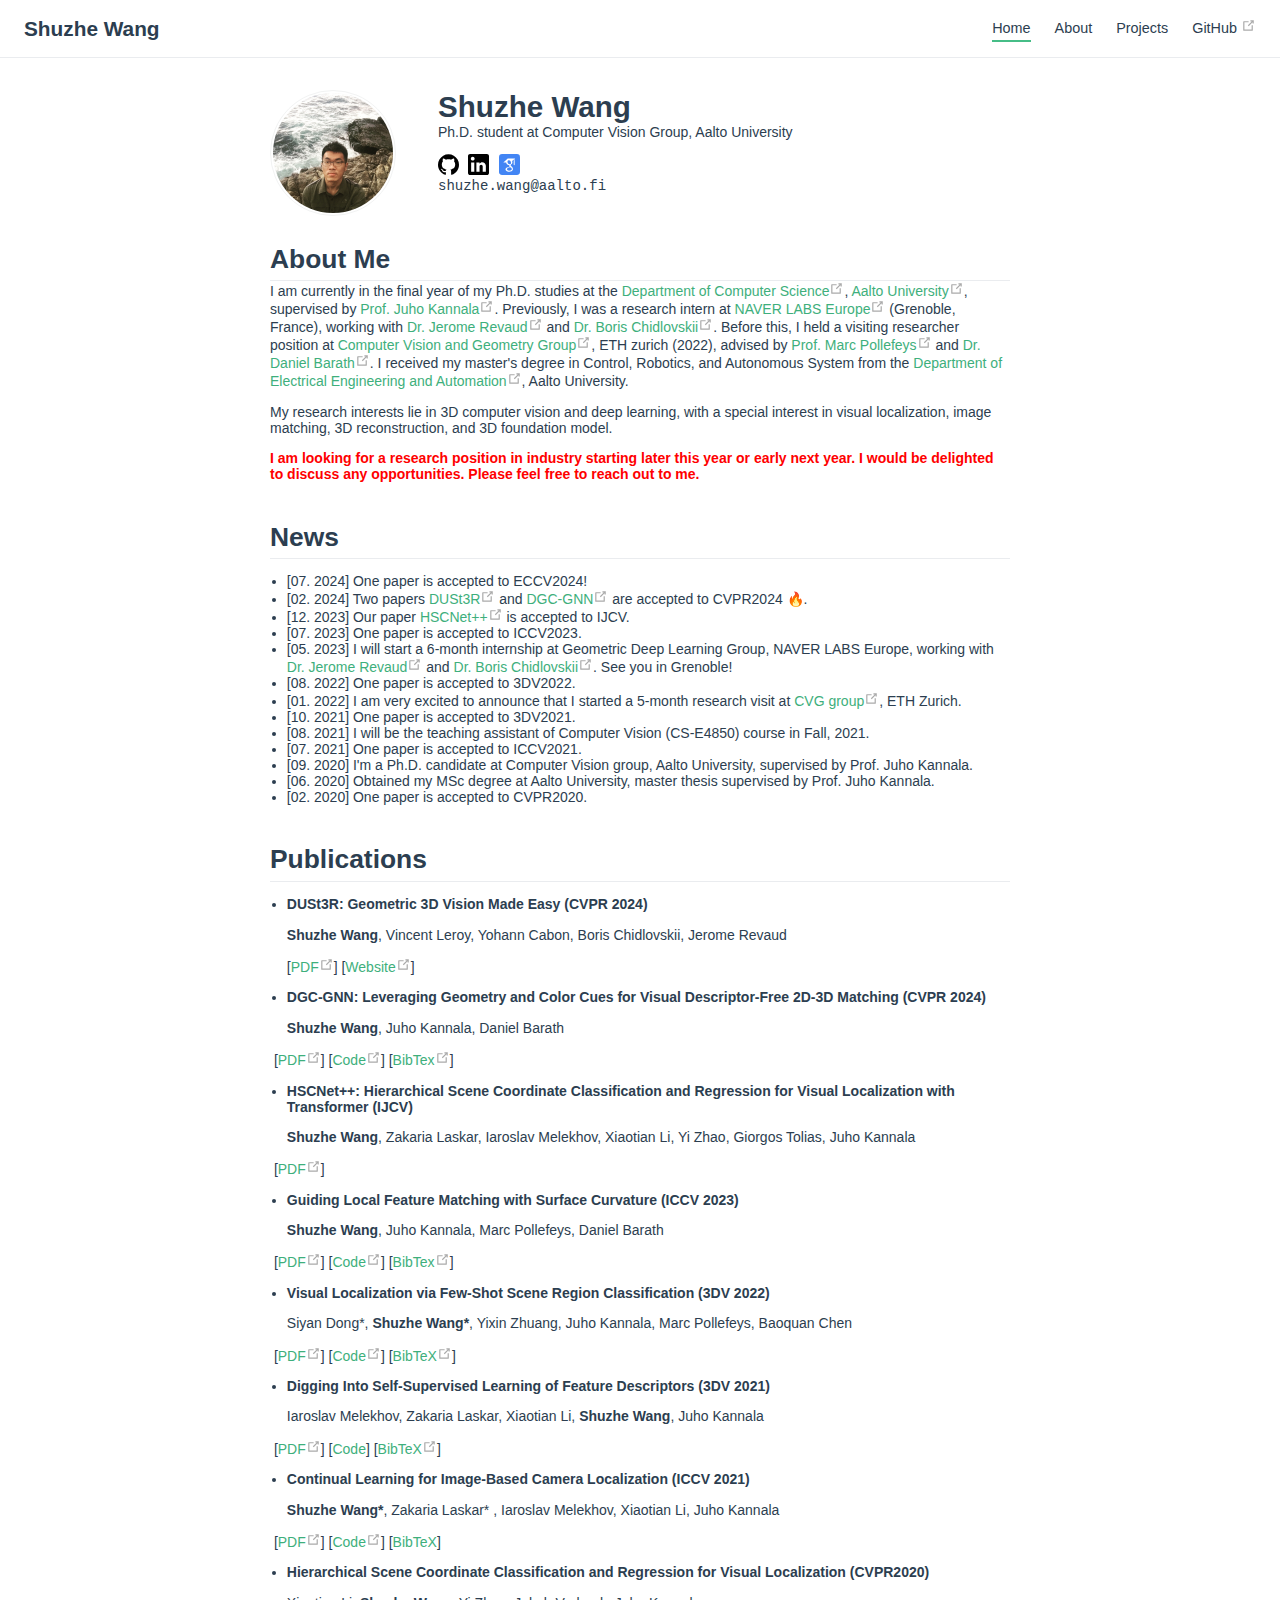
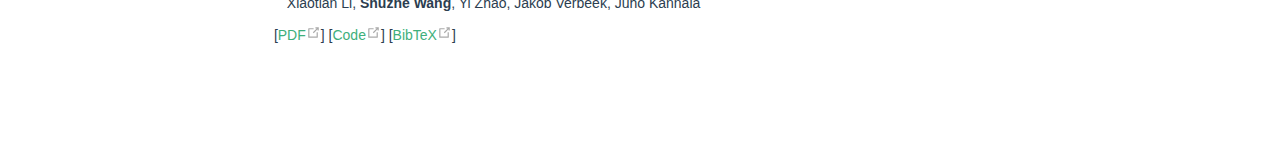
==== commit 1a044d16: "update" ====
--- a/index.html
+++ b/index.html
@@ -7,7 +7,7 @@
     <meta name="description" content="The description of the site.">
     <link rel="icon" href="/logo.png">
     
-    <link rel="preload" href="/assets/css/0.styles.5bff1129.css" as="style"><link rel="preload" href="/assets/js/app.3df3d038.js" as="script"><link rel="preload" href="/assets/js/6.5e515993.js" as="script"><link rel="preload" href="/assets/js/3.0ae01907.js" as="script"><link rel="prefetch" href="/assets/js/10.ed4c6b3a.js"><link rel="prefetch" href="/assets/js/11.ed17755b.js"><link rel="prefetch" href="/assets/js/12.01827b90.js"><link rel="prefetch" href="/assets/js/13.5b6dbf0b.js"><link rel="prefetch" href="/assets/js/14.80689126.js"><link rel="prefetch" href="/assets/js/2.38c7697e.js"><link rel="prefetch" href="/assets/js/4.90634f4b.js"><link rel="prefetch" href="/assets/js/5.b070aab3.js"><link rel="prefetch" href="/assets/js/7.09c75ac8.js"><link rel="prefetch" href="/assets/js/8.38ded90f.js"><link rel="prefetch" href="/assets/js/9.636cb5f6.js">
+    <link rel="preload" href="/assets/css/0.styles.5bff1129.css" as="style"><link rel="preload" href="/assets/js/app.1705adcd.js" as="script"><link rel="preload" href="/assets/js/6.29d9e37a.js" as="script"><link rel="preload" href="/assets/js/3.0ae01907.js" as="script"><link rel="prefetch" href="/assets/js/10.ed4c6b3a.js"><link rel="prefetch" href="/assets/js/11.ed17755b.js"><link rel="prefetch" href="/assets/js/12.01827b90.js"><link rel="prefetch" href="/assets/js/13.5b6dbf0b.js"><link rel="prefetch" href="/assets/js/14.80689126.js"><link rel="prefetch" href="/assets/js/2.38c7697e.js"><link rel="prefetch" href="/assets/js/4.90634f4b.js"><link rel="prefetch" href="/assets/js/5.b070aab3.js"><link rel="prefetch" href="/assets/js/7.09c75ac8.js"><link rel="prefetch" href="/assets/js/8.38ded90f.js"><link rel="prefetch" href="/assets/js/9.636cb5f6.js">
     <link rel="stylesheet" href="/assets/css/0.styles.5bff1129.css">
   </head>
   <body>
@@ -17,7 +17,7 @@
   GitHub
   <svg xmlns="http://www.w3.org/2000/svg" aria-hidden="true" x="0px" y="0px" viewBox="0 0 100 100" width="15" height="15" class="icon outbound"><path fill="currentColor" d="M18.8,85.1h56l0,0c2.2,0,4-1.8,4-4v-32h-8v28h-48v-48h28v-8h-32l0,0c-2.2,0-4,1.8-4,4v56C14.8,83.3,16.6,85.1,18.8,85.1z"></path> <polygon fill="currentColor" points="45.7,48.7 51.3,54.3 77.2,28.5 77.2,37.2 85.2,37.2 85.2,14.9 62.8,14.9 62.8,22.9 71.5,22.9"></polygon></svg></a></div> <!----></nav>  <!----> </div> <div class="page"> <div class="content"><div class="profile"><div class="image"><img src="/profile.jpg" alt></div> <div class="info"><div class="name">
       Shuzhe Wang
-    </div> <div class="bio"><p>Ph.D. student at Computer Vision Group, Aalto University</p></div> <div class="socials"><div><a href="https://github.com/ffrivera0" target="_blank"><img src="/icons/github.svg" alt="github" title="github"></a></div><div><a href="https://www.linkedin.com/in/shuzhe-w-371a67177/" target="_blank"><img src="/icons/linkedin-mono.svg" alt="linkedin" title="linkedin"></a></div><div><a href="https://scholar.google.com/citations?user=Kzq9fl4AAAAJ&amp;hl=en&amp;oi=ao" target="_blank"><img src="/icons/google_scholar.svg" alt="google scholar" title="google scholar"></a></div></div> <div class="contact"><div title="Contact me" class="email">shuzhe.wang@aalto.fi</div></div> <!----></div></div> <h2 id="about-me">About Me</h2> <p>I am currently in the final year of my Ph.D. studies at the <a href="https://www.aalto.fi/en/department-of-computer-science" target="_blank" rel="noopener noreferrer">Department of Computer Science<svg xmlns="http://www.w3.org/2000/svg" aria-hidden="true" x="0px" y="0px" viewBox="0 0 100 100" width="15" height="15" class="icon outbound"><path fill="currentColor" d="M18.8,85.1h56l0,0c2.2,0,4-1.8,4-4v-32h-8v28h-48v-48h28v-8h-32l0,0c-2.2,0-4,1.8-4,4v56C14.8,83.3,16.6,85.1,18.8,85.1z"></path> <polygon fill="currentColor" points="45.7,48.7 51.3,54.3 77.2,28.5 77.2,37.2 85.2,37.2 85.2,14.9 62.8,14.9 62.8,22.9 71.5,22.9"></polygon></svg></a>,  <a href="http://www.aalto.fi/en/" target="_blank" rel="noopener noreferrer">Aalto University<svg xmlns="http://www.w3.org/2000/svg" aria-hidden="true" x="0px" y="0px" viewBox="0 0 100 100" width="15" height="15" class="icon outbound"><path fill="currentColor" d="M18.8,85.1h56l0,0c2.2,0,4-1.8,4-4v-32h-8v28h-48v-48h28v-8h-32l0,0c-2.2,0-4,1.8-4,4v56C14.8,83.3,16.6,85.1,18.8,85.1z"></path> <polygon fill="currentColor" points="45.7,48.7 51.3,54.3 77.2,28.5 77.2,37.2 85.2,37.2 85.2,14.9 62.8,14.9 62.8,22.9 71.5,22.9"></polygon></svg></a>, supervised by <a href="https://users.aalto.fi/~kannalj1/" target="_blank" rel="noopener noreferrer">Prof. Juho Kannala<svg xmlns="http://www.w3.org/2000/svg" aria-hidden="true" x="0px" y="0px" viewBox="0 0 100 100" width="15" height="15" class="icon outbound"><path fill="currentColor" d="M18.8,85.1h56l0,0c2.2,0,4-1.8,4-4v-32h-8v28h-48v-48h28v-8h-32l0,0c-2.2,0-4,1.8-4,4v56C14.8,83.3,16.6,85.1,18.8,85.1z"></path> <polygon fill="currentColor" points="45.7,48.7 51.3,54.3 77.2,28.5 77.2,37.2 85.2,37.2 85.2,14.9 62.8,14.9 62.8,22.9 71.5,22.9"></polygon></svg></a>. Previously, I was a research intern at <a href="https://europe.naverlabs.com/" target="_blank" rel="noopener noreferrer">NAVER LABS Europe<svg xmlns="http://www.w3.org/2000/svg" aria-hidden="true" x="0px" y="0px" viewBox="0 0 100 100" width="15" height="15" class="icon outbound"><path fill="currentColor" d="M18.8,85.1h56l0,0c2.2,0,4-1.8,4-4v-32h-8v28h-48v-48h28v-8h-32l0,0c-2.2,0-4,1.8-4,4v56C14.8,83.3,16.6,85.1,18.8,85.1z"></path> <polygon fill="currentColor" points="45.7,48.7 51.3,54.3 77.2,28.5 77.2,37.2 85.2,37.2 85.2,14.9 62.8,14.9 62.8,22.9 71.5,22.9"></polygon></svg></a> (Grenoble, France), working with <a href="https://scholar.google.com/citations?user=asmBzogAAAAJ&hl=zh-CN" target="_blank" rel="noopener noreferrer">Dr. Jerome Revaud<svg xmlns="http://www.w3.org/2000/svg" aria-hidden="true" x="0px" y="0px" viewBox="0 0 100 100" width="15" height="15" class="icon outbound"><path fill="currentColor" d="M18.8,85.1h56l0,0c2.2,0,4-1.8,4-4v-32h-8v28h-48v-48h28v-8h-32l0,0c-2.2,0-4,1.8-4,4v56C14.8,83.3,16.6,85.1,18.8,85.1z"></path> <polygon fill="currentColor" points="45.7,48.7 51.3,54.3 77.2,28.5 77.2,37.2 85.2,37.2 85.2,14.9 62.8,14.9 62.8,22.9 71.5,22.9"></polygon></svg></a> and <a href="https://scholar.google.com/citations?user=V7EJdOcAAAAJ&hl=en" target="_blank" rel="noopener noreferrer">Dr. Boris Chidlovskii<svg xmlns="http://www.w3.org/2000/svg" aria-hidden="true" x="0px" y="0px" viewBox="0 0 100 100" width="15" height="15" class="icon outbound"><path fill="currentColor" d="M18.8,85.1h56l0,0c2.2,0,4-1.8,4-4v-32h-8v28h-48v-48h28v-8h-32l0,0c-2.2,0-4,1.8-4,4v56C14.8,83.3,16.6,85.1,18.8,85.1z"></path> <polygon fill="currentColor" points="45.7,48.7 51.3,54.3 77.2,28.5 77.2,37.2 85.2,37.2 85.2,14.9 62.8,14.9 62.8,22.9 71.5,22.9"></polygon></svg></a>. Before this, I held a visiting researcher position at <a href="http://www.cvg.ethz.ch" target="_blank" rel="noopener noreferrer">Computer Vision and Geometry Group<svg xmlns="http://www.w3.org/2000/svg" aria-hidden="true" x="0px" y="0px" viewBox="0 0 100 100" width="15" height="15" class="icon outbound"><path fill="currentColor" d="M18.8,85.1h56l0,0c2.2,0,4-1.8,4-4v-32h-8v28h-48v-48h28v-8h-32l0,0c-2.2,0-4,1.8-4,4v56C14.8,83.3,16.6,85.1,18.8,85.1z"></path> <polygon fill="currentColor" points="45.7,48.7 51.3,54.3 77.2,28.5 77.2,37.2 85.2,37.2 85.2,14.9 62.8,14.9 62.8,22.9 71.5,22.9"></polygon></svg></a>, ETH zurich (2022), advised by <a href="http://www.cvg.ethz.ch/people/faculty/pomarc.php" target="_blank" rel="noopener noreferrer">Prof. Marc Pollefeys<svg xmlns="http://www.w3.org/2000/svg" aria-hidden="true" x="0px" y="0px" viewBox="0 0 100 100" width="15" height="15" class="icon outbound"><path fill="currentColor" d="M18.8,85.1h56l0,0c2.2,0,4-1.8,4-4v-32h-8v28h-48v-48h28v-8h-32l0,0c-2.2,0-4,1.8-4,4v56C14.8,83.3,16.6,85.1,18.8,85.1z"></path> <polygon fill="currentColor" points="45.7,48.7 51.3,54.3 77.2,28.5 77.2,37.2 85.2,37.2 85.2,14.9 62.8,14.9 62.8,22.9 71.5,22.9"></polygon></svg></a> and <a href="https://people.inf.ethz.ch/dbarath/" target="_blank" rel="noopener noreferrer">Dr. Daniel Barath<svg xmlns="http://www.w3.org/2000/svg" aria-hidden="true" x="0px" y="0px" viewBox="0 0 100 100" width="15" height="15" class="icon outbound"><path fill="currentColor" d="M18.8,85.1h56l0,0c2.2,0,4-1.8,4-4v-32h-8v28h-48v-48h28v-8h-32l0,0c-2.2,0-4,1.8-4,4v56C14.8,83.3,16.6,85.1,18.8,85.1z"></path> <polygon fill="currentColor" points="45.7,48.7 51.3,54.3 77.2,28.5 77.2,37.2 85.2,37.2 85.2,14.9 62.8,14.9 62.8,22.9 71.5,22.9"></polygon></svg></a>. I received my master's degree in Control, Robotics, and Autonomous System from the <a href="https://www.aalto.fi/en/department-of-electrical-engineering-and-automation" target="_blank" rel="noopener noreferrer">Department of Electrical Engineering and Automation<svg xmlns="http://www.w3.org/2000/svg" aria-hidden="true" x="0px" y="0px" viewBox="0 0 100 100" width="15" height="15" class="icon outbound"><path fill="currentColor" d="M18.8,85.1h56l0,0c2.2,0,4-1.8,4-4v-32h-8v28h-48v-48h28v-8h-32l0,0c-2.2,0-4,1.8-4,4v56C14.8,83.3,16.6,85.1,18.8,85.1z"></path> <polygon fill="currentColor" points="45.7,48.7 51.3,54.3 77.2,28.5 77.2,37.2 85.2,37.2 85.2,14.9 62.8,14.9 62.8,22.9 71.5,22.9"></polygon></svg></a>, Aalto University.</p> <p>My research interests lie in 3D computer vision and deep learning, with a special interest in visual localization, image matching, 3D reconstruction, and 3D foundation model.</p> <p><strong><span style="color:red"> I am looking for a research position in industry starting later this year or early next year. I would be delighted to discuss any opportunities. Please feel free to reach out to me. </span></strong></p> <h2 id="news">News</h2> <ul><li>[02. 2024] Two papers <a href="https://dust3r.europe.naverlabs.com/" target="_blank" rel="noopener noreferrer">DUSt3R<svg xmlns="http://www.w3.org/2000/svg" aria-hidden="true" x="0px" y="0px" viewBox="0 0 100 100" width="15" height="15" class="icon outbound"><path fill="currentColor" d="M18.8,85.1h56l0,0c2.2,0,4-1.8,4-4v-32h-8v28h-48v-48h28v-8h-32l0,0c-2.2,0-4,1.8-4,4v56C14.8,83.3,16.6,85.1,18.8,85.1z"></path> <polygon fill="currentColor" points="45.7,48.7 51.3,54.3 77.2,28.5 77.2,37.2 85.2,37.2 85.2,14.9 62.8,14.9 62.8,22.9 71.5,22.9"></polygon></svg></a> and <a href="https://arxiv.org/pdf/2306.12547.pdf" target="_blank" rel="noopener noreferrer">DGC-GNN<svg xmlns="http://www.w3.org/2000/svg" aria-hidden="true" x="0px" y="0px" viewBox="0 0 100 100" width="15" height="15" class="icon outbound"><path fill="currentColor" d="M18.8,85.1h56l0,0c2.2,0,4-1.8,4-4v-32h-8v28h-48v-48h28v-8h-32l0,0c-2.2,0-4,1.8-4,4v56C14.8,83.3,16.6,85.1,18.8,85.1z"></path> <polygon fill="currentColor" points="45.7,48.7 51.3,54.3 77.2,28.5 77.2,37.2 85.2,37.2 85.2,14.9 62.8,14.9 62.8,22.9 71.5,22.9"></polygon></svg></a> are accepted to CVPR2024​ 🔥.</li> <li>[12. 2023] One paper accepted to IJCV.</li> <li>[07. 2023] One paper accepted to ICCV2023.</li> <li>[05. 2023] I will start a 6-month internship at Geometric Deep Learning Group, NAVER LABS Europe, working with <a href="https://scholar.google.com/citations?user=asmBzogAAAAJ&hl=zh-CN" target="_blank" rel="noopener noreferrer">Dr. Jerome Revaud<svg xmlns="http://www.w3.org/2000/svg" aria-hidden="true" x="0px" y="0px" viewBox="0 0 100 100" width="15" height="15" class="icon outbound"><path fill="currentColor" d="M18.8,85.1h56l0,0c2.2,0,4-1.8,4-4v-32h-8v28h-48v-48h28v-8h-32l0,0c-2.2,0-4,1.8-4,4v56C14.8,83.3,16.6,85.1,18.8,85.1z"></path> <polygon fill="currentColor" points="45.7,48.7 51.3,54.3 77.2,28.5 77.2,37.2 85.2,37.2 85.2,14.9 62.8,14.9 62.8,22.9 71.5,22.9"></polygon></svg></a> and <a href="https://scholar.google.com/citations?user=V7EJdOcAAAAJ&hl=en" target="_blank" rel="noopener noreferrer">Dr. Boris Chidlovskii<svg xmlns="http://www.w3.org/2000/svg" aria-hidden="true" x="0px" y="0px" viewBox="0 0 100 100" width="15" height="15" class="icon outbound"><path fill="currentColor" d="M18.8,85.1h56l0,0c2.2,0,4-1.8,4-4v-32h-8v28h-48v-48h28v-8h-32l0,0c-2.2,0-4,1.8-4,4v56C14.8,83.3,16.6,85.1,18.8,85.1z"></path> <polygon fill="currentColor" points="45.7,48.7 51.3,54.3 77.2,28.5 77.2,37.2 85.2,37.2 85.2,14.9 62.8,14.9 62.8,22.9 71.5,22.9"></polygon></svg></a>. See you in Grenoble!</li> <li>[08. 2022] One paper accepted to 3DV2022.</li> <li>[01. 2022] I am very excited to announce that I started a 5-month research visit at <a href="https://cvg.ethz.ch/" target="_blank" rel="noopener noreferrer">CVG group<svg xmlns="http://www.w3.org/2000/svg" aria-hidden="true" x="0px" y="0px" viewBox="0 0 100 100" width="15" height="15" class="icon outbound"><path fill="currentColor" d="M18.8,85.1h56l0,0c2.2,0,4-1.8,4-4v-32h-8v28h-48v-48h28v-8h-32l0,0c-2.2,0-4,1.8-4,4v56C14.8,83.3,16.6,85.1,18.8,85.1z"></path> <polygon fill="currentColor" points="45.7,48.7 51.3,54.3 77.2,28.5 77.2,37.2 85.2,37.2 85.2,14.9 62.8,14.9 62.8,22.9 71.5,22.9"></polygon></svg></a>, ETH Zurich.</li> <li>[10. 2021]  One paper accepted to 3DV2021.</li> <li>[08. 2021]  I will be the teaching assistant of Computer Vision (CS-E4850) course in Fall, 2021.</li> <li>[07. 2021]  One paper accepted to ICCV2021.</li> <li>[09. 2020]  I'm a Ph.D. candidate at Computer Vision group, Aalto University, supervised by Prof. Juho Kannala.</li> <li>[06. 2020] Obtained my MSc degree at Aalto University, master thesis supervised by Prof. Juho Kannala.</li> <li>[02. 2020] One paper accepted to CVPR2020.</li></ul> <h2 id="publications">Publications</h2> <ul><li><p><strong>DUSt3R: Geometric 3D Vision Made Easy (CVPR 2024)</strong></p> <p><strong>Shuzhe Wang</strong>, Vincent Leroy, Yohann Cabon, Boris Chidlovskii, Jerome Revaud</p> <p>[<a href="https://arxiv.org/abs/2312.14132" target="_blank" rel="noopener noreferrer">PDF<svg xmlns="http://www.w3.org/2000/svg" aria-hidden="true" x="0px" y="0px" viewBox="0 0 100 100" width="15" height="15" class="icon outbound"><path fill="currentColor" d="M18.8,85.1h56l0,0c2.2,0,4-1.8,4-4v-32h-8v28h-48v-48h28v-8h-32l0,0c-2.2,0-4,1.8-4,4v56C14.8,83.3,16.6,85.1,18.8,85.1z"></path> <polygon fill="currentColor" points="45.7,48.7 51.3,54.3 77.2,28.5 77.2,37.2 85.2,37.2 85.2,14.9 62.8,14.9 62.8,22.9 71.5,22.9"></polygon></svg></a>] [<a href="https://dust3r.europe.naverlabs.com/" target="_blank" rel="noopener noreferrer">Website<svg xmlns="http://www.w3.org/2000/svg" aria-hidden="true" x="0px" y="0px" viewBox="0 0 100 100" width="15" height="15" class="icon outbound"><path fill="currentColor" d="M18.8,85.1h56l0,0c2.2,0,4-1.8,4-4v-32h-8v28h-48v-48h28v-8h-32l0,0c-2.2,0-4,1.8-4,4v56C14.8,83.3,16.6,85.1,18.8,85.1z"></path> <polygon fill="currentColor" points="45.7,48.7 51.3,54.3 77.2,28.5 77.2,37.2 85.2,37.2 85.2,14.9 62.8,14.9 62.8,22.9 71.5,22.9"></polygon></svg></a>]</p></li> <li><p><strong>DGC-GNN: Leveraging Geometry and Color Cues for Visual Descriptor-Free 2D-3D Matching (CVPR 2024)</strong></p> <p><strong>Shuzhe Wang</strong>,  Juho Kannala, Daniel Barath</p></li></ul> <p>​        [<a href="https://arxiv.org/pdf/2306.12547.pdf" target="_blank" rel="noopener noreferrer">PDF<svg xmlns="http://www.w3.org/2000/svg" aria-hidden="true" x="0px" y="0px" viewBox="0 0 100 100" width="15" height="15" class="icon outbound"><path fill="currentColor" d="M18.8,85.1h56l0,0c2.2,0,4-1.8,4-4v-32h-8v28h-48v-48h28v-8h-32l0,0c-2.2,0-4,1.8-4,4v56C14.8,83.3,16.6,85.1,18.8,85.1z"></path> <polygon fill="currentColor" points="45.7,48.7 51.3,54.3 77.2,28.5 77.2,37.2 85.2,37.2 85.2,14.9 62.8,14.9 62.8,22.9 71.5,22.9"></polygon></svg></a>] [<a href="https://github.com/AaltoVision/DGC-GNN-release" target="_blank" rel="noopener noreferrer">Code<svg xmlns="http://www.w3.org/2000/svg" aria-hidden="true" x="0px" y="0px" viewBox="0 0 100 100" width="15" height="15" class="icon outbound"><path fill="currentColor" d="M18.8,85.1h56l0,0c2.2,0,4-1.8,4-4v-32h-8v28h-48v-48h28v-8h-32l0,0c-2.2,0-4,1.8-4,4v56C14.8,83.3,16.6,85.1,18.8,85.1z"></path> <polygon fill="currentColor" points="45.7,48.7 51.3,54.3 77.2,28.5 77.2,37.2 85.2,37.2 85.2,14.9 62.8,14.9 62.8,22.9 71.5,22.9"></polygon></svg></a>] [<a href="https://scholar.googleusercontent.com/scholar.bib?q=info:1HKxBm8l7PAJ:scholar.google.com/&output=citation&scisdr=ClEJAWwfEPnhqyvlJGI:AFWwaeYAAAAAZYrjPGJE2qEKa0Y8KnMI1I9lJjk&scisig=AFWwaeYAAAAAZYrjPBayOkJ1gex1VssHWD5_3WI&scisf=4&ct=citation&cd=-1&hl=zh-CN" target="_blank" rel="noopener noreferrer">BibTex<svg xmlns="http://www.w3.org/2000/svg" aria-hidden="true" x="0px" y="0px" viewBox="0 0 100 100" width="15" height="15" class="icon outbound"><path fill="currentColor" d="M18.8,85.1h56l0,0c2.2,0,4-1.8,4-4v-32h-8v28h-48v-48h28v-8h-32l0,0c-2.2,0-4,1.8-4,4v56C14.8,83.3,16.6,85.1,18.8,85.1z"></path> <polygon fill="currentColor" points="45.7,48.7 51.3,54.3 77.2,28.5 77.2,37.2 85.2,37.2 85.2,14.9 62.8,14.9 62.8,22.9 71.5,22.9"></polygon></svg></a>]</p> <ul><li><p><strong>HSCNet++: Hierarchical Scene Coordinate Classification and Regression for Visual Localization with Transformer (IJCV)</strong></p> <p><strong>Shuzhe Wang</strong>, Zakaria Laskar, Iaroslav Melekhov, Xiaotian Li, Yi Zhao, Giorgos Tolias, Juho Kannala</p></li></ul> <p>​        [<a href="https://arxiv.org/pdf/2305.03595.pdf" target="_blank" rel="noopener noreferrer">PDF<svg xmlns="http://www.w3.org/2000/svg" aria-hidden="true" x="0px" y="0px" viewBox="0 0 100 100" width="15" height="15" class="icon outbound"><path fill="currentColor" d="M18.8,85.1h56l0,0c2.2,0,4-1.8,4-4v-32h-8v28h-48v-48h28v-8h-32l0,0c-2.2,0-4,1.8-4,4v56C14.8,83.3,16.6,85.1,18.8,85.1z"></path> <polygon fill="currentColor" points="45.7,48.7 51.3,54.3 77.2,28.5 77.2,37.2 85.2,37.2 85.2,14.9 62.8,14.9 62.8,22.9 71.5,22.9"></polygon></svg></a>]</p> <ul><li><p><strong>Guiding Local Feature Matching with Surface Curvature (ICCV 2023)</strong></p> <p><strong>Shuzhe Wang</strong>, Juho Kannala, Marc Pollefeys, Daniel Barath</p></li></ul> <p>​        [<a href="https://openaccess.thecvf.com/content/ICCV2023/papers/Wang_Guiding_Local_Feature_Matching_with_Surface_Curvature_ICCV_2023_paper.pdf" target="_blank" rel="noopener noreferrer">PDF<svg xmlns="http://www.w3.org/2000/svg" aria-hidden="true" x="0px" y="0px" viewBox="0 0 100 100" width="15" height="15" class="icon outbound"><path fill="currentColor" d="M18.8,85.1h56l0,0c2.2,0,4-1.8,4-4v-32h-8v28h-48v-48h28v-8h-32l0,0c-2.2,0-4,1.8-4,4v56C14.8,83.3,16.6,85.1,18.8,85.1z"></path> <polygon fill="currentColor" points="45.7,48.7 51.3,54.3 77.2,28.5 77.2,37.2 85.2,37.2 85.2,14.9 62.8,14.9 62.8,22.9 71.5,22.9"></polygon></svg></a>] [<a href="https://github.com/AaltoVision/surface-curvature-estimator" target="_blank" rel="noopener noreferrer">Code<svg xmlns="http://www.w3.org/2000/svg" aria-hidden="true" x="0px" y="0px" viewBox="0 0 100 100" width="15" height="15" class="icon outbound"><path fill="currentColor" d="M18.8,85.1h56l0,0c2.2,0,4-1.8,4-4v-32h-8v28h-48v-48h28v-8h-32l0,0c-2.2,0-4,1.8-4,4v56C14.8,83.3,16.6,85.1,18.8,85.1z"></path> <polygon fill="currentColor" points="45.7,48.7 51.3,54.3 77.2,28.5 77.2,37.2 85.2,37.2 85.2,14.9 62.8,14.9 62.8,22.9 71.5,22.9"></polygon></svg></a>] [<a href="https://scholar.googleusercontent.com/scholar.bib?q=info:ySMZJ7jBErcJ:scholar.google.com/&output=citation&scisdr=ClEJAWwfEPnhqyvnlq0:AFWwaeYAAAAAZYrhjq2Lqman50VYqJ8_K2zj9kk&scisig=AFWwaeYAAAAAZYrhjoWvSEfsjtpuOHxOoMNDPBM&scisf=4&ct=citation&cd=-1&hl=en&scfhb=1" target="_blank" rel="noopener noreferrer">BibTex<svg xmlns="http://www.w3.org/2000/svg" aria-hidden="true" x="0px" y="0px" viewBox="0 0 100 100" width="15" height="15" class="icon outbound"><path fill="currentColor" d="M18.8,85.1h56l0,0c2.2,0,4-1.8,4-4v-32h-8v28h-48v-48h28v-8h-32l0,0c-2.2,0-4,1.8-4,4v56C14.8,83.3,16.6,85.1,18.8,85.1z"></path> <polygon fill="currentColor" points="45.7,48.7 51.3,54.3 77.2,28.5 77.2,37.2 85.2,37.2 85.2,14.9 62.8,14.9 62.8,22.9 71.5,22.9"></polygon></svg></a>]</p> <ul><li><p><strong>Visual Localization via Few-Shot Scene Region Classification (3DV 2022)</strong></p> <p>Siyan Dong*,  <strong>Shuzhe Wang*</strong>, Yixin Zhuang, Juho Kannala, Marc Pollefeys, Baoquan Chen</p></li></ul> <p>​        [<a href="https://arxiv.org/abs/2208.06933" target="_blank" rel="noopener noreferrer">PDF<svg xmlns="http://www.w3.org/2000/svg" aria-hidden="true" x="0px" y="0px" viewBox="0 0 100 100" width="15" height="15" class="icon outbound"><path fill="currentColor" d="M18.8,85.1h56l0,0c2.2,0,4-1.8,4-4v-32h-8v28h-48v-48h28v-8h-32l0,0c-2.2,0-4,1.8-4,4v56C14.8,83.3,16.6,85.1,18.8,85.1z"></path> <polygon fill="currentColor" points="45.7,48.7 51.3,54.3 77.2,28.5 77.2,37.2 85.2,37.2 85.2,14.9 62.8,14.9 62.8,22.9 71.5,22.9"></polygon></svg></a>] [<a href="https://github.com/siyandong/SRC" target="_blank" rel="noopener noreferrer">Code<svg xmlns="http://www.w3.org/2000/svg" aria-hidden="true" x="0px" y="0px" viewBox="0 0 100 100" width="15" height="15" class="icon outbound"><path fill="currentColor" d="M18.8,85.1h56l0,0c2.2,0,4-1.8,4-4v-32h-8v28h-48v-48h28v-8h-32l0,0c-2.2,0-4,1.8-4,4v56C14.8,83.3,16.6,85.1,18.8,85.1z"></path> <polygon fill="currentColor" points="45.7,48.7 51.3,54.3 77.2,28.5 77.2,37.2 85.2,37.2 85.2,14.9 62.8,14.9 62.8,22.9 71.5,22.9"></polygon></svg></a>] [<a href="https://scholar.googleusercontent.com/scholar.bib?q=info:oprcFyaIL5UJ:scholar.google.com/&output=citation&scisdr=CgXXTOCrEKzvtgUwYIc:AAGBfm0AAAAAYYA2eIcD37_zmmr5rIQ4xQV_20KiZSAc&scisig=AAGBfm0AAAAAYYA2eHBNQKP9nK_VytByFwSiCySfOMT1&scisf=4&ct=citation&cd=-1&hl=zh-CN" target="_blank" rel="noopener noreferrer">BibTeX<svg xmlns="http://www.w3.org/2000/svg" aria-hidden="true" x="0px" y="0px" viewBox="0 0 100 100" width="15" height="15" class="icon outbound"><path fill="currentColor" d="M18.8,85.1h56l0,0c2.2,0,4-1.8,4-4v-32h-8v28h-48v-48h28v-8h-32l0,0c-2.2,0-4,1.8-4,4v56C14.8,83.3,16.6,85.1,18.8,85.1z"></path> <polygon fill="currentColor" points="45.7,48.7 51.3,54.3 77.2,28.5 77.2,37.2 85.2,37.2 85.2,14.9 62.8,14.9 62.8,22.9 71.5,22.9"></polygon></svg></a>]</p> <ul><li><p><strong>Digging Into Self-Supervised Learning of Feature Descriptors (3DV 2021)</strong></p> <p>Iaroslav Melekhov, Zakaria Laskar, Xiaotian Li, <strong>Shuzhe Wang</strong>, Juho Kannala</p></li></ul> <p>​        [<a href="https://arxiv.org/pdf/2110.04773.pdf" target="_blank" rel="noopener noreferrer">PDF<svg xmlns="http://www.w3.org/2000/svg" aria-hidden="true" x="0px" y="0px" viewBox="0 0 100 100" width="15" height="15" class="icon outbound"><path fill="currentColor" d="M18.8,85.1h56l0,0c2.2,0,4-1.8,4-4v-32h-8v28h-48v-48h28v-8h-32l0,0c-2.2,0-4,1.8-4,4v56C14.8,83.3,16.6,85.1,18.8,85.1z"></path> <polygon fill="currentColor" points="45.7,48.7 51.3,54.3 77.2,28.5 77.2,37.2 85.2,37.2 85.2,14.9 62.8,14.9 62.8,22.9 71.5,22.9"></polygon></svg></a>] [<a href>Code</a>] [<a href="https://scholar.googleusercontent.com/scholar.bib?q=info:oprcFyaIL5UJ:scholar.google.com/&output=citation&scisdr=CgXXTOCrEKzvtgUwYIc:AAGBfm0AAAAAYYA2eIcD37_zmmr5rIQ4xQV_20KiZSAc&scisig=AAGBfm0AAAAAYYA2eHBNQKP9nK_VytByFwSiCySfOMT1&scisf=4&ct=citation&cd=-1&hl=zh-CN" target="_blank" rel="noopener noreferrer">BibTeX<svg xmlns="http://www.w3.org/2000/svg" aria-hidden="true" x="0px" y="0px" viewBox="0 0 100 100" width="15" height="15" class="icon outbound"><path fill="currentColor" d="M18.8,85.1h56l0,0c2.2,0,4-1.8,4-4v-32h-8v28h-48v-48h28v-8h-32l0,0c-2.2,0-4,1.8-4,4v56C14.8,83.3,16.6,85.1,18.8,85.1z"></path> <polygon fill="currentColor" points="45.7,48.7 51.3,54.3 77.2,28.5 77.2,37.2 85.2,37.2 85.2,14.9 62.8,14.9 62.8,22.9 71.5,22.9"></polygon></svg></a>]</p> <ul><li><p><strong>Continual Learning for Image-Based Camera Localization (ICCV 2021)</strong></p> <p><strong>Shuzhe Wang*</strong>, Zakaria Laskar* , Iaroslav Melekhov, Xiaotian Li, Juho Kannala</p></li></ul> <p>​        [<a href="https://openaccess.thecvf.com/content/ICCV2021/papers/Wang_Continual_Learning_for_Image-Based_Camera_Localization_ICCV_2021_paper.pdf" target="_blank" rel="noopener noreferrer">PDF<svg xmlns="http://www.w3.org/2000/svg" aria-hidden="true" x="0px" y="0px" viewBox="0 0 100 100" width="15" height="15" class="icon outbound"><path fill="currentColor" d="M18.8,85.1h56l0,0c2.2,0,4-1.8,4-4v-32h-8v28h-48v-48h28v-8h-32l0,0c-2.2,0-4,1.8-4,4v56C14.8,83.3,16.6,85.1,18.8,85.1z"></path> <polygon fill="currentColor" points="45.7,48.7 51.3,54.3 77.2,28.5 77.2,37.2 85.2,37.2 85.2,14.9 62.8,14.9 62.8,22.9 71.5,22.9"></polygon></svg></a>] [<a href="https://github.com/AaltoVision/CL_HSCNet" target="_blank" rel="noopener noreferrer">Code<svg xmlns="http://www.w3.org/2000/svg" aria-hidden="true" x="0px" y="0px" viewBox="0 0 100 100" width="15" height="15" class="icon outbound"><path fill="currentColor" d="M18.8,85.1h56l0,0c2.2,0,4-1.8,4-4v-32h-8v28h-48v-48h28v-8h-32l0,0c-2.2,0-4,1.8-4,4v56C14.8,83.3,16.6,85.1,18.8,85.1z"></path> <polygon fill="currentColor" points="45.7,48.7 51.3,54.3 77.2,28.5 77.2,37.2 85.2,37.2 85.2,14.9 62.8,14.9 62.8,22.9 71.5,22.9"></polygon></svg></a>] [<a href>BibTeX</a>]</p> <ul><li><p><strong>Hierarchical Scene Coordinate Classification and Regression for Visual Localization (CVPR2020)</strong></p> <p>Xiaotian Li, <strong>Shuzhe Wang</strong>, Yi Zhao, Jakob Verbeek, Juho Kannala</p></li></ul> <p>​       [<a href="https://openaccess.thecvf.com/content_CVPR_2020/papers/Li_Hierarchical_Scene_Coordinate_Classification_and_Regression_for_Visual_Localization_CVPR_2020_paper.pdf" target="_blank" rel="noopener noreferrer">PDF<svg xmlns="http://www.w3.org/2000/svg" aria-hidden="true" x="0px" y="0px" viewBox="0 0 100 100" width="15" height="15" class="icon outbound"><path fill="currentColor" d="M18.8,85.1h56l0,0c2.2,0,4-1.8,4-4v-32h-8v28h-48v-48h28v-8h-32l0,0c-2.2,0-4,1.8-4,4v56C14.8,83.3,16.6,85.1,18.8,85.1z"></path> <polygon fill="currentColor" points="45.7,48.7 51.3,54.3 77.2,28.5 77.2,37.2 85.2,37.2 85.2,14.9 62.8,14.9 62.8,22.9 71.5,22.9"></polygon></svg></a>] [<a href="https://github.com/AaltoVision/hscnet" target="_blank" rel="noopener noreferrer">Code<svg xmlns="http://www.w3.org/2000/svg" aria-hidden="true" x="0px" y="0px" viewBox="0 0 100 100" width="15" height="15" class="icon outbound"><path fill="currentColor" d="M18.8,85.1h56l0,0c2.2,0,4-1.8,4-4v-32h-8v28h-48v-48h28v-8h-32l0,0c-2.2,0-4,1.8-4,4v56C14.8,83.3,16.6,85.1,18.8,85.1z"></path> <polygon fill="currentColor" points="45.7,48.7 51.3,54.3 77.2,28.5 77.2,37.2 85.2,37.2 85.2,14.9 62.8,14.9 62.8,22.9 71.5,22.9"></polygon></svg></a>] [<a href="https://scholar.googleusercontent.com/scholar.bib?q=info:EIIgXVmnYHEJ:scholar.google.com/&output=citation&scisdr=CgXT_HuZEIa99Kxm_N0:AAGBfm0AAAAAYSVg5N1OB_SSVoyNDEDW0B_6poErDXZA&scisig=AAGBfm0AAAAAYSVg5CFuBHOzFJbO7OR9FJcqHkdNItRa&scisf=4&ct=citation&cd=-1&hl=en" target="_blank" rel="noopener noreferrer">BibTeX<svg xmlns="http://www.w3.org/2000/svg" aria-hidden="true" x="0px" y="0px" viewBox="0 0 100 100" width="15" height="15" class="icon outbound"><path fill="currentColor" d="M18.8,85.1h56l0,0c2.2,0,4-1.8,4-4v-32h-8v28h-48v-48h28v-8h-32l0,0c-2.2,0-4,1.8-4,4v56C14.8,83.3,16.6,85.1,18.8,85.1z"></path> <polygon fill="currentColor" points="45.7,48.7 51.3,54.3 77.2,28.5 77.2,37.2 85.2,37.2 85.2,14.9 62.8,14.9 62.8,22.9 71.5,22.9"></polygon></svg></a>]</p></div> <div class="page-edit"><!----> <!----></div> <!----> </div> <!----></div></div>
-    <script src="/assets/js/app.3df3d038.js" defer></script><script src="/assets/js/6.5e515993.js" defer></script><script src="/assets/js/3.0ae01907.js" defer></script>
+    </div> <div class="bio"><p>Ph.D. student at Computer Vision Group, Aalto University</p></div> <div class="socials"><div><a href="https://github.com/ffrivera0" target="_blank"><img src="/icons/github.svg" alt="github" title="github"></a></div><div><a href="https://www.linkedin.com/in/shuzhe-w-371a67177/" target="_blank"><img src="/icons/linkedin-mono.svg" alt="linkedin" title="linkedin"></a></div><div><a href="https://scholar.google.com/citations?user=Kzq9fl4AAAAJ&amp;hl=en&amp;oi=ao" target="_blank"><img src="/icons/google_scholar.svg" alt="google scholar" title="google scholar"></a></div></div> <div class="contact"><div title="Contact me" class="email">shuzhe.wang@aalto.fi</div></div> <!----></div></div> <h2 id="about-me">About Me</h2> <p>I am currently in the final year of my Ph.D. studies at the <a href="https://www.aalto.fi/en/department-of-computer-science" target="_blank" rel="noopener noreferrer">Department of Computer Science<svg xmlns="http://www.w3.org/2000/svg" aria-hidden="true" x="0px" y="0px" viewBox="0 0 100 100" width="15" height="15" class="icon outbound"><path fill="currentColor" d="M18.8,85.1h56l0,0c2.2,0,4-1.8,4-4v-32h-8v28h-48v-48h28v-8h-32l0,0c-2.2,0-4,1.8-4,4v56C14.8,83.3,16.6,85.1,18.8,85.1z"></path> <polygon fill="currentColor" points="45.7,48.7 51.3,54.3 77.2,28.5 77.2,37.2 85.2,37.2 85.2,14.9 62.8,14.9 62.8,22.9 71.5,22.9"></polygon></svg></a>,  <a href="http://www.aalto.fi/en/" target="_blank" rel="noopener noreferrer">Aalto University<svg xmlns="http://www.w3.org/2000/svg" aria-hidden="true" x="0px" y="0px" viewBox="0 0 100 100" width="15" height="15" class="icon outbound"><path fill="currentColor" d="M18.8,85.1h56l0,0c2.2,0,4-1.8,4-4v-32h-8v28h-48v-48h28v-8h-32l0,0c-2.2,0-4,1.8-4,4v56C14.8,83.3,16.6,85.1,18.8,85.1z"></path> <polygon fill="currentColor" points="45.7,48.7 51.3,54.3 77.2,28.5 77.2,37.2 85.2,37.2 85.2,14.9 62.8,14.9 62.8,22.9 71.5,22.9"></polygon></svg></a>, supervised by <a href="https://users.aalto.fi/~kannalj1/" target="_blank" rel="noopener noreferrer">Prof. Juho Kannala<svg xmlns="http://www.w3.org/2000/svg" aria-hidden="true" x="0px" y="0px" viewBox="0 0 100 100" width="15" height="15" class="icon outbound"><path fill="currentColor" d="M18.8,85.1h56l0,0c2.2,0,4-1.8,4-4v-32h-8v28h-48v-48h28v-8h-32l0,0c-2.2,0-4,1.8-4,4v56C14.8,83.3,16.6,85.1,18.8,85.1z"></path> <polygon fill="currentColor" points="45.7,48.7 51.3,54.3 77.2,28.5 77.2,37.2 85.2,37.2 85.2,14.9 62.8,14.9 62.8,22.9 71.5,22.9"></polygon></svg></a>. Previously, I was a research intern at <a href="https://europe.naverlabs.com/" target="_blank" rel="noopener noreferrer">NAVER LABS Europe<svg xmlns="http://www.w3.org/2000/svg" aria-hidden="true" x="0px" y="0px" viewBox="0 0 100 100" width="15" height="15" class="icon outbound"><path fill="currentColor" d="M18.8,85.1h56l0,0c2.2,0,4-1.8,4-4v-32h-8v28h-48v-48h28v-8h-32l0,0c-2.2,0-4,1.8-4,4v56C14.8,83.3,16.6,85.1,18.8,85.1z"></path> <polygon fill="currentColor" points="45.7,48.7 51.3,54.3 77.2,28.5 77.2,37.2 85.2,37.2 85.2,14.9 62.8,14.9 62.8,22.9 71.5,22.9"></polygon></svg></a> (Grenoble, France), working with <a href="https://scholar.google.com/citations?user=asmBzogAAAAJ&hl=zh-CN" target="_blank" rel="noopener noreferrer">Dr. Jerome Revaud<svg xmlns="http://www.w3.org/2000/svg" aria-hidden="true" x="0px" y="0px" viewBox="0 0 100 100" width="15" height="15" class="icon outbound"><path fill="currentColor" d="M18.8,85.1h56l0,0c2.2,0,4-1.8,4-4v-32h-8v28h-48v-48h28v-8h-32l0,0c-2.2,0-4,1.8-4,4v56C14.8,83.3,16.6,85.1,18.8,85.1z"></path> <polygon fill="currentColor" points="45.7,48.7 51.3,54.3 77.2,28.5 77.2,37.2 85.2,37.2 85.2,14.9 62.8,14.9 62.8,22.9 71.5,22.9"></polygon></svg></a> and <a href="https://scholar.google.com/citations?user=V7EJdOcAAAAJ&hl=en" target="_blank" rel="noopener noreferrer">Dr. Boris Chidlovskii<svg xmlns="http://www.w3.org/2000/svg" aria-hidden="true" x="0px" y="0px" viewBox="0 0 100 100" width="15" height="15" class="icon outbound"><path fill="currentColor" d="M18.8,85.1h56l0,0c2.2,0,4-1.8,4-4v-32h-8v28h-48v-48h28v-8h-32l0,0c-2.2,0-4,1.8-4,4v56C14.8,83.3,16.6,85.1,18.8,85.1z"></path> <polygon fill="currentColor" points="45.7,48.7 51.3,54.3 77.2,28.5 77.2,37.2 85.2,37.2 85.2,14.9 62.8,14.9 62.8,22.9 71.5,22.9"></polygon></svg></a>. Before this, I held a visiting researcher position at <a href="http://www.cvg.ethz.ch" target="_blank" rel="noopener noreferrer">Computer Vision and Geometry Group<svg xmlns="http://www.w3.org/2000/svg" aria-hidden="true" x="0px" y="0px" viewBox="0 0 100 100" width="15" height="15" class="icon outbound"><path fill="currentColor" d="M18.8,85.1h56l0,0c2.2,0,4-1.8,4-4v-32h-8v28h-48v-48h28v-8h-32l0,0c-2.2,0-4,1.8-4,4v56C14.8,83.3,16.6,85.1,18.8,85.1z"></path> <polygon fill="currentColor" points="45.7,48.7 51.3,54.3 77.2,28.5 77.2,37.2 85.2,37.2 85.2,14.9 62.8,14.9 62.8,22.9 71.5,22.9"></polygon></svg></a>, ETH zurich (2022), advised by <a href="https://scholar.google.com/citations?user=YYH0BjEAAAAJ&hl=en" target="_blank" rel="noopener noreferrer">Prof. Marc Pollefeys<svg xmlns="http://www.w3.org/2000/svg" aria-hidden="true" x="0px" y="0px" viewBox="0 0 100 100" width="15" height="15" class="icon outbound"><path fill="currentColor" d="M18.8,85.1h56l0,0c2.2,0,4-1.8,4-4v-32h-8v28h-48v-48h28v-8h-32l0,0c-2.2,0-4,1.8-4,4v56C14.8,83.3,16.6,85.1,18.8,85.1z"></path> <polygon fill="currentColor" points="45.7,48.7 51.3,54.3 77.2,28.5 77.2,37.2 85.2,37.2 85.2,14.9 62.8,14.9 62.8,22.9 71.5,22.9"></polygon></svg></a> and <a href="https://people.inf.ethz.ch/dbarath/" target="_blank" rel="noopener noreferrer">Dr. Daniel Barath<svg xmlns="http://www.w3.org/2000/svg" aria-hidden="true" x="0px" y="0px" viewBox="0 0 100 100" width="15" height="15" class="icon outbound"><path fill="currentColor" d="M18.8,85.1h56l0,0c2.2,0,4-1.8,4-4v-32h-8v28h-48v-48h28v-8h-32l0,0c-2.2,0-4,1.8-4,4v56C14.8,83.3,16.6,85.1,18.8,85.1z"></path> <polygon fill="currentColor" points="45.7,48.7 51.3,54.3 77.2,28.5 77.2,37.2 85.2,37.2 85.2,14.9 62.8,14.9 62.8,22.9 71.5,22.9"></polygon></svg></a>. I received my master's degree in Control, Robotics, and Autonomous System from the <a href="https://www.aalto.fi/en/department-of-electrical-engineering-and-automation" target="_blank" rel="noopener noreferrer">Department of Electrical Engineering and Automation<svg xmlns="http://www.w3.org/2000/svg" aria-hidden="true" x="0px" y="0px" viewBox="0 0 100 100" width="15" height="15" class="icon outbound"><path fill="currentColor" d="M18.8,85.1h56l0,0c2.2,0,4-1.8,4-4v-32h-8v28h-48v-48h28v-8h-32l0,0c-2.2,0-4,1.8-4,4v56C14.8,83.3,16.6,85.1,18.8,85.1z"></path> <polygon fill="currentColor" points="45.7,48.7 51.3,54.3 77.2,28.5 77.2,37.2 85.2,37.2 85.2,14.9 62.8,14.9 62.8,22.9 71.5,22.9"></polygon></svg></a>, Aalto University.</p> <p>My research interests lie in 3D computer vision and deep learning, with a special interest in visual localization, image matching, 3D reconstruction, and 3D foundation model.</p> <p><strong><span style="color:red"> I am looking for a research position in industry starting later this year or early next year. I would be delighted to discuss any opportunities. Please feel free to reach out to me. </span></strong></p> <h2 id="news">News</h2> <ul><li>[07. 2024] One paper is accepted to ECCV2024!</li> <li>[02. 2024] Two papers <a href="https://dust3r.europe.naverlabs.com/" target="_blank" rel="noopener noreferrer">DUSt3R<svg xmlns="http://www.w3.org/2000/svg" aria-hidden="true" x="0px" y="0px" viewBox="0 0 100 100" width="15" height="15" class="icon outbound"><path fill="currentColor" d="M18.8,85.1h56l0,0c2.2,0,4-1.8,4-4v-32h-8v28h-48v-48h28v-8h-32l0,0c-2.2,0-4,1.8-4,4v56C14.8,83.3,16.6,85.1,18.8,85.1z"></path> <polygon fill="currentColor" points="45.7,48.7 51.3,54.3 77.2,28.5 77.2,37.2 85.2,37.2 85.2,14.9 62.8,14.9 62.8,22.9 71.5,22.9"></polygon></svg></a> and <a href="https://arxiv.org/pdf/2306.12547.pdf" target="_blank" rel="noopener noreferrer">DGC-GNN<svg xmlns="http://www.w3.org/2000/svg" aria-hidden="true" x="0px" y="0px" viewBox="0 0 100 100" width="15" height="15" class="icon outbound"><path fill="currentColor" d="M18.8,85.1h56l0,0c2.2,0,4-1.8,4-4v-32h-8v28h-48v-48h28v-8h-32l0,0c-2.2,0-4,1.8-4,4v56C14.8,83.3,16.6,85.1,18.8,85.1z"></path> <polygon fill="currentColor" points="45.7,48.7 51.3,54.3 77.2,28.5 77.2,37.2 85.2,37.2 85.2,14.9 62.8,14.9 62.8,22.9 71.5,22.9"></polygon></svg></a> are accepted to CVPR2024​ 🔥.</li> <li>[12. 2023] Our paper <a href="https://link.springer.com/article/10.1007/s11263-023-01982-9" target="_blank" rel="noopener noreferrer">HSCNet++<svg xmlns="http://www.w3.org/2000/svg" aria-hidden="true" x="0px" y="0px" viewBox="0 0 100 100" width="15" height="15" class="icon outbound"><path fill="currentColor" d="M18.8,85.1h56l0,0c2.2,0,4-1.8,4-4v-32h-8v28h-48v-48h28v-8h-32l0,0c-2.2,0-4,1.8-4,4v56C14.8,83.3,16.6,85.1,18.8,85.1z"></path> <polygon fill="currentColor" points="45.7,48.7 51.3,54.3 77.2,28.5 77.2,37.2 85.2,37.2 85.2,14.9 62.8,14.9 62.8,22.9 71.5,22.9"></polygon></svg></a> is accepted to IJCV.</li> <li>[07. 2023] One paper is accepted to ICCV2023.</li> <li>[05. 2023] I will start a 6-month internship at Geometric Deep Learning Group, NAVER LABS Europe, working with <a href="https://scholar.google.com/citations?user=asmBzogAAAAJ&hl=zh-CN" target="_blank" rel="noopener noreferrer">Dr. Jerome Revaud<svg xmlns="http://www.w3.org/2000/svg" aria-hidden="true" x="0px" y="0px" viewBox="0 0 100 100" width="15" height="15" class="icon outbound"><path fill="currentColor" d="M18.8,85.1h56l0,0c2.2,0,4-1.8,4-4v-32h-8v28h-48v-48h28v-8h-32l0,0c-2.2,0-4,1.8-4,4v56C14.8,83.3,16.6,85.1,18.8,85.1z"></path> <polygon fill="currentColor" points="45.7,48.7 51.3,54.3 77.2,28.5 77.2,37.2 85.2,37.2 85.2,14.9 62.8,14.9 62.8,22.9 71.5,22.9"></polygon></svg></a> and <a href="https://scholar.google.com/citations?user=V7EJdOcAAAAJ&hl=en" target="_blank" rel="noopener noreferrer">Dr. Boris Chidlovskii<svg xmlns="http://www.w3.org/2000/svg" aria-hidden="true" x="0px" y="0px" viewBox="0 0 100 100" width="15" height="15" class="icon outbound"><path fill="currentColor" d="M18.8,85.1h56l0,0c2.2,0,4-1.8,4-4v-32h-8v28h-48v-48h28v-8h-32l0,0c-2.2,0-4,1.8-4,4v56C14.8,83.3,16.6,85.1,18.8,85.1z"></path> <polygon fill="currentColor" points="45.7,48.7 51.3,54.3 77.2,28.5 77.2,37.2 85.2,37.2 85.2,14.9 62.8,14.9 62.8,22.9 71.5,22.9"></polygon></svg></a>. See you in Grenoble!</li> <li>[08. 2022] One paper is accepted to 3DV2022.</li> <li>[01. 2022] I am very excited to announce that I started a 5-month research visit at <a href="https://cvg.ethz.ch/" target="_blank" rel="noopener noreferrer">CVG group<svg xmlns="http://www.w3.org/2000/svg" aria-hidden="true" x="0px" y="0px" viewBox="0 0 100 100" width="15" height="15" class="icon outbound"><path fill="currentColor" d="M18.8,85.1h56l0,0c2.2,0,4-1.8,4-4v-32h-8v28h-48v-48h28v-8h-32l0,0c-2.2,0-4,1.8-4,4v56C14.8,83.3,16.6,85.1,18.8,85.1z"></path> <polygon fill="currentColor" points="45.7,48.7 51.3,54.3 77.2,28.5 77.2,37.2 85.2,37.2 85.2,14.9 62.8,14.9 62.8,22.9 71.5,22.9"></polygon></svg></a>, ETH Zurich.</li> <li>[10. 2021]  One paper is accepted to 3DV2021.</li> <li>[08. 2021]  I will be the teaching assistant of Computer Vision (CS-E4850) course in Fall, 2021.</li> <li>[07. 2021]  One paper is accepted to ICCV2021.</li> <li>[09. 2020]  I'm a Ph.D. candidate at Computer Vision group, Aalto University, supervised by Prof. Juho Kannala.</li> <li>[06. 2020] Obtained my MSc degree at Aalto University, master thesis supervised by Prof. Juho Kannala.</li> <li>[02. 2020] One paper is accepted to CVPR2020.</li></ul> <h2 id="publications">Publications</h2> <ul><li><p><strong>DUSt3R: Geometric 3D Vision Made Easy (CVPR 2024)</strong></p> <p><strong>Shuzhe Wang</strong>, Vincent Leroy, Yohann Cabon, Boris Chidlovskii, Jerome Revaud</p> <p>[<a href="https://openaccess.thecvf.com/content/CVPR2024/papers/Wang_DUSt3R_Geometric_3D_Vision_Made_Easy_CVPR_2024_paper.pdf" target="_blank" rel="noopener noreferrer">PDF<svg xmlns="http://www.w3.org/2000/svg" aria-hidden="true" x="0px" y="0px" viewBox="0 0 100 100" width="15" height="15" class="icon outbound"><path fill="currentColor" d="M18.8,85.1h56l0,0c2.2,0,4-1.8,4-4v-32h-8v28h-48v-48h28v-8h-32l0,0c-2.2,0-4,1.8-4,4v56C14.8,83.3,16.6,85.1,18.8,85.1z"></path> <polygon fill="currentColor" points="45.7,48.7 51.3,54.3 77.2,28.5 77.2,37.2 85.2,37.2 85.2,14.9 62.8,14.9 62.8,22.9 71.5,22.9"></polygon></svg></a>] [<a href="https://dust3r.europe.naverlabs.com/" target="_blank" rel="noopener noreferrer">Website<svg xmlns="http://www.w3.org/2000/svg" aria-hidden="true" x="0px" y="0px" viewBox="0 0 100 100" width="15" height="15" class="icon outbound"><path fill="currentColor" d="M18.8,85.1h56l0,0c2.2,0,4-1.8,4-4v-32h-8v28h-48v-48h28v-8h-32l0,0c-2.2,0-4,1.8-4,4v56C14.8,83.3,16.6,85.1,18.8,85.1z"></path> <polygon fill="currentColor" points="45.7,48.7 51.3,54.3 77.2,28.5 77.2,37.2 85.2,37.2 85.2,14.9 62.8,14.9 62.8,22.9 71.5,22.9"></polygon></svg></a>]</p></li> <li><p><strong>DGC-GNN: Leveraging Geometry and Color Cues for Visual Descriptor-Free 2D-3D Matching (CVPR 2024)</strong></p> <p><strong>Shuzhe Wang</strong>,  Juho Kannala, Daniel Barath</p></li></ul> <p>​        [<a href="https://openaccess.thecvf.com/content/CVPR2024/papers/Wang_DGC-GNN_Leveraging_Geometry_and_Color_Cues_for_Visual_Descriptor-Free_2D-3D_CVPR_2024_paper.pdf" target="_blank" rel="noopener noreferrer">PDF<svg xmlns="http://www.w3.org/2000/svg" aria-hidden="true" x="0px" y="0px" viewBox="0 0 100 100" width="15" height="15" class="icon outbound"><path fill="currentColor" d="M18.8,85.1h56l0,0c2.2,0,4-1.8,4-4v-32h-8v28h-48v-48h28v-8h-32l0,0c-2.2,0-4,1.8-4,4v56C14.8,83.3,16.6,85.1,18.8,85.1z"></path> <polygon fill="currentColor" points="45.7,48.7 51.3,54.3 77.2,28.5 77.2,37.2 85.2,37.2 85.2,14.9 62.8,14.9 62.8,22.9 71.5,22.9"></polygon></svg></a>] [<a href="https://github.com/AaltoVision/DGC-GNN-release" target="_blank" rel="noopener noreferrer">Code<svg xmlns="http://www.w3.org/2000/svg" aria-hidden="true" x="0px" y="0px" viewBox="0 0 100 100" width="15" height="15" class="icon outbound"><path fill="currentColor" d="M18.8,85.1h56l0,0c2.2,0,4-1.8,4-4v-32h-8v28h-48v-48h28v-8h-32l0,0c-2.2,0-4,1.8-4,4v56C14.8,83.3,16.6,85.1,18.8,85.1z"></path> <polygon fill="currentColor" points="45.7,48.7 51.3,54.3 77.2,28.5 77.2,37.2 85.2,37.2 85.2,14.9 62.8,14.9 62.8,22.9 71.5,22.9"></polygon></svg></a>] [<a href="https://scholar.googleusercontent.com/scholar.bib?q=info:1HKxBm8l7PAJ:scholar.google.com/&output=citation&scisdr=ClEJAWwfEPnhqyvlJGI:AFWwaeYAAAAAZYrjPGJE2qEKa0Y8KnMI1I9lJjk&scisig=AFWwaeYAAAAAZYrjPBayOkJ1gex1VssHWD5_3WI&scisf=4&ct=citation&cd=-1&hl=zh-CN" target="_blank" rel="noopener noreferrer">BibTex<svg xmlns="http://www.w3.org/2000/svg" aria-hidden="true" x="0px" y="0px" viewBox="0 0 100 100" width="15" height="15" class="icon outbound"><path fill="currentColor" d="M18.8,85.1h56l0,0c2.2,0,4-1.8,4-4v-32h-8v28h-48v-48h28v-8h-32l0,0c-2.2,0-4,1.8-4,4v56C14.8,83.3,16.6,85.1,18.8,85.1z"></path> <polygon fill="currentColor" points="45.7,48.7 51.3,54.3 77.2,28.5 77.2,37.2 85.2,37.2 85.2,14.9 62.8,14.9 62.8,22.9 71.5,22.9"></polygon></svg></a>]</p> <ul><li><p><strong>HSCNet++: Hierarchical Scene Coordinate Classification and Regression for Visual Localization with Transformer (IJCV)</strong></p> <p><strong>Shuzhe Wang</strong>, Zakaria Laskar, Iaroslav Melekhov, Xiaotian Li, Yi Zhao, Giorgos Tolias, Juho Kannala</p></li></ul> <p>​        [<a href="https://link.springer.com/article/10.1007/s11263-023-01982-9" target="_blank" rel="noopener noreferrer">PDF<svg xmlns="http://www.w3.org/2000/svg" aria-hidden="true" x="0px" y="0px" viewBox="0 0 100 100" width="15" height="15" class="icon outbound"><path fill="currentColor" d="M18.8,85.1h56l0,0c2.2,0,4-1.8,4-4v-32h-8v28h-48v-48h28v-8h-32l0,0c-2.2,0-4,1.8-4,4v56C14.8,83.3,16.6,85.1,18.8,85.1z"></path> <polygon fill="currentColor" points="45.7,48.7 51.3,54.3 77.2,28.5 77.2,37.2 85.2,37.2 85.2,14.9 62.8,14.9 62.8,22.9 71.5,22.9"></polygon></svg></a>]</p> <ul><li><p><strong>Guiding Local Feature Matching with Surface Curvature (ICCV 2023)</strong></p> <p><strong>Shuzhe Wang</strong>, Juho Kannala, Marc Pollefeys, Daniel Barath</p></li></ul> <p>​        [<a href="https://openaccess.thecvf.com/content/ICCV2023/papers/Wang_Guiding_Local_Feature_Matching_with_Surface_Curvature_ICCV_2023_paper.pdf" target="_blank" rel="noopener noreferrer">PDF<svg xmlns="http://www.w3.org/2000/svg" aria-hidden="true" x="0px" y="0px" viewBox="0 0 100 100" width="15" height="15" class="icon outbound"><path fill="currentColor" d="M18.8,85.1h56l0,0c2.2,0,4-1.8,4-4v-32h-8v28h-48v-48h28v-8h-32l0,0c-2.2,0-4,1.8-4,4v56C14.8,83.3,16.6,85.1,18.8,85.1z"></path> <polygon fill="currentColor" points="45.7,48.7 51.3,54.3 77.2,28.5 77.2,37.2 85.2,37.2 85.2,14.9 62.8,14.9 62.8,22.9 71.5,22.9"></polygon></svg></a>] [<a href="https://github.com/AaltoVision/surface-curvature-estimator" target="_blank" rel="noopener noreferrer">Code<svg xmlns="http://www.w3.org/2000/svg" aria-hidden="true" x="0px" y="0px" viewBox="0 0 100 100" width="15" height="15" class="icon outbound"><path fill="currentColor" d="M18.8,85.1h56l0,0c2.2,0,4-1.8,4-4v-32h-8v28h-48v-48h28v-8h-32l0,0c-2.2,0-4,1.8-4,4v56C14.8,83.3,16.6,85.1,18.8,85.1z"></path> <polygon fill="currentColor" points="45.7,48.7 51.3,54.3 77.2,28.5 77.2,37.2 85.2,37.2 85.2,14.9 62.8,14.9 62.8,22.9 71.5,22.9"></polygon></svg></a>] [<a href="https://scholar.googleusercontent.com/scholar.bib?q=info:ySMZJ7jBErcJ:scholar.google.com/&output=citation&scisdr=ClEJAWwfEPnhqyvnlq0:AFWwaeYAAAAAZYrhjq2Lqman50VYqJ8_K2zj9kk&scisig=AFWwaeYAAAAAZYrhjoWvSEfsjtpuOHxOoMNDPBM&scisf=4&ct=citation&cd=-1&hl=en&scfhb=1" target="_blank" rel="noopener noreferrer">BibTex<svg xmlns="http://www.w3.org/2000/svg" aria-hidden="true" x="0px" y="0px" viewBox="0 0 100 100" width="15" height="15" class="icon outbound"><path fill="currentColor" d="M18.8,85.1h56l0,0c2.2,0,4-1.8,4-4v-32h-8v28h-48v-48h28v-8h-32l0,0c-2.2,0-4,1.8-4,4v56C14.8,83.3,16.6,85.1,18.8,85.1z"></path> <polygon fill="currentColor" points="45.7,48.7 51.3,54.3 77.2,28.5 77.2,37.2 85.2,37.2 85.2,14.9 62.8,14.9 62.8,22.9 71.5,22.9"></polygon></svg></a>]</p> <ul><li><p><strong>Visual Localization via Few-Shot Scene Region Classification (3DV 2022)</strong></p> <p>Siyan Dong*,  <strong>Shuzhe Wang*</strong>, Yixin Zhuang, Juho Kannala, Marc Pollefeys, Baoquan Chen</p></li></ul> <p>​        [<a href="https://arxiv.org/abs/2208.06933" target="_blank" rel="noopener noreferrer">PDF<svg xmlns="http://www.w3.org/2000/svg" aria-hidden="true" x="0px" y="0px" viewBox="0 0 100 100" width="15" height="15" class="icon outbound"><path fill="currentColor" d="M18.8,85.1h56l0,0c2.2,0,4-1.8,4-4v-32h-8v28h-48v-48h28v-8h-32l0,0c-2.2,0-4,1.8-4,4v56C14.8,83.3,16.6,85.1,18.8,85.1z"></path> <polygon fill="currentColor" points="45.7,48.7 51.3,54.3 77.2,28.5 77.2,37.2 85.2,37.2 85.2,14.9 62.8,14.9 62.8,22.9 71.5,22.9"></polygon></svg></a>] [<a href="https://github.com/siyandong/SRC" target="_blank" rel="noopener noreferrer">Code<svg xmlns="http://www.w3.org/2000/svg" aria-hidden="true" x="0px" y="0px" viewBox="0 0 100 100" width="15" height="15" class="icon outbound"><path fill="currentColor" d="M18.8,85.1h56l0,0c2.2,0,4-1.8,4-4v-32h-8v28h-48v-48h28v-8h-32l0,0c-2.2,0-4,1.8-4,4v56C14.8,83.3,16.6,85.1,18.8,85.1z"></path> <polygon fill="currentColor" points="45.7,48.7 51.3,54.3 77.2,28.5 77.2,37.2 85.2,37.2 85.2,14.9 62.8,14.9 62.8,22.9 71.5,22.9"></polygon></svg></a>] [<a href="https://scholar.googleusercontent.com/scholar.bib?q=info:oprcFyaIL5UJ:scholar.google.com/&output=citation&scisdr=CgXXTOCrEKzvtgUwYIc:AAGBfm0AAAAAYYA2eIcD37_zmmr5rIQ4xQV_20KiZSAc&scisig=AAGBfm0AAAAAYYA2eHBNQKP9nK_VytByFwSiCySfOMT1&scisf=4&ct=citation&cd=-1&hl=zh-CN" target="_blank" rel="noopener noreferrer">BibTeX<svg xmlns="http://www.w3.org/2000/svg" aria-hidden="true" x="0px" y="0px" viewBox="0 0 100 100" width="15" height="15" class="icon outbound"><path fill="currentColor" d="M18.8,85.1h56l0,0c2.2,0,4-1.8,4-4v-32h-8v28h-48v-48h28v-8h-32l0,0c-2.2,0-4,1.8-4,4v56C14.8,83.3,16.6,85.1,18.8,85.1z"></path> <polygon fill="currentColor" points="45.7,48.7 51.3,54.3 77.2,28.5 77.2,37.2 85.2,37.2 85.2,14.9 62.8,14.9 62.8,22.9 71.5,22.9"></polygon></svg></a>]</p> <ul><li><p><strong>Digging Into Self-Supervised Learning of Feature Descriptors (3DV 2021)</strong></p> <p>Iaroslav Melekhov, Zakaria Laskar, Xiaotian Li, <strong>Shuzhe Wang</strong>, Juho Kannala</p></li></ul> <p>​        [<a href="https://arxiv.org/pdf/2110.04773.pdf" target="_blank" rel="noopener noreferrer">PDF<svg xmlns="http://www.w3.org/2000/svg" aria-hidden="true" x="0px" y="0px" viewBox="0 0 100 100" width="15" height="15" class="icon outbound"><path fill="currentColor" d="M18.8,85.1h56l0,0c2.2,0,4-1.8,4-4v-32h-8v28h-48v-48h28v-8h-32l0,0c-2.2,0-4,1.8-4,4v56C14.8,83.3,16.6,85.1,18.8,85.1z"></path> <polygon fill="currentColor" points="45.7,48.7 51.3,54.3 77.2,28.5 77.2,37.2 85.2,37.2 85.2,14.9 62.8,14.9 62.8,22.9 71.5,22.9"></polygon></svg></a>] [<a href>Code</a>] [<a href="https://scholar.googleusercontent.com/scholar.bib?q=info:oprcFyaIL5UJ:scholar.google.com/&output=citation&scisdr=CgXXTOCrEKzvtgUwYIc:AAGBfm0AAAAAYYA2eIcD37_zmmr5rIQ4xQV_20KiZSAc&scisig=AAGBfm0AAAAAYYA2eHBNQKP9nK_VytByFwSiCySfOMT1&scisf=4&ct=citation&cd=-1&hl=zh-CN" target="_blank" rel="noopener noreferrer">BibTeX<svg xmlns="http://www.w3.org/2000/svg" aria-hidden="true" x="0px" y="0px" viewBox="0 0 100 100" width="15" height="15" class="icon outbound"><path fill="currentColor" d="M18.8,85.1h56l0,0c2.2,0,4-1.8,4-4v-32h-8v28h-48v-48h28v-8h-32l0,0c-2.2,0-4,1.8-4,4v56C14.8,83.3,16.6,85.1,18.8,85.1z"></path> <polygon fill="currentColor" points="45.7,48.7 51.3,54.3 77.2,28.5 77.2,37.2 85.2,37.2 85.2,14.9 62.8,14.9 62.8,22.9 71.5,22.9"></polygon></svg></a>]</p> <ul><li><p><strong>Continual Learning for Image-Based Camera Localization (ICCV 2021)</strong></p> <p><strong>Shuzhe Wang*</strong>, Zakaria Laskar* , Iaroslav Melekhov, Xiaotian Li, Juho Kannala</p></li></ul> <p>​        [<a href="https://openaccess.thecvf.com/content/ICCV2021/papers/Wang_Continual_Learning_for_Image-Based_Camera_Localization_ICCV_2021_paper.pdf" target="_blank" rel="noopener noreferrer">PDF<svg xmlns="http://www.w3.org/2000/svg" aria-hidden="true" x="0px" y="0px" viewBox="0 0 100 100" width="15" height="15" class="icon outbound"><path fill="currentColor" d="M18.8,85.1h56l0,0c2.2,0,4-1.8,4-4v-32h-8v28h-48v-48h28v-8h-32l0,0c-2.2,0-4,1.8-4,4v56C14.8,83.3,16.6,85.1,18.8,85.1z"></path> <polygon fill="currentColor" points="45.7,48.7 51.3,54.3 77.2,28.5 77.2,37.2 85.2,37.2 85.2,14.9 62.8,14.9 62.8,22.9 71.5,22.9"></polygon></svg></a>] [<a href="https://github.com/AaltoVision/CL_HSCNet" target="_blank" rel="noopener noreferrer">Code<svg xmlns="http://www.w3.org/2000/svg" aria-hidden="true" x="0px" y="0px" viewBox="0 0 100 100" width="15" height="15" class="icon outbound"><path fill="currentColor" d="M18.8,85.1h56l0,0c2.2,0,4-1.8,4-4v-32h-8v28h-48v-48h28v-8h-32l0,0c-2.2,0-4,1.8-4,4v56C14.8,83.3,16.6,85.1,18.8,85.1z"></path> <polygon fill="currentColor" points="45.7,48.7 51.3,54.3 77.2,28.5 77.2,37.2 85.2,37.2 85.2,14.9 62.8,14.9 62.8,22.9 71.5,22.9"></polygon></svg></a>] [<a href>BibTeX</a>]</p> <ul><li><p><strong>Hierarchical Scene Coordinate Classification and Regression for Visual Localization (CVPR2020)</strong></p> <p>Xiaotian Li, <strong>Shuzhe Wang</strong>, Yi Zhao, Jakob Verbeek, Juho Kannala</p></li></ul> <p>​       [<a href="https://openaccess.thecvf.com/content_CVPR_2020/papers/Li_Hierarchical_Scene_Coordinate_Classification_and_Regression_for_Visual_Localization_CVPR_2020_paper.pdf" target="_blank" rel="noopener noreferrer">PDF<svg xmlns="http://www.w3.org/2000/svg" aria-hidden="true" x="0px" y="0px" viewBox="0 0 100 100" width="15" height="15" class="icon outbound"><path fill="currentColor" d="M18.8,85.1h56l0,0c2.2,0,4-1.8,4-4v-32h-8v28h-48v-48h28v-8h-32l0,0c-2.2,0-4,1.8-4,4v56C14.8,83.3,16.6,85.1,18.8,85.1z"></path> <polygon fill="currentColor" points="45.7,48.7 51.3,54.3 77.2,28.5 77.2,37.2 85.2,37.2 85.2,14.9 62.8,14.9 62.8,22.9 71.5,22.9"></polygon></svg></a>] [<a href="https://github.com/AaltoVision/hscnet" target="_blank" rel="noopener noreferrer">Code<svg xmlns="http://www.w3.org/2000/svg" aria-hidden="true" x="0px" y="0px" viewBox="0 0 100 100" width="15" height="15" class="icon outbound"><path fill="currentColor" d="M18.8,85.1h56l0,0c2.2,0,4-1.8,4-4v-32h-8v28h-48v-48h28v-8h-32l0,0c-2.2,0-4,1.8-4,4v56C14.8,83.3,16.6,85.1,18.8,85.1z"></path> <polygon fill="currentColor" points="45.7,48.7 51.3,54.3 77.2,28.5 77.2,37.2 85.2,37.2 85.2,14.9 62.8,14.9 62.8,22.9 71.5,22.9"></polygon></svg></a>] [<a href="https://scholar.googleusercontent.com/scholar.bib?q=info:EIIgXVmnYHEJ:scholar.google.com/&output=citation&scisdr=CgXT_HuZEIa99Kxm_N0:AAGBfm0AAAAAYSVg5N1OB_SSVoyNDEDW0B_6poErDXZA&scisig=AAGBfm0AAAAAYSVg5CFuBHOzFJbO7OR9FJcqHkdNItRa&scisf=4&ct=citation&cd=-1&hl=en" target="_blank" rel="noopener noreferrer">BibTeX<svg xmlns="http://www.w3.org/2000/svg" aria-hidden="true" x="0px" y="0px" viewBox="0 0 100 100" width="15" height="15" class="icon outbound"><path fill="currentColor" d="M18.8,85.1h56l0,0c2.2,0,4-1.8,4-4v-32h-8v28h-48v-48h28v-8h-32l0,0c-2.2,0-4,1.8-4,4v56C14.8,83.3,16.6,85.1,18.8,85.1z"></path> <polygon fill="currentColor" points="45.7,48.7 51.3,54.3 77.2,28.5 77.2,37.2 85.2,37.2 85.2,14.9 62.8,14.9 62.8,22.9 71.5,22.9"></polygon></svg></a>]</p></div> <div class="page-edit"><!----> <!----></div> <!----> </div> <!----></div></div>
+    <script src="/assets/js/app.1705adcd.js" defer></script><script src="/assets/js/6.29d9e37a.js" defer></script><script src="/assets/js/3.0ae01907.js" defer></script>
   </body>
 </html>
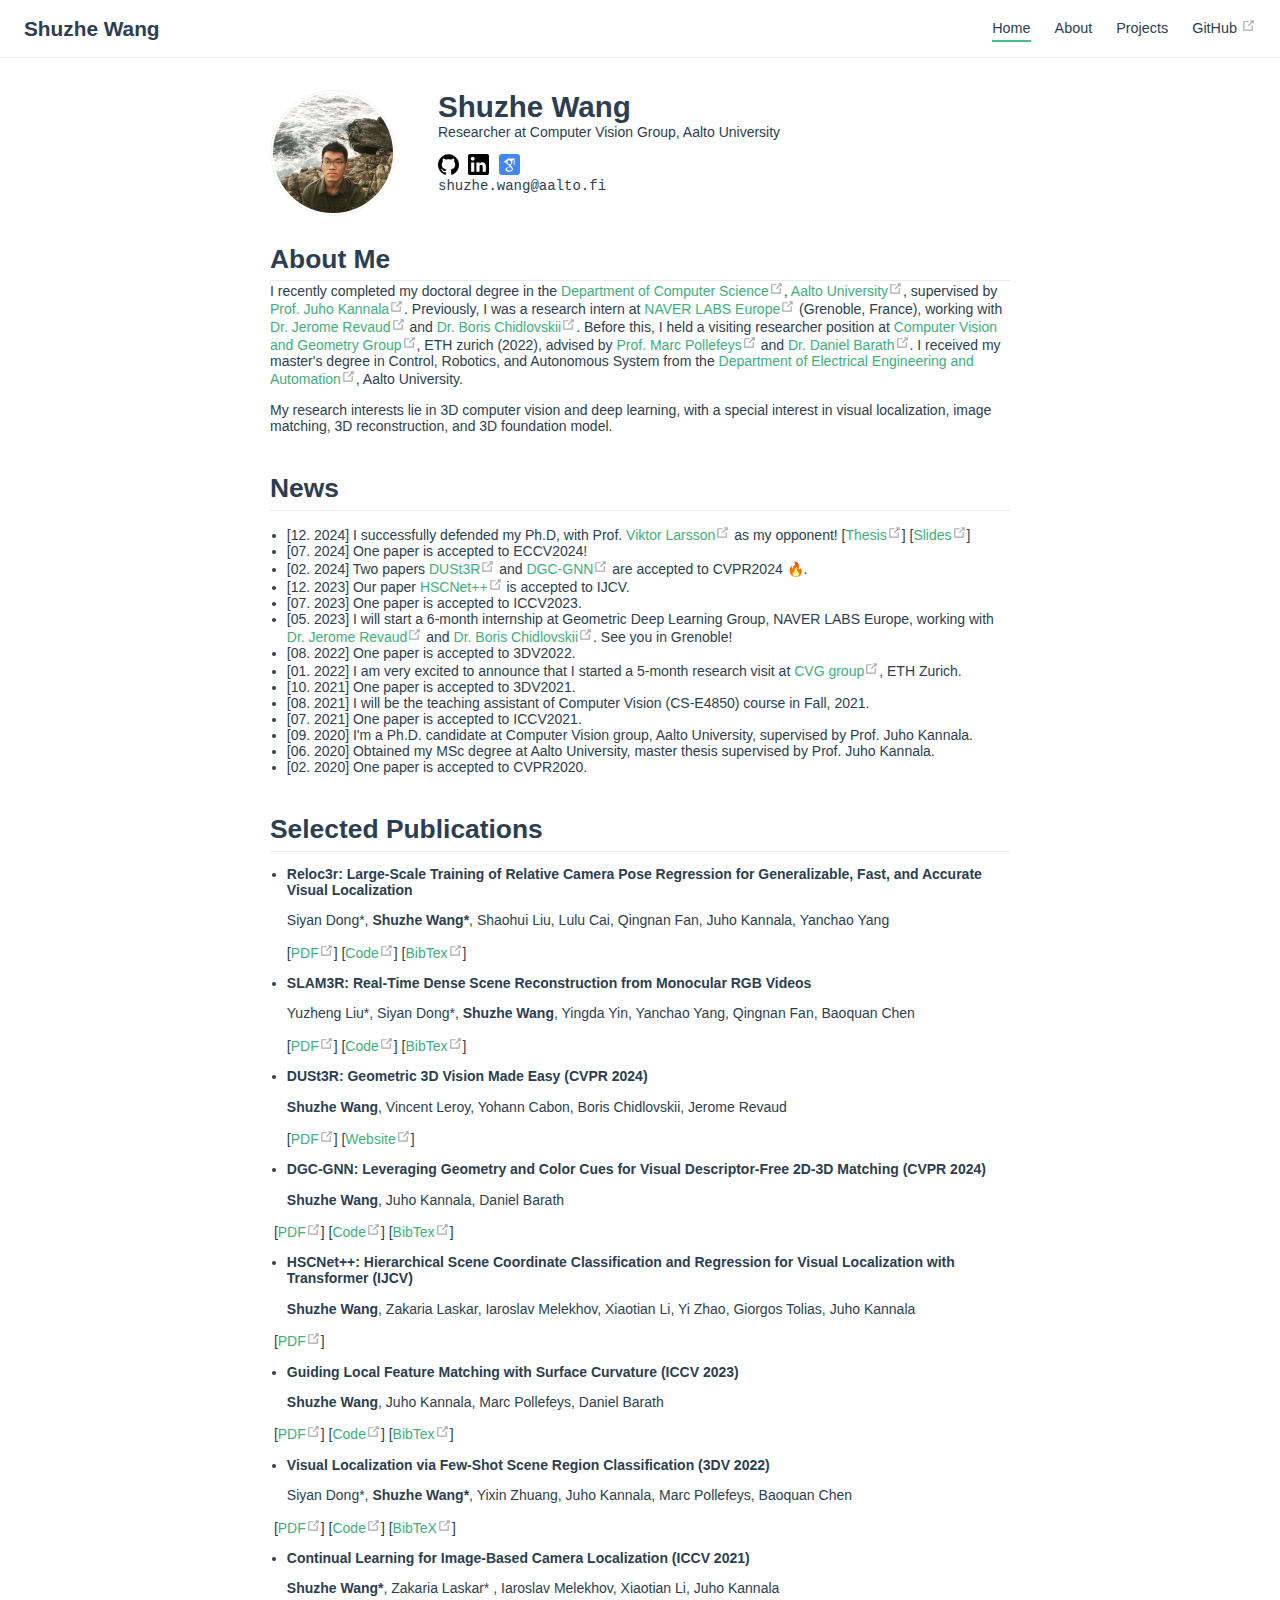
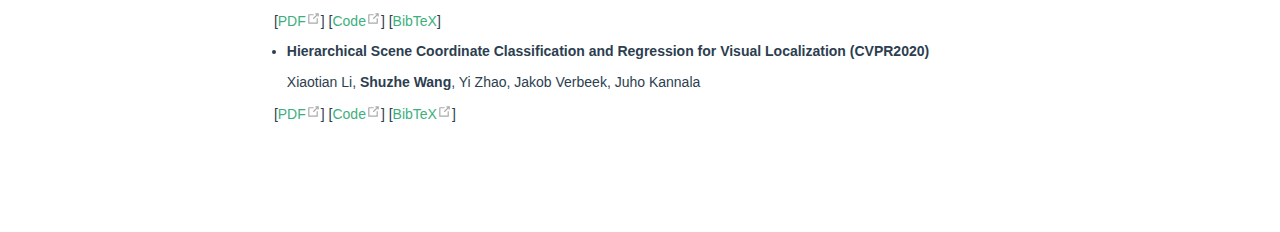
==== commit b4edb491: "update" ====
--- a/index.html
+++ b/index.html
@@ -7,7 +7,7 @@
     <meta name="description" content="The description of the site.">
     <link rel="icon" href="/logo.png">
     
-    <link rel="preload" href="/assets/css/0.styles.5bff1129.css" as="style"><link rel="preload" href="/assets/js/app.1705adcd.js" as="script"><link rel="preload" href="/assets/js/6.29d9e37a.js" as="script"><link rel="preload" href="/assets/js/3.0ae01907.js" as="script"><link rel="prefetch" href="/assets/js/10.ed4c6b3a.js"><link rel="prefetch" href="/assets/js/11.ed17755b.js"><link rel="prefetch" href="/assets/js/12.01827b90.js"><link rel="prefetch" href="/assets/js/13.5b6dbf0b.js"><link rel="prefetch" href="/assets/js/14.80689126.js"><link rel="prefetch" href="/assets/js/2.38c7697e.js"><link rel="prefetch" href="/assets/js/4.90634f4b.js"><link rel="prefetch" href="/assets/js/5.b070aab3.js"><link rel="prefetch" href="/assets/js/7.09c75ac8.js"><link rel="prefetch" href="/assets/js/8.38ded90f.js"><link rel="prefetch" href="/assets/js/9.636cb5f6.js">
+    <link rel="preload" href="/assets/css/0.styles.5bff1129.css" as="style"><link rel="preload" href="/assets/js/app.f0dc2a0e.js" as="script"><link rel="preload" href="/assets/js/6.a8e8798f.js" as="script"><link rel="preload" href="/assets/js/3.0ae01907.js" as="script"><link rel="prefetch" href="/assets/js/10.ed4c6b3a.js"><link rel="prefetch" href="/assets/js/11.ed17755b.js"><link rel="prefetch" href="/assets/js/12.01827b90.js"><link rel="prefetch" href="/assets/js/13.5b6dbf0b.js"><link rel="prefetch" href="/assets/js/14.80689126.js"><link rel="prefetch" href="/assets/js/2.38c7697e.js"><link rel="prefetch" href="/assets/js/4.90634f4b.js"><link rel="prefetch" href="/assets/js/5.b070aab3.js"><link rel="prefetch" href="/assets/js/7.09c75ac8.js"><link rel="prefetch" href="/assets/js/8.38ded90f.js"><link rel="prefetch" href="/assets/js/9.636cb5f6.js">
     <link rel="stylesheet" href="/assets/css/0.styles.5bff1129.css">
   </head>
   <body>
@@ -17,7 +17,7 @@
   GitHub
   <svg xmlns="http://www.w3.org/2000/svg" aria-hidden="true" x="0px" y="0px" viewBox="0 0 100 100" width="15" height="15" class="icon outbound"><path fill="currentColor" d="M18.8,85.1h56l0,0c2.2,0,4-1.8,4-4v-32h-8v28h-48v-48h28v-8h-32l0,0c-2.2,0-4,1.8-4,4v56C14.8,83.3,16.6,85.1,18.8,85.1z"></path> <polygon fill="currentColor" points="45.7,48.7 51.3,54.3 77.2,28.5 77.2,37.2 85.2,37.2 85.2,14.9 62.8,14.9 62.8,22.9 71.5,22.9"></polygon></svg></a></div> <!----></nav>  <!----> </div> <div class="page"> <div class="content"><div class="profile"><div class="image"><img src="/profile.jpg" alt></div> <div class="info"><div class="name">
       Shuzhe Wang
-    </div> <div class="bio"><p>Ph.D. student at Computer Vision Group, Aalto University</p></div> <div class="socials"><div><a href="https://github.com/ffrivera0" target="_blank"><img src="/icons/github.svg" alt="github" title="github"></a></div><div><a href="https://www.linkedin.com/in/shuzhe-w-371a67177/" target="_blank"><img src="/icons/linkedin-mono.svg" alt="linkedin" title="linkedin"></a></div><div><a href="https://scholar.google.com/citations?user=Kzq9fl4AAAAJ&amp;hl=en&amp;oi=ao" target="_blank"><img src="/icons/google_scholar.svg" alt="google scholar" title="google scholar"></a></div></div> <div class="contact"><div title="Contact me" class="email">shuzhe.wang@aalto.fi</div></div> <!----></div></div> <h2 id="about-me">About Me</h2> <p>I am currently in the final year of my Ph.D. studies at the <a href="https://www.aalto.fi/en/department-of-computer-science" target="_blank" rel="noopener noreferrer">Department of Computer Science<svg xmlns="http://www.w3.org/2000/svg" aria-hidden="true" x="0px" y="0px" viewBox="0 0 100 100" width="15" height="15" class="icon outbound"><path fill="currentColor" d="M18.8,85.1h56l0,0c2.2,0,4-1.8,4-4v-32h-8v28h-48v-48h28v-8h-32l0,0c-2.2,0-4,1.8-4,4v56C14.8,83.3,16.6,85.1,18.8,85.1z"></path> <polygon fill="currentColor" points="45.7,48.7 51.3,54.3 77.2,28.5 77.2,37.2 85.2,37.2 85.2,14.9 62.8,14.9 62.8,22.9 71.5,22.9"></polygon></svg></a>,  <a href="http://www.aalto.fi/en/" target="_blank" rel="noopener noreferrer">Aalto University<svg xmlns="http://www.w3.org/2000/svg" aria-hidden="true" x="0px" y="0px" viewBox="0 0 100 100" width="15" height="15" class="icon outbound"><path fill="currentColor" d="M18.8,85.1h56l0,0c2.2,0,4-1.8,4-4v-32h-8v28h-48v-48h28v-8h-32l0,0c-2.2,0-4,1.8-4,4v56C14.8,83.3,16.6,85.1,18.8,85.1z"></path> <polygon fill="currentColor" points="45.7,48.7 51.3,54.3 77.2,28.5 77.2,37.2 85.2,37.2 85.2,14.9 62.8,14.9 62.8,22.9 71.5,22.9"></polygon></svg></a>, supervised by <a href="https://users.aalto.fi/~kannalj1/" target="_blank" rel="noopener noreferrer">Prof. Juho Kannala<svg xmlns="http://www.w3.org/2000/svg" aria-hidden="true" x="0px" y="0px" viewBox="0 0 100 100" width="15" height="15" class="icon outbound"><path fill="currentColor" d="M18.8,85.1h56l0,0c2.2,0,4-1.8,4-4v-32h-8v28h-48v-48h28v-8h-32l0,0c-2.2,0-4,1.8-4,4v56C14.8,83.3,16.6,85.1,18.8,85.1z"></path> <polygon fill="currentColor" points="45.7,48.7 51.3,54.3 77.2,28.5 77.2,37.2 85.2,37.2 85.2,14.9 62.8,14.9 62.8,22.9 71.5,22.9"></polygon></svg></a>. Previously, I was a research intern at <a href="https://europe.naverlabs.com/" target="_blank" rel="noopener noreferrer">NAVER LABS Europe<svg xmlns="http://www.w3.org/2000/svg" aria-hidden="true" x="0px" y="0px" viewBox="0 0 100 100" width="15" height="15" class="icon outbound"><path fill="currentColor" d="M18.8,85.1h56l0,0c2.2,0,4-1.8,4-4v-32h-8v28h-48v-48h28v-8h-32l0,0c-2.2,0-4,1.8-4,4v56C14.8,83.3,16.6,85.1,18.8,85.1z"></path> <polygon fill="currentColor" points="45.7,48.7 51.3,54.3 77.2,28.5 77.2,37.2 85.2,37.2 85.2,14.9 62.8,14.9 62.8,22.9 71.5,22.9"></polygon></svg></a> (Grenoble, France), working with <a href="https://scholar.google.com/citations?user=asmBzogAAAAJ&hl=zh-CN" target="_blank" rel="noopener noreferrer">Dr. Jerome Revaud<svg xmlns="http://www.w3.org/2000/svg" aria-hidden="true" x="0px" y="0px" viewBox="0 0 100 100" width="15" height="15" class="icon outbound"><path fill="currentColor" d="M18.8,85.1h56l0,0c2.2,0,4-1.8,4-4v-32h-8v28h-48v-48h28v-8h-32l0,0c-2.2,0-4,1.8-4,4v56C14.8,83.3,16.6,85.1,18.8,85.1z"></path> <polygon fill="currentColor" points="45.7,48.7 51.3,54.3 77.2,28.5 77.2,37.2 85.2,37.2 85.2,14.9 62.8,14.9 62.8,22.9 71.5,22.9"></polygon></svg></a> and <a href="https://scholar.google.com/citations?user=V7EJdOcAAAAJ&hl=en" target="_blank" rel="noopener noreferrer">Dr. Boris Chidlovskii<svg xmlns="http://www.w3.org/2000/svg" aria-hidden="true" x="0px" y="0px" viewBox="0 0 100 100" width="15" height="15" class="icon outbound"><path fill="currentColor" d="M18.8,85.1h56l0,0c2.2,0,4-1.8,4-4v-32h-8v28h-48v-48h28v-8h-32l0,0c-2.2,0-4,1.8-4,4v56C14.8,83.3,16.6,85.1,18.8,85.1z"></path> <polygon fill="currentColor" points="45.7,48.7 51.3,54.3 77.2,28.5 77.2,37.2 85.2,37.2 85.2,14.9 62.8,14.9 62.8,22.9 71.5,22.9"></polygon></svg></a>. Before this, I held a visiting researcher position at <a href="http://www.cvg.ethz.ch" target="_blank" rel="noopener noreferrer">Computer Vision and Geometry Group<svg xmlns="http://www.w3.org/2000/svg" aria-hidden="true" x="0px" y="0px" viewBox="0 0 100 100" width="15" height="15" class="icon outbound"><path fill="currentColor" d="M18.8,85.1h56l0,0c2.2,0,4-1.8,4-4v-32h-8v28h-48v-48h28v-8h-32l0,0c-2.2,0-4,1.8-4,4v56C14.8,83.3,16.6,85.1,18.8,85.1z"></path> <polygon fill="currentColor" points="45.7,48.7 51.3,54.3 77.2,28.5 77.2,37.2 85.2,37.2 85.2,14.9 62.8,14.9 62.8,22.9 71.5,22.9"></polygon></svg></a>, ETH zurich (2022), advised by <a href="https://scholar.google.com/citations?user=YYH0BjEAAAAJ&hl=en" target="_blank" rel="noopener noreferrer">Prof. Marc Pollefeys<svg xmlns="http://www.w3.org/2000/svg" aria-hidden="true" x="0px" y="0px" viewBox="0 0 100 100" width="15" height="15" class="icon outbound"><path fill="currentColor" d="M18.8,85.1h56l0,0c2.2,0,4-1.8,4-4v-32h-8v28h-48v-48h28v-8h-32l0,0c-2.2,0-4,1.8-4,4v56C14.8,83.3,16.6,85.1,18.8,85.1z"></path> <polygon fill="currentColor" points="45.7,48.7 51.3,54.3 77.2,28.5 77.2,37.2 85.2,37.2 85.2,14.9 62.8,14.9 62.8,22.9 71.5,22.9"></polygon></svg></a> and <a href="https://people.inf.ethz.ch/dbarath/" target="_blank" rel="noopener noreferrer">Dr. Daniel Barath<svg xmlns="http://www.w3.org/2000/svg" aria-hidden="true" x="0px" y="0px" viewBox="0 0 100 100" width="15" height="15" class="icon outbound"><path fill="currentColor" d="M18.8,85.1h56l0,0c2.2,0,4-1.8,4-4v-32h-8v28h-48v-48h28v-8h-32l0,0c-2.2,0-4,1.8-4,4v56C14.8,83.3,16.6,85.1,18.8,85.1z"></path> <polygon fill="currentColor" points="45.7,48.7 51.3,54.3 77.2,28.5 77.2,37.2 85.2,37.2 85.2,14.9 62.8,14.9 62.8,22.9 71.5,22.9"></polygon></svg></a>. I received my master's degree in Control, Robotics, and Autonomous System from the <a href="https://www.aalto.fi/en/department-of-electrical-engineering-and-automation" target="_blank" rel="noopener noreferrer">Department of Electrical Engineering and Automation<svg xmlns="http://www.w3.org/2000/svg" aria-hidden="true" x="0px" y="0px" viewBox="0 0 100 100" width="15" height="15" class="icon outbound"><path fill="currentColor" d="M18.8,85.1h56l0,0c2.2,0,4-1.8,4-4v-32h-8v28h-48v-48h28v-8h-32l0,0c-2.2,0-4,1.8-4,4v56C14.8,83.3,16.6,85.1,18.8,85.1z"></path> <polygon fill="currentColor" points="45.7,48.7 51.3,54.3 77.2,28.5 77.2,37.2 85.2,37.2 85.2,14.9 62.8,14.9 62.8,22.9 71.5,22.9"></polygon></svg></a>, Aalto University.</p> <p>My research interests lie in 3D computer vision and deep learning, with a special interest in visual localization, image matching, 3D reconstruction, and 3D foundation model.</p> <p><strong><span style="color:red"> I am looking for a research position in industry starting later this year or early next year. I would be delighted to discuss any opportunities. Please feel free to reach out to me. </span></strong></p> <h2 id="news">News</h2> <ul><li>[07. 2024] One paper is accepted to ECCV2024!</li> <li>[02. 2024] Two papers <a href="https://dust3r.europe.naverlabs.com/" target="_blank" rel="noopener noreferrer">DUSt3R<svg xmlns="http://www.w3.org/2000/svg" aria-hidden="true" x="0px" y="0px" viewBox="0 0 100 100" width="15" height="15" class="icon outbound"><path fill="currentColor" d="M18.8,85.1h56l0,0c2.2,0,4-1.8,4-4v-32h-8v28h-48v-48h28v-8h-32l0,0c-2.2,0-4,1.8-4,4v56C14.8,83.3,16.6,85.1,18.8,85.1z"></path> <polygon fill="currentColor" points="45.7,48.7 51.3,54.3 77.2,28.5 77.2,37.2 85.2,37.2 85.2,14.9 62.8,14.9 62.8,22.9 71.5,22.9"></polygon></svg></a> and <a href="https://arxiv.org/pdf/2306.12547.pdf" target="_blank" rel="noopener noreferrer">DGC-GNN<svg xmlns="http://www.w3.org/2000/svg" aria-hidden="true" x="0px" y="0px" viewBox="0 0 100 100" width="15" height="15" class="icon outbound"><path fill="currentColor" d="M18.8,85.1h56l0,0c2.2,0,4-1.8,4-4v-32h-8v28h-48v-48h28v-8h-32l0,0c-2.2,0-4,1.8-4,4v56C14.8,83.3,16.6,85.1,18.8,85.1z"></path> <polygon fill="currentColor" points="45.7,48.7 51.3,54.3 77.2,28.5 77.2,37.2 85.2,37.2 85.2,14.9 62.8,14.9 62.8,22.9 71.5,22.9"></polygon></svg></a> are accepted to CVPR2024​ 🔥.</li> <li>[12. 2023] Our paper <a href="https://link.springer.com/article/10.1007/s11263-023-01982-9" target="_blank" rel="noopener noreferrer">HSCNet++<svg xmlns="http://www.w3.org/2000/svg" aria-hidden="true" x="0px" y="0px" viewBox="0 0 100 100" width="15" height="15" class="icon outbound"><path fill="currentColor" d="M18.8,85.1h56l0,0c2.2,0,4-1.8,4-4v-32h-8v28h-48v-48h28v-8h-32l0,0c-2.2,0-4,1.8-4,4v56C14.8,83.3,16.6,85.1,18.8,85.1z"></path> <polygon fill="currentColor" points="45.7,48.7 51.3,54.3 77.2,28.5 77.2,37.2 85.2,37.2 85.2,14.9 62.8,14.9 62.8,22.9 71.5,22.9"></polygon></svg></a> is accepted to IJCV.</li> <li>[07. 2023] One paper is accepted to ICCV2023.</li> <li>[05. 2023] I will start a 6-month internship at Geometric Deep Learning Group, NAVER LABS Europe, working with <a href="https://scholar.google.com/citations?user=asmBzogAAAAJ&hl=zh-CN" target="_blank" rel="noopener noreferrer">Dr. Jerome Revaud<svg xmlns="http://www.w3.org/2000/svg" aria-hidden="true" x="0px" y="0px" viewBox="0 0 100 100" width="15" height="15" class="icon outbound"><path fill="currentColor" d="M18.8,85.1h56l0,0c2.2,0,4-1.8,4-4v-32h-8v28h-48v-48h28v-8h-32l0,0c-2.2,0-4,1.8-4,4v56C14.8,83.3,16.6,85.1,18.8,85.1z"></path> <polygon fill="currentColor" points="45.7,48.7 51.3,54.3 77.2,28.5 77.2,37.2 85.2,37.2 85.2,14.9 62.8,14.9 62.8,22.9 71.5,22.9"></polygon></svg></a> and <a href="https://scholar.google.com/citations?user=V7EJdOcAAAAJ&hl=en" target="_blank" rel="noopener noreferrer">Dr. Boris Chidlovskii<svg xmlns="http://www.w3.org/2000/svg" aria-hidden="true" x="0px" y="0px" viewBox="0 0 100 100" width="15" height="15" class="icon outbound"><path fill="currentColor" d="M18.8,85.1h56l0,0c2.2,0,4-1.8,4-4v-32h-8v28h-48v-48h28v-8h-32l0,0c-2.2,0-4,1.8-4,4v56C14.8,83.3,16.6,85.1,18.8,85.1z"></path> <polygon fill="currentColor" points="45.7,48.7 51.3,54.3 77.2,28.5 77.2,37.2 85.2,37.2 85.2,14.9 62.8,14.9 62.8,22.9 71.5,22.9"></polygon></svg></a>. See you in Grenoble!</li> <li>[08. 2022] One paper is accepted to 3DV2022.</li> <li>[01. 2022] I am very excited to announce that I started a 5-month research visit at <a href="https://cvg.ethz.ch/" target="_blank" rel="noopener noreferrer">CVG group<svg xmlns="http://www.w3.org/2000/svg" aria-hidden="true" x="0px" y="0px" viewBox="0 0 100 100" width="15" height="15" class="icon outbound"><path fill="currentColor" d="M18.8,85.1h56l0,0c2.2,0,4-1.8,4-4v-32h-8v28h-48v-48h28v-8h-32l0,0c-2.2,0-4,1.8-4,4v56C14.8,83.3,16.6,85.1,18.8,85.1z"></path> <polygon fill="currentColor" points="45.7,48.7 51.3,54.3 77.2,28.5 77.2,37.2 85.2,37.2 85.2,14.9 62.8,14.9 62.8,22.9 71.5,22.9"></polygon></svg></a>, ETH Zurich.</li> <li>[10. 2021]  One paper is accepted to 3DV2021.</li> <li>[08. 2021]  I will be the teaching assistant of Computer Vision (CS-E4850) course in Fall, 2021.</li> <li>[07. 2021]  One paper is accepted to ICCV2021.</li> <li>[09. 2020]  I'm a Ph.D. candidate at Computer Vision group, Aalto University, supervised by Prof. Juho Kannala.</li> <li>[06. 2020] Obtained my MSc degree at Aalto University, master thesis supervised by Prof. Juho Kannala.</li> <li>[02. 2020] One paper is accepted to CVPR2020.</li></ul> <h2 id="publications">Publications</h2> <ul><li><p><strong>DUSt3R: Geometric 3D Vision Made Easy (CVPR 2024)</strong></p> <p><strong>Shuzhe Wang</strong>, Vincent Leroy, Yohann Cabon, Boris Chidlovskii, Jerome Revaud</p> <p>[<a href="https://openaccess.thecvf.com/content/CVPR2024/papers/Wang_DUSt3R_Geometric_3D_Vision_Made_Easy_CVPR_2024_paper.pdf" target="_blank" rel="noopener noreferrer">PDF<svg xmlns="http://www.w3.org/2000/svg" aria-hidden="true" x="0px" y="0px" viewBox="0 0 100 100" width="15" height="15" class="icon outbound"><path fill="currentColor" d="M18.8,85.1h56l0,0c2.2,0,4-1.8,4-4v-32h-8v28h-48v-48h28v-8h-32l0,0c-2.2,0-4,1.8-4,4v56C14.8,83.3,16.6,85.1,18.8,85.1z"></path> <polygon fill="currentColor" points="45.7,48.7 51.3,54.3 77.2,28.5 77.2,37.2 85.2,37.2 85.2,14.9 62.8,14.9 62.8,22.9 71.5,22.9"></polygon></svg></a>] [<a href="https://dust3r.europe.naverlabs.com/" target="_blank" rel="noopener noreferrer">Website<svg xmlns="http://www.w3.org/2000/svg" aria-hidden="true" x="0px" y="0px" viewBox="0 0 100 100" width="15" height="15" class="icon outbound"><path fill="currentColor" d="M18.8,85.1h56l0,0c2.2,0,4-1.8,4-4v-32h-8v28h-48v-48h28v-8h-32l0,0c-2.2,0-4,1.8-4,4v56C14.8,83.3,16.6,85.1,18.8,85.1z"></path> <polygon fill="currentColor" points="45.7,48.7 51.3,54.3 77.2,28.5 77.2,37.2 85.2,37.2 85.2,14.9 62.8,14.9 62.8,22.9 71.5,22.9"></polygon></svg></a>]</p></li> <li><p><strong>DGC-GNN: Leveraging Geometry and Color Cues for Visual Descriptor-Free 2D-3D Matching (CVPR 2024)</strong></p> <p><strong>Shuzhe Wang</strong>,  Juho Kannala, Daniel Barath</p></li></ul> <p>​        [<a href="https://openaccess.thecvf.com/content/CVPR2024/papers/Wang_DGC-GNN_Leveraging_Geometry_and_Color_Cues_for_Visual_Descriptor-Free_2D-3D_CVPR_2024_paper.pdf" target="_blank" rel="noopener noreferrer">PDF<svg xmlns="http://www.w3.org/2000/svg" aria-hidden="true" x="0px" y="0px" viewBox="0 0 100 100" width="15" height="15" class="icon outbound"><path fill="currentColor" d="M18.8,85.1h56l0,0c2.2,0,4-1.8,4-4v-32h-8v28h-48v-48h28v-8h-32l0,0c-2.2,0-4,1.8-4,4v56C14.8,83.3,16.6,85.1,18.8,85.1z"></path> <polygon fill="currentColor" points="45.7,48.7 51.3,54.3 77.2,28.5 77.2,37.2 85.2,37.2 85.2,14.9 62.8,14.9 62.8,22.9 71.5,22.9"></polygon></svg></a>] [<a href="https://github.com/AaltoVision/DGC-GNN-release" target="_blank" rel="noopener noreferrer">Code<svg xmlns="http://www.w3.org/2000/svg" aria-hidden="true" x="0px" y="0px" viewBox="0 0 100 100" width="15" height="15" class="icon outbound"><path fill="currentColor" d="M18.8,85.1h56l0,0c2.2,0,4-1.8,4-4v-32h-8v28h-48v-48h28v-8h-32l0,0c-2.2,0-4,1.8-4,4v56C14.8,83.3,16.6,85.1,18.8,85.1z"></path> <polygon fill="currentColor" points="45.7,48.7 51.3,54.3 77.2,28.5 77.2,37.2 85.2,37.2 85.2,14.9 62.8,14.9 62.8,22.9 71.5,22.9"></polygon></svg></a>] [<a href="https://scholar.googleusercontent.com/scholar.bib?q=info:1HKxBm8l7PAJ:scholar.google.com/&output=citation&scisdr=ClEJAWwfEPnhqyvlJGI:AFWwaeYAAAAAZYrjPGJE2qEKa0Y8KnMI1I9lJjk&scisig=AFWwaeYAAAAAZYrjPBayOkJ1gex1VssHWD5_3WI&scisf=4&ct=citation&cd=-1&hl=zh-CN" target="_blank" rel="noopener noreferrer">BibTex<svg xmlns="http://www.w3.org/2000/svg" aria-hidden="true" x="0px" y="0px" viewBox="0 0 100 100" width="15" height="15" class="icon outbound"><path fill="currentColor" d="M18.8,85.1h56l0,0c2.2,0,4-1.8,4-4v-32h-8v28h-48v-48h28v-8h-32l0,0c-2.2,0-4,1.8-4,4v56C14.8,83.3,16.6,85.1,18.8,85.1z"></path> <polygon fill="currentColor" points="45.7,48.7 51.3,54.3 77.2,28.5 77.2,37.2 85.2,37.2 85.2,14.9 62.8,14.9 62.8,22.9 71.5,22.9"></polygon></svg></a>]</p> <ul><li><p><strong>HSCNet++: Hierarchical Scene Coordinate Classification and Regression for Visual Localization with Transformer (IJCV)</strong></p> <p><strong>Shuzhe Wang</strong>, Zakaria Laskar, Iaroslav Melekhov, Xiaotian Li, Yi Zhao, Giorgos Tolias, Juho Kannala</p></li></ul> <p>​        [<a href="https://link.springer.com/article/10.1007/s11263-023-01982-9" target="_blank" rel="noopener noreferrer">PDF<svg xmlns="http://www.w3.org/2000/svg" aria-hidden="true" x="0px" y="0px" viewBox="0 0 100 100" width="15" height="15" class="icon outbound"><path fill="currentColor" d="M18.8,85.1h56l0,0c2.2,0,4-1.8,4-4v-32h-8v28h-48v-48h28v-8h-32l0,0c-2.2,0-4,1.8-4,4v56C14.8,83.3,16.6,85.1,18.8,85.1z"></path> <polygon fill="currentColor" points="45.7,48.7 51.3,54.3 77.2,28.5 77.2,37.2 85.2,37.2 85.2,14.9 62.8,14.9 62.8,22.9 71.5,22.9"></polygon></svg></a>]</p> <ul><li><p><strong>Guiding Local Feature Matching with Surface Curvature (ICCV 2023)</strong></p> <p><strong>Shuzhe Wang</strong>, Juho Kannala, Marc Pollefeys, Daniel Barath</p></li></ul> <p>​        [<a href="https://openaccess.thecvf.com/content/ICCV2023/papers/Wang_Guiding_Local_Feature_Matching_with_Surface_Curvature_ICCV_2023_paper.pdf" target="_blank" rel="noopener noreferrer">PDF<svg xmlns="http://www.w3.org/2000/svg" aria-hidden="true" x="0px" y="0px" viewBox="0 0 100 100" width="15" height="15" class="icon outbound"><path fill="currentColor" d="M18.8,85.1h56l0,0c2.2,0,4-1.8,4-4v-32h-8v28h-48v-48h28v-8h-32l0,0c-2.2,0-4,1.8-4,4v56C14.8,83.3,16.6,85.1,18.8,85.1z"></path> <polygon fill="currentColor" points="45.7,48.7 51.3,54.3 77.2,28.5 77.2,37.2 85.2,37.2 85.2,14.9 62.8,14.9 62.8,22.9 71.5,22.9"></polygon></svg></a>] [<a href="https://github.com/AaltoVision/surface-curvature-estimator" target="_blank" rel="noopener noreferrer">Code<svg xmlns="http://www.w3.org/2000/svg" aria-hidden="true" x="0px" y="0px" viewBox="0 0 100 100" width="15" height="15" class="icon outbound"><path fill="currentColor" d="M18.8,85.1h56l0,0c2.2,0,4-1.8,4-4v-32h-8v28h-48v-48h28v-8h-32l0,0c-2.2,0-4,1.8-4,4v56C14.8,83.3,16.6,85.1,18.8,85.1z"></path> <polygon fill="currentColor" points="45.7,48.7 51.3,54.3 77.2,28.5 77.2,37.2 85.2,37.2 85.2,14.9 62.8,14.9 62.8,22.9 71.5,22.9"></polygon></svg></a>] [<a href="https://scholar.googleusercontent.com/scholar.bib?q=info:ySMZJ7jBErcJ:scholar.google.com/&output=citation&scisdr=ClEJAWwfEPnhqyvnlq0:AFWwaeYAAAAAZYrhjq2Lqman50VYqJ8_K2zj9kk&scisig=AFWwaeYAAAAAZYrhjoWvSEfsjtpuOHxOoMNDPBM&scisf=4&ct=citation&cd=-1&hl=en&scfhb=1" target="_blank" rel="noopener noreferrer">BibTex<svg xmlns="http://www.w3.org/2000/svg" aria-hidden="true" x="0px" y="0px" viewBox="0 0 100 100" width="15" height="15" class="icon outbound"><path fill="currentColor" d="M18.8,85.1h56l0,0c2.2,0,4-1.8,4-4v-32h-8v28h-48v-48h28v-8h-32l0,0c-2.2,0-4,1.8-4,4v56C14.8,83.3,16.6,85.1,18.8,85.1z"></path> <polygon fill="currentColor" points="45.7,48.7 51.3,54.3 77.2,28.5 77.2,37.2 85.2,37.2 85.2,14.9 62.8,14.9 62.8,22.9 71.5,22.9"></polygon></svg></a>]</p> <ul><li><p><strong>Visual Localization via Few-Shot Scene Region Classification (3DV 2022)</strong></p> <p>Siyan Dong*,  <strong>Shuzhe Wang*</strong>, Yixin Zhuang, Juho Kannala, Marc Pollefeys, Baoquan Chen</p></li></ul> <p>​        [<a href="https://arxiv.org/abs/2208.06933" target="_blank" rel="noopener noreferrer">PDF<svg xmlns="http://www.w3.org/2000/svg" aria-hidden="true" x="0px" y="0px" viewBox="0 0 100 100" width="15" height="15" class="icon outbound"><path fill="currentColor" d="M18.8,85.1h56l0,0c2.2,0,4-1.8,4-4v-32h-8v28h-48v-48h28v-8h-32l0,0c-2.2,0-4,1.8-4,4v56C14.8,83.3,16.6,85.1,18.8,85.1z"></path> <polygon fill="currentColor" points="45.7,48.7 51.3,54.3 77.2,28.5 77.2,37.2 85.2,37.2 85.2,14.9 62.8,14.9 62.8,22.9 71.5,22.9"></polygon></svg></a>] [<a href="https://github.com/siyandong/SRC" target="_blank" rel="noopener noreferrer">Code<svg xmlns="http://www.w3.org/2000/svg" aria-hidden="true" x="0px" y="0px" viewBox="0 0 100 100" width="15" height="15" class="icon outbound"><path fill="currentColor" d="M18.8,85.1h56l0,0c2.2,0,4-1.8,4-4v-32h-8v28h-48v-48h28v-8h-32l0,0c-2.2,0-4,1.8-4,4v56C14.8,83.3,16.6,85.1,18.8,85.1z"></path> <polygon fill="currentColor" points="45.7,48.7 51.3,54.3 77.2,28.5 77.2,37.2 85.2,37.2 85.2,14.9 62.8,14.9 62.8,22.9 71.5,22.9"></polygon></svg></a>] [<a href="https://scholar.googleusercontent.com/scholar.bib?q=info:oprcFyaIL5UJ:scholar.google.com/&output=citation&scisdr=CgXXTOCrEKzvtgUwYIc:AAGBfm0AAAAAYYA2eIcD37_zmmr5rIQ4xQV_20KiZSAc&scisig=AAGBfm0AAAAAYYA2eHBNQKP9nK_VytByFwSiCySfOMT1&scisf=4&ct=citation&cd=-1&hl=zh-CN" target="_blank" rel="noopener noreferrer">BibTeX<svg xmlns="http://www.w3.org/2000/svg" aria-hidden="true" x="0px" y="0px" viewBox="0 0 100 100" width="15" height="15" class="icon outbound"><path fill="currentColor" d="M18.8,85.1h56l0,0c2.2,0,4-1.8,4-4v-32h-8v28h-48v-48h28v-8h-32l0,0c-2.2,0-4,1.8-4,4v56C14.8,83.3,16.6,85.1,18.8,85.1z"></path> <polygon fill="currentColor" points="45.7,48.7 51.3,54.3 77.2,28.5 77.2,37.2 85.2,37.2 85.2,14.9 62.8,14.9 62.8,22.9 71.5,22.9"></polygon></svg></a>]</p> <ul><li><p><strong>Digging Into Self-Supervised Learning of Feature Descriptors (3DV 2021)</strong></p> <p>Iaroslav Melekhov, Zakaria Laskar, Xiaotian Li, <strong>Shuzhe Wang</strong>, Juho Kannala</p></li></ul> <p>​        [<a href="https://arxiv.org/pdf/2110.04773.pdf" target="_blank" rel="noopener noreferrer">PDF<svg xmlns="http://www.w3.org/2000/svg" aria-hidden="true" x="0px" y="0px" viewBox="0 0 100 100" width="15" height="15" class="icon outbound"><path fill="currentColor" d="M18.8,85.1h56l0,0c2.2,0,4-1.8,4-4v-32h-8v28h-48v-48h28v-8h-32l0,0c-2.2,0-4,1.8-4,4v56C14.8,83.3,16.6,85.1,18.8,85.1z"></path> <polygon fill="currentColor" points="45.7,48.7 51.3,54.3 77.2,28.5 77.2,37.2 85.2,37.2 85.2,14.9 62.8,14.9 62.8,22.9 71.5,22.9"></polygon></svg></a>] [<a href>Code</a>] [<a href="https://scholar.googleusercontent.com/scholar.bib?q=info:oprcFyaIL5UJ:scholar.google.com/&output=citation&scisdr=CgXXTOCrEKzvtgUwYIc:AAGBfm0AAAAAYYA2eIcD37_zmmr5rIQ4xQV_20KiZSAc&scisig=AAGBfm0AAAAAYYA2eHBNQKP9nK_VytByFwSiCySfOMT1&scisf=4&ct=citation&cd=-1&hl=zh-CN" target="_blank" rel="noopener noreferrer">BibTeX<svg xmlns="http://www.w3.org/2000/svg" aria-hidden="true" x="0px" y="0px" viewBox="0 0 100 100" width="15" height="15" class="icon outbound"><path fill="currentColor" d="M18.8,85.1h56l0,0c2.2,0,4-1.8,4-4v-32h-8v28h-48v-48h28v-8h-32l0,0c-2.2,0-4,1.8-4,4v56C14.8,83.3,16.6,85.1,18.8,85.1z"></path> <polygon fill="currentColor" points="45.7,48.7 51.3,54.3 77.2,28.5 77.2,37.2 85.2,37.2 85.2,14.9 62.8,14.9 62.8,22.9 71.5,22.9"></polygon></svg></a>]</p> <ul><li><p><strong>Continual Learning for Image-Based Camera Localization (ICCV 2021)</strong></p> <p><strong>Shuzhe Wang*</strong>, Zakaria Laskar* , Iaroslav Melekhov, Xiaotian Li, Juho Kannala</p></li></ul> <p>​        [<a href="https://openaccess.thecvf.com/content/ICCV2021/papers/Wang_Continual_Learning_for_Image-Based_Camera_Localization_ICCV_2021_paper.pdf" target="_blank" rel="noopener noreferrer">PDF<svg xmlns="http://www.w3.org/2000/svg" aria-hidden="true" x="0px" y="0px" viewBox="0 0 100 100" width="15" height="15" class="icon outbound"><path fill="currentColor" d="M18.8,85.1h56l0,0c2.2,0,4-1.8,4-4v-32h-8v28h-48v-48h28v-8h-32l0,0c-2.2,0-4,1.8-4,4v56C14.8,83.3,16.6,85.1,18.8,85.1z"></path> <polygon fill="currentColor" points="45.7,48.7 51.3,54.3 77.2,28.5 77.2,37.2 85.2,37.2 85.2,14.9 62.8,14.9 62.8,22.9 71.5,22.9"></polygon></svg></a>] [<a href="https://github.com/AaltoVision/CL_HSCNet" target="_blank" rel="noopener noreferrer">Code<svg xmlns="http://www.w3.org/2000/svg" aria-hidden="true" x="0px" y="0px" viewBox="0 0 100 100" width="15" height="15" class="icon outbound"><path fill="currentColor" d="M18.8,85.1h56l0,0c2.2,0,4-1.8,4-4v-32h-8v28h-48v-48h28v-8h-32l0,0c-2.2,0-4,1.8-4,4v56C14.8,83.3,16.6,85.1,18.8,85.1z"></path> <polygon fill="currentColor" points="45.7,48.7 51.3,54.3 77.2,28.5 77.2,37.2 85.2,37.2 85.2,14.9 62.8,14.9 62.8,22.9 71.5,22.9"></polygon></svg></a>] [<a href>BibTeX</a>]</p> <ul><li><p><strong>Hierarchical Scene Coordinate Classification and Regression for Visual Localization (CVPR2020)</strong></p> <p>Xiaotian Li, <strong>Shuzhe Wang</strong>, Yi Zhao, Jakob Verbeek, Juho Kannala</p></li></ul> <p>​       [<a href="https://openaccess.thecvf.com/content_CVPR_2020/papers/Li_Hierarchical_Scene_Coordinate_Classification_and_Regression_for_Visual_Localization_CVPR_2020_paper.pdf" target="_blank" rel="noopener noreferrer">PDF<svg xmlns="http://www.w3.org/2000/svg" aria-hidden="true" x="0px" y="0px" viewBox="0 0 100 100" width="15" height="15" class="icon outbound"><path fill="currentColor" d="M18.8,85.1h56l0,0c2.2,0,4-1.8,4-4v-32h-8v28h-48v-48h28v-8h-32l0,0c-2.2,0-4,1.8-4,4v56C14.8,83.3,16.6,85.1,18.8,85.1z"></path> <polygon fill="currentColor" points="45.7,48.7 51.3,54.3 77.2,28.5 77.2,37.2 85.2,37.2 85.2,14.9 62.8,14.9 62.8,22.9 71.5,22.9"></polygon></svg></a>] [<a href="https://github.com/AaltoVision/hscnet" target="_blank" rel="noopener noreferrer">Code<svg xmlns="http://www.w3.org/2000/svg" aria-hidden="true" x="0px" y="0px" viewBox="0 0 100 100" width="15" height="15" class="icon outbound"><path fill="currentColor" d="M18.8,85.1h56l0,0c2.2,0,4-1.8,4-4v-32h-8v28h-48v-48h28v-8h-32l0,0c-2.2,0-4,1.8-4,4v56C14.8,83.3,16.6,85.1,18.8,85.1z"></path> <polygon fill="currentColor" points="45.7,48.7 51.3,54.3 77.2,28.5 77.2,37.2 85.2,37.2 85.2,14.9 62.8,14.9 62.8,22.9 71.5,22.9"></polygon></svg></a>] [<a href="https://scholar.googleusercontent.com/scholar.bib?q=info:EIIgXVmnYHEJ:scholar.google.com/&output=citation&scisdr=CgXT_HuZEIa99Kxm_N0:AAGBfm0AAAAAYSVg5N1OB_SSVoyNDEDW0B_6poErDXZA&scisig=AAGBfm0AAAAAYSVg5CFuBHOzFJbO7OR9FJcqHkdNItRa&scisf=4&ct=citation&cd=-1&hl=en" target="_blank" rel="noopener noreferrer">BibTeX<svg xmlns="http://www.w3.org/2000/svg" aria-hidden="true" x="0px" y="0px" viewBox="0 0 100 100" width="15" height="15" class="icon outbound"><path fill="currentColor" d="M18.8,85.1h56l0,0c2.2,0,4-1.8,4-4v-32h-8v28h-48v-48h28v-8h-32l0,0c-2.2,0-4,1.8-4,4v56C14.8,83.3,16.6,85.1,18.8,85.1z"></path> <polygon fill="currentColor" points="45.7,48.7 51.3,54.3 77.2,28.5 77.2,37.2 85.2,37.2 85.2,14.9 62.8,14.9 62.8,22.9 71.5,22.9"></polygon></svg></a>]</p></div> <div class="page-edit"><!----> <!----></div> <!----> </div> <!----></div></div>
-    <script src="/assets/js/app.1705adcd.js" defer></script><script src="/assets/js/6.29d9e37a.js" defer></script><script src="/assets/js/3.0ae01907.js" defer></script>
+    </div> <div class="bio"><p>Researcher at Computer Vision Group, Aalto University</p></div> <div class="socials"><div><a href="https://github.com/ffrivera0" target="_blank"><img src="/icons/github.svg" alt="github" title="github"></a></div><div><a href="https://www.linkedin.com/in/shuzhe-w-371a67177/" target="_blank"><img src="/icons/linkedin-mono.svg" alt="linkedin" title="linkedin"></a></div><div><a href="https://scholar.google.com/citations?user=Kzq9fl4AAAAJ&amp;hl=en&amp;oi=ao" target="_blank"><img src="/icons/google_scholar.svg" alt="google scholar" title="google scholar"></a></div></div> <div class="contact"><div title="Contact me" class="email">shuzhe.wang@aalto.fi</div></div> <!----></div></div> <h2 id="about-me">About Me</h2> <p>I recently completed my doctoral degree in the <a href="https://www.aalto.fi/en/department-of-computer-science" target="_blank" rel="noopener noreferrer">Department of Computer Science<svg xmlns="http://www.w3.org/2000/svg" aria-hidden="true" x="0px" y="0px" viewBox="0 0 100 100" width="15" height="15" class="icon outbound"><path fill="currentColor" d="M18.8,85.1h56l0,0c2.2,0,4-1.8,4-4v-32h-8v28h-48v-48h28v-8h-32l0,0c-2.2,0-4,1.8-4,4v56C14.8,83.3,16.6,85.1,18.8,85.1z"></path> <polygon fill="currentColor" points="45.7,48.7 51.3,54.3 77.2,28.5 77.2,37.2 85.2,37.2 85.2,14.9 62.8,14.9 62.8,22.9 71.5,22.9"></polygon></svg></a>,  <a href="http://www.aalto.fi/en/" target="_blank" rel="noopener noreferrer">Aalto University<svg xmlns="http://www.w3.org/2000/svg" aria-hidden="true" x="0px" y="0px" viewBox="0 0 100 100" width="15" height="15" class="icon outbound"><path fill="currentColor" d="M18.8,85.1h56l0,0c2.2,0,4-1.8,4-4v-32h-8v28h-48v-48h28v-8h-32l0,0c-2.2,0-4,1.8-4,4v56C14.8,83.3,16.6,85.1,18.8,85.1z"></path> <polygon fill="currentColor" points="45.7,48.7 51.3,54.3 77.2,28.5 77.2,37.2 85.2,37.2 85.2,14.9 62.8,14.9 62.8,22.9 71.5,22.9"></polygon></svg></a>, supervised by <a href="https://users.aalto.fi/~kannalj1/" target="_blank" rel="noopener noreferrer">Prof. Juho Kannala<svg xmlns="http://www.w3.org/2000/svg" aria-hidden="true" x="0px" y="0px" viewBox="0 0 100 100" width="15" height="15" class="icon outbound"><path fill="currentColor" d="M18.8,85.1h56l0,0c2.2,0,4-1.8,4-4v-32h-8v28h-48v-48h28v-8h-32l0,0c-2.2,0-4,1.8-4,4v56C14.8,83.3,16.6,85.1,18.8,85.1z"></path> <polygon fill="currentColor" points="45.7,48.7 51.3,54.3 77.2,28.5 77.2,37.2 85.2,37.2 85.2,14.9 62.8,14.9 62.8,22.9 71.5,22.9"></polygon></svg></a>. Previously, I was a research intern at <a href="https://europe.naverlabs.com/" target="_blank" rel="noopener noreferrer">NAVER LABS Europe<svg xmlns="http://www.w3.org/2000/svg" aria-hidden="true" x="0px" y="0px" viewBox="0 0 100 100" width="15" height="15" class="icon outbound"><path fill="currentColor" d="M18.8,85.1h56l0,0c2.2,0,4-1.8,4-4v-32h-8v28h-48v-48h28v-8h-32l0,0c-2.2,0-4,1.8-4,4v56C14.8,83.3,16.6,85.1,18.8,85.1z"></path> <polygon fill="currentColor" points="45.7,48.7 51.3,54.3 77.2,28.5 77.2,37.2 85.2,37.2 85.2,14.9 62.8,14.9 62.8,22.9 71.5,22.9"></polygon></svg></a> (Grenoble, France), working with <a href="https://scholar.google.com/citations?user=asmBzogAAAAJ&hl=zh-CN" target="_blank" rel="noopener noreferrer">Dr. Jerome Revaud<svg xmlns="http://www.w3.org/2000/svg" aria-hidden="true" x="0px" y="0px" viewBox="0 0 100 100" width="15" height="15" class="icon outbound"><path fill="currentColor" d="M18.8,85.1h56l0,0c2.2,0,4-1.8,4-4v-32h-8v28h-48v-48h28v-8h-32l0,0c-2.2,0-4,1.8-4,4v56C14.8,83.3,16.6,85.1,18.8,85.1z"></path> <polygon fill="currentColor" points="45.7,48.7 51.3,54.3 77.2,28.5 77.2,37.2 85.2,37.2 85.2,14.9 62.8,14.9 62.8,22.9 71.5,22.9"></polygon></svg></a> and <a href="https://scholar.google.com/citations?user=V7EJdOcAAAAJ&hl=en" target="_blank" rel="noopener noreferrer">Dr. Boris Chidlovskii<svg xmlns="http://www.w3.org/2000/svg" aria-hidden="true" x="0px" y="0px" viewBox="0 0 100 100" width="15" height="15" class="icon outbound"><path fill="currentColor" d="M18.8,85.1h56l0,0c2.2,0,4-1.8,4-4v-32h-8v28h-48v-48h28v-8h-32l0,0c-2.2,0-4,1.8-4,4v56C14.8,83.3,16.6,85.1,18.8,85.1z"></path> <polygon fill="currentColor" points="45.7,48.7 51.3,54.3 77.2,28.5 77.2,37.2 85.2,37.2 85.2,14.9 62.8,14.9 62.8,22.9 71.5,22.9"></polygon></svg></a>. Before this, I held a visiting researcher position at <a href="http://www.cvg.ethz.ch" target="_blank" rel="noopener noreferrer">Computer Vision and Geometry Group<svg xmlns="http://www.w3.org/2000/svg" aria-hidden="true" x="0px" y="0px" viewBox="0 0 100 100" width="15" height="15" class="icon outbound"><path fill="currentColor" d="M18.8,85.1h56l0,0c2.2,0,4-1.8,4-4v-32h-8v28h-48v-48h28v-8h-32l0,0c-2.2,0-4,1.8-4,4v56C14.8,83.3,16.6,85.1,18.8,85.1z"></path> <polygon fill="currentColor" points="45.7,48.7 51.3,54.3 77.2,28.5 77.2,37.2 85.2,37.2 85.2,14.9 62.8,14.9 62.8,22.9 71.5,22.9"></polygon></svg></a>, ETH zurich (2022), advised by <a href="https://scholar.google.com/citations?user=YYH0BjEAAAAJ&hl=en" target="_blank" rel="noopener noreferrer">Prof. Marc Pollefeys<svg xmlns="http://www.w3.org/2000/svg" aria-hidden="true" x="0px" y="0px" viewBox="0 0 100 100" width="15" height="15" class="icon outbound"><path fill="currentColor" d="M18.8,85.1h56l0,0c2.2,0,4-1.8,4-4v-32h-8v28h-48v-48h28v-8h-32l0,0c-2.2,0-4,1.8-4,4v56C14.8,83.3,16.6,85.1,18.8,85.1z"></path> <polygon fill="currentColor" points="45.7,48.7 51.3,54.3 77.2,28.5 77.2,37.2 85.2,37.2 85.2,14.9 62.8,14.9 62.8,22.9 71.5,22.9"></polygon></svg></a> and <a href="https://people.inf.ethz.ch/dbarath/" target="_blank" rel="noopener noreferrer">Dr. Daniel Barath<svg xmlns="http://www.w3.org/2000/svg" aria-hidden="true" x="0px" y="0px" viewBox="0 0 100 100" width="15" height="15" class="icon outbound"><path fill="currentColor" d="M18.8,85.1h56l0,0c2.2,0,4-1.8,4-4v-32h-8v28h-48v-48h28v-8h-32l0,0c-2.2,0-4,1.8-4,4v56C14.8,83.3,16.6,85.1,18.8,85.1z"></path> <polygon fill="currentColor" points="45.7,48.7 51.3,54.3 77.2,28.5 77.2,37.2 85.2,37.2 85.2,14.9 62.8,14.9 62.8,22.9 71.5,22.9"></polygon></svg></a>. I received my master's degree in Control, Robotics, and Autonomous System from the <a href="https://www.aalto.fi/en/department-of-electrical-engineering-and-automation" target="_blank" rel="noopener noreferrer">Department of Electrical Engineering and Automation<svg xmlns="http://www.w3.org/2000/svg" aria-hidden="true" x="0px" y="0px" viewBox="0 0 100 100" width="15" height="15" class="icon outbound"><path fill="currentColor" d="M18.8,85.1h56l0,0c2.2,0,4-1.8,4-4v-32h-8v28h-48v-48h28v-8h-32l0,0c-2.2,0-4,1.8-4,4v56C14.8,83.3,16.6,85.1,18.8,85.1z"></path> <polygon fill="currentColor" points="45.7,48.7 51.3,54.3 77.2,28.5 77.2,37.2 85.2,37.2 85.2,14.9 62.8,14.9 62.8,22.9 71.5,22.9"></polygon></svg></a>, Aalto University.</p> <p>My research interests lie in 3D computer vision and deep learning, with a special interest in visual localization, image matching, 3D reconstruction, and 3D foundation model.</p> <h2 id="news">News</h2> <ul><li>[12. 2024] I successfully defended my Ph.D, with Prof. <a href="https://vlarsson.github.io" target="_blank" rel="noopener noreferrer">Viktor Larsson<svg xmlns="http://www.w3.org/2000/svg" aria-hidden="true" x="0px" y="0px" viewBox="0 0 100 100" width="15" height="15" class="icon outbound"><path fill="currentColor" d="M18.8,85.1h56l0,0c2.2,0,4-1.8,4-4v-32h-8v28h-48v-48h28v-8h-32l0,0c-2.2,0-4,1.8-4,4v56C14.8,83.3,16.6,85.1,18.8,85.1z"></path> <polygon fill="currentColor" points="45.7,48.7 51.3,54.3 77.2,28.5 77.2,37.2 85.2,37.2 85.2,14.9 62.8,14.9 62.8,22.9 71.5,22.9"></polygon></svg></a> as my opponent!  [<a href="https://aaltodoc.aalto.fi/items/becab958-d8b1-40d1-9146-0fe3248171fc" target="_blank" rel="noopener noreferrer">Thesis<svg xmlns="http://www.w3.org/2000/svg" aria-hidden="true" x="0px" y="0px" viewBox="0 0 100 100" width="15" height="15" class="icon outbound"><path fill="currentColor" d="M18.8,85.1h56l0,0c2.2,0,4-1.8,4-4v-32h-8v28h-48v-48h28v-8h-32l0,0c-2.2,0-4,1.8-4,4v56C14.8,83.3,16.6,85.1,18.8,85.1z"></path> <polygon fill="currentColor" points="45.7,48.7 51.3,54.3 77.2,28.5 77.2,37.2 85.2,37.2 85.2,14.9 62.8,14.9 62.8,22.9 71.5,22.9"></polygon></svg></a>] [<a href="https://drive.google.com/file/d/1g7gfKKW4cP3jEH3ymNQdtrr3L4Rysd3S/view?usp=share_link" target="_blank" rel="noopener noreferrer">Slides<svg xmlns="http://www.w3.org/2000/svg" aria-hidden="true" x="0px" y="0px" viewBox="0 0 100 100" width="15" height="15" class="icon outbound"><path fill="currentColor" d="M18.8,85.1h56l0,0c2.2,0,4-1.8,4-4v-32h-8v28h-48v-48h28v-8h-32l0,0c-2.2,0-4,1.8-4,4v56C14.8,83.3,16.6,85.1,18.8,85.1z"></path> <polygon fill="currentColor" points="45.7,48.7 51.3,54.3 77.2,28.5 77.2,37.2 85.2,37.2 85.2,14.9 62.8,14.9 62.8,22.9 71.5,22.9"></polygon></svg></a>]</li> <li>[07. 2024] One paper is accepted to ECCV2024!</li> <li>[02. 2024] Two papers <a href="https://dust3r.europe.naverlabs.com/" target="_blank" rel="noopener noreferrer">DUSt3R<svg xmlns="http://www.w3.org/2000/svg" aria-hidden="true" x="0px" y="0px" viewBox="0 0 100 100" width="15" height="15" class="icon outbound"><path fill="currentColor" d="M18.8,85.1h56l0,0c2.2,0,4-1.8,4-4v-32h-8v28h-48v-48h28v-8h-32l0,0c-2.2,0-4,1.8-4,4v56C14.8,83.3,16.6,85.1,18.8,85.1z"></path> <polygon fill="currentColor" points="45.7,48.7 51.3,54.3 77.2,28.5 77.2,37.2 85.2,37.2 85.2,14.9 62.8,14.9 62.8,22.9 71.5,22.9"></polygon></svg></a> and <a href="https://arxiv.org/pdf/2306.12547.pdf" target="_blank" rel="noopener noreferrer">DGC-GNN<svg xmlns="http://www.w3.org/2000/svg" aria-hidden="true" x="0px" y="0px" viewBox="0 0 100 100" width="15" height="15" class="icon outbound"><path fill="currentColor" d="M18.8,85.1h56l0,0c2.2,0,4-1.8,4-4v-32h-8v28h-48v-48h28v-8h-32l0,0c-2.2,0-4,1.8-4,4v56C14.8,83.3,16.6,85.1,18.8,85.1z"></path> <polygon fill="currentColor" points="45.7,48.7 51.3,54.3 77.2,28.5 77.2,37.2 85.2,37.2 85.2,14.9 62.8,14.9 62.8,22.9 71.5,22.9"></polygon></svg></a> are accepted to CVPR2024​ 🔥.</li> <li>[12. 2023] Our paper <a href="https://link.springer.com/article/10.1007/s11263-023-01982-9" target="_blank" rel="noopener noreferrer">HSCNet++<svg xmlns="http://www.w3.org/2000/svg" aria-hidden="true" x="0px" y="0px" viewBox="0 0 100 100" width="15" height="15" class="icon outbound"><path fill="currentColor" d="M18.8,85.1h56l0,0c2.2,0,4-1.8,4-4v-32h-8v28h-48v-48h28v-8h-32l0,0c-2.2,0-4,1.8-4,4v56C14.8,83.3,16.6,85.1,18.8,85.1z"></path> <polygon fill="currentColor" points="45.7,48.7 51.3,54.3 77.2,28.5 77.2,37.2 85.2,37.2 85.2,14.9 62.8,14.9 62.8,22.9 71.5,22.9"></polygon></svg></a> is accepted to IJCV.</li> <li>[07. 2023] One paper is accepted to ICCV2023.</li> <li>[05. 2023] I will start a 6-month internship at Geometric Deep Learning Group, NAVER LABS Europe, working with <a href="https://scholar.google.com/citations?user=asmBzogAAAAJ&hl=zh-CN" target="_blank" rel="noopener noreferrer">Dr. Jerome Revaud<svg xmlns="http://www.w3.org/2000/svg" aria-hidden="true" x="0px" y="0px" viewBox="0 0 100 100" width="15" height="15" class="icon outbound"><path fill="currentColor" d="M18.8,85.1h56l0,0c2.2,0,4-1.8,4-4v-32h-8v28h-48v-48h28v-8h-32l0,0c-2.2,0-4,1.8-4,4v56C14.8,83.3,16.6,85.1,18.8,85.1z"></path> <polygon fill="currentColor" points="45.7,48.7 51.3,54.3 77.2,28.5 77.2,37.2 85.2,37.2 85.2,14.9 62.8,14.9 62.8,22.9 71.5,22.9"></polygon></svg></a> and <a href="https://scholar.google.com/citations?user=V7EJdOcAAAAJ&hl=en" target="_blank" rel="noopener noreferrer">Dr. Boris Chidlovskii<svg xmlns="http://www.w3.org/2000/svg" aria-hidden="true" x="0px" y="0px" viewBox="0 0 100 100" width="15" height="15" class="icon outbound"><path fill="currentColor" d="M18.8,85.1h56l0,0c2.2,0,4-1.8,4-4v-32h-8v28h-48v-48h28v-8h-32l0,0c-2.2,0-4,1.8-4,4v56C14.8,83.3,16.6,85.1,18.8,85.1z"></path> <polygon fill="currentColor" points="45.7,48.7 51.3,54.3 77.2,28.5 77.2,37.2 85.2,37.2 85.2,14.9 62.8,14.9 62.8,22.9 71.5,22.9"></polygon></svg></a>. See you in Grenoble!</li> <li>[08. 2022] One paper is accepted to 3DV2022.</li> <li>[01. 2022] I am very excited to announce that I started a 5-month research visit at <a href="https://cvg.ethz.ch/index" target="_blank" rel="noopener noreferrer">CVG group<svg xmlns="http://www.w3.org/2000/svg" aria-hidden="true" x="0px" y="0px" viewBox="0 0 100 100" width="15" height="15" class="icon outbound"><path fill="currentColor" d="M18.8,85.1h56l0,0c2.2,0,4-1.8,4-4v-32h-8v28h-48v-48h28v-8h-32l0,0c-2.2,0-4,1.8-4,4v56C14.8,83.3,16.6,85.1,18.8,85.1z"></path> <polygon fill="currentColor" points="45.7,48.7 51.3,54.3 77.2,28.5 77.2,37.2 85.2,37.2 85.2,14.9 62.8,14.9 62.8,22.9 71.5,22.9"></polygon></svg></a>, ETH Zurich.</li> <li>[10. 2021]  One paper is accepted to 3DV2021.</li> <li>[08. 2021]  I will be the teaching assistant of Computer Vision (CS-E4850) course in Fall, 2021.</li> <li>[07. 2021]  One paper is accepted to ICCV2021.</li> <li>[09. 2020]  I'm a Ph.D. candidate at Computer Vision group, Aalto University, supervised by Prof. Juho Kannala.</li> <li>[06. 2020] Obtained my MSc degree at Aalto University, master thesis supervised by Prof. Juho Kannala.</li> <li>[02. 2020] One paper is accepted to CVPR2020.</li></ul> <h2 id="selected-publications">Selected Publications</h2> <ul><li><p><strong>Reloc3r: Large-Scale Training of Relative Camera Pose Regression for Generalizable, Fast, and Accurate Visual Localization</strong></p> <p>Siyan Dong*,  <strong>Shuzhe Wang*</strong>, Shaohui Liu, Lulu Cai, Qingnan Fan, Juho Kannala, Yanchao Yang</p> <p>[<a href="https://arxiv.org/abs/2412.08376" target="_blank" rel="noopener noreferrer">PDF<svg xmlns="http://www.w3.org/2000/svg" aria-hidden="true" x="0px" y="0px" viewBox="0 0 100 100" width="15" height="15" class="icon outbound"><path fill="currentColor" d="M18.8,85.1h56l0,0c2.2,0,4-1.8,4-4v-32h-8v28h-48v-48h28v-8h-32l0,0c-2.2,0-4,1.8-4,4v56C14.8,83.3,16.6,85.1,18.8,85.1z"></path> <polygon fill="currentColor" points="45.7,48.7 51.3,54.3 77.2,28.5 77.2,37.2 85.2,37.2 85.2,14.9 62.8,14.9 62.8,22.9 71.5,22.9"></polygon></svg></a>] [<a href="https://github.com/ffrivera0/reloc3r" target="_blank" rel="noopener noreferrer">Code<svg xmlns="http://www.w3.org/2000/svg" aria-hidden="true" x="0px" y="0px" viewBox="0 0 100 100" width="15" height="15" class="icon outbound"><path fill="currentColor" d="M18.8,85.1h56l0,0c2.2,0,4-1.8,4-4v-32h-8v28h-48v-48h28v-8h-32l0,0c-2.2,0-4,1.8-4,4v56C14.8,83.3,16.6,85.1,18.8,85.1z"></path> <polygon fill="currentColor" points="45.7,48.7 51.3,54.3 77.2,28.5 77.2,37.2 85.2,37.2 85.2,14.9 62.8,14.9 62.8,22.9 71.5,22.9"></polygon></svg></a>] [<a href="https://scholar.googleusercontent.com/scholar.bib?q=info:P4i50GsFlJ0J:scholar.google.com/&output=citation&scisdr=ClHmW2rqEJTuksgvt_k:AFWwaeYAAAAAZ2Apr_mB9INBlgDMrzNaNg1NkMI&scisig=AFWwaeYAAAAAZ2Apr0C5n0Vvyl7yKjCXcDDZeqI&scisf=4&ct=citation&cd=-1&hl=zh-CN" target="_blank" rel="noopener noreferrer">BibTex<svg xmlns="http://www.w3.org/2000/svg" aria-hidden="true" x="0px" y="0px" viewBox="0 0 100 100" width="15" height="15" class="icon outbound"><path fill="currentColor" d="M18.8,85.1h56l0,0c2.2,0,4-1.8,4-4v-32h-8v28h-48v-48h28v-8h-32l0,0c-2.2,0-4,1.8-4,4v56C14.8,83.3,16.6,85.1,18.8,85.1z"></path> <polygon fill="currentColor" points="45.7,48.7 51.3,54.3 77.2,28.5 77.2,37.2 85.2,37.2 85.2,14.9 62.8,14.9 62.8,22.9 71.5,22.9"></polygon></svg></a>]</p></li> <li><p><strong>SLAM3R: Real-Time Dense Scene Reconstruction from Monocular RGB Videos</strong></p> <p>Yuzheng Liu*, Siyan Dong*, <strong>Shuzhe Wang</strong>, Yingda Yin, Yanchao Yang, Qingnan Fan, Baoquan Chen</p> <p>[<a href="https://arxiv.org/abs/2412.09401" target="_blank" rel="noopener noreferrer">PDF<svg xmlns="http://www.w3.org/2000/svg" aria-hidden="true" x="0px" y="0px" viewBox="0 0 100 100" width="15" height="15" class="icon outbound"><path fill="currentColor" d="M18.8,85.1h56l0,0c2.2,0,4-1.8,4-4v-32h-8v28h-48v-48h28v-8h-32l0,0c-2.2,0-4,1.8-4,4v56C14.8,83.3,16.6,85.1,18.8,85.1z"></path> <polygon fill="currentColor" points="45.7,48.7 51.3,54.3 77.2,28.5 77.2,37.2 85.2,37.2 85.2,14.9 62.8,14.9 62.8,22.9 71.5,22.9"></polygon></svg></a>] [<a href="https://github.com/PKU-VCL-3DV/SLAM3R" target="_blank" rel="noopener noreferrer">Code<svg xmlns="http://www.w3.org/2000/svg" aria-hidden="true" x="0px" y="0px" viewBox="0 0 100 100" width="15" height="15" class="icon outbound"><path fill="currentColor" d="M18.8,85.1h56l0,0c2.2,0,4-1.8,4-4v-32h-8v28h-48v-48h28v-8h-32l0,0c-2.2,0-4,1.8-4,4v56C14.8,83.3,16.6,85.1,18.8,85.1z"></path> <polygon fill="currentColor" points="45.7,48.7 51.3,54.3 77.2,28.5 77.2,37.2 85.2,37.2 85.2,14.9 62.8,14.9 62.8,22.9 71.5,22.9"></polygon></svg></a>] [<a href="https://scholar.googleusercontent.com/scholar.bib?q=info:vyEvZqeaSMEJ:scholar.google.com/&output=citation&scisdr=ClHmW2rqEJTuksgvaw0:AFWwaeYAAAAAZ2Apcw2dpG_RrT63ajiYdR2Oy_Q&scisig=AFWwaeYAAAAAZ2Apc_8Tij85uInNIHE1m95IbHw&scisf=4&ct=citation&cd=-1&hl=zh-CN" target="_blank" rel="noopener noreferrer">BibTex<svg xmlns="http://www.w3.org/2000/svg" aria-hidden="true" x="0px" y="0px" viewBox="0 0 100 100" width="15" height="15" class="icon outbound"><path fill="currentColor" d="M18.8,85.1h56l0,0c2.2,0,4-1.8,4-4v-32h-8v28h-48v-48h28v-8h-32l0,0c-2.2,0-4,1.8-4,4v56C14.8,83.3,16.6,85.1,18.8,85.1z"></path> <polygon fill="currentColor" points="45.7,48.7 51.3,54.3 77.2,28.5 77.2,37.2 85.2,37.2 85.2,14.9 62.8,14.9 62.8,22.9 71.5,22.9"></polygon></svg></a>]</p></li> <li><p><strong>DUSt3R: Geometric 3D Vision Made Easy (CVPR 2024)</strong></p> <p><strong>Shuzhe Wang</strong>, Vincent Leroy, Yohann Cabon, Boris Chidlovskii, Jerome Revaud</p> <p>[<a href="https://openaccess.thecvf.com/content/CVPR2024/papers/Wang_DUSt3R_Geometric_3D_Vision_Made_Easy_CVPR_2024_paper.pdf" target="_blank" rel="noopener noreferrer">PDF<svg xmlns="http://www.w3.org/2000/svg" aria-hidden="true" x="0px" y="0px" viewBox="0 0 100 100" width="15" height="15" class="icon outbound"><path fill="currentColor" d="M18.8,85.1h56l0,0c2.2,0,4-1.8,4-4v-32h-8v28h-48v-48h28v-8h-32l0,0c-2.2,0-4,1.8-4,4v56C14.8,83.3,16.6,85.1,18.8,85.1z"></path> <polygon fill="currentColor" points="45.7,48.7 51.3,54.3 77.2,28.5 77.2,37.2 85.2,37.2 85.2,14.9 62.8,14.9 62.8,22.9 71.5,22.9"></polygon></svg></a>] [<a href="https://dust3r.europe.naverlabs.com/" target="_blank" rel="noopener noreferrer">Website<svg xmlns="http://www.w3.org/2000/svg" aria-hidden="true" x="0px" y="0px" viewBox="0 0 100 100" width="15" height="15" class="icon outbound"><path fill="currentColor" d="M18.8,85.1h56l0,0c2.2,0,4-1.8,4-4v-32h-8v28h-48v-48h28v-8h-32l0,0c-2.2,0-4,1.8-4,4v56C14.8,83.3,16.6,85.1,18.8,85.1z"></path> <polygon fill="currentColor" points="45.7,48.7 51.3,54.3 77.2,28.5 77.2,37.2 85.2,37.2 85.2,14.9 62.8,14.9 62.8,22.9 71.5,22.9"></polygon></svg></a>]</p></li> <li><p><strong>DGC-GNN: Leveraging Geometry and Color Cues for Visual Descriptor-Free 2D-3D Matching (CVPR 2024)</strong></p> <p><strong>Shuzhe Wang</strong>,  Juho Kannala, Daniel Barath</p></li></ul> <p>​        [<a href="https://openaccess.thecvf.com/content/CVPR2024/papers/Wang_DGC-GNN_Leveraging_Geometry_and_Color_Cues_for_Visual_Descriptor-Free_2D-3D_CVPR_2024_paper.pdf" target="_blank" rel="noopener noreferrer">PDF<svg xmlns="http://www.w3.org/2000/svg" aria-hidden="true" x="0px" y="0px" viewBox="0 0 100 100" width="15" height="15" class="icon outbound"><path fill="currentColor" d="M18.8,85.1h56l0,0c2.2,0,4-1.8,4-4v-32h-8v28h-48v-48h28v-8h-32l0,0c-2.2,0-4,1.8-4,4v56C14.8,83.3,16.6,85.1,18.8,85.1z"></path> <polygon fill="currentColor" points="45.7,48.7 51.3,54.3 77.2,28.5 77.2,37.2 85.2,37.2 85.2,14.9 62.8,14.9 62.8,22.9 71.5,22.9"></polygon></svg></a>] [<a href="https://github.com/AaltoVision/DGC-GNN-release" target="_blank" rel="noopener noreferrer">Code<svg xmlns="http://www.w3.org/2000/svg" aria-hidden="true" x="0px" y="0px" viewBox="0 0 100 100" width="15" height="15" class="icon outbound"><path fill="currentColor" d="M18.8,85.1h56l0,0c2.2,0,4-1.8,4-4v-32h-8v28h-48v-48h28v-8h-32l0,0c-2.2,0-4,1.8-4,4v56C14.8,83.3,16.6,85.1,18.8,85.1z"></path> <polygon fill="currentColor" points="45.7,48.7 51.3,54.3 77.2,28.5 77.2,37.2 85.2,37.2 85.2,14.9 62.8,14.9 62.8,22.9 71.5,22.9"></polygon></svg></a>] [<a href="https://scholar.googleusercontent.com/scholar.bib?q=info:1HKxBm8l7PAJ:scholar.google.com/&output=citation&scisdr=ClEJAWwfEPnhqyvlJGI:AFWwaeYAAAAAZYrjPGJE2qEKa0Y8KnMI1I9lJjk&scisig=AFWwaeYAAAAAZYrjPBayOkJ1gex1VssHWD5_3WI&scisf=4&ct=citation&cd=-1&hl=zh-CN" target="_blank" rel="noopener noreferrer">BibTex<svg xmlns="http://www.w3.org/2000/svg" aria-hidden="true" x="0px" y="0px" viewBox="0 0 100 100" width="15" height="15" class="icon outbound"><path fill="currentColor" d="M18.8,85.1h56l0,0c2.2,0,4-1.8,4-4v-32h-8v28h-48v-48h28v-8h-32l0,0c-2.2,0-4,1.8-4,4v56C14.8,83.3,16.6,85.1,18.8,85.1z"></path> <polygon fill="currentColor" points="45.7,48.7 51.3,54.3 77.2,28.5 77.2,37.2 85.2,37.2 85.2,14.9 62.8,14.9 62.8,22.9 71.5,22.9"></polygon></svg></a>]</p> <ul><li><p><strong>HSCNet++: Hierarchical Scene Coordinate Classification and Regression for Visual Localization with Transformer (IJCV)</strong></p> <p><strong>Shuzhe Wang</strong>, Zakaria Laskar, Iaroslav Melekhov, Xiaotian Li, Yi Zhao, Giorgos Tolias, Juho Kannala</p></li></ul> <p>​        [<a href="https://link.springer.com/article/10.1007/s11263-023-01982-9" target="_blank" rel="noopener noreferrer">PDF<svg xmlns="http://www.w3.org/2000/svg" aria-hidden="true" x="0px" y="0px" viewBox="0 0 100 100" width="15" height="15" class="icon outbound"><path fill="currentColor" d="M18.8,85.1h56l0,0c2.2,0,4-1.8,4-4v-32h-8v28h-48v-48h28v-8h-32l0,0c-2.2,0-4,1.8-4,4v56C14.8,83.3,16.6,85.1,18.8,85.1z"></path> <polygon fill="currentColor" points="45.7,48.7 51.3,54.3 77.2,28.5 77.2,37.2 85.2,37.2 85.2,14.9 62.8,14.9 62.8,22.9 71.5,22.9"></polygon></svg></a>]</p> <ul><li><p><strong>Guiding Local Feature Matching with Surface Curvature (ICCV 2023)</strong></p> <p><strong>Shuzhe Wang</strong>, Juho Kannala, Marc Pollefeys, Daniel Barath</p></li></ul> <p>​        [<a href="https://openaccess.thecvf.com/content/ICCV2023/papers/Wang_Guiding_Local_Feature_Matching_with_Surface_Curvature_ICCV_2023_paper.pdf" target="_blank" rel="noopener noreferrer">PDF<svg xmlns="http://www.w3.org/2000/svg" aria-hidden="true" x="0px" y="0px" viewBox="0 0 100 100" width="15" height="15" class="icon outbound"><path fill="currentColor" d="M18.8,85.1h56l0,0c2.2,0,4-1.8,4-4v-32h-8v28h-48v-48h28v-8h-32l0,0c-2.2,0-4,1.8-4,4v56C14.8,83.3,16.6,85.1,18.8,85.1z"></path> <polygon fill="currentColor" points="45.7,48.7 51.3,54.3 77.2,28.5 77.2,37.2 85.2,37.2 85.2,14.9 62.8,14.9 62.8,22.9 71.5,22.9"></polygon></svg></a>] [<a href="https://github.com/AaltoVision/surface-curvature-estimator" target="_blank" rel="noopener noreferrer">Code<svg xmlns="http://www.w3.org/2000/svg" aria-hidden="true" x="0px" y="0px" viewBox="0 0 100 100" width="15" height="15" class="icon outbound"><path fill="currentColor" d="M18.8,85.1h56l0,0c2.2,0,4-1.8,4-4v-32h-8v28h-48v-48h28v-8h-32l0,0c-2.2,0-4,1.8-4,4v56C14.8,83.3,16.6,85.1,18.8,85.1z"></path> <polygon fill="currentColor" points="45.7,48.7 51.3,54.3 77.2,28.5 77.2,37.2 85.2,37.2 85.2,14.9 62.8,14.9 62.8,22.9 71.5,22.9"></polygon></svg></a>] [<a href="https://scholar.googleusercontent.com/scholar.bib?q=info:ySMZJ7jBErcJ:scholar.google.com/&output=citation&scisdr=ClEJAWwfEPnhqyvnlq0:AFWwaeYAAAAAZYrhjq2Lqman50VYqJ8_K2zj9kk&scisig=AFWwaeYAAAAAZYrhjoWvSEfsjtpuOHxOoMNDPBM&scisf=4&ct=citation&cd=-1&hl=en&scfhb=1" target="_blank" rel="noopener noreferrer">BibTex<svg xmlns="http://www.w3.org/2000/svg" aria-hidden="true" x="0px" y="0px" viewBox="0 0 100 100" width="15" height="15" class="icon outbound"><path fill="currentColor" d="M18.8,85.1h56l0,0c2.2,0,4-1.8,4-4v-32h-8v28h-48v-48h28v-8h-32l0,0c-2.2,0-4,1.8-4,4v56C14.8,83.3,16.6,85.1,18.8,85.1z"></path> <polygon fill="currentColor" points="45.7,48.7 51.3,54.3 77.2,28.5 77.2,37.2 85.2,37.2 85.2,14.9 62.8,14.9 62.8,22.9 71.5,22.9"></polygon></svg></a>]</p> <ul><li><p><strong>Visual Localization via Few-Shot Scene Region Classification (3DV 2022)</strong></p> <p>Siyan Dong*,  <strong>Shuzhe Wang*</strong>, Yixin Zhuang, Juho Kannala, Marc Pollefeys, Baoquan Chen</p></li></ul> <p>​        [<a href="https://arxiv.org/abs/2208.06933" target="_blank" rel="noopener noreferrer">PDF<svg xmlns="http://www.w3.org/2000/svg" aria-hidden="true" x="0px" y="0px" viewBox="0 0 100 100" width="15" height="15" class="icon outbound"><path fill="currentColor" d="M18.8,85.1h56l0,0c2.2,0,4-1.8,4-4v-32h-8v28h-48v-48h28v-8h-32l0,0c-2.2,0-4,1.8-4,4v56C14.8,83.3,16.6,85.1,18.8,85.1z"></path> <polygon fill="currentColor" points="45.7,48.7 51.3,54.3 77.2,28.5 77.2,37.2 85.2,37.2 85.2,14.9 62.8,14.9 62.8,22.9 71.5,22.9"></polygon></svg></a>] [<a href="https://github.com/siyandong/SRC" target="_blank" rel="noopener noreferrer">Code<svg xmlns="http://www.w3.org/2000/svg" aria-hidden="true" x="0px" y="0px" viewBox="0 0 100 100" width="15" height="15" class="icon outbound"><path fill="currentColor" d="M18.8,85.1h56l0,0c2.2,0,4-1.8,4-4v-32h-8v28h-48v-48h28v-8h-32l0,0c-2.2,0-4,1.8-4,4v56C14.8,83.3,16.6,85.1,18.8,85.1z"></path> <polygon fill="currentColor" points="45.7,48.7 51.3,54.3 77.2,28.5 77.2,37.2 85.2,37.2 85.2,14.9 62.8,14.9 62.8,22.9 71.5,22.9"></polygon></svg></a>] [<a href="https://scholar.googleusercontent.com/scholar.bib?q=info:oprcFyaIL5UJ:scholar.google.com/&output=citation&scisdr=CgXXTOCrEKzvtgUwYIc:AAGBfm0AAAAAYYA2eIcD37_zmmr5rIQ4xQV_20KiZSAc&scisig=AAGBfm0AAAAAYYA2eHBNQKP9nK_VytByFwSiCySfOMT1&scisf=4&ct=citation&cd=-1&hl=zh-CN" target="_blank" rel="noopener noreferrer">BibTeX<svg xmlns="http://www.w3.org/2000/svg" aria-hidden="true" x="0px" y="0px" viewBox="0 0 100 100" width="15" height="15" class="icon outbound"><path fill="currentColor" d="M18.8,85.1h56l0,0c2.2,0,4-1.8,4-4v-32h-8v28h-48v-48h28v-8h-32l0,0c-2.2,0-4,1.8-4,4v56C14.8,83.3,16.6,85.1,18.8,85.1z"></path> <polygon fill="currentColor" points="45.7,48.7 51.3,54.3 77.2,28.5 77.2,37.2 85.2,37.2 85.2,14.9 62.8,14.9 62.8,22.9 71.5,22.9"></polygon></svg></a>]</p> <ul><li><p><strong>Continual Learning for Image-Based Camera Localization (ICCV 2021)</strong></p> <p><strong>Shuzhe Wang*</strong>, Zakaria Laskar* , Iaroslav Melekhov, Xiaotian Li, Juho Kannala</p></li></ul> <p>​        [<a href="https://openaccess.thecvf.com/content/ICCV2021/papers/Wang_Continual_Learning_for_Image-Based_Camera_Localization_ICCV_2021_paper.pdf" target="_blank" rel="noopener noreferrer">PDF<svg xmlns="http://www.w3.org/2000/svg" aria-hidden="true" x="0px" y="0px" viewBox="0 0 100 100" width="15" height="15" class="icon outbound"><path fill="currentColor" d="M18.8,85.1h56l0,0c2.2,0,4-1.8,4-4v-32h-8v28h-48v-48h28v-8h-32l0,0c-2.2,0-4,1.8-4,4v56C14.8,83.3,16.6,85.1,18.8,85.1z"></path> <polygon fill="currentColor" points="45.7,48.7 51.3,54.3 77.2,28.5 77.2,37.2 85.2,37.2 85.2,14.9 62.8,14.9 62.8,22.9 71.5,22.9"></polygon></svg></a>] [<a href="https://github.com/AaltoVision/CL_HSCNet" target="_blank" rel="noopener noreferrer">Code<svg xmlns="http://www.w3.org/2000/svg" aria-hidden="true" x="0px" y="0px" viewBox="0 0 100 100" width="15" height="15" class="icon outbound"><path fill="currentColor" d="M18.8,85.1h56l0,0c2.2,0,4-1.8,4-4v-32h-8v28h-48v-48h28v-8h-32l0,0c-2.2,0-4,1.8-4,4v56C14.8,83.3,16.6,85.1,18.8,85.1z"></path> <polygon fill="currentColor" points="45.7,48.7 51.3,54.3 77.2,28.5 77.2,37.2 85.2,37.2 85.2,14.9 62.8,14.9 62.8,22.9 71.5,22.9"></polygon></svg></a>] [<a href>BibTeX</a>]</p> <ul><li><p><strong>Hierarchical Scene Coordinate Classification and Regression for Visual Localization (CVPR2020)</strong></p> <p>Xiaotian Li, <strong>Shuzhe Wang</strong>, Yi Zhao, Jakob Verbeek, Juho Kannala</p></li></ul> <p>​       [<a href="https://openaccess.thecvf.com/content_CVPR_2020/papers/Li_Hierarchical_Scene_Coordinate_Classification_and_Regression_for_Visual_Localization_CVPR_2020_paper.pdf" target="_blank" rel="noopener noreferrer">PDF<svg xmlns="http://www.w3.org/2000/svg" aria-hidden="true" x="0px" y="0px" viewBox="0 0 100 100" width="15" height="15" class="icon outbound"><path fill="currentColor" d="M18.8,85.1h56l0,0c2.2,0,4-1.8,4-4v-32h-8v28h-48v-48h28v-8h-32l0,0c-2.2,0-4,1.8-4,4v56C14.8,83.3,16.6,85.1,18.8,85.1z"></path> <polygon fill="currentColor" points="45.7,48.7 51.3,54.3 77.2,28.5 77.2,37.2 85.2,37.2 85.2,14.9 62.8,14.9 62.8,22.9 71.5,22.9"></polygon></svg></a>] [<a href="https://github.com/AaltoVision/hscnet" target="_blank" rel="noopener noreferrer">Code<svg xmlns="http://www.w3.org/2000/svg" aria-hidden="true" x="0px" y="0px" viewBox="0 0 100 100" width="15" height="15" class="icon outbound"><path fill="currentColor" d="M18.8,85.1h56l0,0c2.2,0,4-1.8,4-4v-32h-8v28h-48v-48h28v-8h-32l0,0c-2.2,0-4,1.8-4,4v56C14.8,83.3,16.6,85.1,18.8,85.1z"></path> <polygon fill="currentColor" points="45.7,48.7 51.3,54.3 77.2,28.5 77.2,37.2 85.2,37.2 85.2,14.9 62.8,14.9 62.8,22.9 71.5,22.9"></polygon></svg></a>] [<a href="https://scholar.googleusercontent.com/scholar.bib?q=info:EIIgXVmnYHEJ:scholar.google.com/&output=citation&scisdr=CgXT_HuZEIa99Kxm_N0:AAGBfm0AAAAAYSVg5N1OB_SSVoyNDEDW0B_6poErDXZA&scisig=AAGBfm0AAAAAYSVg5CFuBHOzFJbO7OR9FJcqHkdNItRa&scisf=4&ct=citation&cd=-1&hl=en" target="_blank" rel="noopener noreferrer">BibTeX<svg xmlns="http://www.w3.org/2000/svg" aria-hidden="true" x="0px" y="0px" viewBox="0 0 100 100" width="15" height="15" class="icon outbound"><path fill="currentColor" d="M18.8,85.1h56l0,0c2.2,0,4-1.8,4-4v-32h-8v28h-48v-48h28v-8h-32l0,0c-2.2,0-4,1.8-4,4v56C14.8,83.3,16.6,85.1,18.8,85.1z"></path> <polygon fill="currentColor" points="45.7,48.7 51.3,54.3 77.2,28.5 77.2,37.2 85.2,37.2 85.2,14.9 62.8,14.9 62.8,22.9 71.5,22.9"></polygon></svg></a>]</p></div> <div class="page-edit"><!----> <!----></div> <!----> </div> <!----></div></div>
+    <script src="/assets/js/app.f0dc2a0e.js" defer></script><script src="/assets/js/6.a8e8798f.js" defer></script><script src="/assets/js/3.0ae01907.js" defer></script>
   </body>
 </html>
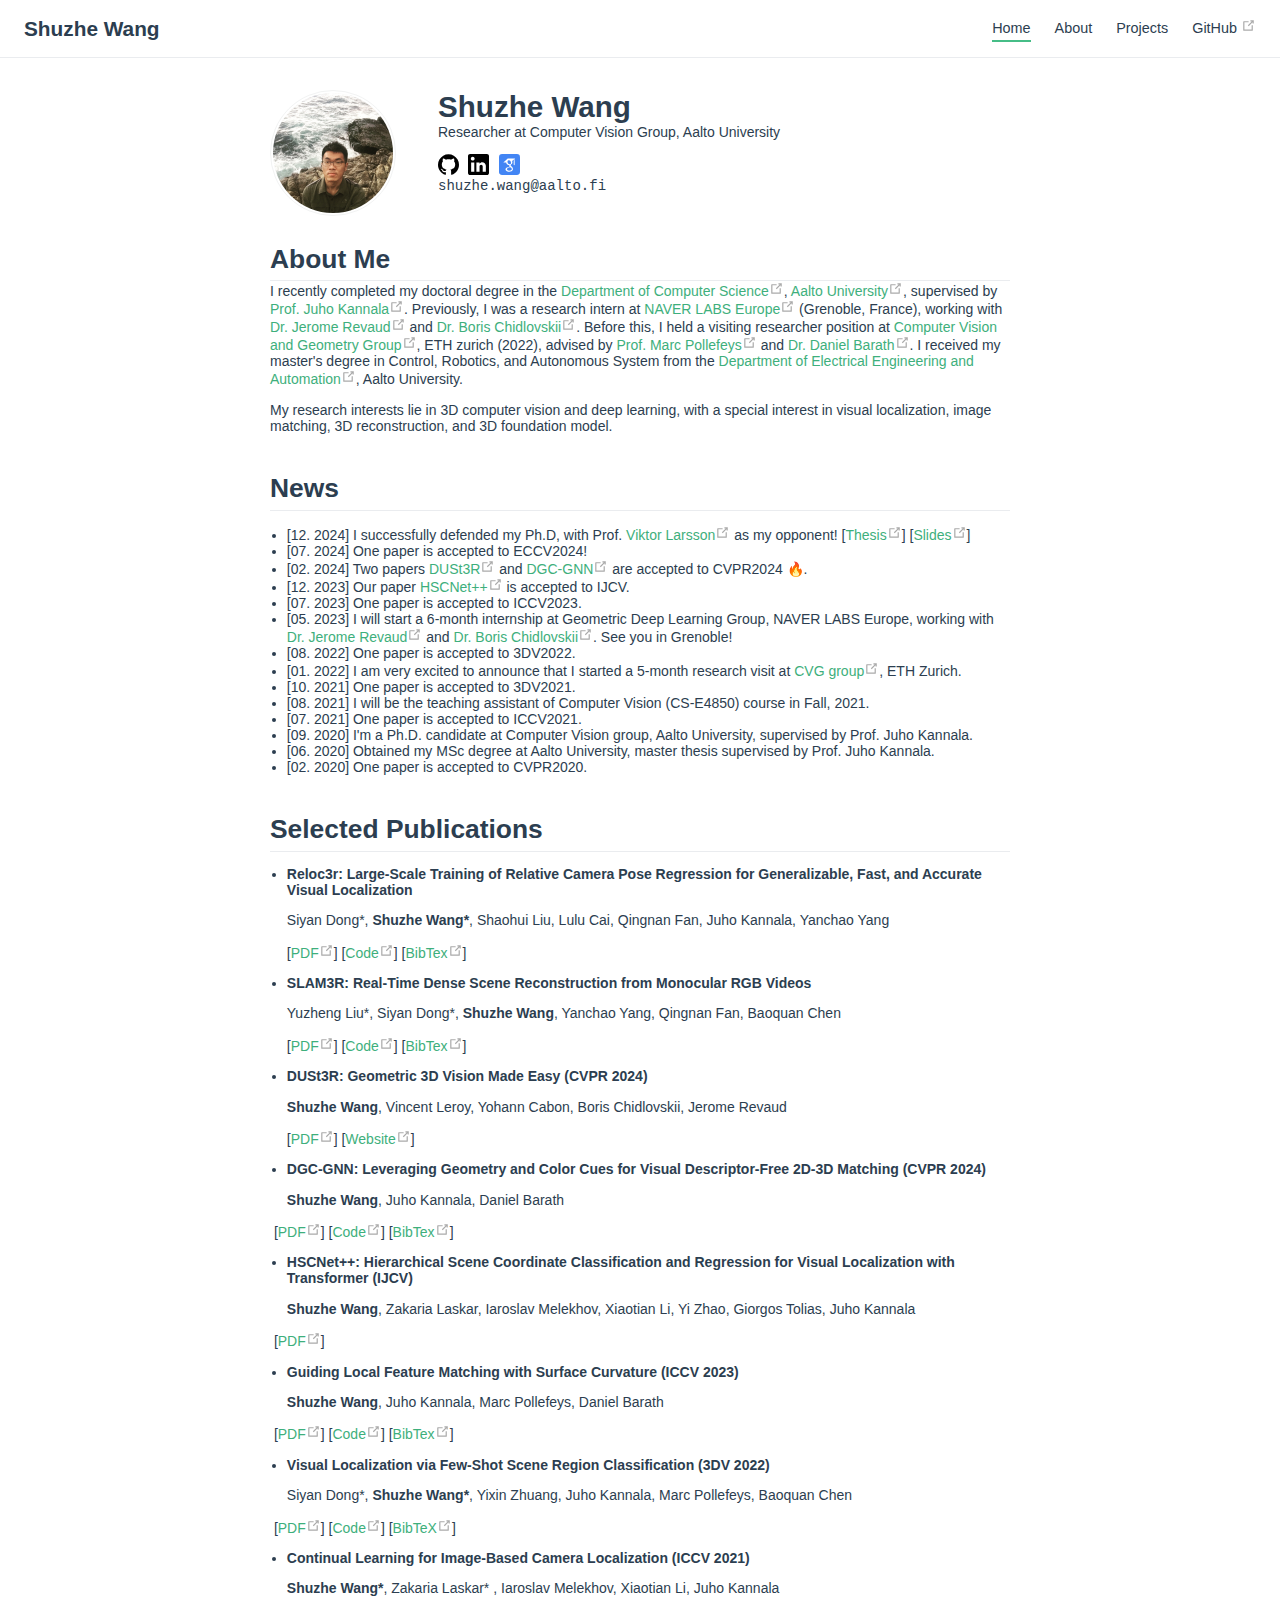
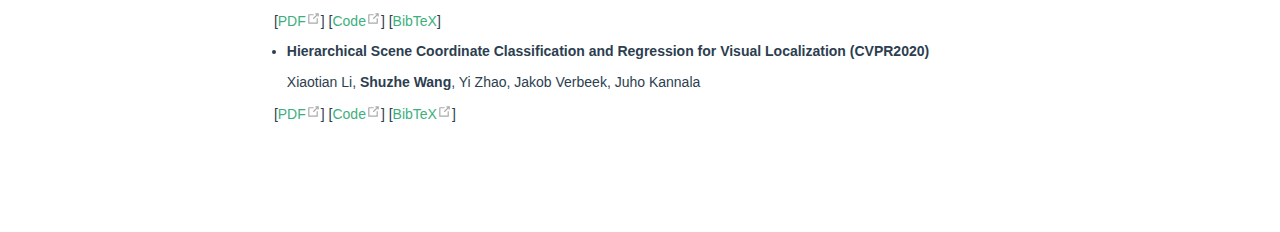
==== commit c42cf6a9: "update" ====
--- a/index.html
+++ b/index.html
@@ -7,7 +7,7 @@
     <meta name="description" content="The description of the site.">
     <link rel="icon" href="/logo.png">
     
-    <link rel="preload" href="/assets/css/0.styles.5bff1129.css" as="style"><link rel="preload" href="/assets/js/app.f0dc2a0e.js" as="script"><link rel="preload" href="/assets/js/6.a8e8798f.js" as="script"><link rel="preload" href="/assets/js/3.0ae01907.js" as="script"><link rel="prefetch" href="/assets/js/10.ed4c6b3a.js"><link rel="prefetch" href="/assets/js/11.ed17755b.js"><link rel="prefetch" href="/assets/js/12.01827b90.js"><link rel="prefetch" href="/assets/js/13.5b6dbf0b.js"><link rel="prefetch" href="/assets/js/14.80689126.js"><link rel="prefetch" href="/assets/js/2.38c7697e.js"><link rel="prefetch" href="/assets/js/4.90634f4b.js"><link rel="prefetch" href="/assets/js/5.b070aab3.js"><link rel="prefetch" href="/assets/js/7.09c75ac8.js"><link rel="prefetch" href="/assets/js/8.38ded90f.js"><link rel="prefetch" href="/assets/js/9.636cb5f6.js">
+    <link rel="preload" href="/assets/css/0.styles.5bff1129.css" as="style"><link rel="preload" href="/assets/js/app.a0bae6db.js" as="script"><link rel="preload" href="/assets/js/6.2bf28e99.js" as="script"><link rel="preload" href="/assets/js/3.0ae01907.js" as="script"><link rel="prefetch" href="/assets/js/10.ed4c6b3a.js"><link rel="prefetch" href="/assets/js/11.ed17755b.js"><link rel="prefetch" href="/assets/js/12.01827b90.js"><link rel="prefetch" href="/assets/js/13.5b6dbf0b.js"><link rel="prefetch" href="/assets/js/14.80689126.js"><link rel="prefetch" href="/assets/js/2.38c7697e.js"><link rel="prefetch" href="/assets/js/4.90634f4b.js"><link rel="prefetch" href="/assets/js/5.b070aab3.js"><link rel="prefetch" href="/assets/js/7.590c5507.js"><link rel="prefetch" href="/assets/js/8.38ded90f.js"><link rel="prefetch" href="/assets/js/9.636cb5f6.js">
     <link rel="stylesheet" href="/assets/css/0.styles.5bff1129.css">
   </head>
   <body>
@@ -17,7 +17,7 @@
   GitHub
   <svg xmlns="http://www.w3.org/2000/svg" aria-hidden="true" x="0px" y="0px" viewBox="0 0 100 100" width="15" height="15" class="icon outbound"><path fill="currentColor" d="M18.8,85.1h56l0,0c2.2,0,4-1.8,4-4v-32h-8v28h-48v-48h28v-8h-32l0,0c-2.2,0-4,1.8-4,4v56C14.8,83.3,16.6,85.1,18.8,85.1z"></path> <polygon fill="currentColor" points="45.7,48.7 51.3,54.3 77.2,28.5 77.2,37.2 85.2,37.2 85.2,14.9 62.8,14.9 62.8,22.9 71.5,22.9"></polygon></svg></a></div> <!----></nav>  <!----> </div> <div class="page"> <div class="content"><div class="profile"><div class="image"><img src="/profile.jpg" alt></div> <div class="info"><div class="name">
       Shuzhe Wang
-    </div> <div class="bio"><p>Researcher at Computer Vision Group, Aalto University</p></div> <div class="socials"><div><a href="https://github.com/ffrivera0" target="_blank"><img src="/icons/github.svg" alt="github" title="github"></a></div><div><a href="https://www.linkedin.com/in/shuzhe-w-371a67177/" target="_blank"><img src="/icons/linkedin-mono.svg" alt="linkedin" title="linkedin"></a></div><div><a href="https://scholar.google.com/citations?user=Kzq9fl4AAAAJ&amp;hl=en&amp;oi=ao" target="_blank"><img src="/icons/google_scholar.svg" alt="google scholar" title="google scholar"></a></div></div> <div class="contact"><div title="Contact me" class="email">shuzhe.wang@aalto.fi</div></div> <!----></div></div> <h2 id="about-me">About Me</h2> <p>I recently completed my doctoral degree in the <a href="https://www.aalto.fi/en/department-of-computer-science" target="_blank" rel="noopener noreferrer">Department of Computer Science<svg xmlns="http://www.w3.org/2000/svg" aria-hidden="true" x="0px" y="0px" viewBox="0 0 100 100" width="15" height="15" class="icon outbound"><path fill="currentColor" d="M18.8,85.1h56l0,0c2.2,0,4-1.8,4-4v-32h-8v28h-48v-48h28v-8h-32l0,0c-2.2,0-4,1.8-4,4v56C14.8,83.3,16.6,85.1,18.8,85.1z"></path> <polygon fill="currentColor" points="45.7,48.7 51.3,54.3 77.2,28.5 77.2,37.2 85.2,37.2 85.2,14.9 62.8,14.9 62.8,22.9 71.5,22.9"></polygon></svg></a>,  <a href="http://www.aalto.fi/en/" target="_blank" rel="noopener noreferrer">Aalto University<svg xmlns="http://www.w3.org/2000/svg" aria-hidden="true" x="0px" y="0px" viewBox="0 0 100 100" width="15" height="15" class="icon outbound"><path fill="currentColor" d="M18.8,85.1h56l0,0c2.2,0,4-1.8,4-4v-32h-8v28h-48v-48h28v-8h-32l0,0c-2.2,0-4,1.8-4,4v56C14.8,83.3,16.6,85.1,18.8,85.1z"></path> <polygon fill="currentColor" points="45.7,48.7 51.3,54.3 77.2,28.5 77.2,37.2 85.2,37.2 85.2,14.9 62.8,14.9 62.8,22.9 71.5,22.9"></polygon></svg></a>, supervised by <a href="https://users.aalto.fi/~kannalj1/" target="_blank" rel="noopener noreferrer">Prof. Juho Kannala<svg xmlns="http://www.w3.org/2000/svg" aria-hidden="true" x="0px" y="0px" viewBox="0 0 100 100" width="15" height="15" class="icon outbound"><path fill="currentColor" d="M18.8,85.1h56l0,0c2.2,0,4-1.8,4-4v-32h-8v28h-48v-48h28v-8h-32l0,0c-2.2,0-4,1.8-4,4v56C14.8,83.3,16.6,85.1,18.8,85.1z"></path> <polygon fill="currentColor" points="45.7,48.7 51.3,54.3 77.2,28.5 77.2,37.2 85.2,37.2 85.2,14.9 62.8,14.9 62.8,22.9 71.5,22.9"></polygon></svg></a>. Previously, I was a research intern at <a href="https://europe.naverlabs.com/" target="_blank" rel="noopener noreferrer">NAVER LABS Europe<svg xmlns="http://www.w3.org/2000/svg" aria-hidden="true" x="0px" y="0px" viewBox="0 0 100 100" width="15" height="15" class="icon outbound"><path fill="currentColor" d="M18.8,85.1h56l0,0c2.2,0,4-1.8,4-4v-32h-8v28h-48v-48h28v-8h-32l0,0c-2.2,0-4,1.8-4,4v56C14.8,83.3,16.6,85.1,18.8,85.1z"></path> <polygon fill="currentColor" points="45.7,48.7 51.3,54.3 77.2,28.5 77.2,37.2 85.2,37.2 85.2,14.9 62.8,14.9 62.8,22.9 71.5,22.9"></polygon></svg></a> (Grenoble, France), working with <a href="https://scholar.google.com/citations?user=asmBzogAAAAJ&hl=zh-CN" target="_blank" rel="noopener noreferrer">Dr. Jerome Revaud<svg xmlns="http://www.w3.org/2000/svg" aria-hidden="true" x="0px" y="0px" viewBox="0 0 100 100" width="15" height="15" class="icon outbound"><path fill="currentColor" d="M18.8,85.1h56l0,0c2.2,0,4-1.8,4-4v-32h-8v28h-48v-48h28v-8h-32l0,0c-2.2,0-4,1.8-4,4v56C14.8,83.3,16.6,85.1,18.8,85.1z"></path> <polygon fill="currentColor" points="45.7,48.7 51.3,54.3 77.2,28.5 77.2,37.2 85.2,37.2 85.2,14.9 62.8,14.9 62.8,22.9 71.5,22.9"></polygon></svg></a> and <a href="https://scholar.google.com/citations?user=V7EJdOcAAAAJ&hl=en" target="_blank" rel="noopener noreferrer">Dr. Boris Chidlovskii<svg xmlns="http://www.w3.org/2000/svg" aria-hidden="true" x="0px" y="0px" viewBox="0 0 100 100" width="15" height="15" class="icon outbound"><path fill="currentColor" d="M18.8,85.1h56l0,0c2.2,0,4-1.8,4-4v-32h-8v28h-48v-48h28v-8h-32l0,0c-2.2,0-4,1.8-4,4v56C14.8,83.3,16.6,85.1,18.8,85.1z"></path> <polygon fill="currentColor" points="45.7,48.7 51.3,54.3 77.2,28.5 77.2,37.2 85.2,37.2 85.2,14.9 62.8,14.9 62.8,22.9 71.5,22.9"></polygon></svg></a>. Before this, I held a visiting researcher position at <a href="http://www.cvg.ethz.ch" target="_blank" rel="noopener noreferrer">Computer Vision and Geometry Group<svg xmlns="http://www.w3.org/2000/svg" aria-hidden="true" x="0px" y="0px" viewBox="0 0 100 100" width="15" height="15" class="icon outbound"><path fill="currentColor" d="M18.8,85.1h56l0,0c2.2,0,4-1.8,4-4v-32h-8v28h-48v-48h28v-8h-32l0,0c-2.2,0-4,1.8-4,4v56C14.8,83.3,16.6,85.1,18.8,85.1z"></path> <polygon fill="currentColor" points="45.7,48.7 51.3,54.3 77.2,28.5 77.2,37.2 85.2,37.2 85.2,14.9 62.8,14.9 62.8,22.9 71.5,22.9"></polygon></svg></a>, ETH zurich (2022), advised by <a href="https://scholar.google.com/citations?user=YYH0BjEAAAAJ&hl=en" target="_blank" rel="noopener noreferrer">Prof. Marc Pollefeys<svg xmlns="http://www.w3.org/2000/svg" aria-hidden="true" x="0px" y="0px" viewBox="0 0 100 100" width="15" height="15" class="icon outbound"><path fill="currentColor" d="M18.8,85.1h56l0,0c2.2,0,4-1.8,4-4v-32h-8v28h-48v-48h28v-8h-32l0,0c-2.2,0-4,1.8-4,4v56C14.8,83.3,16.6,85.1,18.8,85.1z"></path> <polygon fill="currentColor" points="45.7,48.7 51.3,54.3 77.2,28.5 77.2,37.2 85.2,37.2 85.2,14.9 62.8,14.9 62.8,22.9 71.5,22.9"></polygon></svg></a> and <a href="https://people.inf.ethz.ch/dbarath/" target="_blank" rel="noopener noreferrer">Dr. Daniel Barath<svg xmlns="http://www.w3.org/2000/svg" aria-hidden="true" x="0px" y="0px" viewBox="0 0 100 100" width="15" height="15" class="icon outbound"><path fill="currentColor" d="M18.8,85.1h56l0,0c2.2,0,4-1.8,4-4v-32h-8v28h-48v-48h28v-8h-32l0,0c-2.2,0-4,1.8-4,4v56C14.8,83.3,16.6,85.1,18.8,85.1z"></path> <polygon fill="currentColor" points="45.7,48.7 51.3,54.3 77.2,28.5 77.2,37.2 85.2,37.2 85.2,14.9 62.8,14.9 62.8,22.9 71.5,22.9"></polygon></svg></a>. I received my master's degree in Control, Robotics, and Autonomous System from the <a href="https://www.aalto.fi/en/department-of-electrical-engineering-and-automation" target="_blank" rel="noopener noreferrer">Department of Electrical Engineering and Automation<svg xmlns="http://www.w3.org/2000/svg" aria-hidden="true" x="0px" y="0px" viewBox="0 0 100 100" width="15" height="15" class="icon outbound"><path fill="currentColor" d="M18.8,85.1h56l0,0c2.2,0,4-1.8,4-4v-32h-8v28h-48v-48h28v-8h-32l0,0c-2.2,0-4,1.8-4,4v56C14.8,83.3,16.6,85.1,18.8,85.1z"></path> <polygon fill="currentColor" points="45.7,48.7 51.3,54.3 77.2,28.5 77.2,37.2 85.2,37.2 85.2,14.9 62.8,14.9 62.8,22.9 71.5,22.9"></polygon></svg></a>, Aalto University.</p> <p>My research interests lie in 3D computer vision and deep learning, with a special interest in visual localization, image matching, 3D reconstruction, and 3D foundation model.</p> <h2 id="news">News</h2> <ul><li>[12. 2024] I successfully defended my Ph.D, with Prof. <a href="https://vlarsson.github.io" target="_blank" rel="noopener noreferrer">Viktor Larsson<svg xmlns="http://www.w3.org/2000/svg" aria-hidden="true" x="0px" y="0px" viewBox="0 0 100 100" width="15" height="15" class="icon outbound"><path fill="currentColor" d="M18.8,85.1h56l0,0c2.2,0,4-1.8,4-4v-32h-8v28h-48v-48h28v-8h-32l0,0c-2.2,0-4,1.8-4,4v56C14.8,83.3,16.6,85.1,18.8,85.1z"></path> <polygon fill="currentColor" points="45.7,48.7 51.3,54.3 77.2,28.5 77.2,37.2 85.2,37.2 85.2,14.9 62.8,14.9 62.8,22.9 71.5,22.9"></polygon></svg></a> as my opponent!  [<a href="https://aaltodoc.aalto.fi/items/becab958-d8b1-40d1-9146-0fe3248171fc" target="_blank" rel="noopener noreferrer">Thesis<svg xmlns="http://www.w3.org/2000/svg" aria-hidden="true" x="0px" y="0px" viewBox="0 0 100 100" width="15" height="15" class="icon outbound"><path fill="currentColor" d="M18.8,85.1h56l0,0c2.2,0,4-1.8,4-4v-32h-8v28h-48v-48h28v-8h-32l0,0c-2.2,0-4,1.8-4,4v56C14.8,83.3,16.6,85.1,18.8,85.1z"></path> <polygon fill="currentColor" points="45.7,48.7 51.3,54.3 77.2,28.5 77.2,37.2 85.2,37.2 85.2,14.9 62.8,14.9 62.8,22.9 71.5,22.9"></polygon></svg></a>] [<a href="https://drive.google.com/file/d/1g7gfKKW4cP3jEH3ymNQdtrr3L4Rysd3S/view?usp=share_link" target="_blank" rel="noopener noreferrer">Slides<svg xmlns="http://www.w3.org/2000/svg" aria-hidden="true" x="0px" y="0px" viewBox="0 0 100 100" width="15" height="15" class="icon outbound"><path fill="currentColor" d="M18.8,85.1h56l0,0c2.2,0,4-1.8,4-4v-32h-8v28h-48v-48h28v-8h-32l0,0c-2.2,0-4,1.8-4,4v56C14.8,83.3,16.6,85.1,18.8,85.1z"></path> <polygon fill="currentColor" points="45.7,48.7 51.3,54.3 77.2,28.5 77.2,37.2 85.2,37.2 85.2,14.9 62.8,14.9 62.8,22.9 71.5,22.9"></polygon></svg></a>]</li> <li>[07. 2024] One paper is accepted to ECCV2024!</li> <li>[02. 2024] Two papers <a href="https://dust3r.europe.naverlabs.com/" target="_blank" rel="noopener noreferrer">DUSt3R<svg xmlns="http://www.w3.org/2000/svg" aria-hidden="true" x="0px" y="0px" viewBox="0 0 100 100" width="15" height="15" class="icon outbound"><path fill="currentColor" d="M18.8,85.1h56l0,0c2.2,0,4-1.8,4-4v-32h-8v28h-48v-48h28v-8h-32l0,0c-2.2,0-4,1.8-4,4v56C14.8,83.3,16.6,85.1,18.8,85.1z"></path> <polygon fill="currentColor" points="45.7,48.7 51.3,54.3 77.2,28.5 77.2,37.2 85.2,37.2 85.2,14.9 62.8,14.9 62.8,22.9 71.5,22.9"></polygon></svg></a> and <a href="https://arxiv.org/pdf/2306.12547.pdf" target="_blank" rel="noopener noreferrer">DGC-GNN<svg xmlns="http://www.w3.org/2000/svg" aria-hidden="true" x="0px" y="0px" viewBox="0 0 100 100" width="15" height="15" class="icon outbound"><path fill="currentColor" d="M18.8,85.1h56l0,0c2.2,0,4-1.8,4-4v-32h-8v28h-48v-48h28v-8h-32l0,0c-2.2,0-4,1.8-4,4v56C14.8,83.3,16.6,85.1,18.8,85.1z"></path> <polygon fill="currentColor" points="45.7,48.7 51.3,54.3 77.2,28.5 77.2,37.2 85.2,37.2 85.2,14.9 62.8,14.9 62.8,22.9 71.5,22.9"></polygon></svg></a> are accepted to CVPR2024​ 🔥.</li> <li>[12. 2023] Our paper <a href="https://link.springer.com/article/10.1007/s11263-023-01982-9" target="_blank" rel="noopener noreferrer">HSCNet++<svg xmlns="http://www.w3.org/2000/svg" aria-hidden="true" x="0px" y="0px" viewBox="0 0 100 100" width="15" height="15" class="icon outbound"><path fill="currentColor" d="M18.8,85.1h56l0,0c2.2,0,4-1.8,4-4v-32h-8v28h-48v-48h28v-8h-32l0,0c-2.2,0-4,1.8-4,4v56C14.8,83.3,16.6,85.1,18.8,85.1z"></path> <polygon fill="currentColor" points="45.7,48.7 51.3,54.3 77.2,28.5 77.2,37.2 85.2,37.2 85.2,14.9 62.8,14.9 62.8,22.9 71.5,22.9"></polygon></svg></a> is accepted to IJCV.</li> <li>[07. 2023] One paper is accepted to ICCV2023.</li> <li>[05. 2023] I will start a 6-month internship at Geometric Deep Learning Group, NAVER LABS Europe, working with <a href="https://scholar.google.com/citations?user=asmBzogAAAAJ&hl=zh-CN" target="_blank" rel="noopener noreferrer">Dr. Jerome Revaud<svg xmlns="http://www.w3.org/2000/svg" aria-hidden="true" x="0px" y="0px" viewBox="0 0 100 100" width="15" height="15" class="icon outbound"><path fill="currentColor" d="M18.8,85.1h56l0,0c2.2,0,4-1.8,4-4v-32h-8v28h-48v-48h28v-8h-32l0,0c-2.2,0-4,1.8-4,4v56C14.8,83.3,16.6,85.1,18.8,85.1z"></path> <polygon fill="currentColor" points="45.7,48.7 51.3,54.3 77.2,28.5 77.2,37.2 85.2,37.2 85.2,14.9 62.8,14.9 62.8,22.9 71.5,22.9"></polygon></svg></a> and <a href="https://scholar.google.com/citations?user=V7EJdOcAAAAJ&hl=en" target="_blank" rel="noopener noreferrer">Dr. Boris Chidlovskii<svg xmlns="http://www.w3.org/2000/svg" aria-hidden="true" x="0px" y="0px" viewBox="0 0 100 100" width="15" height="15" class="icon outbound"><path fill="currentColor" d="M18.8,85.1h56l0,0c2.2,0,4-1.8,4-4v-32h-8v28h-48v-48h28v-8h-32l0,0c-2.2,0-4,1.8-4,4v56C14.8,83.3,16.6,85.1,18.8,85.1z"></path> <polygon fill="currentColor" points="45.7,48.7 51.3,54.3 77.2,28.5 77.2,37.2 85.2,37.2 85.2,14.9 62.8,14.9 62.8,22.9 71.5,22.9"></polygon></svg></a>. See you in Grenoble!</li> <li>[08. 2022] One paper is accepted to 3DV2022.</li> <li>[01. 2022] I am very excited to announce that I started a 5-month research visit at <a href="https://cvg.ethz.ch/index" target="_blank" rel="noopener noreferrer">CVG group<svg xmlns="http://www.w3.org/2000/svg" aria-hidden="true" x="0px" y="0px" viewBox="0 0 100 100" width="15" height="15" class="icon outbound"><path fill="currentColor" d="M18.8,85.1h56l0,0c2.2,0,4-1.8,4-4v-32h-8v28h-48v-48h28v-8h-32l0,0c-2.2,0-4,1.8-4,4v56C14.8,83.3,16.6,85.1,18.8,85.1z"></path> <polygon fill="currentColor" points="45.7,48.7 51.3,54.3 77.2,28.5 77.2,37.2 85.2,37.2 85.2,14.9 62.8,14.9 62.8,22.9 71.5,22.9"></polygon></svg></a>, ETH Zurich.</li> <li>[10. 2021]  One paper is accepted to 3DV2021.</li> <li>[08. 2021]  I will be the teaching assistant of Computer Vision (CS-E4850) course in Fall, 2021.</li> <li>[07. 2021]  One paper is accepted to ICCV2021.</li> <li>[09. 2020]  I'm a Ph.D. candidate at Computer Vision group, Aalto University, supervised by Prof. Juho Kannala.</li> <li>[06. 2020] Obtained my MSc degree at Aalto University, master thesis supervised by Prof. Juho Kannala.</li> <li>[02. 2020] One paper is accepted to CVPR2020.</li></ul> <h2 id="selected-publications">Selected Publications</h2> <ul><li><p><strong>Reloc3r: Large-Scale Training of Relative Camera Pose Regression for Generalizable, Fast, and Accurate Visual Localization</strong></p> <p>Siyan Dong*,  <strong>Shuzhe Wang*</strong>, Shaohui Liu, Lulu Cai, Qingnan Fan, Juho Kannala, Yanchao Yang</p> <p>[<a href="https://arxiv.org/abs/2412.08376" target="_blank" rel="noopener noreferrer">PDF<svg xmlns="http://www.w3.org/2000/svg" aria-hidden="true" x="0px" y="0px" viewBox="0 0 100 100" width="15" height="15" class="icon outbound"><path fill="currentColor" d="M18.8,85.1h56l0,0c2.2,0,4-1.8,4-4v-32h-8v28h-48v-48h28v-8h-32l0,0c-2.2,0-4,1.8-4,4v56C14.8,83.3,16.6,85.1,18.8,85.1z"></path> <polygon fill="currentColor" points="45.7,48.7 51.3,54.3 77.2,28.5 77.2,37.2 85.2,37.2 85.2,14.9 62.8,14.9 62.8,22.9 71.5,22.9"></polygon></svg></a>] [<a href="https://github.com/ffrivera0/reloc3r" target="_blank" rel="noopener noreferrer">Code<svg xmlns="http://www.w3.org/2000/svg" aria-hidden="true" x="0px" y="0px" viewBox="0 0 100 100" width="15" height="15" class="icon outbound"><path fill="currentColor" d="M18.8,85.1h56l0,0c2.2,0,4-1.8,4-4v-32h-8v28h-48v-48h28v-8h-32l0,0c-2.2,0-4,1.8-4,4v56C14.8,83.3,16.6,85.1,18.8,85.1z"></path> <polygon fill="currentColor" points="45.7,48.7 51.3,54.3 77.2,28.5 77.2,37.2 85.2,37.2 85.2,14.9 62.8,14.9 62.8,22.9 71.5,22.9"></polygon></svg></a>] [<a href="https://scholar.googleusercontent.com/scholar.bib?q=info:P4i50GsFlJ0J:scholar.google.com/&output=citation&scisdr=ClHmW2rqEJTuksgvt_k:AFWwaeYAAAAAZ2Apr_mB9INBlgDMrzNaNg1NkMI&scisig=AFWwaeYAAAAAZ2Apr0C5n0Vvyl7yKjCXcDDZeqI&scisf=4&ct=citation&cd=-1&hl=zh-CN" target="_blank" rel="noopener noreferrer">BibTex<svg xmlns="http://www.w3.org/2000/svg" aria-hidden="true" x="0px" y="0px" viewBox="0 0 100 100" width="15" height="15" class="icon outbound"><path fill="currentColor" d="M18.8,85.1h56l0,0c2.2,0,4-1.8,4-4v-32h-8v28h-48v-48h28v-8h-32l0,0c-2.2,0-4,1.8-4,4v56C14.8,83.3,16.6,85.1,18.8,85.1z"></path> <polygon fill="currentColor" points="45.7,48.7 51.3,54.3 77.2,28.5 77.2,37.2 85.2,37.2 85.2,14.9 62.8,14.9 62.8,22.9 71.5,22.9"></polygon></svg></a>]</p></li> <li><p><strong>SLAM3R: Real-Time Dense Scene Reconstruction from Monocular RGB Videos</strong></p> <p>Yuzheng Liu*, Siyan Dong*, <strong>Shuzhe Wang</strong>, Yingda Yin, Yanchao Yang, Qingnan Fan, Baoquan Chen</p> <p>[<a href="https://arxiv.org/abs/2412.09401" target="_blank" rel="noopener noreferrer">PDF<svg xmlns="http://www.w3.org/2000/svg" aria-hidden="true" x="0px" y="0px" viewBox="0 0 100 100" width="15" height="15" class="icon outbound"><path fill="currentColor" d="M18.8,85.1h56l0,0c2.2,0,4-1.8,4-4v-32h-8v28h-48v-48h28v-8h-32l0,0c-2.2,0-4,1.8-4,4v56C14.8,83.3,16.6,85.1,18.8,85.1z"></path> <polygon fill="currentColor" points="45.7,48.7 51.3,54.3 77.2,28.5 77.2,37.2 85.2,37.2 85.2,14.9 62.8,14.9 62.8,22.9 71.5,22.9"></polygon></svg></a>] [<a href="https://github.com/PKU-VCL-3DV/SLAM3R" target="_blank" rel="noopener noreferrer">Code<svg xmlns="http://www.w3.org/2000/svg" aria-hidden="true" x="0px" y="0px" viewBox="0 0 100 100" width="15" height="15" class="icon outbound"><path fill="currentColor" d="M18.8,85.1h56l0,0c2.2,0,4-1.8,4-4v-32h-8v28h-48v-48h28v-8h-32l0,0c-2.2,0-4,1.8-4,4v56C14.8,83.3,16.6,85.1,18.8,85.1z"></path> <polygon fill="currentColor" points="45.7,48.7 51.3,54.3 77.2,28.5 77.2,37.2 85.2,37.2 85.2,14.9 62.8,14.9 62.8,22.9 71.5,22.9"></polygon></svg></a>] [<a href="https://scholar.googleusercontent.com/scholar.bib?q=info:vyEvZqeaSMEJ:scholar.google.com/&output=citation&scisdr=ClHmW2rqEJTuksgvaw0:AFWwaeYAAAAAZ2Apcw2dpG_RrT63ajiYdR2Oy_Q&scisig=AFWwaeYAAAAAZ2Apc_8Tij85uInNIHE1m95IbHw&scisf=4&ct=citation&cd=-1&hl=zh-CN" target="_blank" rel="noopener noreferrer">BibTex<svg xmlns="http://www.w3.org/2000/svg" aria-hidden="true" x="0px" y="0px" viewBox="0 0 100 100" width="15" height="15" class="icon outbound"><path fill="currentColor" d="M18.8,85.1h56l0,0c2.2,0,4-1.8,4-4v-32h-8v28h-48v-48h28v-8h-32l0,0c-2.2,0-4,1.8-4,4v56C14.8,83.3,16.6,85.1,18.8,85.1z"></path> <polygon fill="currentColor" points="45.7,48.7 51.3,54.3 77.2,28.5 77.2,37.2 85.2,37.2 85.2,14.9 62.8,14.9 62.8,22.9 71.5,22.9"></polygon></svg></a>]</p></li> <li><p><strong>DUSt3R: Geometric 3D Vision Made Easy (CVPR 2024)</strong></p> <p><strong>Shuzhe Wang</strong>, Vincent Leroy, Yohann Cabon, Boris Chidlovskii, Jerome Revaud</p> <p>[<a href="https://openaccess.thecvf.com/content/CVPR2024/papers/Wang_DUSt3R_Geometric_3D_Vision_Made_Easy_CVPR_2024_paper.pdf" target="_blank" rel="noopener noreferrer">PDF<svg xmlns="http://www.w3.org/2000/svg" aria-hidden="true" x="0px" y="0px" viewBox="0 0 100 100" width="15" height="15" class="icon outbound"><path fill="currentColor" d="M18.8,85.1h56l0,0c2.2,0,4-1.8,4-4v-32h-8v28h-48v-48h28v-8h-32l0,0c-2.2,0-4,1.8-4,4v56C14.8,83.3,16.6,85.1,18.8,85.1z"></path> <polygon fill="currentColor" points="45.7,48.7 51.3,54.3 77.2,28.5 77.2,37.2 85.2,37.2 85.2,14.9 62.8,14.9 62.8,22.9 71.5,22.9"></polygon></svg></a>] [<a href="https://dust3r.europe.naverlabs.com/" target="_blank" rel="noopener noreferrer">Website<svg xmlns="http://www.w3.org/2000/svg" aria-hidden="true" x="0px" y="0px" viewBox="0 0 100 100" width="15" height="15" class="icon outbound"><path fill="currentColor" d="M18.8,85.1h56l0,0c2.2,0,4-1.8,4-4v-32h-8v28h-48v-48h28v-8h-32l0,0c-2.2,0-4,1.8-4,4v56C14.8,83.3,16.6,85.1,18.8,85.1z"></path> <polygon fill="currentColor" points="45.7,48.7 51.3,54.3 77.2,28.5 77.2,37.2 85.2,37.2 85.2,14.9 62.8,14.9 62.8,22.9 71.5,22.9"></polygon></svg></a>]</p></li> <li><p><strong>DGC-GNN: Leveraging Geometry and Color Cues for Visual Descriptor-Free 2D-3D Matching (CVPR 2024)</strong></p> <p><strong>Shuzhe Wang</strong>,  Juho Kannala, Daniel Barath</p></li></ul> <p>​        [<a href="https://openaccess.thecvf.com/content/CVPR2024/papers/Wang_DGC-GNN_Leveraging_Geometry_and_Color_Cues_for_Visual_Descriptor-Free_2D-3D_CVPR_2024_paper.pdf" target="_blank" rel="noopener noreferrer">PDF<svg xmlns="http://www.w3.org/2000/svg" aria-hidden="true" x="0px" y="0px" viewBox="0 0 100 100" width="15" height="15" class="icon outbound"><path fill="currentColor" d="M18.8,85.1h56l0,0c2.2,0,4-1.8,4-4v-32h-8v28h-48v-48h28v-8h-32l0,0c-2.2,0-4,1.8-4,4v56C14.8,83.3,16.6,85.1,18.8,85.1z"></path> <polygon fill="currentColor" points="45.7,48.7 51.3,54.3 77.2,28.5 77.2,37.2 85.2,37.2 85.2,14.9 62.8,14.9 62.8,22.9 71.5,22.9"></polygon></svg></a>] [<a href="https://github.com/AaltoVision/DGC-GNN-release" target="_blank" rel="noopener noreferrer">Code<svg xmlns="http://www.w3.org/2000/svg" aria-hidden="true" x="0px" y="0px" viewBox="0 0 100 100" width="15" height="15" class="icon outbound"><path fill="currentColor" d="M18.8,85.1h56l0,0c2.2,0,4-1.8,4-4v-32h-8v28h-48v-48h28v-8h-32l0,0c-2.2,0-4,1.8-4,4v56C14.8,83.3,16.6,85.1,18.8,85.1z"></path> <polygon fill="currentColor" points="45.7,48.7 51.3,54.3 77.2,28.5 77.2,37.2 85.2,37.2 85.2,14.9 62.8,14.9 62.8,22.9 71.5,22.9"></polygon></svg></a>] [<a href="https://scholar.googleusercontent.com/scholar.bib?q=info:1HKxBm8l7PAJ:scholar.google.com/&output=citation&scisdr=ClEJAWwfEPnhqyvlJGI:AFWwaeYAAAAAZYrjPGJE2qEKa0Y8KnMI1I9lJjk&scisig=AFWwaeYAAAAAZYrjPBayOkJ1gex1VssHWD5_3WI&scisf=4&ct=citation&cd=-1&hl=zh-CN" target="_blank" rel="noopener noreferrer">BibTex<svg xmlns="http://www.w3.org/2000/svg" aria-hidden="true" x="0px" y="0px" viewBox="0 0 100 100" width="15" height="15" class="icon outbound"><path fill="currentColor" d="M18.8,85.1h56l0,0c2.2,0,4-1.8,4-4v-32h-8v28h-48v-48h28v-8h-32l0,0c-2.2,0-4,1.8-4,4v56C14.8,83.3,16.6,85.1,18.8,85.1z"></path> <polygon fill="currentColor" points="45.7,48.7 51.3,54.3 77.2,28.5 77.2,37.2 85.2,37.2 85.2,14.9 62.8,14.9 62.8,22.9 71.5,22.9"></polygon></svg></a>]</p> <ul><li><p><strong>HSCNet++: Hierarchical Scene Coordinate Classification and Regression for Visual Localization with Transformer (IJCV)</strong></p> <p><strong>Shuzhe Wang</strong>, Zakaria Laskar, Iaroslav Melekhov, Xiaotian Li, Yi Zhao, Giorgos Tolias, Juho Kannala</p></li></ul> <p>​        [<a href="https://link.springer.com/article/10.1007/s11263-023-01982-9" target="_blank" rel="noopener noreferrer">PDF<svg xmlns="http://www.w3.org/2000/svg" aria-hidden="true" x="0px" y="0px" viewBox="0 0 100 100" width="15" height="15" class="icon outbound"><path fill="currentColor" d="M18.8,85.1h56l0,0c2.2,0,4-1.8,4-4v-32h-8v28h-48v-48h28v-8h-32l0,0c-2.2,0-4,1.8-4,4v56C14.8,83.3,16.6,85.1,18.8,85.1z"></path> <polygon fill="currentColor" points="45.7,48.7 51.3,54.3 77.2,28.5 77.2,37.2 85.2,37.2 85.2,14.9 62.8,14.9 62.8,22.9 71.5,22.9"></polygon></svg></a>]</p> <ul><li><p><strong>Guiding Local Feature Matching with Surface Curvature (ICCV 2023)</strong></p> <p><strong>Shuzhe Wang</strong>, Juho Kannala, Marc Pollefeys, Daniel Barath</p></li></ul> <p>​        [<a href="https://openaccess.thecvf.com/content/ICCV2023/papers/Wang_Guiding_Local_Feature_Matching_with_Surface_Curvature_ICCV_2023_paper.pdf" target="_blank" rel="noopener noreferrer">PDF<svg xmlns="http://www.w3.org/2000/svg" aria-hidden="true" x="0px" y="0px" viewBox="0 0 100 100" width="15" height="15" class="icon outbound"><path fill="currentColor" d="M18.8,85.1h56l0,0c2.2,0,4-1.8,4-4v-32h-8v28h-48v-48h28v-8h-32l0,0c-2.2,0-4,1.8-4,4v56C14.8,83.3,16.6,85.1,18.8,85.1z"></path> <polygon fill="currentColor" points="45.7,48.7 51.3,54.3 77.2,28.5 77.2,37.2 85.2,37.2 85.2,14.9 62.8,14.9 62.8,22.9 71.5,22.9"></polygon></svg></a>] [<a href="https://github.com/AaltoVision/surface-curvature-estimator" target="_blank" rel="noopener noreferrer">Code<svg xmlns="http://www.w3.org/2000/svg" aria-hidden="true" x="0px" y="0px" viewBox="0 0 100 100" width="15" height="15" class="icon outbound"><path fill="currentColor" d="M18.8,85.1h56l0,0c2.2,0,4-1.8,4-4v-32h-8v28h-48v-48h28v-8h-32l0,0c-2.2,0-4,1.8-4,4v56C14.8,83.3,16.6,85.1,18.8,85.1z"></path> <polygon fill="currentColor" points="45.7,48.7 51.3,54.3 77.2,28.5 77.2,37.2 85.2,37.2 85.2,14.9 62.8,14.9 62.8,22.9 71.5,22.9"></polygon></svg></a>] [<a href="https://scholar.googleusercontent.com/scholar.bib?q=info:ySMZJ7jBErcJ:scholar.google.com/&output=citation&scisdr=ClEJAWwfEPnhqyvnlq0:AFWwaeYAAAAAZYrhjq2Lqman50VYqJ8_K2zj9kk&scisig=AFWwaeYAAAAAZYrhjoWvSEfsjtpuOHxOoMNDPBM&scisf=4&ct=citation&cd=-1&hl=en&scfhb=1" target="_blank" rel="noopener noreferrer">BibTex<svg xmlns="http://www.w3.org/2000/svg" aria-hidden="true" x="0px" y="0px" viewBox="0 0 100 100" width="15" height="15" class="icon outbound"><path fill="currentColor" d="M18.8,85.1h56l0,0c2.2,0,4-1.8,4-4v-32h-8v28h-48v-48h28v-8h-32l0,0c-2.2,0-4,1.8-4,4v56C14.8,83.3,16.6,85.1,18.8,85.1z"></path> <polygon fill="currentColor" points="45.7,48.7 51.3,54.3 77.2,28.5 77.2,37.2 85.2,37.2 85.2,14.9 62.8,14.9 62.8,22.9 71.5,22.9"></polygon></svg></a>]</p> <ul><li><p><strong>Visual Localization via Few-Shot Scene Region Classification (3DV 2022)</strong></p> <p>Siyan Dong*,  <strong>Shuzhe Wang*</strong>, Yixin Zhuang, Juho Kannala, Marc Pollefeys, Baoquan Chen</p></li></ul> <p>​        [<a href="https://arxiv.org/abs/2208.06933" target="_blank" rel="noopener noreferrer">PDF<svg xmlns="http://www.w3.org/2000/svg" aria-hidden="true" x="0px" y="0px" viewBox="0 0 100 100" width="15" height="15" class="icon outbound"><path fill="currentColor" d="M18.8,85.1h56l0,0c2.2,0,4-1.8,4-4v-32h-8v28h-48v-48h28v-8h-32l0,0c-2.2,0-4,1.8-4,4v56C14.8,83.3,16.6,85.1,18.8,85.1z"></path> <polygon fill="currentColor" points="45.7,48.7 51.3,54.3 77.2,28.5 77.2,37.2 85.2,37.2 85.2,14.9 62.8,14.9 62.8,22.9 71.5,22.9"></polygon></svg></a>] [<a href="https://github.com/siyandong/SRC" target="_blank" rel="noopener noreferrer">Code<svg xmlns="http://www.w3.org/2000/svg" aria-hidden="true" x="0px" y="0px" viewBox="0 0 100 100" width="15" height="15" class="icon outbound"><path fill="currentColor" d="M18.8,85.1h56l0,0c2.2,0,4-1.8,4-4v-32h-8v28h-48v-48h28v-8h-32l0,0c-2.2,0-4,1.8-4,4v56C14.8,83.3,16.6,85.1,18.8,85.1z"></path> <polygon fill="currentColor" points="45.7,48.7 51.3,54.3 77.2,28.5 77.2,37.2 85.2,37.2 85.2,14.9 62.8,14.9 62.8,22.9 71.5,22.9"></polygon></svg></a>] [<a href="https://scholar.googleusercontent.com/scholar.bib?q=info:oprcFyaIL5UJ:scholar.google.com/&output=citation&scisdr=CgXXTOCrEKzvtgUwYIc:AAGBfm0AAAAAYYA2eIcD37_zmmr5rIQ4xQV_20KiZSAc&scisig=AAGBfm0AAAAAYYA2eHBNQKP9nK_VytByFwSiCySfOMT1&scisf=4&ct=citation&cd=-1&hl=zh-CN" target="_blank" rel="noopener noreferrer">BibTeX<svg xmlns="http://www.w3.org/2000/svg" aria-hidden="true" x="0px" y="0px" viewBox="0 0 100 100" width="15" height="15" class="icon outbound"><path fill="currentColor" d="M18.8,85.1h56l0,0c2.2,0,4-1.8,4-4v-32h-8v28h-48v-48h28v-8h-32l0,0c-2.2,0-4,1.8-4,4v56C14.8,83.3,16.6,85.1,18.8,85.1z"></path> <polygon fill="currentColor" points="45.7,48.7 51.3,54.3 77.2,28.5 77.2,37.2 85.2,37.2 85.2,14.9 62.8,14.9 62.8,22.9 71.5,22.9"></polygon></svg></a>]</p> <ul><li><p><strong>Continual Learning for Image-Based Camera Localization (ICCV 2021)</strong></p> <p><strong>Shuzhe Wang*</strong>, Zakaria Laskar* , Iaroslav Melekhov, Xiaotian Li, Juho Kannala</p></li></ul> <p>​        [<a href="https://openaccess.thecvf.com/content/ICCV2021/papers/Wang_Continual_Learning_for_Image-Based_Camera_Localization_ICCV_2021_paper.pdf" target="_blank" rel="noopener noreferrer">PDF<svg xmlns="http://www.w3.org/2000/svg" aria-hidden="true" x="0px" y="0px" viewBox="0 0 100 100" width="15" height="15" class="icon outbound"><path fill="currentColor" d="M18.8,85.1h56l0,0c2.2,0,4-1.8,4-4v-32h-8v28h-48v-48h28v-8h-32l0,0c-2.2,0-4,1.8-4,4v56C14.8,83.3,16.6,85.1,18.8,85.1z"></path> <polygon fill="currentColor" points="45.7,48.7 51.3,54.3 77.2,28.5 77.2,37.2 85.2,37.2 85.2,14.9 62.8,14.9 62.8,22.9 71.5,22.9"></polygon></svg></a>] [<a href="https://github.com/AaltoVision/CL_HSCNet" target="_blank" rel="noopener noreferrer">Code<svg xmlns="http://www.w3.org/2000/svg" aria-hidden="true" x="0px" y="0px" viewBox="0 0 100 100" width="15" height="15" class="icon outbound"><path fill="currentColor" d="M18.8,85.1h56l0,0c2.2,0,4-1.8,4-4v-32h-8v28h-48v-48h28v-8h-32l0,0c-2.2,0-4,1.8-4,4v56C14.8,83.3,16.6,85.1,18.8,85.1z"></path> <polygon fill="currentColor" points="45.7,48.7 51.3,54.3 77.2,28.5 77.2,37.2 85.2,37.2 85.2,14.9 62.8,14.9 62.8,22.9 71.5,22.9"></polygon></svg></a>] [<a href>BibTeX</a>]</p> <ul><li><p><strong>Hierarchical Scene Coordinate Classification and Regression for Visual Localization (CVPR2020)</strong></p> <p>Xiaotian Li, <strong>Shuzhe Wang</strong>, Yi Zhao, Jakob Verbeek, Juho Kannala</p></li></ul> <p>​       [<a href="https://openaccess.thecvf.com/content_CVPR_2020/papers/Li_Hierarchical_Scene_Coordinate_Classification_and_Regression_for_Visual_Localization_CVPR_2020_paper.pdf" target="_blank" rel="noopener noreferrer">PDF<svg xmlns="http://www.w3.org/2000/svg" aria-hidden="true" x="0px" y="0px" viewBox="0 0 100 100" width="15" height="15" class="icon outbound"><path fill="currentColor" d="M18.8,85.1h56l0,0c2.2,0,4-1.8,4-4v-32h-8v28h-48v-48h28v-8h-32l0,0c-2.2,0-4,1.8-4,4v56C14.8,83.3,16.6,85.1,18.8,85.1z"></path> <polygon fill="currentColor" points="45.7,48.7 51.3,54.3 77.2,28.5 77.2,37.2 85.2,37.2 85.2,14.9 62.8,14.9 62.8,22.9 71.5,22.9"></polygon></svg></a>] [<a href="https://github.com/AaltoVision/hscnet" target="_blank" rel="noopener noreferrer">Code<svg xmlns="http://www.w3.org/2000/svg" aria-hidden="true" x="0px" y="0px" viewBox="0 0 100 100" width="15" height="15" class="icon outbound"><path fill="currentColor" d="M18.8,85.1h56l0,0c2.2,0,4-1.8,4-4v-32h-8v28h-48v-48h28v-8h-32l0,0c-2.2,0-4,1.8-4,4v56C14.8,83.3,16.6,85.1,18.8,85.1z"></path> <polygon fill="currentColor" points="45.7,48.7 51.3,54.3 77.2,28.5 77.2,37.2 85.2,37.2 85.2,14.9 62.8,14.9 62.8,22.9 71.5,22.9"></polygon></svg></a>] [<a href="https://scholar.googleusercontent.com/scholar.bib?q=info:EIIgXVmnYHEJ:scholar.google.com/&output=citation&scisdr=CgXT_HuZEIa99Kxm_N0:AAGBfm0AAAAAYSVg5N1OB_SSVoyNDEDW0B_6poErDXZA&scisig=AAGBfm0AAAAAYSVg5CFuBHOzFJbO7OR9FJcqHkdNItRa&scisf=4&ct=citation&cd=-1&hl=en" target="_blank" rel="noopener noreferrer">BibTeX<svg xmlns="http://www.w3.org/2000/svg" aria-hidden="true" x="0px" y="0px" viewBox="0 0 100 100" width="15" height="15" class="icon outbound"><path fill="currentColor" d="M18.8,85.1h56l0,0c2.2,0,4-1.8,4-4v-32h-8v28h-48v-48h28v-8h-32l0,0c-2.2,0-4,1.8-4,4v56C14.8,83.3,16.6,85.1,18.8,85.1z"></path> <polygon fill="currentColor" points="45.7,48.7 51.3,54.3 77.2,28.5 77.2,37.2 85.2,37.2 85.2,14.9 62.8,14.9 62.8,22.9 71.5,22.9"></polygon></svg></a>]</p></div> <div class="page-edit"><!----> <!----></div> <!----> </div> <!----></div></div>
-    <script src="/assets/js/app.f0dc2a0e.js" defer></script><script src="/assets/js/6.a8e8798f.js" defer></script><script src="/assets/js/3.0ae01907.js" defer></script>
+    </div> <div class="bio"><p>Researcher at Computer Vision Group, Aalto University</p></div> <div class="socials"><div><a href="https://github.com/ffrivera0" target="_blank"><img src="/icons/github.svg" alt="github" title="github"></a></div><div><a href="https://www.linkedin.com/in/shuzhe-w-371a67177/" target="_blank"><img src="/icons/linkedin-mono.svg" alt="linkedin" title="linkedin"></a></div><div><a href="https://scholar.google.com/citations?user=Kzq9fl4AAAAJ&amp;hl=en&amp;oi=ao" target="_blank"><img src="/icons/google_scholar.svg" alt="google scholar" title="google scholar"></a></div></div> <div class="contact"><div title="Contact me" class="email">shuzhe.wang@aalto.fi</div></div> <!----></div></div> <h2 id="about-me">About Me</h2> <p>I recently completed my doctoral degree in the <a href="https://www.aalto.fi/en/department-of-computer-science" target="_blank" rel="noopener noreferrer">Department of Computer Science<svg xmlns="http://www.w3.org/2000/svg" aria-hidden="true" x="0px" y="0px" viewBox="0 0 100 100" width="15" height="15" class="icon outbound"><path fill="currentColor" d="M18.8,85.1h56l0,0c2.2,0,4-1.8,4-4v-32h-8v28h-48v-48h28v-8h-32l0,0c-2.2,0-4,1.8-4,4v56C14.8,83.3,16.6,85.1,18.8,85.1z"></path> <polygon fill="currentColor" points="45.7,48.7 51.3,54.3 77.2,28.5 77.2,37.2 85.2,37.2 85.2,14.9 62.8,14.9 62.8,22.9 71.5,22.9"></polygon></svg></a>,  <a href="http://www.aalto.fi/en/" target="_blank" rel="noopener noreferrer">Aalto University<svg xmlns="http://www.w3.org/2000/svg" aria-hidden="true" x="0px" y="0px" viewBox="0 0 100 100" width="15" height="15" class="icon outbound"><path fill="currentColor" d="M18.8,85.1h56l0,0c2.2,0,4-1.8,4-4v-32h-8v28h-48v-48h28v-8h-32l0,0c-2.2,0-4,1.8-4,4v56C14.8,83.3,16.6,85.1,18.8,85.1z"></path> <polygon fill="currentColor" points="45.7,48.7 51.3,54.3 77.2,28.5 77.2,37.2 85.2,37.2 85.2,14.9 62.8,14.9 62.8,22.9 71.5,22.9"></polygon></svg></a>, supervised by <a href="https://users.aalto.fi/~kannalj1/" target="_blank" rel="noopener noreferrer">Prof. Juho Kannala<svg xmlns="http://www.w3.org/2000/svg" aria-hidden="true" x="0px" y="0px" viewBox="0 0 100 100" width="15" height="15" class="icon outbound"><path fill="currentColor" d="M18.8,85.1h56l0,0c2.2,0,4-1.8,4-4v-32h-8v28h-48v-48h28v-8h-32l0,0c-2.2,0-4,1.8-4,4v56C14.8,83.3,16.6,85.1,18.8,85.1z"></path> <polygon fill="currentColor" points="45.7,48.7 51.3,54.3 77.2,28.5 77.2,37.2 85.2,37.2 85.2,14.9 62.8,14.9 62.8,22.9 71.5,22.9"></polygon></svg></a>. Previously, I was a research intern at <a href="https://europe.naverlabs.com/" target="_blank" rel="noopener noreferrer">NAVER LABS Europe<svg xmlns="http://www.w3.org/2000/svg" aria-hidden="true" x="0px" y="0px" viewBox="0 0 100 100" width="15" height="15" class="icon outbound"><path fill="currentColor" d="M18.8,85.1h56l0,0c2.2,0,4-1.8,4-4v-32h-8v28h-48v-48h28v-8h-32l0,0c-2.2,0-4,1.8-4,4v56C14.8,83.3,16.6,85.1,18.8,85.1z"></path> <polygon fill="currentColor" points="45.7,48.7 51.3,54.3 77.2,28.5 77.2,37.2 85.2,37.2 85.2,14.9 62.8,14.9 62.8,22.9 71.5,22.9"></polygon></svg></a> (Grenoble, France), working with <a href="https://scholar.google.com/citations?user=asmBzogAAAAJ&hl=zh-CN" target="_blank" rel="noopener noreferrer">Dr. Jerome Revaud<svg xmlns="http://www.w3.org/2000/svg" aria-hidden="true" x="0px" y="0px" viewBox="0 0 100 100" width="15" height="15" class="icon outbound"><path fill="currentColor" d="M18.8,85.1h56l0,0c2.2,0,4-1.8,4-4v-32h-8v28h-48v-48h28v-8h-32l0,0c-2.2,0-4,1.8-4,4v56C14.8,83.3,16.6,85.1,18.8,85.1z"></path> <polygon fill="currentColor" points="45.7,48.7 51.3,54.3 77.2,28.5 77.2,37.2 85.2,37.2 85.2,14.9 62.8,14.9 62.8,22.9 71.5,22.9"></polygon></svg></a> and <a href="https://scholar.google.com/citations?user=V7EJdOcAAAAJ&hl=en" target="_blank" rel="noopener noreferrer">Dr. Boris Chidlovskii<svg xmlns="http://www.w3.org/2000/svg" aria-hidden="true" x="0px" y="0px" viewBox="0 0 100 100" width="15" height="15" class="icon outbound"><path fill="currentColor" d="M18.8,85.1h56l0,0c2.2,0,4-1.8,4-4v-32h-8v28h-48v-48h28v-8h-32l0,0c-2.2,0-4,1.8-4,4v56C14.8,83.3,16.6,85.1,18.8,85.1z"></path> <polygon fill="currentColor" points="45.7,48.7 51.3,54.3 77.2,28.5 77.2,37.2 85.2,37.2 85.2,14.9 62.8,14.9 62.8,22.9 71.5,22.9"></polygon></svg></a>. Before this, I held a visiting researcher position at <a href="http://www.cvg.ethz.ch" target="_blank" rel="noopener noreferrer">Computer Vision and Geometry Group<svg xmlns="http://www.w3.org/2000/svg" aria-hidden="true" x="0px" y="0px" viewBox="0 0 100 100" width="15" height="15" class="icon outbound"><path fill="currentColor" d="M18.8,85.1h56l0,0c2.2,0,4-1.8,4-4v-32h-8v28h-48v-48h28v-8h-32l0,0c-2.2,0-4,1.8-4,4v56C14.8,83.3,16.6,85.1,18.8,85.1z"></path> <polygon fill="currentColor" points="45.7,48.7 51.3,54.3 77.2,28.5 77.2,37.2 85.2,37.2 85.2,14.9 62.8,14.9 62.8,22.9 71.5,22.9"></polygon></svg></a>, ETH zurich (2022), advised by <a href="https://scholar.google.com/citations?user=YYH0BjEAAAAJ&hl=en" target="_blank" rel="noopener noreferrer">Prof. Marc Pollefeys<svg xmlns="http://www.w3.org/2000/svg" aria-hidden="true" x="0px" y="0px" viewBox="0 0 100 100" width="15" height="15" class="icon outbound"><path fill="currentColor" d="M18.8,85.1h56l0,0c2.2,0,4-1.8,4-4v-32h-8v28h-48v-48h28v-8h-32l0,0c-2.2,0-4,1.8-4,4v56C14.8,83.3,16.6,85.1,18.8,85.1z"></path> <polygon fill="currentColor" points="45.7,48.7 51.3,54.3 77.2,28.5 77.2,37.2 85.2,37.2 85.2,14.9 62.8,14.9 62.8,22.9 71.5,22.9"></polygon></svg></a> and <a href="https://people.inf.ethz.ch/dbarath/" target="_blank" rel="noopener noreferrer">Dr. Daniel Barath<svg xmlns="http://www.w3.org/2000/svg" aria-hidden="true" x="0px" y="0px" viewBox="0 0 100 100" width="15" height="15" class="icon outbound"><path fill="currentColor" d="M18.8,85.1h56l0,0c2.2,0,4-1.8,4-4v-32h-8v28h-48v-48h28v-8h-32l0,0c-2.2,0-4,1.8-4,4v56C14.8,83.3,16.6,85.1,18.8,85.1z"></path> <polygon fill="currentColor" points="45.7,48.7 51.3,54.3 77.2,28.5 77.2,37.2 85.2,37.2 85.2,14.9 62.8,14.9 62.8,22.9 71.5,22.9"></polygon></svg></a>. I received my master's degree in Control, Robotics, and Autonomous System from the <a href="https://www.aalto.fi/en/department-of-electrical-engineering-and-automation" target="_blank" rel="noopener noreferrer">Department of Electrical Engineering and Automation<svg xmlns="http://www.w3.org/2000/svg" aria-hidden="true" x="0px" y="0px" viewBox="0 0 100 100" width="15" height="15" class="icon outbound"><path fill="currentColor" d="M18.8,85.1h56l0,0c2.2,0,4-1.8,4-4v-32h-8v28h-48v-48h28v-8h-32l0,0c-2.2,0-4,1.8-4,4v56C14.8,83.3,16.6,85.1,18.8,85.1z"></path> <polygon fill="currentColor" points="45.7,48.7 51.3,54.3 77.2,28.5 77.2,37.2 85.2,37.2 85.2,14.9 62.8,14.9 62.8,22.9 71.5,22.9"></polygon></svg></a>, Aalto University.</p> <p>My research interests lie in 3D computer vision and deep learning, with a special interest in visual localization, image matching, 3D reconstruction, and 3D foundation model.</p> <h2 id="news">News</h2> <ul><li>[12. 2024] I successfully defended my Ph.D, with Prof. <a href="https://vlarsson.github.io" target="_blank" rel="noopener noreferrer">Viktor Larsson<svg xmlns="http://www.w3.org/2000/svg" aria-hidden="true" x="0px" y="0px" viewBox="0 0 100 100" width="15" height="15" class="icon outbound"><path fill="currentColor" d="M18.8,85.1h56l0,0c2.2,0,4-1.8,4-4v-32h-8v28h-48v-48h28v-8h-32l0,0c-2.2,0-4,1.8-4,4v56C14.8,83.3,16.6,85.1,18.8,85.1z"></path> <polygon fill="currentColor" points="45.7,48.7 51.3,54.3 77.2,28.5 77.2,37.2 85.2,37.2 85.2,14.9 62.8,14.9 62.8,22.9 71.5,22.9"></polygon></svg></a> as my opponent!  [<a href="https://aaltodoc.aalto.fi/items/becab958-d8b1-40d1-9146-0fe3248171fc" target="_blank" rel="noopener noreferrer">Thesis<svg xmlns="http://www.w3.org/2000/svg" aria-hidden="true" x="0px" y="0px" viewBox="0 0 100 100" width="15" height="15" class="icon outbound"><path fill="currentColor" d="M18.8,85.1h56l0,0c2.2,0,4-1.8,4-4v-32h-8v28h-48v-48h28v-8h-32l0,0c-2.2,0-4,1.8-4,4v56C14.8,83.3,16.6,85.1,18.8,85.1z"></path> <polygon fill="currentColor" points="45.7,48.7 51.3,54.3 77.2,28.5 77.2,37.2 85.2,37.2 85.2,14.9 62.8,14.9 62.8,22.9 71.5,22.9"></polygon></svg></a>] [<a href="https://drive.google.com/file/d/1g7gfKKW4cP3jEH3ymNQdtrr3L4Rysd3S/view?usp=share_link" target="_blank" rel="noopener noreferrer">Slides<svg xmlns="http://www.w3.org/2000/svg" aria-hidden="true" x="0px" y="0px" viewBox="0 0 100 100" width="15" height="15" class="icon outbound"><path fill="currentColor" d="M18.8,85.1h56l0,0c2.2,0,4-1.8,4-4v-32h-8v28h-48v-48h28v-8h-32l0,0c-2.2,0-4,1.8-4,4v56C14.8,83.3,16.6,85.1,18.8,85.1z"></path> <polygon fill="currentColor" points="45.7,48.7 51.3,54.3 77.2,28.5 77.2,37.2 85.2,37.2 85.2,14.9 62.8,14.9 62.8,22.9 71.5,22.9"></polygon></svg></a>]</li> <li>[07. 2024] One paper is accepted to ECCV2024!</li> <li>[02. 2024] Two papers <a href="https://dust3r.europe.naverlabs.com/" target="_blank" rel="noopener noreferrer">DUSt3R<svg xmlns="http://www.w3.org/2000/svg" aria-hidden="true" x="0px" y="0px" viewBox="0 0 100 100" width="15" height="15" class="icon outbound"><path fill="currentColor" d="M18.8,85.1h56l0,0c2.2,0,4-1.8,4-4v-32h-8v28h-48v-48h28v-8h-32l0,0c-2.2,0-4,1.8-4,4v56C14.8,83.3,16.6,85.1,18.8,85.1z"></path> <polygon fill="currentColor" points="45.7,48.7 51.3,54.3 77.2,28.5 77.2,37.2 85.2,37.2 85.2,14.9 62.8,14.9 62.8,22.9 71.5,22.9"></polygon></svg></a> and <a href="https://arxiv.org/pdf/2306.12547.pdf" target="_blank" rel="noopener noreferrer">DGC-GNN<svg xmlns="http://www.w3.org/2000/svg" aria-hidden="true" x="0px" y="0px" viewBox="0 0 100 100" width="15" height="15" class="icon outbound"><path fill="currentColor" d="M18.8,85.1h56l0,0c2.2,0,4-1.8,4-4v-32h-8v28h-48v-48h28v-8h-32l0,0c-2.2,0-4,1.8-4,4v56C14.8,83.3,16.6,85.1,18.8,85.1z"></path> <polygon fill="currentColor" points="45.7,48.7 51.3,54.3 77.2,28.5 77.2,37.2 85.2,37.2 85.2,14.9 62.8,14.9 62.8,22.9 71.5,22.9"></polygon></svg></a> are accepted to CVPR2024​ 🔥.</li> <li>[12. 2023] Our paper <a href="https://link.springer.com/article/10.1007/s11263-023-01982-9" target="_blank" rel="noopener noreferrer">HSCNet++<svg xmlns="http://www.w3.org/2000/svg" aria-hidden="true" x="0px" y="0px" viewBox="0 0 100 100" width="15" height="15" class="icon outbound"><path fill="currentColor" d="M18.8,85.1h56l0,0c2.2,0,4-1.8,4-4v-32h-8v28h-48v-48h28v-8h-32l0,0c-2.2,0-4,1.8-4,4v56C14.8,83.3,16.6,85.1,18.8,85.1z"></path> <polygon fill="currentColor" points="45.7,48.7 51.3,54.3 77.2,28.5 77.2,37.2 85.2,37.2 85.2,14.9 62.8,14.9 62.8,22.9 71.5,22.9"></polygon></svg></a> is accepted to IJCV.</li> <li>[07. 2023] One paper is accepted to ICCV2023.</li> <li>[05. 2023] I will start a 6-month internship at Geometric Deep Learning Group, NAVER LABS Europe, working with <a href="https://scholar.google.com/citations?user=asmBzogAAAAJ&hl=zh-CN" target="_blank" rel="noopener noreferrer">Dr. Jerome Revaud<svg xmlns="http://www.w3.org/2000/svg" aria-hidden="true" x="0px" y="0px" viewBox="0 0 100 100" width="15" height="15" class="icon outbound"><path fill="currentColor" d="M18.8,85.1h56l0,0c2.2,0,4-1.8,4-4v-32h-8v28h-48v-48h28v-8h-32l0,0c-2.2,0-4,1.8-4,4v56C14.8,83.3,16.6,85.1,18.8,85.1z"></path> <polygon fill="currentColor" points="45.7,48.7 51.3,54.3 77.2,28.5 77.2,37.2 85.2,37.2 85.2,14.9 62.8,14.9 62.8,22.9 71.5,22.9"></polygon></svg></a> and <a href="https://scholar.google.com/citations?user=V7EJdOcAAAAJ&hl=en" target="_blank" rel="noopener noreferrer">Dr. Boris Chidlovskii<svg xmlns="http://www.w3.org/2000/svg" aria-hidden="true" x="0px" y="0px" viewBox="0 0 100 100" width="15" height="15" class="icon outbound"><path fill="currentColor" d="M18.8,85.1h56l0,0c2.2,0,4-1.8,4-4v-32h-8v28h-48v-48h28v-8h-32l0,0c-2.2,0-4,1.8-4,4v56C14.8,83.3,16.6,85.1,18.8,85.1z"></path> <polygon fill="currentColor" points="45.7,48.7 51.3,54.3 77.2,28.5 77.2,37.2 85.2,37.2 85.2,14.9 62.8,14.9 62.8,22.9 71.5,22.9"></polygon></svg></a>. See you in Grenoble!</li> <li>[08. 2022] One paper is accepted to 3DV2022.</li> <li>[01. 2022] I am very excited to announce that I started a 5-month research visit at <a href="https://cvg.ethz.ch/index" target="_blank" rel="noopener noreferrer">CVG group<svg xmlns="http://www.w3.org/2000/svg" aria-hidden="true" x="0px" y="0px" viewBox="0 0 100 100" width="15" height="15" class="icon outbound"><path fill="currentColor" d="M18.8,85.1h56l0,0c2.2,0,4-1.8,4-4v-32h-8v28h-48v-48h28v-8h-32l0,0c-2.2,0-4,1.8-4,4v56C14.8,83.3,16.6,85.1,18.8,85.1z"></path> <polygon fill="currentColor" points="45.7,48.7 51.3,54.3 77.2,28.5 77.2,37.2 85.2,37.2 85.2,14.9 62.8,14.9 62.8,22.9 71.5,22.9"></polygon></svg></a>, ETH Zurich.</li> <li>[10. 2021]  One paper is accepted to 3DV2021.</li> <li>[08. 2021]  I will be the teaching assistant of Computer Vision (CS-E4850) course in Fall, 2021.</li> <li>[07. 2021]  One paper is accepted to ICCV2021.</li> <li>[09. 2020]  I'm a Ph.D. candidate at Computer Vision group, Aalto University, supervised by Prof. Juho Kannala.</li> <li>[06. 2020] Obtained my MSc degree at Aalto University, master thesis supervised by Prof. Juho Kannala.</li> <li>[02. 2020] One paper is accepted to CVPR2020.</li></ul> <h2 id="selected-publications">Selected Publications</h2> <ul><li><p><strong>Reloc3r: Large-Scale Training of Relative Camera Pose Regression for Generalizable, Fast, and Accurate Visual Localization</strong></p> <p>Siyan Dong*,  <strong>Shuzhe Wang*</strong>, Shaohui Liu, Lulu Cai, Qingnan Fan, Juho Kannala, Yanchao Yang</p> <p>[<a href="https://arxiv.org/abs/2412.08376" target="_blank" rel="noopener noreferrer">PDF<svg xmlns="http://www.w3.org/2000/svg" aria-hidden="true" x="0px" y="0px" viewBox="0 0 100 100" width="15" height="15" class="icon outbound"><path fill="currentColor" d="M18.8,85.1h56l0,0c2.2,0,4-1.8,4-4v-32h-8v28h-48v-48h28v-8h-32l0,0c-2.2,0-4,1.8-4,4v56C14.8,83.3,16.6,85.1,18.8,85.1z"></path> <polygon fill="currentColor" points="45.7,48.7 51.3,54.3 77.2,28.5 77.2,37.2 85.2,37.2 85.2,14.9 62.8,14.9 62.8,22.9 71.5,22.9"></polygon></svg></a>] [<a href="https://github.com/ffrivera0/reloc3r" target="_blank" rel="noopener noreferrer">Code<svg xmlns="http://www.w3.org/2000/svg" aria-hidden="true" x="0px" y="0px" viewBox="0 0 100 100" width="15" height="15" class="icon outbound"><path fill="currentColor" d="M18.8,85.1h56l0,0c2.2,0,4-1.8,4-4v-32h-8v28h-48v-48h28v-8h-32l0,0c-2.2,0-4,1.8-4,4v56C14.8,83.3,16.6,85.1,18.8,85.1z"></path> <polygon fill="currentColor" points="45.7,48.7 51.3,54.3 77.2,28.5 77.2,37.2 85.2,37.2 85.2,14.9 62.8,14.9 62.8,22.9 71.5,22.9"></polygon></svg></a>] [<a href="https://scholar.googleusercontent.com/scholar.bib?q=info:P4i50GsFlJ0J:scholar.google.com/&output=citation&scisdr=ClHmW2rqEJTuksgvt_k:AFWwaeYAAAAAZ2Apr_mB9INBlgDMrzNaNg1NkMI&scisig=AFWwaeYAAAAAZ2Apr0C5n0Vvyl7yKjCXcDDZeqI&scisf=4&ct=citation&cd=-1&hl=zh-CN" target="_blank" rel="noopener noreferrer">BibTex<svg xmlns="http://www.w3.org/2000/svg" aria-hidden="true" x="0px" y="0px" viewBox="0 0 100 100" width="15" height="15" class="icon outbound"><path fill="currentColor" d="M18.8,85.1h56l0,0c2.2,0,4-1.8,4-4v-32h-8v28h-48v-48h28v-8h-32l0,0c-2.2,0-4,1.8-4,4v56C14.8,83.3,16.6,85.1,18.8,85.1z"></path> <polygon fill="currentColor" points="45.7,48.7 51.3,54.3 77.2,28.5 77.2,37.2 85.2,37.2 85.2,14.9 62.8,14.9 62.8,22.9 71.5,22.9"></polygon></svg></a>]</p></li> <li><p><strong>SLAM3R: Real-Time Dense Scene Reconstruction from Monocular RGB Videos</strong></p> <p>Yuzheng Liu*, Siyan Dong*, <strong>Shuzhe Wang</strong>, Yanchao Yang, Qingnan Fan, Baoquan Chen</p> <p>[<a href="https://arxiv.org/abs/2412.09401" target="_blank" rel="noopener noreferrer">PDF<svg xmlns="http://www.w3.org/2000/svg" aria-hidden="true" x="0px" y="0px" viewBox="0 0 100 100" width="15" height="15" class="icon outbound"><path fill="currentColor" d="M18.8,85.1h56l0,0c2.2,0,4-1.8,4-4v-32h-8v28h-48v-48h28v-8h-32l0,0c-2.2,0-4,1.8-4,4v56C14.8,83.3,16.6,85.1,18.8,85.1z"></path> <polygon fill="currentColor" points="45.7,48.7 51.3,54.3 77.2,28.5 77.2,37.2 85.2,37.2 85.2,14.9 62.8,14.9 62.8,22.9 71.5,22.9"></polygon></svg></a>] [<a href="https://github.com/PKU-VCL-3DV/SLAM3R" target="_blank" rel="noopener noreferrer">Code<svg xmlns="http://www.w3.org/2000/svg" aria-hidden="true" x="0px" y="0px" viewBox="0 0 100 100" width="15" height="15" class="icon outbound"><path fill="currentColor" d="M18.8,85.1h56l0,0c2.2,0,4-1.8,4-4v-32h-8v28h-48v-48h28v-8h-32l0,0c-2.2,0-4,1.8-4,4v56C14.8,83.3,16.6,85.1,18.8,85.1z"></path> <polygon fill="currentColor" points="45.7,48.7 51.3,54.3 77.2,28.5 77.2,37.2 85.2,37.2 85.2,14.9 62.8,14.9 62.8,22.9 71.5,22.9"></polygon></svg></a>] [<a href="https://scholar.googleusercontent.com/scholar.bib?q=info:vyEvZqeaSMEJ:scholar.google.com/&output=citation&scisdr=ClHmW2rqEJTuksgvaw0:AFWwaeYAAAAAZ2Apcw2dpG_RrT63ajiYdR2Oy_Q&scisig=AFWwaeYAAAAAZ2Apc_8Tij85uInNIHE1m95IbHw&scisf=4&ct=citation&cd=-1&hl=zh-CN" target="_blank" rel="noopener noreferrer">BibTex<svg xmlns="http://www.w3.org/2000/svg" aria-hidden="true" x="0px" y="0px" viewBox="0 0 100 100" width="15" height="15" class="icon outbound"><path fill="currentColor" d="M18.8,85.1h56l0,0c2.2,0,4-1.8,4-4v-32h-8v28h-48v-48h28v-8h-32l0,0c-2.2,0-4,1.8-4,4v56C14.8,83.3,16.6,85.1,18.8,85.1z"></path> <polygon fill="currentColor" points="45.7,48.7 51.3,54.3 77.2,28.5 77.2,37.2 85.2,37.2 85.2,14.9 62.8,14.9 62.8,22.9 71.5,22.9"></polygon></svg></a>]</p></li> <li><p><strong>DUSt3R: Geometric 3D Vision Made Easy (CVPR 2024)</strong></p> <p><strong>Shuzhe Wang</strong>, Vincent Leroy, Yohann Cabon, Boris Chidlovskii, Jerome Revaud</p> <p>[<a href="https://openaccess.thecvf.com/content/CVPR2024/papers/Wang_DUSt3R_Geometric_3D_Vision_Made_Easy_CVPR_2024_paper.pdf" target="_blank" rel="noopener noreferrer">PDF<svg xmlns="http://www.w3.org/2000/svg" aria-hidden="true" x="0px" y="0px" viewBox="0 0 100 100" width="15" height="15" class="icon outbound"><path fill="currentColor" d="M18.8,85.1h56l0,0c2.2,0,4-1.8,4-4v-32h-8v28h-48v-48h28v-8h-32l0,0c-2.2,0-4,1.8-4,4v56C14.8,83.3,16.6,85.1,18.8,85.1z"></path> <polygon fill="currentColor" points="45.7,48.7 51.3,54.3 77.2,28.5 77.2,37.2 85.2,37.2 85.2,14.9 62.8,14.9 62.8,22.9 71.5,22.9"></polygon></svg></a>] [<a href="https://dust3r.europe.naverlabs.com/" target="_blank" rel="noopener noreferrer">Website<svg xmlns="http://www.w3.org/2000/svg" aria-hidden="true" x="0px" y="0px" viewBox="0 0 100 100" width="15" height="15" class="icon outbound"><path fill="currentColor" d="M18.8,85.1h56l0,0c2.2,0,4-1.8,4-4v-32h-8v28h-48v-48h28v-8h-32l0,0c-2.2,0-4,1.8-4,4v56C14.8,83.3,16.6,85.1,18.8,85.1z"></path> <polygon fill="currentColor" points="45.7,48.7 51.3,54.3 77.2,28.5 77.2,37.2 85.2,37.2 85.2,14.9 62.8,14.9 62.8,22.9 71.5,22.9"></polygon></svg></a>]</p></li> <li><p><strong>DGC-GNN: Leveraging Geometry and Color Cues for Visual Descriptor-Free 2D-3D Matching (CVPR 2024)</strong></p> <p><strong>Shuzhe Wang</strong>,  Juho Kannala, Daniel Barath</p></li></ul> <p>​        [<a href="https://openaccess.thecvf.com/content/CVPR2024/papers/Wang_DGC-GNN_Leveraging_Geometry_and_Color_Cues_for_Visual_Descriptor-Free_2D-3D_CVPR_2024_paper.pdf" target="_blank" rel="noopener noreferrer">PDF<svg xmlns="http://www.w3.org/2000/svg" aria-hidden="true" x="0px" y="0px" viewBox="0 0 100 100" width="15" height="15" class="icon outbound"><path fill="currentColor" d="M18.8,85.1h56l0,0c2.2,0,4-1.8,4-4v-32h-8v28h-48v-48h28v-8h-32l0,0c-2.2,0-4,1.8-4,4v56C14.8,83.3,16.6,85.1,18.8,85.1z"></path> <polygon fill="currentColor" points="45.7,48.7 51.3,54.3 77.2,28.5 77.2,37.2 85.2,37.2 85.2,14.9 62.8,14.9 62.8,22.9 71.5,22.9"></polygon></svg></a>] [<a href="https://github.com/AaltoVision/DGC-GNN-release" target="_blank" rel="noopener noreferrer">Code<svg xmlns="http://www.w3.org/2000/svg" aria-hidden="true" x="0px" y="0px" viewBox="0 0 100 100" width="15" height="15" class="icon outbound"><path fill="currentColor" d="M18.8,85.1h56l0,0c2.2,0,4-1.8,4-4v-32h-8v28h-48v-48h28v-8h-32l0,0c-2.2,0-4,1.8-4,4v56C14.8,83.3,16.6,85.1,18.8,85.1z"></path> <polygon fill="currentColor" points="45.7,48.7 51.3,54.3 77.2,28.5 77.2,37.2 85.2,37.2 85.2,14.9 62.8,14.9 62.8,22.9 71.5,22.9"></polygon></svg></a>] [<a href="https://scholar.googleusercontent.com/scholar.bib?q=info:1HKxBm8l7PAJ:scholar.google.com/&output=citation&scisdr=ClEJAWwfEPnhqyvlJGI:AFWwaeYAAAAAZYrjPGJE2qEKa0Y8KnMI1I9lJjk&scisig=AFWwaeYAAAAAZYrjPBayOkJ1gex1VssHWD5_3WI&scisf=4&ct=citation&cd=-1&hl=zh-CN" target="_blank" rel="noopener noreferrer">BibTex<svg xmlns="http://www.w3.org/2000/svg" aria-hidden="true" x="0px" y="0px" viewBox="0 0 100 100" width="15" height="15" class="icon outbound"><path fill="currentColor" d="M18.8,85.1h56l0,0c2.2,0,4-1.8,4-4v-32h-8v28h-48v-48h28v-8h-32l0,0c-2.2,0-4,1.8-4,4v56C14.8,83.3,16.6,85.1,18.8,85.1z"></path> <polygon fill="currentColor" points="45.7,48.7 51.3,54.3 77.2,28.5 77.2,37.2 85.2,37.2 85.2,14.9 62.8,14.9 62.8,22.9 71.5,22.9"></polygon></svg></a>]</p> <ul><li><p><strong>HSCNet++: Hierarchical Scene Coordinate Classification and Regression for Visual Localization with Transformer (IJCV)</strong></p> <p><strong>Shuzhe Wang</strong>, Zakaria Laskar, Iaroslav Melekhov, Xiaotian Li, Yi Zhao, Giorgos Tolias, Juho Kannala</p></li></ul> <p>​        [<a href="https://link.springer.com/article/10.1007/s11263-023-01982-9" target="_blank" rel="noopener noreferrer">PDF<svg xmlns="http://www.w3.org/2000/svg" aria-hidden="true" x="0px" y="0px" viewBox="0 0 100 100" width="15" height="15" class="icon outbound"><path fill="currentColor" d="M18.8,85.1h56l0,0c2.2,0,4-1.8,4-4v-32h-8v28h-48v-48h28v-8h-32l0,0c-2.2,0-4,1.8-4,4v56C14.8,83.3,16.6,85.1,18.8,85.1z"></path> <polygon fill="currentColor" points="45.7,48.7 51.3,54.3 77.2,28.5 77.2,37.2 85.2,37.2 85.2,14.9 62.8,14.9 62.8,22.9 71.5,22.9"></polygon></svg></a>]</p> <ul><li><p><strong>Guiding Local Feature Matching with Surface Curvature (ICCV 2023)</strong></p> <p><strong>Shuzhe Wang</strong>, Juho Kannala, Marc Pollefeys, Daniel Barath</p></li></ul> <p>​        [<a href="https://openaccess.thecvf.com/content/ICCV2023/papers/Wang_Guiding_Local_Feature_Matching_with_Surface_Curvature_ICCV_2023_paper.pdf" target="_blank" rel="noopener noreferrer">PDF<svg xmlns="http://www.w3.org/2000/svg" aria-hidden="true" x="0px" y="0px" viewBox="0 0 100 100" width="15" height="15" class="icon outbound"><path fill="currentColor" d="M18.8,85.1h56l0,0c2.2,0,4-1.8,4-4v-32h-8v28h-48v-48h28v-8h-32l0,0c-2.2,0-4,1.8-4,4v56C14.8,83.3,16.6,85.1,18.8,85.1z"></path> <polygon fill="currentColor" points="45.7,48.7 51.3,54.3 77.2,28.5 77.2,37.2 85.2,37.2 85.2,14.9 62.8,14.9 62.8,22.9 71.5,22.9"></polygon></svg></a>] [<a href="https://github.com/AaltoVision/surface-curvature-estimator" target="_blank" rel="noopener noreferrer">Code<svg xmlns="http://www.w3.org/2000/svg" aria-hidden="true" x="0px" y="0px" viewBox="0 0 100 100" width="15" height="15" class="icon outbound"><path fill="currentColor" d="M18.8,85.1h56l0,0c2.2,0,4-1.8,4-4v-32h-8v28h-48v-48h28v-8h-32l0,0c-2.2,0-4,1.8-4,4v56C14.8,83.3,16.6,85.1,18.8,85.1z"></path> <polygon fill="currentColor" points="45.7,48.7 51.3,54.3 77.2,28.5 77.2,37.2 85.2,37.2 85.2,14.9 62.8,14.9 62.8,22.9 71.5,22.9"></polygon></svg></a>] [<a href="https://scholar.googleusercontent.com/scholar.bib?q=info:ySMZJ7jBErcJ:scholar.google.com/&output=citation&scisdr=ClEJAWwfEPnhqyvnlq0:AFWwaeYAAAAAZYrhjq2Lqman50VYqJ8_K2zj9kk&scisig=AFWwaeYAAAAAZYrhjoWvSEfsjtpuOHxOoMNDPBM&scisf=4&ct=citation&cd=-1&hl=en&scfhb=1" target="_blank" rel="noopener noreferrer">BibTex<svg xmlns="http://www.w3.org/2000/svg" aria-hidden="true" x="0px" y="0px" viewBox="0 0 100 100" width="15" height="15" class="icon outbound"><path fill="currentColor" d="M18.8,85.1h56l0,0c2.2,0,4-1.8,4-4v-32h-8v28h-48v-48h28v-8h-32l0,0c-2.2,0-4,1.8-4,4v56C14.8,83.3,16.6,85.1,18.8,85.1z"></path> <polygon fill="currentColor" points="45.7,48.7 51.3,54.3 77.2,28.5 77.2,37.2 85.2,37.2 85.2,14.9 62.8,14.9 62.8,22.9 71.5,22.9"></polygon></svg></a>]</p> <ul><li><p><strong>Visual Localization via Few-Shot Scene Region Classification (3DV 2022)</strong></p> <p>Siyan Dong*,  <strong>Shuzhe Wang*</strong>, Yixin Zhuang, Juho Kannala, Marc Pollefeys, Baoquan Chen</p></li></ul> <p>​        [<a href="https://arxiv.org/abs/2208.06933" target="_blank" rel="noopener noreferrer">PDF<svg xmlns="http://www.w3.org/2000/svg" aria-hidden="true" x="0px" y="0px" viewBox="0 0 100 100" width="15" height="15" class="icon outbound"><path fill="currentColor" d="M18.8,85.1h56l0,0c2.2,0,4-1.8,4-4v-32h-8v28h-48v-48h28v-8h-32l0,0c-2.2,0-4,1.8-4,4v56C14.8,83.3,16.6,85.1,18.8,85.1z"></path> <polygon fill="currentColor" points="45.7,48.7 51.3,54.3 77.2,28.5 77.2,37.2 85.2,37.2 85.2,14.9 62.8,14.9 62.8,22.9 71.5,22.9"></polygon></svg></a>] [<a href="https://github.com/siyandong/SRC" target="_blank" rel="noopener noreferrer">Code<svg xmlns="http://www.w3.org/2000/svg" aria-hidden="true" x="0px" y="0px" viewBox="0 0 100 100" width="15" height="15" class="icon outbound"><path fill="currentColor" d="M18.8,85.1h56l0,0c2.2,0,4-1.8,4-4v-32h-8v28h-48v-48h28v-8h-32l0,0c-2.2,0-4,1.8-4,4v56C14.8,83.3,16.6,85.1,18.8,85.1z"></path> <polygon fill="currentColor" points="45.7,48.7 51.3,54.3 77.2,28.5 77.2,37.2 85.2,37.2 85.2,14.9 62.8,14.9 62.8,22.9 71.5,22.9"></polygon></svg></a>] [<a href="https://scholar.googleusercontent.com/scholar.bib?q=info:oprcFyaIL5UJ:scholar.google.com/&output=citation&scisdr=CgXXTOCrEKzvtgUwYIc:AAGBfm0AAAAAYYA2eIcD37_zmmr5rIQ4xQV_20KiZSAc&scisig=AAGBfm0AAAAAYYA2eHBNQKP9nK_VytByFwSiCySfOMT1&scisf=4&ct=citation&cd=-1&hl=zh-CN" target="_blank" rel="noopener noreferrer">BibTeX<svg xmlns="http://www.w3.org/2000/svg" aria-hidden="true" x="0px" y="0px" viewBox="0 0 100 100" width="15" height="15" class="icon outbound"><path fill="currentColor" d="M18.8,85.1h56l0,0c2.2,0,4-1.8,4-4v-32h-8v28h-48v-48h28v-8h-32l0,0c-2.2,0-4,1.8-4,4v56C14.8,83.3,16.6,85.1,18.8,85.1z"></path> <polygon fill="currentColor" points="45.7,48.7 51.3,54.3 77.2,28.5 77.2,37.2 85.2,37.2 85.2,14.9 62.8,14.9 62.8,22.9 71.5,22.9"></polygon></svg></a>]</p> <ul><li><p><strong>Continual Learning for Image-Based Camera Localization (ICCV 2021)</strong></p> <p><strong>Shuzhe Wang*</strong>, Zakaria Laskar* , Iaroslav Melekhov, Xiaotian Li, Juho Kannala</p></li></ul> <p>​        [<a href="https://openaccess.thecvf.com/content/ICCV2021/papers/Wang_Continual_Learning_for_Image-Based_Camera_Localization_ICCV_2021_paper.pdf" target="_blank" rel="noopener noreferrer">PDF<svg xmlns="http://www.w3.org/2000/svg" aria-hidden="true" x="0px" y="0px" viewBox="0 0 100 100" width="15" height="15" class="icon outbound"><path fill="currentColor" d="M18.8,85.1h56l0,0c2.2,0,4-1.8,4-4v-32h-8v28h-48v-48h28v-8h-32l0,0c-2.2,0-4,1.8-4,4v56C14.8,83.3,16.6,85.1,18.8,85.1z"></path> <polygon fill="currentColor" points="45.7,48.7 51.3,54.3 77.2,28.5 77.2,37.2 85.2,37.2 85.2,14.9 62.8,14.9 62.8,22.9 71.5,22.9"></polygon></svg></a>] [<a href="https://github.com/AaltoVision/CL_HSCNet" target="_blank" rel="noopener noreferrer">Code<svg xmlns="http://www.w3.org/2000/svg" aria-hidden="true" x="0px" y="0px" viewBox="0 0 100 100" width="15" height="15" class="icon outbound"><path fill="currentColor" d="M18.8,85.1h56l0,0c2.2,0,4-1.8,4-4v-32h-8v28h-48v-48h28v-8h-32l0,0c-2.2,0-4,1.8-4,4v56C14.8,83.3,16.6,85.1,18.8,85.1z"></path> <polygon fill="currentColor" points="45.7,48.7 51.3,54.3 77.2,28.5 77.2,37.2 85.2,37.2 85.2,14.9 62.8,14.9 62.8,22.9 71.5,22.9"></polygon></svg></a>] [<a href>BibTeX</a>]</p> <ul><li><p><strong>Hierarchical Scene Coordinate Classification and Regression for Visual Localization (CVPR2020)</strong></p> <p>Xiaotian Li, <strong>Shuzhe Wang</strong>, Yi Zhao, Jakob Verbeek, Juho Kannala</p></li></ul> <p>​       [<a href="https://openaccess.thecvf.com/content_CVPR_2020/papers/Li_Hierarchical_Scene_Coordinate_Classification_and_Regression_for_Visual_Localization_CVPR_2020_paper.pdf" target="_blank" rel="noopener noreferrer">PDF<svg xmlns="http://www.w3.org/2000/svg" aria-hidden="true" x="0px" y="0px" viewBox="0 0 100 100" width="15" height="15" class="icon outbound"><path fill="currentColor" d="M18.8,85.1h56l0,0c2.2,0,4-1.8,4-4v-32h-8v28h-48v-48h28v-8h-32l0,0c-2.2,0-4,1.8-4,4v56C14.8,83.3,16.6,85.1,18.8,85.1z"></path> <polygon fill="currentColor" points="45.7,48.7 51.3,54.3 77.2,28.5 77.2,37.2 85.2,37.2 85.2,14.9 62.8,14.9 62.8,22.9 71.5,22.9"></polygon></svg></a>] [<a href="https://github.com/AaltoVision/hscnet" target="_blank" rel="noopener noreferrer">Code<svg xmlns="http://www.w3.org/2000/svg" aria-hidden="true" x="0px" y="0px" viewBox="0 0 100 100" width="15" height="15" class="icon outbound"><path fill="currentColor" d="M18.8,85.1h56l0,0c2.2,0,4-1.8,4-4v-32h-8v28h-48v-48h28v-8h-32l0,0c-2.2,0-4,1.8-4,4v56C14.8,83.3,16.6,85.1,18.8,85.1z"></path> <polygon fill="currentColor" points="45.7,48.7 51.3,54.3 77.2,28.5 77.2,37.2 85.2,37.2 85.2,14.9 62.8,14.9 62.8,22.9 71.5,22.9"></polygon></svg></a>] [<a href="https://scholar.googleusercontent.com/scholar.bib?q=info:EIIgXVmnYHEJ:scholar.google.com/&output=citation&scisdr=CgXT_HuZEIa99Kxm_N0:AAGBfm0AAAAAYSVg5N1OB_SSVoyNDEDW0B_6poErDXZA&scisig=AAGBfm0AAAAAYSVg5CFuBHOzFJbO7OR9FJcqHkdNItRa&scisf=4&ct=citation&cd=-1&hl=en" target="_blank" rel="noopener noreferrer">BibTeX<svg xmlns="http://www.w3.org/2000/svg" aria-hidden="true" x="0px" y="0px" viewBox="0 0 100 100" width="15" height="15" class="icon outbound"><path fill="currentColor" d="M18.8,85.1h56l0,0c2.2,0,4-1.8,4-4v-32h-8v28h-48v-48h28v-8h-32l0,0c-2.2,0-4,1.8-4,4v56C14.8,83.3,16.6,85.1,18.8,85.1z"></path> <polygon fill="currentColor" points="45.7,48.7 51.3,54.3 77.2,28.5 77.2,37.2 85.2,37.2 85.2,14.9 62.8,14.9 62.8,22.9 71.5,22.9"></polygon></svg></a>]</p></div> <div class="page-edit"><!----> <!----></div> <!----> </div> <!----></div></div>
+    <script src="/assets/js/app.a0bae6db.js" defer></script><script src="/assets/js/6.2bf28e99.js" defer></script><script src="/assets/js/3.0ae01907.js" defer></script>
   </body>
 </html>
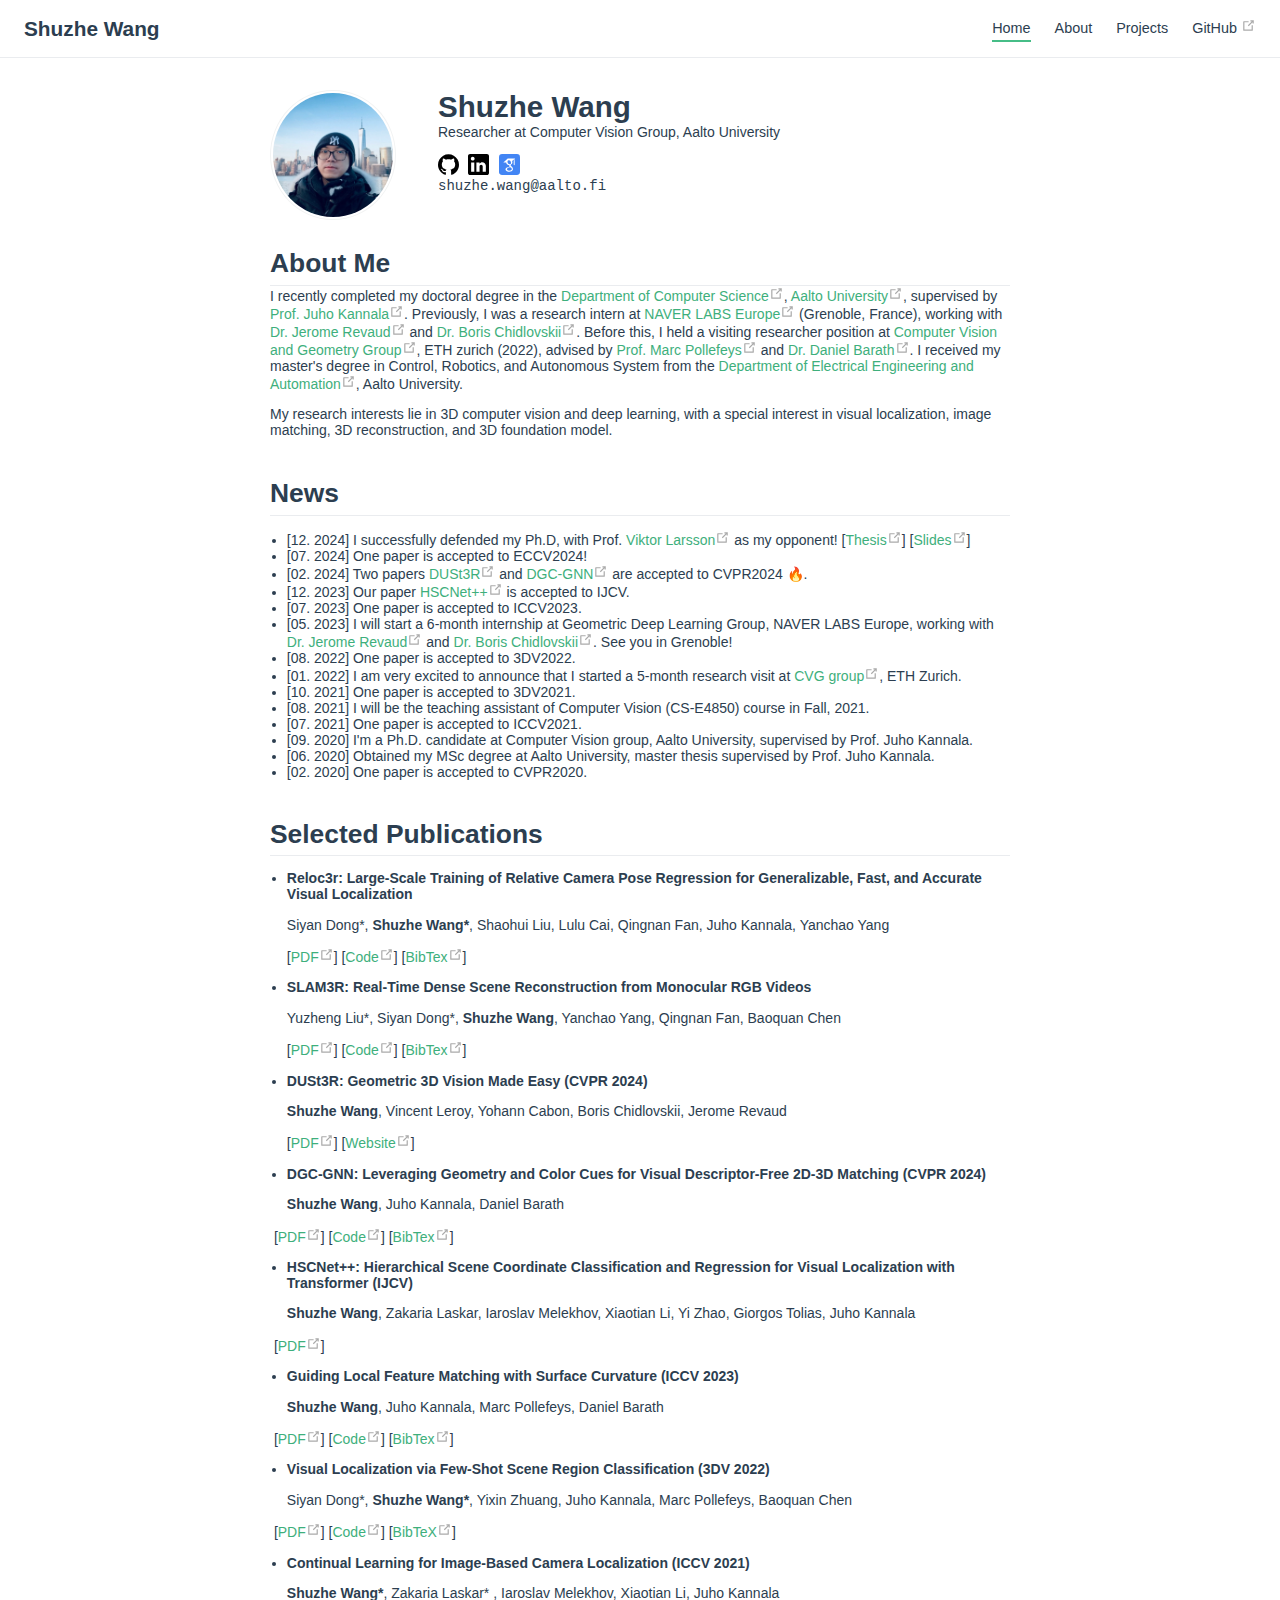
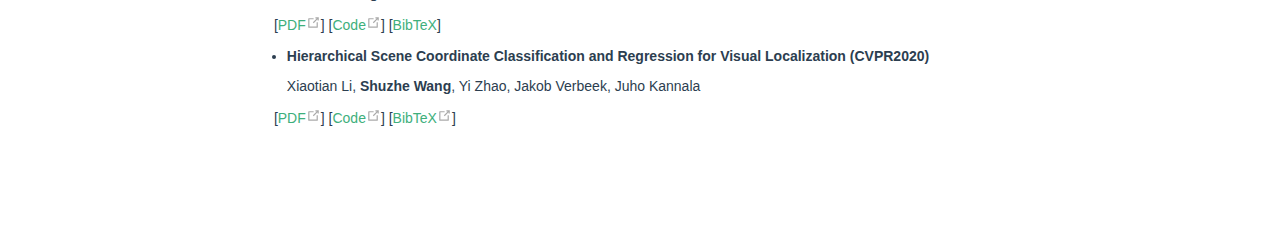
==== commit 44eb0d08: "update" ====
--- a/index.html
+++ b/index.html
@@ -7,7 +7,7 @@
     <meta name="description" content="The description of the site.">
     <link rel="icon" href="/logo.png">
     
-    <link rel="preload" href="/assets/css/0.styles.5bff1129.css" as="style"><link rel="preload" href="/assets/js/app.a0bae6db.js" as="script"><link rel="preload" href="/assets/js/6.2bf28e99.js" as="script"><link rel="preload" href="/assets/js/3.0ae01907.js" as="script"><link rel="prefetch" href="/assets/js/10.ed4c6b3a.js"><link rel="prefetch" href="/assets/js/11.ed17755b.js"><link rel="prefetch" href="/assets/js/12.01827b90.js"><link rel="prefetch" href="/assets/js/13.5b6dbf0b.js"><link rel="prefetch" href="/assets/js/14.80689126.js"><link rel="prefetch" href="/assets/js/2.38c7697e.js"><link rel="prefetch" href="/assets/js/4.90634f4b.js"><link rel="prefetch" href="/assets/js/5.b070aab3.js"><link rel="prefetch" href="/assets/js/7.590c5507.js"><link rel="prefetch" href="/assets/js/8.38ded90f.js"><link rel="prefetch" href="/assets/js/9.636cb5f6.js">
+    <link rel="preload" href="/assets/css/0.styles.5bff1129.css" as="style"><link rel="preload" href="/assets/js/app.9d169e62.js" as="script"><link rel="preload" href="/assets/js/6.2bf28e99.js" as="script"><link rel="preload" href="/assets/js/3.0ae01907.js" as="script"><link rel="prefetch" href="/assets/js/10.ed4c6b3a.js"><link rel="prefetch" href="/assets/js/11.ed17755b.js"><link rel="prefetch" href="/assets/js/12.01827b90.js"><link rel="prefetch" href="/assets/js/13.5b6dbf0b.js"><link rel="prefetch" href="/assets/js/14.80689126.js"><link rel="prefetch" href="/assets/js/2.38c7697e.js"><link rel="prefetch" href="/assets/js/4.90634f4b.js"><link rel="prefetch" href="/assets/js/5.b070aab3.js"><link rel="prefetch" href="/assets/js/7.590c5507.js"><link rel="prefetch" href="/assets/js/8.38ded90f.js"><link rel="prefetch" href="/assets/js/9.636cb5f6.js">
     <link rel="stylesheet" href="/assets/css/0.styles.5bff1129.css">
   </head>
   <body>
@@ -18,6 +18,6 @@
   <svg xmlns="http://www.w3.org/2000/svg" aria-hidden="true" x="0px" y="0px" viewBox="0 0 100 100" width="15" height="15" class="icon outbound"><path fill="currentColor" d="M18.8,85.1h56l0,0c2.2,0,4-1.8,4-4v-32h-8v28h-48v-48h28v-8h-32l0,0c-2.2,0-4,1.8-4,4v56C14.8,83.3,16.6,85.1,18.8,85.1z"></path> <polygon fill="currentColor" points="45.7,48.7 51.3,54.3 77.2,28.5 77.2,37.2 85.2,37.2 85.2,14.9 62.8,14.9 62.8,22.9 71.5,22.9"></polygon></svg></a></div> <!----></nav>  <!----> </div> <div class="page"> <div class="content"><div class="profile"><div class="image"><img src="/profile.jpg" alt></div> <div class="info"><div class="name">
       Shuzhe Wang
     </div> <div class="bio"><p>Researcher at Computer Vision Group, Aalto University</p></div> <div class="socials"><div><a href="https://github.com/ffrivera0" target="_blank"><img src="/icons/github.svg" alt="github" title="github"></a></div><div><a href="https://www.linkedin.com/in/shuzhe-w-371a67177/" target="_blank"><img src="/icons/linkedin-mono.svg" alt="linkedin" title="linkedin"></a></div><div><a href="https://scholar.google.com/citations?user=Kzq9fl4AAAAJ&amp;hl=en&amp;oi=ao" target="_blank"><img src="/icons/google_scholar.svg" alt="google scholar" title="google scholar"></a></div></div> <div class="contact"><div title="Contact me" class="email">shuzhe.wang@aalto.fi</div></div> <!----></div></div> <h2 id="about-me">About Me</h2> <p>I recently completed my doctoral degree in the <a href="https://www.aalto.fi/en/department-of-computer-science" target="_blank" rel="noopener noreferrer">Department of Computer Science<svg xmlns="http://www.w3.org/2000/svg" aria-hidden="true" x="0px" y="0px" viewBox="0 0 100 100" width="15" height="15" class="icon outbound"><path fill="currentColor" d="M18.8,85.1h56l0,0c2.2,0,4-1.8,4-4v-32h-8v28h-48v-48h28v-8h-32l0,0c-2.2,0-4,1.8-4,4v56C14.8,83.3,16.6,85.1,18.8,85.1z"></path> <polygon fill="currentColor" points="45.7,48.7 51.3,54.3 77.2,28.5 77.2,37.2 85.2,37.2 85.2,14.9 62.8,14.9 62.8,22.9 71.5,22.9"></polygon></svg></a>,  <a href="http://www.aalto.fi/en/" target="_blank" rel="noopener noreferrer">Aalto University<svg xmlns="http://www.w3.org/2000/svg" aria-hidden="true" x="0px" y="0px" viewBox="0 0 100 100" width="15" height="15" class="icon outbound"><path fill="currentColor" d="M18.8,85.1h56l0,0c2.2,0,4-1.8,4-4v-32h-8v28h-48v-48h28v-8h-32l0,0c-2.2,0-4,1.8-4,4v56C14.8,83.3,16.6,85.1,18.8,85.1z"></path> <polygon fill="currentColor" points="45.7,48.7 51.3,54.3 77.2,28.5 77.2,37.2 85.2,37.2 85.2,14.9 62.8,14.9 62.8,22.9 71.5,22.9"></polygon></svg></a>, supervised by <a href="https://users.aalto.fi/~kannalj1/" target="_blank" rel="noopener noreferrer">Prof. Juho Kannala<svg xmlns="http://www.w3.org/2000/svg" aria-hidden="true" x="0px" y="0px" viewBox="0 0 100 100" width="15" height="15" class="icon outbound"><path fill="currentColor" d="M18.8,85.1h56l0,0c2.2,0,4-1.8,4-4v-32h-8v28h-48v-48h28v-8h-32l0,0c-2.2,0-4,1.8-4,4v56C14.8,83.3,16.6,85.1,18.8,85.1z"></path> <polygon fill="currentColor" points="45.7,48.7 51.3,54.3 77.2,28.5 77.2,37.2 85.2,37.2 85.2,14.9 62.8,14.9 62.8,22.9 71.5,22.9"></polygon></svg></a>. Previously, I was a research intern at <a href="https://europe.naverlabs.com/" target="_blank" rel="noopener noreferrer">NAVER LABS Europe<svg xmlns="http://www.w3.org/2000/svg" aria-hidden="true" x="0px" y="0px" viewBox="0 0 100 100" width="15" height="15" class="icon outbound"><path fill="currentColor" d="M18.8,85.1h56l0,0c2.2,0,4-1.8,4-4v-32h-8v28h-48v-48h28v-8h-32l0,0c-2.2,0-4,1.8-4,4v56C14.8,83.3,16.6,85.1,18.8,85.1z"></path> <polygon fill="currentColor" points="45.7,48.7 51.3,54.3 77.2,28.5 77.2,37.2 85.2,37.2 85.2,14.9 62.8,14.9 62.8,22.9 71.5,22.9"></polygon></svg></a> (Grenoble, France), working with <a href="https://scholar.google.com/citations?user=asmBzogAAAAJ&hl=zh-CN" target="_blank" rel="noopener noreferrer">Dr. Jerome Revaud<svg xmlns="http://www.w3.org/2000/svg" aria-hidden="true" x="0px" y="0px" viewBox="0 0 100 100" width="15" height="15" class="icon outbound"><path fill="currentColor" d="M18.8,85.1h56l0,0c2.2,0,4-1.8,4-4v-32h-8v28h-48v-48h28v-8h-32l0,0c-2.2,0-4,1.8-4,4v56C14.8,83.3,16.6,85.1,18.8,85.1z"></path> <polygon fill="currentColor" points="45.7,48.7 51.3,54.3 77.2,28.5 77.2,37.2 85.2,37.2 85.2,14.9 62.8,14.9 62.8,22.9 71.5,22.9"></polygon></svg></a> and <a href="https://scholar.google.com/citations?user=V7EJdOcAAAAJ&hl=en" target="_blank" rel="noopener noreferrer">Dr. Boris Chidlovskii<svg xmlns="http://www.w3.org/2000/svg" aria-hidden="true" x="0px" y="0px" viewBox="0 0 100 100" width="15" height="15" class="icon outbound"><path fill="currentColor" d="M18.8,85.1h56l0,0c2.2,0,4-1.8,4-4v-32h-8v28h-48v-48h28v-8h-32l0,0c-2.2,0-4,1.8-4,4v56C14.8,83.3,16.6,85.1,18.8,85.1z"></path> <polygon fill="currentColor" points="45.7,48.7 51.3,54.3 77.2,28.5 77.2,37.2 85.2,37.2 85.2,14.9 62.8,14.9 62.8,22.9 71.5,22.9"></polygon></svg></a>. Before this, I held a visiting researcher position at <a href="http://www.cvg.ethz.ch" target="_blank" rel="noopener noreferrer">Computer Vision and Geometry Group<svg xmlns="http://www.w3.org/2000/svg" aria-hidden="true" x="0px" y="0px" viewBox="0 0 100 100" width="15" height="15" class="icon outbound"><path fill="currentColor" d="M18.8,85.1h56l0,0c2.2,0,4-1.8,4-4v-32h-8v28h-48v-48h28v-8h-32l0,0c-2.2,0-4,1.8-4,4v56C14.8,83.3,16.6,85.1,18.8,85.1z"></path> <polygon fill="currentColor" points="45.7,48.7 51.3,54.3 77.2,28.5 77.2,37.2 85.2,37.2 85.2,14.9 62.8,14.9 62.8,22.9 71.5,22.9"></polygon></svg></a>, ETH zurich (2022), advised by <a href="https://scholar.google.com/citations?user=YYH0BjEAAAAJ&hl=en" target="_blank" rel="noopener noreferrer">Prof. Marc Pollefeys<svg xmlns="http://www.w3.org/2000/svg" aria-hidden="true" x="0px" y="0px" viewBox="0 0 100 100" width="15" height="15" class="icon outbound"><path fill="currentColor" d="M18.8,85.1h56l0,0c2.2,0,4-1.8,4-4v-32h-8v28h-48v-48h28v-8h-32l0,0c-2.2,0-4,1.8-4,4v56C14.8,83.3,16.6,85.1,18.8,85.1z"></path> <polygon fill="currentColor" points="45.7,48.7 51.3,54.3 77.2,28.5 77.2,37.2 85.2,37.2 85.2,14.9 62.8,14.9 62.8,22.9 71.5,22.9"></polygon></svg></a> and <a href="https://people.inf.ethz.ch/dbarath/" target="_blank" rel="noopener noreferrer">Dr. Daniel Barath<svg xmlns="http://www.w3.org/2000/svg" aria-hidden="true" x="0px" y="0px" viewBox="0 0 100 100" width="15" height="15" class="icon outbound"><path fill="currentColor" d="M18.8,85.1h56l0,0c2.2,0,4-1.8,4-4v-32h-8v28h-48v-48h28v-8h-32l0,0c-2.2,0-4,1.8-4,4v56C14.8,83.3,16.6,85.1,18.8,85.1z"></path> <polygon fill="currentColor" points="45.7,48.7 51.3,54.3 77.2,28.5 77.2,37.2 85.2,37.2 85.2,14.9 62.8,14.9 62.8,22.9 71.5,22.9"></polygon></svg></a>. I received my master's degree in Control, Robotics, and Autonomous System from the <a href="https://www.aalto.fi/en/department-of-electrical-engineering-and-automation" target="_blank" rel="noopener noreferrer">Department of Electrical Engineering and Automation<svg xmlns="http://www.w3.org/2000/svg" aria-hidden="true" x="0px" y="0px" viewBox="0 0 100 100" width="15" height="15" class="icon outbound"><path fill="currentColor" d="M18.8,85.1h56l0,0c2.2,0,4-1.8,4-4v-32h-8v28h-48v-48h28v-8h-32l0,0c-2.2,0-4,1.8-4,4v56C14.8,83.3,16.6,85.1,18.8,85.1z"></path> <polygon fill="currentColor" points="45.7,48.7 51.3,54.3 77.2,28.5 77.2,37.2 85.2,37.2 85.2,14.9 62.8,14.9 62.8,22.9 71.5,22.9"></polygon></svg></a>, Aalto University.</p> <p>My research interests lie in 3D computer vision and deep learning, with a special interest in visual localization, image matching, 3D reconstruction, and 3D foundation model.</p> <h2 id="news">News</h2> <ul><li>[12. 2024] I successfully defended my Ph.D, with Prof. <a href="https://vlarsson.github.io" target="_blank" rel="noopener noreferrer">Viktor Larsson<svg xmlns="http://www.w3.org/2000/svg" aria-hidden="true" x="0px" y="0px" viewBox="0 0 100 100" width="15" height="15" class="icon outbound"><path fill="currentColor" d="M18.8,85.1h56l0,0c2.2,0,4-1.8,4-4v-32h-8v28h-48v-48h28v-8h-32l0,0c-2.2,0-4,1.8-4,4v56C14.8,83.3,16.6,85.1,18.8,85.1z"></path> <polygon fill="currentColor" points="45.7,48.7 51.3,54.3 77.2,28.5 77.2,37.2 85.2,37.2 85.2,14.9 62.8,14.9 62.8,22.9 71.5,22.9"></polygon></svg></a> as my opponent!  [<a href="https://aaltodoc.aalto.fi/items/becab958-d8b1-40d1-9146-0fe3248171fc" target="_blank" rel="noopener noreferrer">Thesis<svg xmlns="http://www.w3.org/2000/svg" aria-hidden="true" x="0px" y="0px" viewBox="0 0 100 100" width="15" height="15" class="icon outbound"><path fill="currentColor" d="M18.8,85.1h56l0,0c2.2,0,4-1.8,4-4v-32h-8v28h-48v-48h28v-8h-32l0,0c-2.2,0-4,1.8-4,4v56C14.8,83.3,16.6,85.1,18.8,85.1z"></path> <polygon fill="currentColor" points="45.7,48.7 51.3,54.3 77.2,28.5 77.2,37.2 85.2,37.2 85.2,14.9 62.8,14.9 62.8,22.9 71.5,22.9"></polygon></svg></a>] [<a href="https://drive.google.com/file/d/1g7gfKKW4cP3jEH3ymNQdtrr3L4Rysd3S/view?usp=share_link" target="_blank" rel="noopener noreferrer">Slides<svg xmlns="http://www.w3.org/2000/svg" aria-hidden="true" x="0px" y="0px" viewBox="0 0 100 100" width="15" height="15" class="icon outbound"><path fill="currentColor" d="M18.8,85.1h56l0,0c2.2,0,4-1.8,4-4v-32h-8v28h-48v-48h28v-8h-32l0,0c-2.2,0-4,1.8-4,4v56C14.8,83.3,16.6,85.1,18.8,85.1z"></path> <polygon fill="currentColor" points="45.7,48.7 51.3,54.3 77.2,28.5 77.2,37.2 85.2,37.2 85.2,14.9 62.8,14.9 62.8,22.9 71.5,22.9"></polygon></svg></a>]</li> <li>[07. 2024] One paper is accepted to ECCV2024!</li> <li>[02. 2024] Two papers <a href="https://dust3r.europe.naverlabs.com/" target="_blank" rel="noopener noreferrer">DUSt3R<svg xmlns="http://www.w3.org/2000/svg" aria-hidden="true" x="0px" y="0px" viewBox="0 0 100 100" width="15" height="15" class="icon outbound"><path fill="currentColor" d="M18.8,85.1h56l0,0c2.2,0,4-1.8,4-4v-32h-8v28h-48v-48h28v-8h-32l0,0c-2.2,0-4,1.8-4,4v56C14.8,83.3,16.6,85.1,18.8,85.1z"></path> <polygon fill="currentColor" points="45.7,48.7 51.3,54.3 77.2,28.5 77.2,37.2 85.2,37.2 85.2,14.9 62.8,14.9 62.8,22.9 71.5,22.9"></polygon></svg></a> and <a href="https://arxiv.org/pdf/2306.12547.pdf" target="_blank" rel="noopener noreferrer">DGC-GNN<svg xmlns="http://www.w3.org/2000/svg" aria-hidden="true" x="0px" y="0px" viewBox="0 0 100 100" width="15" height="15" class="icon outbound"><path fill="currentColor" d="M18.8,85.1h56l0,0c2.2,0,4-1.8,4-4v-32h-8v28h-48v-48h28v-8h-32l0,0c-2.2,0-4,1.8-4,4v56C14.8,83.3,16.6,85.1,18.8,85.1z"></path> <polygon fill="currentColor" points="45.7,48.7 51.3,54.3 77.2,28.5 77.2,37.2 85.2,37.2 85.2,14.9 62.8,14.9 62.8,22.9 71.5,22.9"></polygon></svg></a> are accepted to CVPR2024​ 🔥.</li> <li>[12. 2023] Our paper <a href="https://link.springer.com/article/10.1007/s11263-023-01982-9" target="_blank" rel="noopener noreferrer">HSCNet++<svg xmlns="http://www.w3.org/2000/svg" aria-hidden="true" x="0px" y="0px" viewBox="0 0 100 100" width="15" height="15" class="icon outbound"><path fill="currentColor" d="M18.8,85.1h56l0,0c2.2,0,4-1.8,4-4v-32h-8v28h-48v-48h28v-8h-32l0,0c-2.2,0-4,1.8-4,4v56C14.8,83.3,16.6,85.1,18.8,85.1z"></path> <polygon fill="currentColor" points="45.7,48.7 51.3,54.3 77.2,28.5 77.2,37.2 85.2,37.2 85.2,14.9 62.8,14.9 62.8,22.9 71.5,22.9"></polygon></svg></a> is accepted to IJCV.</li> <li>[07. 2023] One paper is accepted to ICCV2023.</li> <li>[05. 2023] I will start a 6-month internship at Geometric Deep Learning Group, NAVER LABS Europe, working with <a href="https://scholar.google.com/citations?user=asmBzogAAAAJ&hl=zh-CN" target="_blank" rel="noopener noreferrer">Dr. Jerome Revaud<svg xmlns="http://www.w3.org/2000/svg" aria-hidden="true" x="0px" y="0px" viewBox="0 0 100 100" width="15" height="15" class="icon outbound"><path fill="currentColor" d="M18.8,85.1h56l0,0c2.2,0,4-1.8,4-4v-32h-8v28h-48v-48h28v-8h-32l0,0c-2.2,0-4,1.8-4,4v56C14.8,83.3,16.6,85.1,18.8,85.1z"></path> <polygon fill="currentColor" points="45.7,48.7 51.3,54.3 77.2,28.5 77.2,37.2 85.2,37.2 85.2,14.9 62.8,14.9 62.8,22.9 71.5,22.9"></polygon></svg></a> and <a href="https://scholar.google.com/citations?user=V7EJdOcAAAAJ&hl=en" target="_blank" rel="noopener noreferrer">Dr. Boris Chidlovskii<svg xmlns="http://www.w3.org/2000/svg" aria-hidden="true" x="0px" y="0px" viewBox="0 0 100 100" width="15" height="15" class="icon outbound"><path fill="currentColor" d="M18.8,85.1h56l0,0c2.2,0,4-1.8,4-4v-32h-8v28h-48v-48h28v-8h-32l0,0c-2.2,0-4,1.8-4,4v56C14.8,83.3,16.6,85.1,18.8,85.1z"></path> <polygon fill="currentColor" points="45.7,48.7 51.3,54.3 77.2,28.5 77.2,37.2 85.2,37.2 85.2,14.9 62.8,14.9 62.8,22.9 71.5,22.9"></polygon></svg></a>. See you in Grenoble!</li> <li>[08. 2022] One paper is accepted to 3DV2022.</li> <li>[01. 2022] I am very excited to announce that I started a 5-month research visit at <a href="https://cvg.ethz.ch/index" target="_blank" rel="noopener noreferrer">CVG group<svg xmlns="http://www.w3.org/2000/svg" aria-hidden="true" x="0px" y="0px" viewBox="0 0 100 100" width="15" height="15" class="icon outbound"><path fill="currentColor" d="M18.8,85.1h56l0,0c2.2,0,4-1.8,4-4v-32h-8v28h-48v-48h28v-8h-32l0,0c-2.2,0-4,1.8-4,4v56C14.8,83.3,16.6,85.1,18.8,85.1z"></path> <polygon fill="currentColor" points="45.7,48.7 51.3,54.3 77.2,28.5 77.2,37.2 85.2,37.2 85.2,14.9 62.8,14.9 62.8,22.9 71.5,22.9"></polygon></svg></a>, ETH Zurich.</li> <li>[10. 2021]  One paper is accepted to 3DV2021.</li> <li>[08. 2021]  I will be the teaching assistant of Computer Vision (CS-E4850) course in Fall, 2021.</li> <li>[07. 2021]  One paper is accepted to ICCV2021.</li> <li>[09. 2020]  I'm a Ph.D. candidate at Computer Vision group, Aalto University, supervised by Prof. Juho Kannala.</li> <li>[06. 2020] Obtained my MSc degree at Aalto University, master thesis supervised by Prof. Juho Kannala.</li> <li>[02. 2020] One paper is accepted to CVPR2020.</li></ul> <h2 id="selected-publications">Selected Publications</h2> <ul><li><p><strong>Reloc3r: Large-Scale Training of Relative Camera Pose Regression for Generalizable, Fast, and Accurate Visual Localization</strong></p> <p>Siyan Dong*,  <strong>Shuzhe Wang*</strong>, Shaohui Liu, Lulu Cai, Qingnan Fan, Juho Kannala, Yanchao Yang</p> <p>[<a href="https://arxiv.org/abs/2412.08376" target="_blank" rel="noopener noreferrer">PDF<svg xmlns="http://www.w3.org/2000/svg" aria-hidden="true" x="0px" y="0px" viewBox="0 0 100 100" width="15" height="15" class="icon outbound"><path fill="currentColor" d="M18.8,85.1h56l0,0c2.2,0,4-1.8,4-4v-32h-8v28h-48v-48h28v-8h-32l0,0c-2.2,0-4,1.8-4,4v56C14.8,83.3,16.6,85.1,18.8,85.1z"></path> <polygon fill="currentColor" points="45.7,48.7 51.3,54.3 77.2,28.5 77.2,37.2 85.2,37.2 85.2,14.9 62.8,14.9 62.8,22.9 71.5,22.9"></polygon></svg></a>] [<a href="https://github.com/ffrivera0/reloc3r" target="_blank" rel="noopener noreferrer">Code<svg xmlns="http://www.w3.org/2000/svg" aria-hidden="true" x="0px" y="0px" viewBox="0 0 100 100" width="15" height="15" class="icon outbound"><path fill="currentColor" d="M18.8,85.1h56l0,0c2.2,0,4-1.8,4-4v-32h-8v28h-48v-48h28v-8h-32l0,0c-2.2,0-4,1.8-4,4v56C14.8,83.3,16.6,85.1,18.8,85.1z"></path> <polygon fill="currentColor" points="45.7,48.7 51.3,54.3 77.2,28.5 77.2,37.2 85.2,37.2 85.2,14.9 62.8,14.9 62.8,22.9 71.5,22.9"></polygon></svg></a>] [<a href="https://scholar.googleusercontent.com/scholar.bib?q=info:P4i50GsFlJ0J:scholar.google.com/&output=citation&scisdr=ClHmW2rqEJTuksgvt_k:AFWwaeYAAAAAZ2Apr_mB9INBlgDMrzNaNg1NkMI&scisig=AFWwaeYAAAAAZ2Apr0C5n0Vvyl7yKjCXcDDZeqI&scisf=4&ct=citation&cd=-1&hl=zh-CN" target="_blank" rel="noopener noreferrer">BibTex<svg xmlns="http://www.w3.org/2000/svg" aria-hidden="true" x="0px" y="0px" viewBox="0 0 100 100" width="15" height="15" class="icon outbound"><path fill="currentColor" d="M18.8,85.1h56l0,0c2.2,0,4-1.8,4-4v-32h-8v28h-48v-48h28v-8h-32l0,0c-2.2,0-4,1.8-4,4v56C14.8,83.3,16.6,85.1,18.8,85.1z"></path> <polygon fill="currentColor" points="45.7,48.7 51.3,54.3 77.2,28.5 77.2,37.2 85.2,37.2 85.2,14.9 62.8,14.9 62.8,22.9 71.5,22.9"></polygon></svg></a>]</p></li> <li><p><strong>SLAM3R: Real-Time Dense Scene Reconstruction from Monocular RGB Videos</strong></p> <p>Yuzheng Liu*, Siyan Dong*, <strong>Shuzhe Wang</strong>, Yanchao Yang, Qingnan Fan, Baoquan Chen</p> <p>[<a href="https://arxiv.org/abs/2412.09401" target="_blank" rel="noopener noreferrer">PDF<svg xmlns="http://www.w3.org/2000/svg" aria-hidden="true" x="0px" y="0px" viewBox="0 0 100 100" width="15" height="15" class="icon outbound"><path fill="currentColor" d="M18.8,85.1h56l0,0c2.2,0,4-1.8,4-4v-32h-8v28h-48v-48h28v-8h-32l0,0c-2.2,0-4,1.8-4,4v56C14.8,83.3,16.6,85.1,18.8,85.1z"></path> <polygon fill="currentColor" points="45.7,48.7 51.3,54.3 77.2,28.5 77.2,37.2 85.2,37.2 85.2,14.9 62.8,14.9 62.8,22.9 71.5,22.9"></polygon></svg></a>] [<a href="https://github.com/PKU-VCL-3DV/SLAM3R" target="_blank" rel="noopener noreferrer">Code<svg xmlns="http://www.w3.org/2000/svg" aria-hidden="true" x="0px" y="0px" viewBox="0 0 100 100" width="15" height="15" class="icon outbound"><path fill="currentColor" d="M18.8,85.1h56l0,0c2.2,0,4-1.8,4-4v-32h-8v28h-48v-48h28v-8h-32l0,0c-2.2,0-4,1.8-4,4v56C14.8,83.3,16.6,85.1,18.8,85.1z"></path> <polygon fill="currentColor" points="45.7,48.7 51.3,54.3 77.2,28.5 77.2,37.2 85.2,37.2 85.2,14.9 62.8,14.9 62.8,22.9 71.5,22.9"></polygon></svg></a>] [<a href="https://scholar.googleusercontent.com/scholar.bib?q=info:vyEvZqeaSMEJ:scholar.google.com/&output=citation&scisdr=ClHmW2rqEJTuksgvaw0:AFWwaeYAAAAAZ2Apcw2dpG_RrT63ajiYdR2Oy_Q&scisig=AFWwaeYAAAAAZ2Apc_8Tij85uInNIHE1m95IbHw&scisf=4&ct=citation&cd=-1&hl=zh-CN" target="_blank" rel="noopener noreferrer">BibTex<svg xmlns="http://www.w3.org/2000/svg" aria-hidden="true" x="0px" y="0px" viewBox="0 0 100 100" width="15" height="15" class="icon outbound"><path fill="currentColor" d="M18.8,85.1h56l0,0c2.2,0,4-1.8,4-4v-32h-8v28h-48v-48h28v-8h-32l0,0c-2.2,0-4,1.8-4,4v56C14.8,83.3,16.6,85.1,18.8,85.1z"></path> <polygon fill="currentColor" points="45.7,48.7 51.3,54.3 77.2,28.5 77.2,37.2 85.2,37.2 85.2,14.9 62.8,14.9 62.8,22.9 71.5,22.9"></polygon></svg></a>]</p></li> <li><p><strong>DUSt3R: Geometric 3D Vision Made Easy (CVPR 2024)</strong></p> <p><strong>Shuzhe Wang</strong>, Vincent Leroy, Yohann Cabon, Boris Chidlovskii, Jerome Revaud</p> <p>[<a href="https://openaccess.thecvf.com/content/CVPR2024/papers/Wang_DUSt3R_Geometric_3D_Vision_Made_Easy_CVPR_2024_paper.pdf" target="_blank" rel="noopener noreferrer">PDF<svg xmlns="http://www.w3.org/2000/svg" aria-hidden="true" x="0px" y="0px" viewBox="0 0 100 100" width="15" height="15" class="icon outbound"><path fill="currentColor" d="M18.8,85.1h56l0,0c2.2,0,4-1.8,4-4v-32h-8v28h-48v-48h28v-8h-32l0,0c-2.2,0-4,1.8-4,4v56C14.8,83.3,16.6,85.1,18.8,85.1z"></path> <polygon fill="currentColor" points="45.7,48.7 51.3,54.3 77.2,28.5 77.2,37.2 85.2,37.2 85.2,14.9 62.8,14.9 62.8,22.9 71.5,22.9"></polygon></svg></a>] [<a href="https://dust3r.europe.naverlabs.com/" target="_blank" rel="noopener noreferrer">Website<svg xmlns="http://www.w3.org/2000/svg" aria-hidden="true" x="0px" y="0px" viewBox="0 0 100 100" width="15" height="15" class="icon outbound"><path fill="currentColor" d="M18.8,85.1h56l0,0c2.2,0,4-1.8,4-4v-32h-8v28h-48v-48h28v-8h-32l0,0c-2.2,0-4,1.8-4,4v56C14.8,83.3,16.6,85.1,18.8,85.1z"></path> <polygon fill="currentColor" points="45.7,48.7 51.3,54.3 77.2,28.5 77.2,37.2 85.2,37.2 85.2,14.9 62.8,14.9 62.8,22.9 71.5,22.9"></polygon></svg></a>]</p></li> <li><p><strong>DGC-GNN: Leveraging Geometry and Color Cues for Visual Descriptor-Free 2D-3D Matching (CVPR 2024)</strong></p> <p><strong>Shuzhe Wang</strong>,  Juho Kannala, Daniel Barath</p></li></ul> <p>​        [<a href="https://openaccess.thecvf.com/content/CVPR2024/papers/Wang_DGC-GNN_Leveraging_Geometry_and_Color_Cues_for_Visual_Descriptor-Free_2D-3D_CVPR_2024_paper.pdf" target="_blank" rel="noopener noreferrer">PDF<svg xmlns="http://www.w3.org/2000/svg" aria-hidden="true" x="0px" y="0px" viewBox="0 0 100 100" width="15" height="15" class="icon outbound"><path fill="currentColor" d="M18.8,85.1h56l0,0c2.2,0,4-1.8,4-4v-32h-8v28h-48v-48h28v-8h-32l0,0c-2.2,0-4,1.8-4,4v56C14.8,83.3,16.6,85.1,18.8,85.1z"></path> <polygon fill="currentColor" points="45.7,48.7 51.3,54.3 77.2,28.5 77.2,37.2 85.2,37.2 85.2,14.9 62.8,14.9 62.8,22.9 71.5,22.9"></polygon></svg></a>] [<a href="https://github.com/AaltoVision/DGC-GNN-release" target="_blank" rel="noopener noreferrer">Code<svg xmlns="http://www.w3.org/2000/svg" aria-hidden="true" x="0px" y="0px" viewBox="0 0 100 100" width="15" height="15" class="icon outbound"><path fill="currentColor" d="M18.8,85.1h56l0,0c2.2,0,4-1.8,4-4v-32h-8v28h-48v-48h28v-8h-32l0,0c-2.2,0-4,1.8-4,4v56C14.8,83.3,16.6,85.1,18.8,85.1z"></path> <polygon fill="currentColor" points="45.7,48.7 51.3,54.3 77.2,28.5 77.2,37.2 85.2,37.2 85.2,14.9 62.8,14.9 62.8,22.9 71.5,22.9"></polygon></svg></a>] [<a href="https://scholar.googleusercontent.com/scholar.bib?q=info:1HKxBm8l7PAJ:scholar.google.com/&output=citation&scisdr=ClEJAWwfEPnhqyvlJGI:AFWwaeYAAAAAZYrjPGJE2qEKa0Y8KnMI1I9lJjk&scisig=AFWwaeYAAAAAZYrjPBayOkJ1gex1VssHWD5_3WI&scisf=4&ct=citation&cd=-1&hl=zh-CN" target="_blank" rel="noopener noreferrer">BibTex<svg xmlns="http://www.w3.org/2000/svg" aria-hidden="true" x="0px" y="0px" viewBox="0 0 100 100" width="15" height="15" class="icon outbound"><path fill="currentColor" d="M18.8,85.1h56l0,0c2.2,0,4-1.8,4-4v-32h-8v28h-48v-48h28v-8h-32l0,0c-2.2,0-4,1.8-4,4v56C14.8,83.3,16.6,85.1,18.8,85.1z"></path> <polygon fill="currentColor" points="45.7,48.7 51.3,54.3 77.2,28.5 77.2,37.2 85.2,37.2 85.2,14.9 62.8,14.9 62.8,22.9 71.5,22.9"></polygon></svg></a>]</p> <ul><li><p><strong>HSCNet++: Hierarchical Scene Coordinate Classification and Regression for Visual Localization with Transformer (IJCV)</strong></p> <p><strong>Shuzhe Wang</strong>, Zakaria Laskar, Iaroslav Melekhov, Xiaotian Li, Yi Zhao, Giorgos Tolias, Juho Kannala</p></li></ul> <p>​        [<a href="https://link.springer.com/article/10.1007/s11263-023-01982-9" target="_blank" rel="noopener noreferrer">PDF<svg xmlns="http://www.w3.org/2000/svg" aria-hidden="true" x="0px" y="0px" viewBox="0 0 100 100" width="15" height="15" class="icon outbound"><path fill="currentColor" d="M18.8,85.1h56l0,0c2.2,0,4-1.8,4-4v-32h-8v28h-48v-48h28v-8h-32l0,0c-2.2,0-4,1.8-4,4v56C14.8,83.3,16.6,85.1,18.8,85.1z"></path> <polygon fill="currentColor" points="45.7,48.7 51.3,54.3 77.2,28.5 77.2,37.2 85.2,37.2 85.2,14.9 62.8,14.9 62.8,22.9 71.5,22.9"></polygon></svg></a>]</p> <ul><li><p><strong>Guiding Local Feature Matching with Surface Curvature (ICCV 2023)</strong></p> <p><strong>Shuzhe Wang</strong>, Juho Kannala, Marc Pollefeys, Daniel Barath</p></li></ul> <p>​        [<a href="https://openaccess.thecvf.com/content/ICCV2023/papers/Wang_Guiding_Local_Feature_Matching_with_Surface_Curvature_ICCV_2023_paper.pdf" target="_blank" rel="noopener noreferrer">PDF<svg xmlns="http://www.w3.org/2000/svg" aria-hidden="true" x="0px" y="0px" viewBox="0 0 100 100" width="15" height="15" class="icon outbound"><path fill="currentColor" d="M18.8,85.1h56l0,0c2.2,0,4-1.8,4-4v-32h-8v28h-48v-48h28v-8h-32l0,0c-2.2,0-4,1.8-4,4v56C14.8,83.3,16.6,85.1,18.8,85.1z"></path> <polygon fill="currentColor" points="45.7,48.7 51.3,54.3 77.2,28.5 77.2,37.2 85.2,37.2 85.2,14.9 62.8,14.9 62.8,22.9 71.5,22.9"></polygon></svg></a>] [<a href="https://github.com/AaltoVision/surface-curvature-estimator" target="_blank" rel="noopener noreferrer">Code<svg xmlns="http://www.w3.org/2000/svg" aria-hidden="true" x="0px" y="0px" viewBox="0 0 100 100" width="15" height="15" class="icon outbound"><path fill="currentColor" d="M18.8,85.1h56l0,0c2.2,0,4-1.8,4-4v-32h-8v28h-48v-48h28v-8h-32l0,0c-2.2,0-4,1.8-4,4v56C14.8,83.3,16.6,85.1,18.8,85.1z"></path> <polygon fill="currentColor" points="45.7,48.7 51.3,54.3 77.2,28.5 77.2,37.2 85.2,37.2 85.2,14.9 62.8,14.9 62.8,22.9 71.5,22.9"></polygon></svg></a>] [<a href="https://scholar.googleusercontent.com/scholar.bib?q=info:ySMZJ7jBErcJ:scholar.google.com/&output=citation&scisdr=ClEJAWwfEPnhqyvnlq0:AFWwaeYAAAAAZYrhjq2Lqman50VYqJ8_K2zj9kk&scisig=AFWwaeYAAAAAZYrhjoWvSEfsjtpuOHxOoMNDPBM&scisf=4&ct=citation&cd=-1&hl=en&scfhb=1" target="_blank" rel="noopener noreferrer">BibTex<svg xmlns="http://www.w3.org/2000/svg" aria-hidden="true" x="0px" y="0px" viewBox="0 0 100 100" width="15" height="15" class="icon outbound"><path fill="currentColor" d="M18.8,85.1h56l0,0c2.2,0,4-1.8,4-4v-32h-8v28h-48v-48h28v-8h-32l0,0c-2.2,0-4,1.8-4,4v56C14.8,83.3,16.6,85.1,18.8,85.1z"></path> <polygon fill="currentColor" points="45.7,48.7 51.3,54.3 77.2,28.5 77.2,37.2 85.2,37.2 85.2,14.9 62.8,14.9 62.8,22.9 71.5,22.9"></polygon></svg></a>]</p> <ul><li><p><strong>Visual Localization via Few-Shot Scene Region Classification (3DV 2022)</strong></p> <p>Siyan Dong*,  <strong>Shuzhe Wang*</strong>, Yixin Zhuang, Juho Kannala, Marc Pollefeys, Baoquan Chen</p></li></ul> <p>​        [<a href="https://arxiv.org/abs/2208.06933" target="_blank" rel="noopener noreferrer">PDF<svg xmlns="http://www.w3.org/2000/svg" aria-hidden="true" x="0px" y="0px" viewBox="0 0 100 100" width="15" height="15" class="icon outbound"><path fill="currentColor" d="M18.8,85.1h56l0,0c2.2,0,4-1.8,4-4v-32h-8v28h-48v-48h28v-8h-32l0,0c-2.2,0-4,1.8-4,4v56C14.8,83.3,16.6,85.1,18.8,85.1z"></path> <polygon fill="currentColor" points="45.7,48.7 51.3,54.3 77.2,28.5 77.2,37.2 85.2,37.2 85.2,14.9 62.8,14.9 62.8,22.9 71.5,22.9"></polygon></svg></a>] [<a href="https://github.com/siyandong/SRC" target="_blank" rel="noopener noreferrer">Code<svg xmlns="http://www.w3.org/2000/svg" aria-hidden="true" x="0px" y="0px" viewBox="0 0 100 100" width="15" height="15" class="icon outbound"><path fill="currentColor" d="M18.8,85.1h56l0,0c2.2,0,4-1.8,4-4v-32h-8v28h-48v-48h28v-8h-32l0,0c-2.2,0-4,1.8-4,4v56C14.8,83.3,16.6,85.1,18.8,85.1z"></path> <polygon fill="currentColor" points="45.7,48.7 51.3,54.3 77.2,28.5 77.2,37.2 85.2,37.2 85.2,14.9 62.8,14.9 62.8,22.9 71.5,22.9"></polygon></svg></a>] [<a href="https://scholar.googleusercontent.com/scholar.bib?q=info:oprcFyaIL5UJ:scholar.google.com/&output=citation&scisdr=CgXXTOCrEKzvtgUwYIc:AAGBfm0AAAAAYYA2eIcD37_zmmr5rIQ4xQV_20KiZSAc&scisig=AAGBfm0AAAAAYYA2eHBNQKP9nK_VytByFwSiCySfOMT1&scisf=4&ct=citation&cd=-1&hl=zh-CN" target="_blank" rel="noopener noreferrer">BibTeX<svg xmlns="http://www.w3.org/2000/svg" aria-hidden="true" x="0px" y="0px" viewBox="0 0 100 100" width="15" height="15" class="icon outbound"><path fill="currentColor" d="M18.8,85.1h56l0,0c2.2,0,4-1.8,4-4v-32h-8v28h-48v-48h28v-8h-32l0,0c-2.2,0-4,1.8-4,4v56C14.8,83.3,16.6,85.1,18.8,85.1z"></path> <polygon fill="currentColor" points="45.7,48.7 51.3,54.3 77.2,28.5 77.2,37.2 85.2,37.2 85.2,14.9 62.8,14.9 62.8,22.9 71.5,22.9"></polygon></svg></a>]</p> <ul><li><p><strong>Continual Learning for Image-Based Camera Localization (ICCV 2021)</strong></p> <p><strong>Shuzhe Wang*</strong>, Zakaria Laskar* , Iaroslav Melekhov, Xiaotian Li, Juho Kannala</p></li></ul> <p>​        [<a href="https://openaccess.thecvf.com/content/ICCV2021/papers/Wang_Continual_Learning_for_Image-Based_Camera_Localization_ICCV_2021_paper.pdf" target="_blank" rel="noopener noreferrer">PDF<svg xmlns="http://www.w3.org/2000/svg" aria-hidden="true" x="0px" y="0px" viewBox="0 0 100 100" width="15" height="15" class="icon outbound"><path fill="currentColor" d="M18.8,85.1h56l0,0c2.2,0,4-1.8,4-4v-32h-8v28h-48v-48h28v-8h-32l0,0c-2.2,0-4,1.8-4,4v56C14.8,83.3,16.6,85.1,18.8,85.1z"></path> <polygon fill="currentColor" points="45.7,48.7 51.3,54.3 77.2,28.5 77.2,37.2 85.2,37.2 85.2,14.9 62.8,14.9 62.8,22.9 71.5,22.9"></polygon></svg></a>] [<a href="https://github.com/AaltoVision/CL_HSCNet" target="_blank" rel="noopener noreferrer">Code<svg xmlns="http://www.w3.org/2000/svg" aria-hidden="true" x="0px" y="0px" viewBox="0 0 100 100" width="15" height="15" class="icon outbound"><path fill="currentColor" d="M18.8,85.1h56l0,0c2.2,0,4-1.8,4-4v-32h-8v28h-48v-48h28v-8h-32l0,0c-2.2,0-4,1.8-4,4v56C14.8,83.3,16.6,85.1,18.8,85.1z"></path> <polygon fill="currentColor" points="45.7,48.7 51.3,54.3 77.2,28.5 77.2,37.2 85.2,37.2 85.2,14.9 62.8,14.9 62.8,22.9 71.5,22.9"></polygon></svg></a>] [<a href>BibTeX</a>]</p> <ul><li><p><strong>Hierarchical Scene Coordinate Classification and Regression for Visual Localization (CVPR2020)</strong></p> <p>Xiaotian Li, <strong>Shuzhe Wang</strong>, Yi Zhao, Jakob Verbeek, Juho Kannala</p></li></ul> <p>​       [<a href="https://openaccess.thecvf.com/content_CVPR_2020/papers/Li_Hierarchical_Scene_Coordinate_Classification_and_Regression_for_Visual_Localization_CVPR_2020_paper.pdf" target="_blank" rel="noopener noreferrer">PDF<svg xmlns="http://www.w3.org/2000/svg" aria-hidden="true" x="0px" y="0px" viewBox="0 0 100 100" width="15" height="15" class="icon outbound"><path fill="currentColor" d="M18.8,85.1h56l0,0c2.2,0,4-1.8,4-4v-32h-8v28h-48v-48h28v-8h-32l0,0c-2.2,0-4,1.8-4,4v56C14.8,83.3,16.6,85.1,18.8,85.1z"></path> <polygon fill="currentColor" points="45.7,48.7 51.3,54.3 77.2,28.5 77.2,37.2 85.2,37.2 85.2,14.9 62.8,14.9 62.8,22.9 71.5,22.9"></polygon></svg></a>] [<a href="https://github.com/AaltoVision/hscnet" target="_blank" rel="noopener noreferrer">Code<svg xmlns="http://www.w3.org/2000/svg" aria-hidden="true" x="0px" y="0px" viewBox="0 0 100 100" width="15" height="15" class="icon outbound"><path fill="currentColor" d="M18.8,85.1h56l0,0c2.2,0,4-1.8,4-4v-32h-8v28h-48v-48h28v-8h-32l0,0c-2.2,0-4,1.8-4,4v56C14.8,83.3,16.6,85.1,18.8,85.1z"></path> <polygon fill="currentColor" points="45.7,48.7 51.3,54.3 77.2,28.5 77.2,37.2 85.2,37.2 85.2,14.9 62.8,14.9 62.8,22.9 71.5,22.9"></polygon></svg></a>] [<a href="https://scholar.googleusercontent.com/scholar.bib?q=info:EIIgXVmnYHEJ:scholar.google.com/&output=citation&scisdr=CgXT_HuZEIa99Kxm_N0:AAGBfm0AAAAAYSVg5N1OB_SSVoyNDEDW0B_6poErDXZA&scisig=AAGBfm0AAAAAYSVg5CFuBHOzFJbO7OR9FJcqHkdNItRa&scisf=4&ct=citation&cd=-1&hl=en" target="_blank" rel="noopener noreferrer">BibTeX<svg xmlns="http://www.w3.org/2000/svg" aria-hidden="true" x="0px" y="0px" viewBox="0 0 100 100" width="15" height="15" class="icon outbound"><path fill="currentColor" d="M18.8,85.1h56l0,0c2.2,0,4-1.8,4-4v-32h-8v28h-48v-48h28v-8h-32l0,0c-2.2,0-4,1.8-4,4v56C14.8,83.3,16.6,85.1,18.8,85.1z"></path> <polygon fill="currentColor" points="45.7,48.7 51.3,54.3 77.2,28.5 77.2,37.2 85.2,37.2 85.2,14.9 62.8,14.9 62.8,22.9 71.5,22.9"></polygon></svg></a>]</p></div> <div class="page-edit"><!----> <!----></div> <!----> </div> <!----></div></div>
-    <script src="/assets/js/app.a0bae6db.js" defer></script><script src="/assets/js/6.2bf28e99.js" defer></script><script src="/assets/js/3.0ae01907.js" defer></script>
+    <script src="/assets/js/app.9d169e62.js" defer></script><script src="/assets/js/6.2bf28e99.js" defer></script><script src="/assets/js/3.0ae01907.js" defer></script>
   </body>
 </html>
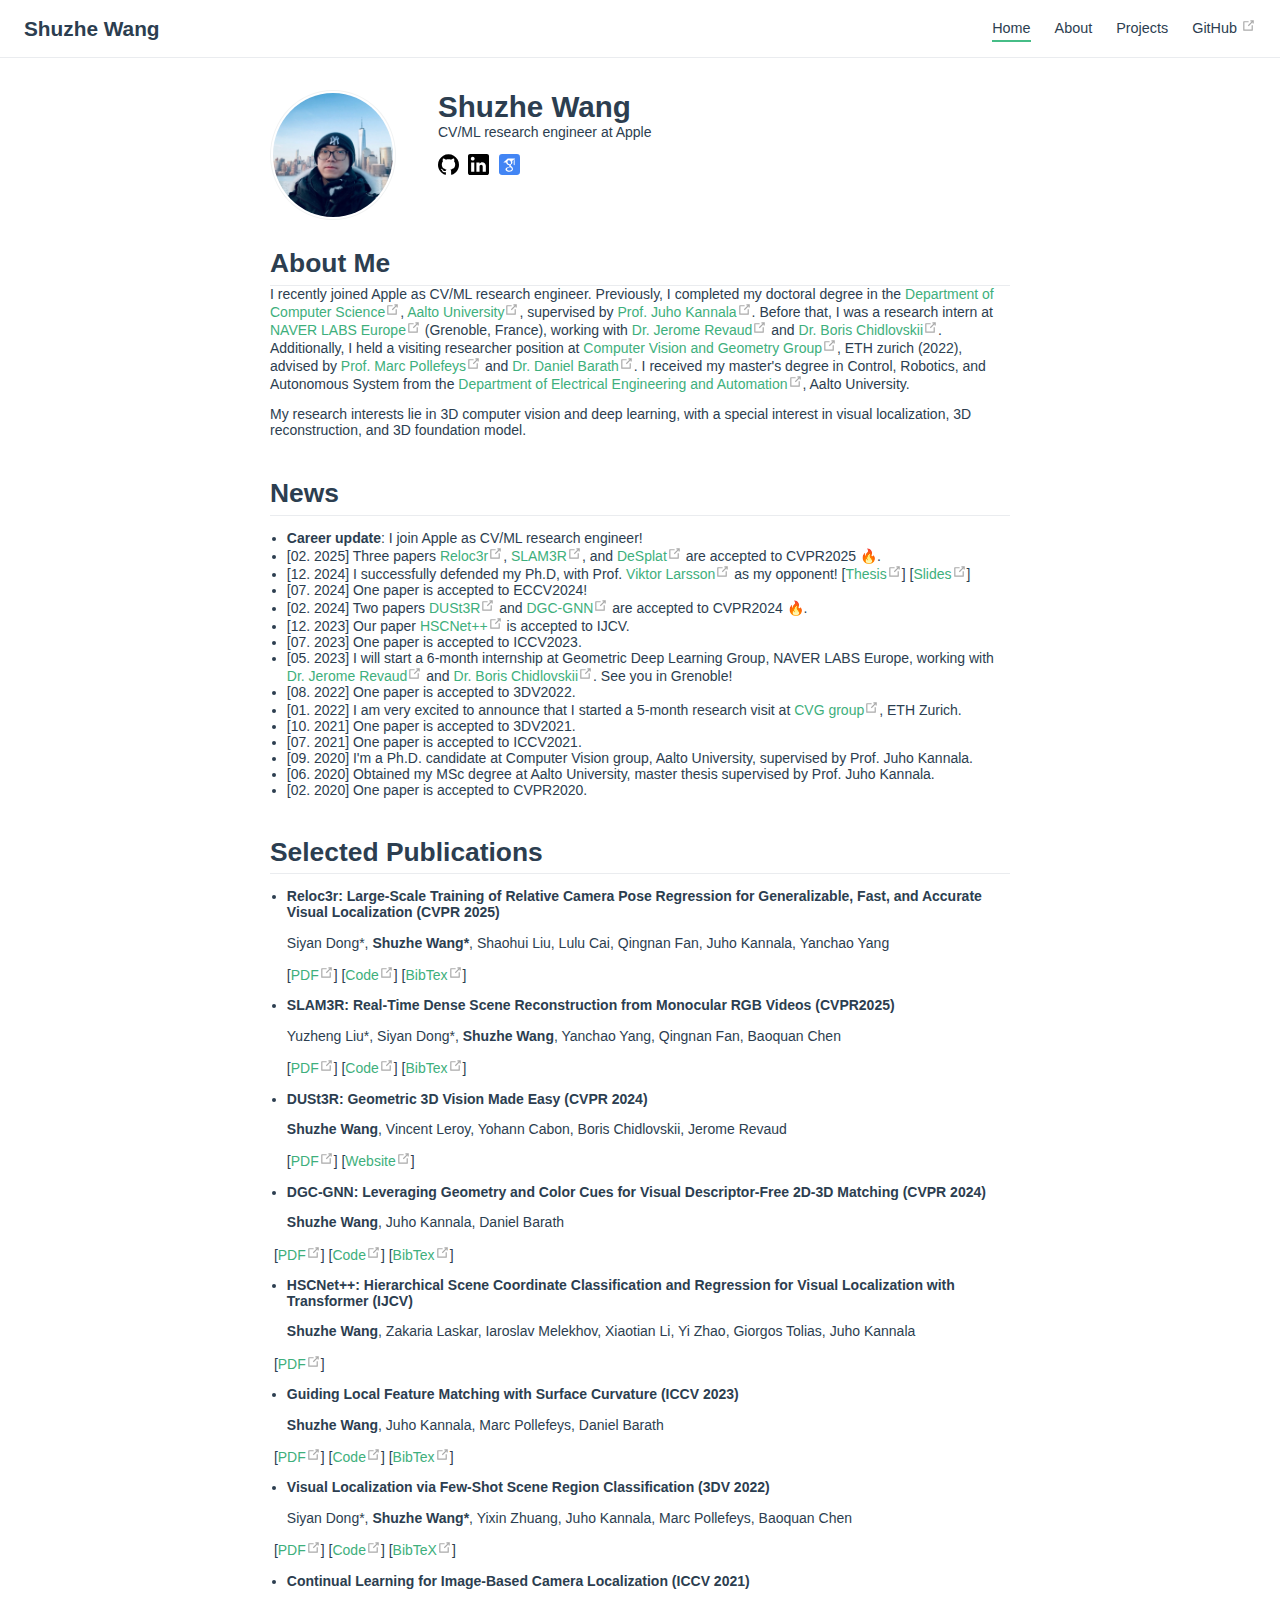
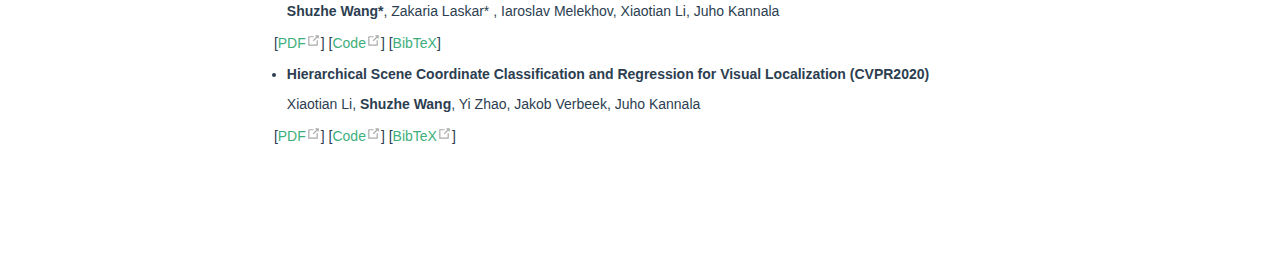
==== commit 37ca0b49: "update" ====
--- a/index.html
+++ b/index.html
@@ -7,7 +7,7 @@
     <meta name="description" content="The description of the site.">
     <link rel="icon" href="/logo.png">
     
-    <link rel="preload" href="/assets/css/0.styles.5bff1129.css" as="style"><link rel="preload" href="/assets/js/app.9d169e62.js" as="script"><link rel="preload" href="/assets/js/6.2bf28e99.js" as="script"><link rel="preload" href="/assets/js/3.0ae01907.js" as="script"><link rel="prefetch" href="/assets/js/10.ed4c6b3a.js"><link rel="prefetch" href="/assets/js/11.ed17755b.js"><link rel="prefetch" href="/assets/js/12.01827b90.js"><link rel="prefetch" href="/assets/js/13.5b6dbf0b.js"><link rel="prefetch" href="/assets/js/14.80689126.js"><link rel="prefetch" href="/assets/js/2.38c7697e.js"><link rel="prefetch" href="/assets/js/4.90634f4b.js"><link rel="prefetch" href="/assets/js/5.b070aab3.js"><link rel="prefetch" href="/assets/js/7.590c5507.js"><link rel="prefetch" href="/assets/js/8.38ded90f.js"><link rel="prefetch" href="/assets/js/9.636cb5f6.js">
+    <link rel="preload" href="/assets/css/0.styles.5bff1129.css" as="style"><link rel="preload" href="/assets/js/app.c52ee29c.js" as="script"><link rel="preload" href="/assets/js/6.3d344552.js" as="script"><link rel="preload" href="/assets/js/3.0ae01907.js" as="script"><link rel="prefetch" href="/assets/js/10.ed4c6b3a.js"><link rel="prefetch" href="/assets/js/11.ed17755b.js"><link rel="prefetch" href="/assets/js/12.01827b90.js"><link rel="prefetch" href="/assets/js/13.5b6dbf0b.js"><link rel="prefetch" href="/assets/js/14.80689126.js"><link rel="prefetch" href="/assets/js/2.38c7697e.js"><link rel="prefetch" href="/assets/js/4.90634f4b.js"><link rel="prefetch" href="/assets/js/5.b070aab3.js"><link rel="prefetch" href="/assets/js/7.b7fba462.js"><link rel="prefetch" href="/assets/js/8.38ded90f.js"><link rel="prefetch" href="/assets/js/9.636cb5f6.js">
     <link rel="stylesheet" href="/assets/css/0.styles.5bff1129.css">
   </head>
   <body>
@@ -17,7 +17,7 @@
   GitHub
   <svg xmlns="http://www.w3.org/2000/svg" aria-hidden="true" x="0px" y="0px" viewBox="0 0 100 100" width="15" height="15" class="icon outbound"><path fill="currentColor" d="M18.8,85.1h56l0,0c2.2,0,4-1.8,4-4v-32h-8v28h-48v-48h28v-8h-32l0,0c-2.2,0-4,1.8-4,4v56C14.8,83.3,16.6,85.1,18.8,85.1z"></path> <polygon fill="currentColor" points="45.7,48.7 51.3,54.3 77.2,28.5 77.2,37.2 85.2,37.2 85.2,14.9 62.8,14.9 62.8,22.9 71.5,22.9"></polygon></svg></a></div> <!----></nav>  <!----> </div> <div class="page"> <div class="content"><div class="profile"><div class="image"><img src="/profile.jpg" alt></div> <div class="info"><div class="name">
       Shuzhe Wang
-    </div> <div class="bio"><p>Researcher at Computer Vision Group, Aalto University</p></div> <div class="socials"><div><a href="https://github.com/ffrivera0" target="_blank"><img src="/icons/github.svg" alt="github" title="github"></a></div><div><a href="https://www.linkedin.com/in/shuzhe-w-371a67177/" target="_blank"><img src="/icons/linkedin-mono.svg" alt="linkedin" title="linkedin"></a></div><div><a href="https://scholar.google.com/citations?user=Kzq9fl4AAAAJ&amp;hl=en&amp;oi=ao" target="_blank"><img src="/icons/google_scholar.svg" alt="google scholar" title="google scholar"></a></div></div> <div class="contact"><div title="Contact me" class="email">shuzhe.wang@aalto.fi</div></div> <!----></div></div> <h2 id="about-me">About Me</h2> <p>I recently completed my doctoral degree in the <a href="https://www.aalto.fi/en/department-of-computer-science" target="_blank" rel="noopener noreferrer">Department of Computer Science<svg xmlns="http://www.w3.org/2000/svg" aria-hidden="true" x="0px" y="0px" viewBox="0 0 100 100" width="15" height="15" class="icon outbound"><path fill="currentColor" d="M18.8,85.1h56l0,0c2.2,0,4-1.8,4-4v-32h-8v28h-48v-48h28v-8h-32l0,0c-2.2,0-4,1.8-4,4v56C14.8,83.3,16.6,85.1,18.8,85.1z"></path> <polygon fill="currentColor" points="45.7,48.7 51.3,54.3 77.2,28.5 77.2,37.2 85.2,37.2 85.2,14.9 62.8,14.9 62.8,22.9 71.5,22.9"></polygon></svg></a>,  <a href="http://www.aalto.fi/en/" target="_blank" rel="noopener noreferrer">Aalto University<svg xmlns="http://www.w3.org/2000/svg" aria-hidden="true" x="0px" y="0px" viewBox="0 0 100 100" width="15" height="15" class="icon outbound"><path fill="currentColor" d="M18.8,85.1h56l0,0c2.2,0,4-1.8,4-4v-32h-8v28h-48v-48h28v-8h-32l0,0c-2.2,0-4,1.8-4,4v56C14.8,83.3,16.6,85.1,18.8,85.1z"></path> <polygon fill="currentColor" points="45.7,48.7 51.3,54.3 77.2,28.5 77.2,37.2 85.2,37.2 85.2,14.9 62.8,14.9 62.8,22.9 71.5,22.9"></polygon></svg></a>, supervised by <a href="https://users.aalto.fi/~kannalj1/" target="_blank" rel="noopener noreferrer">Prof. Juho Kannala<svg xmlns="http://www.w3.org/2000/svg" aria-hidden="true" x="0px" y="0px" viewBox="0 0 100 100" width="15" height="15" class="icon outbound"><path fill="currentColor" d="M18.8,85.1h56l0,0c2.2,0,4-1.8,4-4v-32h-8v28h-48v-48h28v-8h-32l0,0c-2.2,0-4,1.8-4,4v56C14.8,83.3,16.6,85.1,18.8,85.1z"></path> <polygon fill="currentColor" points="45.7,48.7 51.3,54.3 77.2,28.5 77.2,37.2 85.2,37.2 85.2,14.9 62.8,14.9 62.8,22.9 71.5,22.9"></polygon></svg></a>. Previously, I was a research intern at <a href="https://europe.naverlabs.com/" target="_blank" rel="noopener noreferrer">NAVER LABS Europe<svg xmlns="http://www.w3.org/2000/svg" aria-hidden="true" x="0px" y="0px" viewBox="0 0 100 100" width="15" height="15" class="icon outbound"><path fill="currentColor" d="M18.8,85.1h56l0,0c2.2,0,4-1.8,4-4v-32h-8v28h-48v-48h28v-8h-32l0,0c-2.2,0-4,1.8-4,4v56C14.8,83.3,16.6,85.1,18.8,85.1z"></path> <polygon fill="currentColor" points="45.7,48.7 51.3,54.3 77.2,28.5 77.2,37.2 85.2,37.2 85.2,14.9 62.8,14.9 62.8,22.9 71.5,22.9"></polygon></svg></a> (Grenoble, France), working with <a href="https://scholar.google.com/citations?user=asmBzogAAAAJ&hl=zh-CN" target="_blank" rel="noopener noreferrer">Dr. Jerome Revaud<svg xmlns="http://www.w3.org/2000/svg" aria-hidden="true" x="0px" y="0px" viewBox="0 0 100 100" width="15" height="15" class="icon outbound"><path fill="currentColor" d="M18.8,85.1h56l0,0c2.2,0,4-1.8,4-4v-32h-8v28h-48v-48h28v-8h-32l0,0c-2.2,0-4,1.8-4,4v56C14.8,83.3,16.6,85.1,18.8,85.1z"></path> <polygon fill="currentColor" points="45.7,48.7 51.3,54.3 77.2,28.5 77.2,37.2 85.2,37.2 85.2,14.9 62.8,14.9 62.8,22.9 71.5,22.9"></polygon></svg></a> and <a href="https://scholar.google.com/citations?user=V7EJdOcAAAAJ&hl=en" target="_blank" rel="noopener noreferrer">Dr. Boris Chidlovskii<svg xmlns="http://www.w3.org/2000/svg" aria-hidden="true" x="0px" y="0px" viewBox="0 0 100 100" width="15" height="15" class="icon outbound"><path fill="currentColor" d="M18.8,85.1h56l0,0c2.2,0,4-1.8,4-4v-32h-8v28h-48v-48h28v-8h-32l0,0c-2.2,0-4,1.8-4,4v56C14.8,83.3,16.6,85.1,18.8,85.1z"></path> <polygon fill="currentColor" points="45.7,48.7 51.3,54.3 77.2,28.5 77.2,37.2 85.2,37.2 85.2,14.9 62.8,14.9 62.8,22.9 71.5,22.9"></polygon></svg></a>. Before this, I held a visiting researcher position at <a href="http://www.cvg.ethz.ch" target="_blank" rel="noopener noreferrer">Computer Vision and Geometry Group<svg xmlns="http://www.w3.org/2000/svg" aria-hidden="true" x="0px" y="0px" viewBox="0 0 100 100" width="15" height="15" class="icon outbound"><path fill="currentColor" d="M18.8,85.1h56l0,0c2.2,0,4-1.8,4-4v-32h-8v28h-48v-48h28v-8h-32l0,0c-2.2,0-4,1.8-4,4v56C14.8,83.3,16.6,85.1,18.8,85.1z"></path> <polygon fill="currentColor" points="45.7,48.7 51.3,54.3 77.2,28.5 77.2,37.2 85.2,37.2 85.2,14.9 62.8,14.9 62.8,22.9 71.5,22.9"></polygon></svg></a>, ETH zurich (2022), advised by <a href="https://scholar.google.com/citations?user=YYH0BjEAAAAJ&hl=en" target="_blank" rel="noopener noreferrer">Prof. Marc Pollefeys<svg xmlns="http://www.w3.org/2000/svg" aria-hidden="true" x="0px" y="0px" viewBox="0 0 100 100" width="15" height="15" class="icon outbound"><path fill="currentColor" d="M18.8,85.1h56l0,0c2.2,0,4-1.8,4-4v-32h-8v28h-48v-48h28v-8h-32l0,0c-2.2,0-4,1.8-4,4v56C14.8,83.3,16.6,85.1,18.8,85.1z"></path> <polygon fill="currentColor" points="45.7,48.7 51.3,54.3 77.2,28.5 77.2,37.2 85.2,37.2 85.2,14.9 62.8,14.9 62.8,22.9 71.5,22.9"></polygon></svg></a> and <a href="https://people.inf.ethz.ch/dbarath/" target="_blank" rel="noopener noreferrer">Dr. Daniel Barath<svg xmlns="http://www.w3.org/2000/svg" aria-hidden="true" x="0px" y="0px" viewBox="0 0 100 100" width="15" height="15" class="icon outbound"><path fill="currentColor" d="M18.8,85.1h56l0,0c2.2,0,4-1.8,4-4v-32h-8v28h-48v-48h28v-8h-32l0,0c-2.2,0-4,1.8-4,4v56C14.8,83.3,16.6,85.1,18.8,85.1z"></path> <polygon fill="currentColor" points="45.7,48.7 51.3,54.3 77.2,28.5 77.2,37.2 85.2,37.2 85.2,14.9 62.8,14.9 62.8,22.9 71.5,22.9"></polygon></svg></a>. I received my master's degree in Control, Robotics, and Autonomous System from the <a href="https://www.aalto.fi/en/department-of-electrical-engineering-and-automation" target="_blank" rel="noopener noreferrer">Department of Electrical Engineering and Automation<svg xmlns="http://www.w3.org/2000/svg" aria-hidden="true" x="0px" y="0px" viewBox="0 0 100 100" width="15" height="15" class="icon outbound"><path fill="currentColor" d="M18.8,85.1h56l0,0c2.2,0,4-1.8,4-4v-32h-8v28h-48v-48h28v-8h-32l0,0c-2.2,0-4,1.8-4,4v56C14.8,83.3,16.6,85.1,18.8,85.1z"></path> <polygon fill="currentColor" points="45.7,48.7 51.3,54.3 77.2,28.5 77.2,37.2 85.2,37.2 85.2,14.9 62.8,14.9 62.8,22.9 71.5,22.9"></polygon></svg></a>, Aalto University.</p> <p>My research interests lie in 3D computer vision and deep learning, with a special interest in visual localization, image matching, 3D reconstruction, and 3D foundation model.</p> <h2 id="news">News</h2> <ul><li>[12. 2024] I successfully defended my Ph.D, with Prof. <a href="https://vlarsson.github.io" target="_blank" rel="noopener noreferrer">Viktor Larsson<svg xmlns="http://www.w3.org/2000/svg" aria-hidden="true" x="0px" y="0px" viewBox="0 0 100 100" width="15" height="15" class="icon outbound"><path fill="currentColor" d="M18.8,85.1h56l0,0c2.2,0,4-1.8,4-4v-32h-8v28h-48v-48h28v-8h-32l0,0c-2.2,0-4,1.8-4,4v56C14.8,83.3,16.6,85.1,18.8,85.1z"></path> <polygon fill="currentColor" points="45.7,48.7 51.3,54.3 77.2,28.5 77.2,37.2 85.2,37.2 85.2,14.9 62.8,14.9 62.8,22.9 71.5,22.9"></polygon></svg></a> as my opponent!  [<a href="https://aaltodoc.aalto.fi/items/becab958-d8b1-40d1-9146-0fe3248171fc" target="_blank" rel="noopener noreferrer">Thesis<svg xmlns="http://www.w3.org/2000/svg" aria-hidden="true" x="0px" y="0px" viewBox="0 0 100 100" width="15" height="15" class="icon outbound"><path fill="currentColor" d="M18.8,85.1h56l0,0c2.2,0,4-1.8,4-4v-32h-8v28h-48v-48h28v-8h-32l0,0c-2.2,0-4,1.8-4,4v56C14.8,83.3,16.6,85.1,18.8,85.1z"></path> <polygon fill="currentColor" points="45.7,48.7 51.3,54.3 77.2,28.5 77.2,37.2 85.2,37.2 85.2,14.9 62.8,14.9 62.8,22.9 71.5,22.9"></polygon></svg></a>] [<a href="https://drive.google.com/file/d/1g7gfKKW4cP3jEH3ymNQdtrr3L4Rysd3S/view?usp=share_link" target="_blank" rel="noopener noreferrer">Slides<svg xmlns="http://www.w3.org/2000/svg" aria-hidden="true" x="0px" y="0px" viewBox="0 0 100 100" width="15" height="15" class="icon outbound"><path fill="currentColor" d="M18.8,85.1h56l0,0c2.2,0,4-1.8,4-4v-32h-8v28h-48v-48h28v-8h-32l0,0c-2.2,0-4,1.8-4,4v56C14.8,83.3,16.6,85.1,18.8,85.1z"></path> <polygon fill="currentColor" points="45.7,48.7 51.3,54.3 77.2,28.5 77.2,37.2 85.2,37.2 85.2,14.9 62.8,14.9 62.8,22.9 71.5,22.9"></polygon></svg></a>]</li> <li>[07. 2024] One paper is accepted to ECCV2024!</li> <li>[02. 2024] Two papers <a href="https://dust3r.europe.naverlabs.com/" target="_blank" rel="noopener noreferrer">DUSt3R<svg xmlns="http://www.w3.org/2000/svg" aria-hidden="true" x="0px" y="0px" viewBox="0 0 100 100" width="15" height="15" class="icon outbound"><path fill="currentColor" d="M18.8,85.1h56l0,0c2.2,0,4-1.8,4-4v-32h-8v28h-48v-48h28v-8h-32l0,0c-2.2,0-4,1.8-4,4v56C14.8,83.3,16.6,85.1,18.8,85.1z"></path> <polygon fill="currentColor" points="45.7,48.7 51.3,54.3 77.2,28.5 77.2,37.2 85.2,37.2 85.2,14.9 62.8,14.9 62.8,22.9 71.5,22.9"></polygon></svg></a> and <a href="https://arxiv.org/pdf/2306.12547.pdf" target="_blank" rel="noopener noreferrer">DGC-GNN<svg xmlns="http://www.w3.org/2000/svg" aria-hidden="true" x="0px" y="0px" viewBox="0 0 100 100" width="15" height="15" class="icon outbound"><path fill="currentColor" d="M18.8,85.1h56l0,0c2.2,0,4-1.8,4-4v-32h-8v28h-48v-48h28v-8h-32l0,0c-2.2,0-4,1.8-4,4v56C14.8,83.3,16.6,85.1,18.8,85.1z"></path> <polygon fill="currentColor" points="45.7,48.7 51.3,54.3 77.2,28.5 77.2,37.2 85.2,37.2 85.2,14.9 62.8,14.9 62.8,22.9 71.5,22.9"></polygon></svg></a> are accepted to CVPR2024​ 🔥.</li> <li>[12. 2023] Our paper <a href="https://link.springer.com/article/10.1007/s11263-023-01982-9" target="_blank" rel="noopener noreferrer">HSCNet++<svg xmlns="http://www.w3.org/2000/svg" aria-hidden="true" x="0px" y="0px" viewBox="0 0 100 100" width="15" height="15" class="icon outbound"><path fill="currentColor" d="M18.8,85.1h56l0,0c2.2,0,4-1.8,4-4v-32h-8v28h-48v-48h28v-8h-32l0,0c-2.2,0-4,1.8-4,4v56C14.8,83.3,16.6,85.1,18.8,85.1z"></path> <polygon fill="currentColor" points="45.7,48.7 51.3,54.3 77.2,28.5 77.2,37.2 85.2,37.2 85.2,14.9 62.8,14.9 62.8,22.9 71.5,22.9"></polygon></svg></a> is accepted to IJCV.</li> <li>[07. 2023] One paper is accepted to ICCV2023.</li> <li>[05. 2023] I will start a 6-month internship at Geometric Deep Learning Group, NAVER LABS Europe, working with <a href="https://scholar.google.com/citations?user=asmBzogAAAAJ&hl=zh-CN" target="_blank" rel="noopener noreferrer">Dr. Jerome Revaud<svg xmlns="http://www.w3.org/2000/svg" aria-hidden="true" x="0px" y="0px" viewBox="0 0 100 100" width="15" height="15" class="icon outbound"><path fill="currentColor" d="M18.8,85.1h56l0,0c2.2,0,4-1.8,4-4v-32h-8v28h-48v-48h28v-8h-32l0,0c-2.2,0-4,1.8-4,4v56C14.8,83.3,16.6,85.1,18.8,85.1z"></path> <polygon fill="currentColor" points="45.7,48.7 51.3,54.3 77.2,28.5 77.2,37.2 85.2,37.2 85.2,14.9 62.8,14.9 62.8,22.9 71.5,22.9"></polygon></svg></a> and <a href="https://scholar.google.com/citations?user=V7EJdOcAAAAJ&hl=en" target="_blank" rel="noopener noreferrer">Dr. Boris Chidlovskii<svg xmlns="http://www.w3.org/2000/svg" aria-hidden="true" x="0px" y="0px" viewBox="0 0 100 100" width="15" height="15" class="icon outbound"><path fill="currentColor" d="M18.8,85.1h56l0,0c2.2,0,4-1.8,4-4v-32h-8v28h-48v-48h28v-8h-32l0,0c-2.2,0-4,1.8-4,4v56C14.8,83.3,16.6,85.1,18.8,85.1z"></path> <polygon fill="currentColor" points="45.7,48.7 51.3,54.3 77.2,28.5 77.2,37.2 85.2,37.2 85.2,14.9 62.8,14.9 62.8,22.9 71.5,22.9"></polygon></svg></a>. See you in Grenoble!</li> <li>[08. 2022] One paper is accepted to 3DV2022.</li> <li>[01. 2022] I am very excited to announce that I started a 5-month research visit at <a href="https://cvg.ethz.ch/index" target="_blank" rel="noopener noreferrer">CVG group<svg xmlns="http://www.w3.org/2000/svg" aria-hidden="true" x="0px" y="0px" viewBox="0 0 100 100" width="15" height="15" class="icon outbound"><path fill="currentColor" d="M18.8,85.1h56l0,0c2.2,0,4-1.8,4-4v-32h-8v28h-48v-48h28v-8h-32l0,0c-2.2,0-4,1.8-4,4v56C14.8,83.3,16.6,85.1,18.8,85.1z"></path> <polygon fill="currentColor" points="45.7,48.7 51.3,54.3 77.2,28.5 77.2,37.2 85.2,37.2 85.2,14.9 62.8,14.9 62.8,22.9 71.5,22.9"></polygon></svg></a>, ETH Zurich.</li> <li>[10. 2021]  One paper is accepted to 3DV2021.</li> <li>[08. 2021]  I will be the teaching assistant of Computer Vision (CS-E4850) course in Fall, 2021.</li> <li>[07. 2021]  One paper is accepted to ICCV2021.</li> <li>[09. 2020]  I'm a Ph.D. candidate at Computer Vision group, Aalto University, supervised by Prof. Juho Kannala.</li> <li>[06. 2020] Obtained my MSc degree at Aalto University, master thesis supervised by Prof. Juho Kannala.</li> <li>[02. 2020] One paper is accepted to CVPR2020.</li></ul> <h2 id="selected-publications">Selected Publications</h2> <ul><li><p><strong>Reloc3r: Large-Scale Training of Relative Camera Pose Regression for Generalizable, Fast, and Accurate Visual Localization</strong></p> <p>Siyan Dong*,  <strong>Shuzhe Wang*</strong>, Shaohui Liu, Lulu Cai, Qingnan Fan, Juho Kannala, Yanchao Yang</p> <p>[<a href="https://arxiv.org/abs/2412.08376" target="_blank" rel="noopener noreferrer">PDF<svg xmlns="http://www.w3.org/2000/svg" aria-hidden="true" x="0px" y="0px" viewBox="0 0 100 100" width="15" height="15" class="icon outbound"><path fill="currentColor" d="M18.8,85.1h56l0,0c2.2,0,4-1.8,4-4v-32h-8v28h-48v-48h28v-8h-32l0,0c-2.2,0-4,1.8-4,4v56C14.8,83.3,16.6,85.1,18.8,85.1z"></path> <polygon fill="currentColor" points="45.7,48.7 51.3,54.3 77.2,28.5 77.2,37.2 85.2,37.2 85.2,14.9 62.8,14.9 62.8,22.9 71.5,22.9"></polygon></svg></a>] [<a href="https://github.com/ffrivera0/reloc3r" target="_blank" rel="noopener noreferrer">Code<svg xmlns="http://www.w3.org/2000/svg" aria-hidden="true" x="0px" y="0px" viewBox="0 0 100 100" width="15" height="15" class="icon outbound"><path fill="currentColor" d="M18.8,85.1h56l0,0c2.2,0,4-1.8,4-4v-32h-8v28h-48v-48h28v-8h-32l0,0c-2.2,0-4,1.8-4,4v56C14.8,83.3,16.6,85.1,18.8,85.1z"></path> <polygon fill="currentColor" points="45.7,48.7 51.3,54.3 77.2,28.5 77.2,37.2 85.2,37.2 85.2,14.9 62.8,14.9 62.8,22.9 71.5,22.9"></polygon></svg></a>] [<a href="https://scholar.googleusercontent.com/scholar.bib?q=info:P4i50GsFlJ0J:scholar.google.com/&output=citation&scisdr=ClHmW2rqEJTuksgvt_k:AFWwaeYAAAAAZ2Apr_mB9INBlgDMrzNaNg1NkMI&scisig=AFWwaeYAAAAAZ2Apr0C5n0Vvyl7yKjCXcDDZeqI&scisf=4&ct=citation&cd=-1&hl=zh-CN" target="_blank" rel="noopener noreferrer">BibTex<svg xmlns="http://www.w3.org/2000/svg" aria-hidden="true" x="0px" y="0px" viewBox="0 0 100 100" width="15" height="15" class="icon outbound"><path fill="currentColor" d="M18.8,85.1h56l0,0c2.2,0,4-1.8,4-4v-32h-8v28h-48v-48h28v-8h-32l0,0c-2.2,0-4,1.8-4,4v56C14.8,83.3,16.6,85.1,18.8,85.1z"></path> <polygon fill="currentColor" points="45.7,48.7 51.3,54.3 77.2,28.5 77.2,37.2 85.2,37.2 85.2,14.9 62.8,14.9 62.8,22.9 71.5,22.9"></polygon></svg></a>]</p></li> <li><p><strong>SLAM3R: Real-Time Dense Scene Reconstruction from Monocular RGB Videos</strong></p> <p>Yuzheng Liu*, Siyan Dong*, <strong>Shuzhe Wang</strong>, Yanchao Yang, Qingnan Fan, Baoquan Chen</p> <p>[<a href="https://arxiv.org/abs/2412.09401" target="_blank" rel="noopener noreferrer">PDF<svg xmlns="http://www.w3.org/2000/svg" aria-hidden="true" x="0px" y="0px" viewBox="0 0 100 100" width="15" height="15" class="icon outbound"><path fill="currentColor" d="M18.8,85.1h56l0,0c2.2,0,4-1.8,4-4v-32h-8v28h-48v-48h28v-8h-32l0,0c-2.2,0-4,1.8-4,4v56C14.8,83.3,16.6,85.1,18.8,85.1z"></path> <polygon fill="currentColor" points="45.7,48.7 51.3,54.3 77.2,28.5 77.2,37.2 85.2,37.2 85.2,14.9 62.8,14.9 62.8,22.9 71.5,22.9"></polygon></svg></a>] [<a href="https://github.com/PKU-VCL-3DV/SLAM3R" target="_blank" rel="noopener noreferrer">Code<svg xmlns="http://www.w3.org/2000/svg" aria-hidden="true" x="0px" y="0px" viewBox="0 0 100 100" width="15" height="15" class="icon outbound"><path fill="currentColor" d="M18.8,85.1h56l0,0c2.2,0,4-1.8,4-4v-32h-8v28h-48v-48h28v-8h-32l0,0c-2.2,0-4,1.8-4,4v56C14.8,83.3,16.6,85.1,18.8,85.1z"></path> <polygon fill="currentColor" points="45.7,48.7 51.3,54.3 77.2,28.5 77.2,37.2 85.2,37.2 85.2,14.9 62.8,14.9 62.8,22.9 71.5,22.9"></polygon></svg></a>] [<a href="https://scholar.googleusercontent.com/scholar.bib?q=info:vyEvZqeaSMEJ:scholar.google.com/&output=citation&scisdr=ClHmW2rqEJTuksgvaw0:AFWwaeYAAAAAZ2Apcw2dpG_RrT63ajiYdR2Oy_Q&scisig=AFWwaeYAAAAAZ2Apc_8Tij85uInNIHE1m95IbHw&scisf=4&ct=citation&cd=-1&hl=zh-CN" target="_blank" rel="noopener noreferrer">BibTex<svg xmlns="http://www.w3.org/2000/svg" aria-hidden="true" x="0px" y="0px" viewBox="0 0 100 100" width="15" height="15" class="icon outbound"><path fill="currentColor" d="M18.8,85.1h56l0,0c2.2,0,4-1.8,4-4v-32h-8v28h-48v-48h28v-8h-32l0,0c-2.2,0-4,1.8-4,4v56C14.8,83.3,16.6,85.1,18.8,85.1z"></path> <polygon fill="currentColor" points="45.7,48.7 51.3,54.3 77.2,28.5 77.2,37.2 85.2,37.2 85.2,14.9 62.8,14.9 62.8,22.9 71.5,22.9"></polygon></svg></a>]</p></li> <li><p><strong>DUSt3R: Geometric 3D Vision Made Easy (CVPR 2024)</strong></p> <p><strong>Shuzhe Wang</strong>, Vincent Leroy, Yohann Cabon, Boris Chidlovskii, Jerome Revaud</p> <p>[<a href="https://openaccess.thecvf.com/content/CVPR2024/papers/Wang_DUSt3R_Geometric_3D_Vision_Made_Easy_CVPR_2024_paper.pdf" target="_blank" rel="noopener noreferrer">PDF<svg xmlns="http://www.w3.org/2000/svg" aria-hidden="true" x="0px" y="0px" viewBox="0 0 100 100" width="15" height="15" class="icon outbound"><path fill="currentColor" d="M18.8,85.1h56l0,0c2.2,0,4-1.8,4-4v-32h-8v28h-48v-48h28v-8h-32l0,0c-2.2,0-4,1.8-4,4v56C14.8,83.3,16.6,85.1,18.8,85.1z"></path> <polygon fill="currentColor" points="45.7,48.7 51.3,54.3 77.2,28.5 77.2,37.2 85.2,37.2 85.2,14.9 62.8,14.9 62.8,22.9 71.5,22.9"></polygon></svg></a>] [<a href="https://dust3r.europe.naverlabs.com/" target="_blank" rel="noopener noreferrer">Website<svg xmlns="http://www.w3.org/2000/svg" aria-hidden="true" x="0px" y="0px" viewBox="0 0 100 100" width="15" height="15" class="icon outbound"><path fill="currentColor" d="M18.8,85.1h56l0,0c2.2,0,4-1.8,4-4v-32h-8v28h-48v-48h28v-8h-32l0,0c-2.2,0-4,1.8-4,4v56C14.8,83.3,16.6,85.1,18.8,85.1z"></path> <polygon fill="currentColor" points="45.7,48.7 51.3,54.3 77.2,28.5 77.2,37.2 85.2,37.2 85.2,14.9 62.8,14.9 62.8,22.9 71.5,22.9"></polygon></svg></a>]</p></li> <li><p><strong>DGC-GNN: Leveraging Geometry and Color Cues for Visual Descriptor-Free 2D-3D Matching (CVPR 2024)</strong></p> <p><strong>Shuzhe Wang</strong>,  Juho Kannala, Daniel Barath</p></li></ul> <p>​        [<a href="https://openaccess.thecvf.com/content/CVPR2024/papers/Wang_DGC-GNN_Leveraging_Geometry_and_Color_Cues_for_Visual_Descriptor-Free_2D-3D_CVPR_2024_paper.pdf" target="_blank" rel="noopener noreferrer">PDF<svg xmlns="http://www.w3.org/2000/svg" aria-hidden="true" x="0px" y="0px" viewBox="0 0 100 100" width="15" height="15" class="icon outbound"><path fill="currentColor" d="M18.8,85.1h56l0,0c2.2,0,4-1.8,4-4v-32h-8v28h-48v-48h28v-8h-32l0,0c-2.2,0-4,1.8-4,4v56C14.8,83.3,16.6,85.1,18.8,85.1z"></path> <polygon fill="currentColor" points="45.7,48.7 51.3,54.3 77.2,28.5 77.2,37.2 85.2,37.2 85.2,14.9 62.8,14.9 62.8,22.9 71.5,22.9"></polygon></svg></a>] [<a href="https://github.com/AaltoVision/DGC-GNN-release" target="_blank" rel="noopener noreferrer">Code<svg xmlns="http://www.w3.org/2000/svg" aria-hidden="true" x="0px" y="0px" viewBox="0 0 100 100" width="15" height="15" class="icon outbound"><path fill="currentColor" d="M18.8,85.1h56l0,0c2.2,0,4-1.8,4-4v-32h-8v28h-48v-48h28v-8h-32l0,0c-2.2,0-4,1.8-4,4v56C14.8,83.3,16.6,85.1,18.8,85.1z"></path> <polygon fill="currentColor" points="45.7,48.7 51.3,54.3 77.2,28.5 77.2,37.2 85.2,37.2 85.2,14.9 62.8,14.9 62.8,22.9 71.5,22.9"></polygon></svg></a>] [<a href="https://scholar.googleusercontent.com/scholar.bib?q=info:1HKxBm8l7PAJ:scholar.google.com/&output=citation&scisdr=ClEJAWwfEPnhqyvlJGI:AFWwaeYAAAAAZYrjPGJE2qEKa0Y8KnMI1I9lJjk&scisig=AFWwaeYAAAAAZYrjPBayOkJ1gex1VssHWD5_3WI&scisf=4&ct=citation&cd=-1&hl=zh-CN" target="_blank" rel="noopener noreferrer">BibTex<svg xmlns="http://www.w3.org/2000/svg" aria-hidden="true" x="0px" y="0px" viewBox="0 0 100 100" width="15" height="15" class="icon outbound"><path fill="currentColor" d="M18.8,85.1h56l0,0c2.2,0,4-1.8,4-4v-32h-8v28h-48v-48h28v-8h-32l0,0c-2.2,0-4,1.8-4,4v56C14.8,83.3,16.6,85.1,18.8,85.1z"></path> <polygon fill="currentColor" points="45.7,48.7 51.3,54.3 77.2,28.5 77.2,37.2 85.2,37.2 85.2,14.9 62.8,14.9 62.8,22.9 71.5,22.9"></polygon></svg></a>]</p> <ul><li><p><strong>HSCNet++: Hierarchical Scene Coordinate Classification and Regression for Visual Localization with Transformer (IJCV)</strong></p> <p><strong>Shuzhe Wang</strong>, Zakaria Laskar, Iaroslav Melekhov, Xiaotian Li, Yi Zhao, Giorgos Tolias, Juho Kannala</p></li></ul> <p>​        [<a href="https://link.springer.com/article/10.1007/s11263-023-01982-9" target="_blank" rel="noopener noreferrer">PDF<svg xmlns="http://www.w3.org/2000/svg" aria-hidden="true" x="0px" y="0px" viewBox="0 0 100 100" width="15" height="15" class="icon outbound"><path fill="currentColor" d="M18.8,85.1h56l0,0c2.2,0,4-1.8,4-4v-32h-8v28h-48v-48h28v-8h-32l0,0c-2.2,0-4,1.8-4,4v56C14.8,83.3,16.6,85.1,18.8,85.1z"></path> <polygon fill="currentColor" points="45.7,48.7 51.3,54.3 77.2,28.5 77.2,37.2 85.2,37.2 85.2,14.9 62.8,14.9 62.8,22.9 71.5,22.9"></polygon></svg></a>]</p> <ul><li><p><strong>Guiding Local Feature Matching with Surface Curvature (ICCV 2023)</strong></p> <p><strong>Shuzhe Wang</strong>, Juho Kannala, Marc Pollefeys, Daniel Barath</p></li></ul> <p>​        [<a href="https://openaccess.thecvf.com/content/ICCV2023/papers/Wang_Guiding_Local_Feature_Matching_with_Surface_Curvature_ICCV_2023_paper.pdf" target="_blank" rel="noopener noreferrer">PDF<svg xmlns="http://www.w3.org/2000/svg" aria-hidden="true" x="0px" y="0px" viewBox="0 0 100 100" width="15" height="15" class="icon outbound"><path fill="currentColor" d="M18.8,85.1h56l0,0c2.2,0,4-1.8,4-4v-32h-8v28h-48v-48h28v-8h-32l0,0c-2.2,0-4,1.8-4,4v56C14.8,83.3,16.6,85.1,18.8,85.1z"></path> <polygon fill="currentColor" points="45.7,48.7 51.3,54.3 77.2,28.5 77.2,37.2 85.2,37.2 85.2,14.9 62.8,14.9 62.8,22.9 71.5,22.9"></polygon></svg></a>] [<a href="https://github.com/AaltoVision/surface-curvature-estimator" target="_blank" rel="noopener noreferrer">Code<svg xmlns="http://www.w3.org/2000/svg" aria-hidden="true" x="0px" y="0px" viewBox="0 0 100 100" width="15" height="15" class="icon outbound"><path fill="currentColor" d="M18.8,85.1h56l0,0c2.2,0,4-1.8,4-4v-32h-8v28h-48v-48h28v-8h-32l0,0c-2.2,0-4,1.8-4,4v56C14.8,83.3,16.6,85.1,18.8,85.1z"></path> <polygon fill="currentColor" points="45.7,48.7 51.3,54.3 77.2,28.5 77.2,37.2 85.2,37.2 85.2,14.9 62.8,14.9 62.8,22.9 71.5,22.9"></polygon></svg></a>] [<a href="https://scholar.googleusercontent.com/scholar.bib?q=info:ySMZJ7jBErcJ:scholar.google.com/&output=citation&scisdr=ClEJAWwfEPnhqyvnlq0:AFWwaeYAAAAAZYrhjq2Lqman50VYqJ8_K2zj9kk&scisig=AFWwaeYAAAAAZYrhjoWvSEfsjtpuOHxOoMNDPBM&scisf=4&ct=citation&cd=-1&hl=en&scfhb=1" target="_blank" rel="noopener noreferrer">BibTex<svg xmlns="http://www.w3.org/2000/svg" aria-hidden="true" x="0px" y="0px" viewBox="0 0 100 100" width="15" height="15" class="icon outbound"><path fill="currentColor" d="M18.8,85.1h56l0,0c2.2,0,4-1.8,4-4v-32h-8v28h-48v-48h28v-8h-32l0,0c-2.2,0-4,1.8-4,4v56C14.8,83.3,16.6,85.1,18.8,85.1z"></path> <polygon fill="currentColor" points="45.7,48.7 51.3,54.3 77.2,28.5 77.2,37.2 85.2,37.2 85.2,14.9 62.8,14.9 62.8,22.9 71.5,22.9"></polygon></svg></a>]</p> <ul><li><p><strong>Visual Localization via Few-Shot Scene Region Classification (3DV 2022)</strong></p> <p>Siyan Dong*,  <strong>Shuzhe Wang*</strong>, Yixin Zhuang, Juho Kannala, Marc Pollefeys, Baoquan Chen</p></li></ul> <p>​        [<a href="https://arxiv.org/abs/2208.06933" target="_blank" rel="noopener noreferrer">PDF<svg xmlns="http://www.w3.org/2000/svg" aria-hidden="true" x="0px" y="0px" viewBox="0 0 100 100" width="15" height="15" class="icon outbound"><path fill="currentColor" d="M18.8,85.1h56l0,0c2.2,0,4-1.8,4-4v-32h-8v28h-48v-48h28v-8h-32l0,0c-2.2,0-4,1.8-4,4v56C14.8,83.3,16.6,85.1,18.8,85.1z"></path> <polygon fill="currentColor" points="45.7,48.7 51.3,54.3 77.2,28.5 77.2,37.2 85.2,37.2 85.2,14.9 62.8,14.9 62.8,22.9 71.5,22.9"></polygon></svg></a>] [<a href="https://github.com/siyandong/SRC" target="_blank" rel="noopener noreferrer">Code<svg xmlns="http://www.w3.org/2000/svg" aria-hidden="true" x="0px" y="0px" viewBox="0 0 100 100" width="15" height="15" class="icon outbound"><path fill="currentColor" d="M18.8,85.1h56l0,0c2.2,0,4-1.8,4-4v-32h-8v28h-48v-48h28v-8h-32l0,0c-2.2,0-4,1.8-4,4v56C14.8,83.3,16.6,85.1,18.8,85.1z"></path> <polygon fill="currentColor" points="45.7,48.7 51.3,54.3 77.2,28.5 77.2,37.2 85.2,37.2 85.2,14.9 62.8,14.9 62.8,22.9 71.5,22.9"></polygon></svg></a>] [<a href="https://scholar.googleusercontent.com/scholar.bib?q=info:oprcFyaIL5UJ:scholar.google.com/&output=citation&scisdr=CgXXTOCrEKzvtgUwYIc:AAGBfm0AAAAAYYA2eIcD37_zmmr5rIQ4xQV_20KiZSAc&scisig=AAGBfm0AAAAAYYA2eHBNQKP9nK_VytByFwSiCySfOMT1&scisf=4&ct=citation&cd=-1&hl=zh-CN" target="_blank" rel="noopener noreferrer">BibTeX<svg xmlns="http://www.w3.org/2000/svg" aria-hidden="true" x="0px" y="0px" viewBox="0 0 100 100" width="15" height="15" class="icon outbound"><path fill="currentColor" d="M18.8,85.1h56l0,0c2.2,0,4-1.8,4-4v-32h-8v28h-48v-48h28v-8h-32l0,0c-2.2,0-4,1.8-4,4v56C14.8,83.3,16.6,85.1,18.8,85.1z"></path> <polygon fill="currentColor" points="45.7,48.7 51.3,54.3 77.2,28.5 77.2,37.2 85.2,37.2 85.2,14.9 62.8,14.9 62.8,22.9 71.5,22.9"></polygon></svg></a>]</p> <ul><li><p><strong>Continual Learning for Image-Based Camera Localization (ICCV 2021)</strong></p> <p><strong>Shuzhe Wang*</strong>, Zakaria Laskar* , Iaroslav Melekhov, Xiaotian Li, Juho Kannala</p></li></ul> <p>​        [<a href="https://openaccess.thecvf.com/content/ICCV2021/papers/Wang_Continual_Learning_for_Image-Based_Camera_Localization_ICCV_2021_paper.pdf" target="_blank" rel="noopener noreferrer">PDF<svg xmlns="http://www.w3.org/2000/svg" aria-hidden="true" x="0px" y="0px" viewBox="0 0 100 100" width="15" height="15" class="icon outbound"><path fill="currentColor" d="M18.8,85.1h56l0,0c2.2,0,4-1.8,4-4v-32h-8v28h-48v-48h28v-8h-32l0,0c-2.2,0-4,1.8-4,4v56C14.8,83.3,16.6,85.1,18.8,85.1z"></path> <polygon fill="currentColor" points="45.7,48.7 51.3,54.3 77.2,28.5 77.2,37.2 85.2,37.2 85.2,14.9 62.8,14.9 62.8,22.9 71.5,22.9"></polygon></svg></a>] [<a href="https://github.com/AaltoVision/CL_HSCNet" target="_blank" rel="noopener noreferrer">Code<svg xmlns="http://www.w3.org/2000/svg" aria-hidden="true" x="0px" y="0px" viewBox="0 0 100 100" width="15" height="15" class="icon outbound"><path fill="currentColor" d="M18.8,85.1h56l0,0c2.2,0,4-1.8,4-4v-32h-8v28h-48v-48h28v-8h-32l0,0c-2.2,0-4,1.8-4,4v56C14.8,83.3,16.6,85.1,18.8,85.1z"></path> <polygon fill="currentColor" points="45.7,48.7 51.3,54.3 77.2,28.5 77.2,37.2 85.2,37.2 85.2,14.9 62.8,14.9 62.8,22.9 71.5,22.9"></polygon></svg></a>] [<a href>BibTeX</a>]</p> <ul><li><p><strong>Hierarchical Scene Coordinate Classification and Regression for Visual Localization (CVPR2020)</strong></p> <p>Xiaotian Li, <strong>Shuzhe Wang</strong>, Yi Zhao, Jakob Verbeek, Juho Kannala</p></li></ul> <p>​       [<a href="https://openaccess.thecvf.com/content_CVPR_2020/papers/Li_Hierarchical_Scene_Coordinate_Classification_and_Regression_for_Visual_Localization_CVPR_2020_paper.pdf" target="_blank" rel="noopener noreferrer">PDF<svg xmlns="http://www.w3.org/2000/svg" aria-hidden="true" x="0px" y="0px" viewBox="0 0 100 100" width="15" height="15" class="icon outbound"><path fill="currentColor" d="M18.8,85.1h56l0,0c2.2,0,4-1.8,4-4v-32h-8v28h-48v-48h28v-8h-32l0,0c-2.2,0-4,1.8-4,4v56C14.8,83.3,16.6,85.1,18.8,85.1z"></path> <polygon fill="currentColor" points="45.7,48.7 51.3,54.3 77.2,28.5 77.2,37.2 85.2,37.2 85.2,14.9 62.8,14.9 62.8,22.9 71.5,22.9"></polygon></svg></a>] [<a href="https://github.com/AaltoVision/hscnet" target="_blank" rel="noopener noreferrer">Code<svg xmlns="http://www.w3.org/2000/svg" aria-hidden="true" x="0px" y="0px" viewBox="0 0 100 100" width="15" height="15" class="icon outbound"><path fill="currentColor" d="M18.8,85.1h56l0,0c2.2,0,4-1.8,4-4v-32h-8v28h-48v-48h28v-8h-32l0,0c-2.2,0-4,1.8-4,4v56C14.8,83.3,16.6,85.1,18.8,85.1z"></path> <polygon fill="currentColor" points="45.7,48.7 51.3,54.3 77.2,28.5 77.2,37.2 85.2,37.2 85.2,14.9 62.8,14.9 62.8,22.9 71.5,22.9"></polygon></svg></a>] [<a href="https://scholar.googleusercontent.com/scholar.bib?q=info:EIIgXVmnYHEJ:scholar.google.com/&output=citation&scisdr=CgXT_HuZEIa99Kxm_N0:AAGBfm0AAAAAYSVg5N1OB_SSVoyNDEDW0B_6poErDXZA&scisig=AAGBfm0AAAAAYSVg5CFuBHOzFJbO7OR9FJcqHkdNItRa&scisf=4&ct=citation&cd=-1&hl=en" target="_blank" rel="noopener noreferrer">BibTeX<svg xmlns="http://www.w3.org/2000/svg" aria-hidden="true" x="0px" y="0px" viewBox="0 0 100 100" width="15" height="15" class="icon outbound"><path fill="currentColor" d="M18.8,85.1h56l0,0c2.2,0,4-1.8,4-4v-32h-8v28h-48v-48h28v-8h-32l0,0c-2.2,0-4,1.8-4,4v56C14.8,83.3,16.6,85.1,18.8,85.1z"></path> <polygon fill="currentColor" points="45.7,48.7 51.3,54.3 77.2,28.5 77.2,37.2 85.2,37.2 85.2,14.9 62.8,14.9 62.8,22.9 71.5,22.9"></polygon></svg></a>]</p></div> <div class="page-edit"><!----> <!----></div> <!----> </div> <!----></div></div>
-    <script src="/assets/js/app.9d169e62.js" defer></script><script src="/assets/js/6.2bf28e99.js" defer></script><script src="/assets/js/3.0ae01907.js" defer></script>
+    </div> <div class="bio"><p>CV/ML research engineer at Apple</p></div> <div class="socials"><div><a href="https://github.com/ffrivera0" target="_blank"><img src="/icons/github.svg" alt="github" title="github"></a></div><div><a href="https://www.linkedin.com/in/shuzhe-w-371a67177/" target="_blank"><img src="/icons/linkedin-mono.svg" alt="linkedin" title="linkedin"></a></div><div><a href="https://scholar.google.com/citations?user=Kzq9fl4AAAAJ&amp;hl=en&amp;oi=ao" target="_blank"><img src="/icons/google_scholar.svg" alt="google scholar" title="google scholar"></a></div></div> <div class="contact"><div title="Contact me" class="email"></div></div> <!----></div></div> <h2 id="about-me">About Me</h2> <p>I recently joined Apple as CV/ML research engineer. Previously, I completed my doctoral degree in the <a href="https://www.aalto.fi/en/department-of-computer-science" target="_blank" rel="noopener noreferrer">Department of Computer Science<svg xmlns="http://www.w3.org/2000/svg" aria-hidden="true" x="0px" y="0px" viewBox="0 0 100 100" width="15" height="15" class="icon outbound"><path fill="currentColor" d="M18.8,85.1h56l0,0c2.2,0,4-1.8,4-4v-32h-8v28h-48v-48h28v-8h-32l0,0c-2.2,0-4,1.8-4,4v56C14.8,83.3,16.6,85.1,18.8,85.1z"></path> <polygon fill="currentColor" points="45.7,48.7 51.3,54.3 77.2,28.5 77.2,37.2 85.2,37.2 85.2,14.9 62.8,14.9 62.8,22.9 71.5,22.9"></polygon></svg></a>,  <a href="http://www.aalto.fi/en/" target="_blank" rel="noopener noreferrer">Aalto University<svg xmlns="http://www.w3.org/2000/svg" aria-hidden="true" x="0px" y="0px" viewBox="0 0 100 100" width="15" height="15" class="icon outbound"><path fill="currentColor" d="M18.8,85.1h56l0,0c2.2,0,4-1.8,4-4v-32h-8v28h-48v-48h28v-8h-32l0,0c-2.2,0-4,1.8-4,4v56C14.8,83.3,16.6,85.1,18.8,85.1z"></path> <polygon fill="currentColor" points="45.7,48.7 51.3,54.3 77.2,28.5 77.2,37.2 85.2,37.2 85.2,14.9 62.8,14.9 62.8,22.9 71.5,22.9"></polygon></svg></a>, supervised by <a href="https://users.aalto.fi/~kannalj1/" target="_blank" rel="noopener noreferrer">Prof. Juho Kannala<svg xmlns="http://www.w3.org/2000/svg" aria-hidden="true" x="0px" y="0px" viewBox="0 0 100 100" width="15" height="15" class="icon outbound"><path fill="currentColor" d="M18.8,85.1h56l0,0c2.2,0,4-1.8,4-4v-32h-8v28h-48v-48h28v-8h-32l0,0c-2.2,0-4,1.8-4,4v56C14.8,83.3,16.6,85.1,18.8,85.1z"></path> <polygon fill="currentColor" points="45.7,48.7 51.3,54.3 77.2,28.5 77.2,37.2 85.2,37.2 85.2,14.9 62.8,14.9 62.8,22.9 71.5,22.9"></polygon></svg></a>. Before that, I was a research intern at <a href="https://europe.naverlabs.com/" target="_blank" rel="noopener noreferrer">NAVER LABS Europe<svg xmlns="http://www.w3.org/2000/svg" aria-hidden="true" x="0px" y="0px" viewBox="0 0 100 100" width="15" height="15" class="icon outbound"><path fill="currentColor" d="M18.8,85.1h56l0,0c2.2,0,4-1.8,4-4v-32h-8v28h-48v-48h28v-8h-32l0,0c-2.2,0-4,1.8-4,4v56C14.8,83.3,16.6,85.1,18.8,85.1z"></path> <polygon fill="currentColor" points="45.7,48.7 51.3,54.3 77.2,28.5 77.2,37.2 85.2,37.2 85.2,14.9 62.8,14.9 62.8,22.9 71.5,22.9"></polygon></svg></a> (Grenoble, France), working with <a href="https://scholar.google.com/citations?user=asmBzogAAAAJ&hl=zh-CN" target="_blank" rel="noopener noreferrer">Dr. Jerome Revaud<svg xmlns="http://www.w3.org/2000/svg" aria-hidden="true" x="0px" y="0px" viewBox="0 0 100 100" width="15" height="15" class="icon outbound"><path fill="currentColor" d="M18.8,85.1h56l0,0c2.2,0,4-1.8,4-4v-32h-8v28h-48v-48h28v-8h-32l0,0c-2.2,0-4,1.8-4,4v56C14.8,83.3,16.6,85.1,18.8,85.1z"></path> <polygon fill="currentColor" points="45.7,48.7 51.3,54.3 77.2,28.5 77.2,37.2 85.2,37.2 85.2,14.9 62.8,14.9 62.8,22.9 71.5,22.9"></polygon></svg></a> and <a href="https://scholar.google.com/citations?user=V7EJdOcAAAAJ&hl=en" target="_blank" rel="noopener noreferrer">Dr. Boris Chidlovskii<svg xmlns="http://www.w3.org/2000/svg" aria-hidden="true" x="0px" y="0px" viewBox="0 0 100 100" width="15" height="15" class="icon outbound"><path fill="currentColor" d="M18.8,85.1h56l0,0c2.2,0,4-1.8,4-4v-32h-8v28h-48v-48h28v-8h-32l0,0c-2.2,0-4,1.8-4,4v56C14.8,83.3,16.6,85.1,18.8,85.1z"></path> <polygon fill="currentColor" points="45.7,48.7 51.3,54.3 77.2,28.5 77.2,37.2 85.2,37.2 85.2,14.9 62.8,14.9 62.8,22.9 71.5,22.9"></polygon></svg></a>. Additionally, I held a visiting researcher position at <a href="http://www.cvg.ethz.ch" target="_blank" rel="noopener noreferrer">Computer Vision and Geometry Group<svg xmlns="http://www.w3.org/2000/svg" aria-hidden="true" x="0px" y="0px" viewBox="0 0 100 100" width="15" height="15" class="icon outbound"><path fill="currentColor" d="M18.8,85.1h56l0,0c2.2,0,4-1.8,4-4v-32h-8v28h-48v-48h28v-8h-32l0,0c-2.2,0-4,1.8-4,4v56C14.8,83.3,16.6,85.1,18.8,85.1z"></path> <polygon fill="currentColor" points="45.7,48.7 51.3,54.3 77.2,28.5 77.2,37.2 85.2,37.2 85.2,14.9 62.8,14.9 62.8,22.9 71.5,22.9"></polygon></svg></a>, ETH zurich (2022), advised by <a href="https://scholar.google.com/citations?user=YYH0BjEAAAAJ&hl=en" target="_blank" rel="noopener noreferrer">Prof. Marc Pollefeys<svg xmlns="http://www.w3.org/2000/svg" aria-hidden="true" x="0px" y="0px" viewBox="0 0 100 100" width="15" height="15" class="icon outbound"><path fill="currentColor" d="M18.8,85.1h56l0,0c2.2,0,4-1.8,4-4v-32h-8v28h-48v-48h28v-8h-32l0,0c-2.2,0-4,1.8-4,4v56C14.8,83.3,16.6,85.1,18.8,85.1z"></path> <polygon fill="currentColor" points="45.7,48.7 51.3,54.3 77.2,28.5 77.2,37.2 85.2,37.2 85.2,14.9 62.8,14.9 62.8,22.9 71.5,22.9"></polygon></svg></a> and <a href="https://people.inf.ethz.ch/dbarath/" target="_blank" rel="noopener noreferrer">Dr. Daniel Barath<svg xmlns="http://www.w3.org/2000/svg" aria-hidden="true" x="0px" y="0px" viewBox="0 0 100 100" width="15" height="15" class="icon outbound"><path fill="currentColor" d="M18.8,85.1h56l0,0c2.2,0,4-1.8,4-4v-32h-8v28h-48v-48h28v-8h-32l0,0c-2.2,0-4,1.8-4,4v56C14.8,83.3,16.6,85.1,18.8,85.1z"></path> <polygon fill="currentColor" points="45.7,48.7 51.3,54.3 77.2,28.5 77.2,37.2 85.2,37.2 85.2,14.9 62.8,14.9 62.8,22.9 71.5,22.9"></polygon></svg></a>. I received my master's degree in Control, Robotics, and Autonomous System from the <a href="https://www.aalto.fi/en/department-of-electrical-engineering-and-automation" target="_blank" rel="noopener noreferrer">Department of Electrical Engineering and Automation<svg xmlns="http://www.w3.org/2000/svg" aria-hidden="true" x="0px" y="0px" viewBox="0 0 100 100" width="15" height="15" class="icon outbound"><path fill="currentColor" d="M18.8,85.1h56l0,0c2.2,0,4-1.8,4-4v-32h-8v28h-48v-48h28v-8h-32l0,0c-2.2,0-4,1.8-4,4v56C14.8,83.3,16.6,85.1,18.8,85.1z"></path> <polygon fill="currentColor" points="45.7,48.7 51.3,54.3 77.2,28.5 77.2,37.2 85.2,37.2 85.2,14.9 62.8,14.9 62.8,22.9 71.5,22.9"></polygon></svg></a>, Aalto University.</p> <p>My research interests lie in 3D computer vision and deep learning, with a special interest in visual localization, 3D reconstruction, and 3D foundation model.</p> <h2 id="news">News</h2> <ul><li><strong>Career update</strong>: I join Apple as CV/ML research engineer!</li> <li>[02. 2025] Three papers <a href="https://arxiv.org/pdf/2412.08376" target="_blank" rel="noopener noreferrer">Reloc3r<svg xmlns="http://www.w3.org/2000/svg" aria-hidden="true" x="0px" y="0px" viewBox="0 0 100 100" width="15" height="15" class="icon outbound"><path fill="currentColor" d="M18.8,85.1h56l0,0c2.2,0,4-1.8,4-4v-32h-8v28h-48v-48h28v-8h-32l0,0c-2.2,0-4,1.8-4,4v56C14.8,83.3,16.6,85.1,18.8,85.1z"></path> <polygon fill="currentColor" points="45.7,48.7 51.3,54.3 77.2,28.5 77.2,37.2 85.2,37.2 85.2,14.9 62.8,14.9 62.8,22.9 71.5,22.9"></polygon></svg></a>, <a href="https://arxiv.org/pdf/2412.09401" target="_blank" rel="noopener noreferrer">SLAM3R<svg xmlns="http://www.w3.org/2000/svg" aria-hidden="true" x="0px" y="0px" viewBox="0 0 100 100" width="15" height="15" class="icon outbound"><path fill="currentColor" d="M18.8,85.1h56l0,0c2.2,0,4-1.8,4-4v-32h-8v28h-48v-48h28v-8h-32l0,0c-2.2,0-4,1.8-4,4v56C14.8,83.3,16.6,85.1,18.8,85.1z"></path> <polygon fill="currentColor" points="45.7,48.7 51.3,54.3 77.2,28.5 77.2,37.2 85.2,37.2 85.2,14.9 62.8,14.9 62.8,22.9 71.5,22.9"></polygon></svg></a>, and <a href="https://arxiv.org/abs/2411.19756" target="_blank" rel="noopener noreferrer">DeSplat<svg xmlns="http://www.w3.org/2000/svg" aria-hidden="true" x="0px" y="0px" viewBox="0 0 100 100" width="15" height="15" class="icon outbound"><path fill="currentColor" d="M18.8,85.1h56l0,0c2.2,0,4-1.8,4-4v-32h-8v28h-48v-48h28v-8h-32l0,0c-2.2,0-4,1.8-4,4v56C14.8,83.3,16.6,85.1,18.8,85.1z"></path> <polygon fill="currentColor" points="45.7,48.7 51.3,54.3 77.2,28.5 77.2,37.2 85.2,37.2 85.2,14.9 62.8,14.9 62.8,22.9 71.5,22.9"></polygon></svg></a> are accepted to CVPR2025 🔥.</li> <li>[12. 2024] I successfully defended my Ph.D, with Prof. <a href="https://vlarsson.github.io" target="_blank" rel="noopener noreferrer">Viktor Larsson<svg xmlns="http://www.w3.org/2000/svg" aria-hidden="true" x="0px" y="0px" viewBox="0 0 100 100" width="15" height="15" class="icon outbound"><path fill="currentColor" d="M18.8,85.1h56l0,0c2.2,0,4-1.8,4-4v-32h-8v28h-48v-48h28v-8h-32l0,0c-2.2,0-4,1.8-4,4v56C14.8,83.3,16.6,85.1,18.8,85.1z"></path> <polygon fill="currentColor" points="45.7,48.7 51.3,54.3 77.2,28.5 77.2,37.2 85.2,37.2 85.2,14.9 62.8,14.9 62.8,22.9 71.5,22.9"></polygon></svg></a> as my opponent!  [<a href="https://aaltodoc.aalto.fi/items/becab958-d8b1-40d1-9146-0fe3248171fc" target="_blank" rel="noopener noreferrer">Thesis<svg xmlns="http://www.w3.org/2000/svg" aria-hidden="true" x="0px" y="0px" viewBox="0 0 100 100" width="15" height="15" class="icon outbound"><path fill="currentColor" d="M18.8,85.1h56l0,0c2.2,0,4-1.8,4-4v-32h-8v28h-48v-48h28v-8h-32l0,0c-2.2,0-4,1.8-4,4v56C14.8,83.3,16.6,85.1,18.8,85.1z"></path> <polygon fill="currentColor" points="45.7,48.7 51.3,54.3 77.2,28.5 77.2,37.2 85.2,37.2 85.2,14.9 62.8,14.9 62.8,22.9 71.5,22.9"></polygon></svg></a>] [<a href="https://drive.google.com/file/d/1g7gfKKW4cP3jEH3ymNQdtrr3L4Rysd3S/view?usp=share_link" target="_blank" rel="noopener noreferrer">Slides<svg xmlns="http://www.w3.org/2000/svg" aria-hidden="true" x="0px" y="0px" viewBox="0 0 100 100" width="15" height="15" class="icon outbound"><path fill="currentColor" d="M18.8,85.1h56l0,0c2.2,0,4-1.8,4-4v-32h-8v28h-48v-48h28v-8h-32l0,0c-2.2,0-4,1.8-4,4v56C14.8,83.3,16.6,85.1,18.8,85.1z"></path> <polygon fill="currentColor" points="45.7,48.7 51.3,54.3 77.2,28.5 77.2,37.2 85.2,37.2 85.2,14.9 62.8,14.9 62.8,22.9 71.5,22.9"></polygon></svg></a>]</li> <li>[07. 2024] One paper is accepted to ECCV2024!</li> <li>[02. 2024] Two papers <a href="https://dust3r.europe.naverlabs.com/" target="_blank" rel="noopener noreferrer">DUSt3R<svg xmlns="http://www.w3.org/2000/svg" aria-hidden="true" x="0px" y="0px" viewBox="0 0 100 100" width="15" height="15" class="icon outbound"><path fill="currentColor" d="M18.8,85.1h56l0,0c2.2,0,4-1.8,4-4v-32h-8v28h-48v-48h28v-8h-32l0,0c-2.2,0-4,1.8-4,4v56C14.8,83.3,16.6,85.1,18.8,85.1z"></path> <polygon fill="currentColor" points="45.7,48.7 51.3,54.3 77.2,28.5 77.2,37.2 85.2,37.2 85.2,14.9 62.8,14.9 62.8,22.9 71.5,22.9"></polygon></svg></a> and <a href="https://arxiv.org/pdf/2306.12547.pdf" target="_blank" rel="noopener noreferrer">DGC-GNN<svg xmlns="http://www.w3.org/2000/svg" aria-hidden="true" x="0px" y="0px" viewBox="0 0 100 100" width="15" height="15" class="icon outbound"><path fill="currentColor" d="M18.8,85.1h56l0,0c2.2,0,4-1.8,4-4v-32h-8v28h-48v-48h28v-8h-32l0,0c-2.2,0-4,1.8-4,4v56C14.8,83.3,16.6,85.1,18.8,85.1z"></path> <polygon fill="currentColor" points="45.7,48.7 51.3,54.3 77.2,28.5 77.2,37.2 85.2,37.2 85.2,14.9 62.8,14.9 62.8,22.9 71.5,22.9"></polygon></svg></a> are accepted to CVPR2024​ 🔥.</li> <li>[12. 2023] Our paper <a href="https://link.springer.com/article/10.1007/s11263-023-01982-9" target="_blank" rel="noopener noreferrer">HSCNet++<svg xmlns="http://www.w3.org/2000/svg" aria-hidden="true" x="0px" y="0px" viewBox="0 0 100 100" width="15" height="15" class="icon outbound"><path fill="currentColor" d="M18.8,85.1h56l0,0c2.2,0,4-1.8,4-4v-32h-8v28h-48v-48h28v-8h-32l0,0c-2.2,0-4,1.8-4,4v56C14.8,83.3,16.6,85.1,18.8,85.1z"></path> <polygon fill="currentColor" points="45.7,48.7 51.3,54.3 77.2,28.5 77.2,37.2 85.2,37.2 85.2,14.9 62.8,14.9 62.8,22.9 71.5,22.9"></polygon></svg></a> is accepted to IJCV.</li> <li>[07. 2023] One paper is accepted to ICCV2023.</li> <li>[05. 2023] I will start a 6-month internship at Geometric Deep Learning Group, NAVER LABS Europe, working with <a href="https://scholar.google.com/citations?user=asmBzogAAAAJ&hl=zh-CN" target="_blank" rel="noopener noreferrer">Dr. Jerome Revaud<svg xmlns="http://www.w3.org/2000/svg" aria-hidden="true" x="0px" y="0px" viewBox="0 0 100 100" width="15" height="15" class="icon outbound"><path fill="currentColor" d="M18.8,85.1h56l0,0c2.2,0,4-1.8,4-4v-32h-8v28h-48v-48h28v-8h-32l0,0c-2.2,0-4,1.8-4,4v56C14.8,83.3,16.6,85.1,18.8,85.1z"></path> <polygon fill="currentColor" points="45.7,48.7 51.3,54.3 77.2,28.5 77.2,37.2 85.2,37.2 85.2,14.9 62.8,14.9 62.8,22.9 71.5,22.9"></polygon></svg></a> and <a href="https://scholar.google.com/citations?user=V7EJdOcAAAAJ&hl=en" target="_blank" rel="noopener noreferrer">Dr. Boris Chidlovskii<svg xmlns="http://www.w3.org/2000/svg" aria-hidden="true" x="0px" y="0px" viewBox="0 0 100 100" width="15" height="15" class="icon outbound"><path fill="currentColor" d="M18.8,85.1h56l0,0c2.2,0,4-1.8,4-4v-32h-8v28h-48v-48h28v-8h-32l0,0c-2.2,0-4,1.8-4,4v56C14.8,83.3,16.6,85.1,18.8,85.1z"></path> <polygon fill="currentColor" points="45.7,48.7 51.3,54.3 77.2,28.5 77.2,37.2 85.2,37.2 85.2,14.9 62.8,14.9 62.8,22.9 71.5,22.9"></polygon></svg></a>. See you in Grenoble!</li> <li>[08. 2022] One paper is accepted to 3DV2022.</li> <li>[01. 2022] I am very excited to announce that I started a 5-month research visit at <a href="https://cvg.ethz.ch/index" target="_blank" rel="noopener noreferrer">CVG group<svg xmlns="http://www.w3.org/2000/svg" aria-hidden="true" x="0px" y="0px" viewBox="0 0 100 100" width="15" height="15" class="icon outbound"><path fill="currentColor" d="M18.8,85.1h56l0,0c2.2,0,4-1.8,4-4v-32h-8v28h-48v-48h28v-8h-32l0,0c-2.2,0-4,1.8-4,4v56C14.8,83.3,16.6,85.1,18.8,85.1z"></path> <polygon fill="currentColor" points="45.7,48.7 51.3,54.3 77.2,28.5 77.2,37.2 85.2,37.2 85.2,14.9 62.8,14.9 62.8,22.9 71.5,22.9"></polygon></svg></a>, ETH Zurich.</li> <li>[10. 2021]  One paper is accepted to 3DV2021.</li> <li>[07. 2021]  One paper is accepted to ICCV2021.</li> <li>[09. 2020]  I'm a Ph.D. candidate at Computer Vision group, Aalto University, supervised by Prof. Juho Kannala.</li> <li>[06. 2020] Obtained my MSc degree at Aalto University, master thesis supervised by Prof. Juho Kannala.</li> <li>[02. 2020] One paper is accepted to CVPR2020.</li></ul> <h2 id="selected-publications">Selected Publications</h2> <ul><li><p><strong>Reloc3r: Large-Scale Training of Relative Camera Pose Regression for Generalizable, Fast, and Accurate Visual Localization (CVPR 2025)</strong></p> <p>Siyan Dong*,  <strong>Shuzhe Wang*</strong>, Shaohui Liu, Lulu Cai, Qingnan Fan, Juho Kannala, Yanchao Yang</p> <p>[<a href="https://arxiv.org/abs/2412.08376" target="_blank" rel="noopener noreferrer">PDF<svg xmlns="http://www.w3.org/2000/svg" aria-hidden="true" x="0px" y="0px" viewBox="0 0 100 100" width="15" height="15" class="icon outbound"><path fill="currentColor" d="M18.8,85.1h56l0,0c2.2,0,4-1.8,4-4v-32h-8v28h-48v-48h28v-8h-32l0,0c-2.2,0-4,1.8-4,4v56C14.8,83.3,16.6,85.1,18.8,85.1z"></path> <polygon fill="currentColor" points="45.7,48.7 51.3,54.3 77.2,28.5 77.2,37.2 85.2,37.2 85.2,14.9 62.8,14.9 62.8,22.9 71.5,22.9"></polygon></svg></a>] [<a href="https://github.com/ffrivera0/reloc3r" target="_blank" rel="noopener noreferrer">Code<svg xmlns="http://www.w3.org/2000/svg" aria-hidden="true" x="0px" y="0px" viewBox="0 0 100 100" width="15" height="15" class="icon outbound"><path fill="currentColor" d="M18.8,85.1h56l0,0c2.2,0,4-1.8,4-4v-32h-8v28h-48v-48h28v-8h-32l0,0c-2.2,0-4,1.8-4,4v56C14.8,83.3,16.6,85.1,18.8,85.1z"></path> <polygon fill="currentColor" points="45.7,48.7 51.3,54.3 77.2,28.5 77.2,37.2 85.2,37.2 85.2,14.9 62.8,14.9 62.8,22.9 71.5,22.9"></polygon></svg></a>] [<a href="https://scholar.googleusercontent.com/scholar.bib?q=info:P4i50GsFlJ0J:scholar.google.com/&output=citation&scisdr=ClHmW2rqEJTuksgvt_k:AFWwaeYAAAAAZ2Apr_mB9INBlgDMrzNaNg1NkMI&scisig=AFWwaeYAAAAAZ2Apr0C5n0Vvyl7yKjCXcDDZeqI&scisf=4&ct=citation&cd=-1&hl=zh-CN" target="_blank" rel="noopener noreferrer">BibTex<svg xmlns="http://www.w3.org/2000/svg" aria-hidden="true" x="0px" y="0px" viewBox="0 0 100 100" width="15" height="15" class="icon outbound"><path fill="currentColor" d="M18.8,85.1h56l0,0c2.2,0,4-1.8,4-4v-32h-8v28h-48v-48h28v-8h-32l0,0c-2.2,0-4,1.8-4,4v56C14.8,83.3,16.6,85.1,18.8,85.1z"></path> <polygon fill="currentColor" points="45.7,48.7 51.3,54.3 77.2,28.5 77.2,37.2 85.2,37.2 85.2,14.9 62.8,14.9 62.8,22.9 71.5,22.9"></polygon></svg></a>]</p></li> <li><p><strong>SLAM3R: Real-Time Dense Scene Reconstruction from Monocular RGB Videos (CVPR2025)</strong></p> <p>Yuzheng Liu*, Siyan Dong*, <strong>Shuzhe Wang</strong>, Yanchao Yang, Qingnan Fan, Baoquan Chen</p> <p>[<a href="https://arxiv.org/abs/2412.09401" target="_blank" rel="noopener noreferrer">PDF<svg xmlns="http://www.w3.org/2000/svg" aria-hidden="true" x="0px" y="0px" viewBox="0 0 100 100" width="15" height="15" class="icon outbound"><path fill="currentColor" d="M18.8,85.1h56l0,0c2.2,0,4-1.8,4-4v-32h-8v28h-48v-48h28v-8h-32l0,0c-2.2,0-4,1.8-4,4v56C14.8,83.3,16.6,85.1,18.8,85.1z"></path> <polygon fill="currentColor" points="45.7,48.7 51.3,54.3 77.2,28.5 77.2,37.2 85.2,37.2 85.2,14.9 62.8,14.9 62.8,22.9 71.5,22.9"></polygon></svg></a>] [<a href="https://github.com/PKU-VCL-3DV/SLAM3R" target="_blank" rel="noopener noreferrer">Code<svg xmlns="http://www.w3.org/2000/svg" aria-hidden="true" x="0px" y="0px" viewBox="0 0 100 100" width="15" height="15" class="icon outbound"><path fill="currentColor" d="M18.8,85.1h56l0,0c2.2,0,4-1.8,4-4v-32h-8v28h-48v-48h28v-8h-32l0,0c-2.2,0-4,1.8-4,4v56C14.8,83.3,16.6,85.1,18.8,85.1z"></path> <polygon fill="currentColor" points="45.7,48.7 51.3,54.3 77.2,28.5 77.2,37.2 85.2,37.2 85.2,14.9 62.8,14.9 62.8,22.9 71.5,22.9"></polygon></svg></a>] [<a href="https://scholar.googleusercontent.com/scholar.bib?q=info:vyEvZqeaSMEJ:scholar.google.com/&output=citation&scisdr=ClHmW2rqEJTuksgvaw0:AFWwaeYAAAAAZ2Apcw2dpG_RrT63ajiYdR2Oy_Q&scisig=AFWwaeYAAAAAZ2Apc_8Tij85uInNIHE1m95IbHw&scisf=4&ct=citation&cd=-1&hl=zh-CN" target="_blank" rel="noopener noreferrer">BibTex<svg xmlns="http://www.w3.org/2000/svg" aria-hidden="true" x="0px" y="0px" viewBox="0 0 100 100" width="15" height="15" class="icon outbound"><path fill="currentColor" d="M18.8,85.1h56l0,0c2.2,0,4-1.8,4-4v-32h-8v28h-48v-48h28v-8h-32l0,0c-2.2,0-4,1.8-4,4v56C14.8,83.3,16.6,85.1,18.8,85.1z"></path> <polygon fill="currentColor" points="45.7,48.7 51.3,54.3 77.2,28.5 77.2,37.2 85.2,37.2 85.2,14.9 62.8,14.9 62.8,22.9 71.5,22.9"></polygon></svg></a>]</p></li> <li><p><strong>DUSt3R: Geometric 3D Vision Made Easy (CVPR 2024)</strong></p> <p><strong>Shuzhe Wang</strong>, Vincent Leroy, Yohann Cabon, Boris Chidlovskii, Jerome Revaud</p> <p>[<a href="https://openaccess.thecvf.com/content/CVPR2024/papers/Wang_DUSt3R_Geometric_3D_Vision_Made_Easy_CVPR_2024_paper.pdf" target="_blank" rel="noopener noreferrer">PDF<svg xmlns="http://www.w3.org/2000/svg" aria-hidden="true" x="0px" y="0px" viewBox="0 0 100 100" width="15" height="15" class="icon outbound"><path fill="currentColor" d="M18.8,85.1h56l0,0c2.2,0,4-1.8,4-4v-32h-8v28h-48v-48h28v-8h-32l0,0c-2.2,0-4,1.8-4,4v56C14.8,83.3,16.6,85.1,18.8,85.1z"></path> <polygon fill="currentColor" points="45.7,48.7 51.3,54.3 77.2,28.5 77.2,37.2 85.2,37.2 85.2,14.9 62.8,14.9 62.8,22.9 71.5,22.9"></polygon></svg></a>] [<a href="https://dust3r.europe.naverlabs.com/" target="_blank" rel="noopener noreferrer">Website<svg xmlns="http://www.w3.org/2000/svg" aria-hidden="true" x="0px" y="0px" viewBox="0 0 100 100" width="15" height="15" class="icon outbound"><path fill="currentColor" d="M18.8,85.1h56l0,0c2.2,0,4-1.8,4-4v-32h-8v28h-48v-48h28v-8h-32l0,0c-2.2,0-4,1.8-4,4v56C14.8,83.3,16.6,85.1,18.8,85.1z"></path> <polygon fill="currentColor" points="45.7,48.7 51.3,54.3 77.2,28.5 77.2,37.2 85.2,37.2 85.2,14.9 62.8,14.9 62.8,22.9 71.5,22.9"></polygon></svg></a>]</p></li> <li><p><strong>DGC-GNN: Leveraging Geometry and Color Cues for Visual Descriptor-Free 2D-3D Matching (CVPR 2024)</strong></p> <p><strong>Shuzhe Wang</strong>,  Juho Kannala, Daniel Barath</p></li></ul> <p>​        [<a href="https://openaccess.thecvf.com/content/CVPR2024/papers/Wang_DGC-GNN_Leveraging_Geometry_and_Color_Cues_for_Visual_Descriptor-Free_2D-3D_CVPR_2024_paper.pdf" target="_blank" rel="noopener noreferrer">PDF<svg xmlns="http://www.w3.org/2000/svg" aria-hidden="true" x="0px" y="0px" viewBox="0 0 100 100" width="15" height="15" class="icon outbound"><path fill="currentColor" d="M18.8,85.1h56l0,0c2.2,0,4-1.8,4-4v-32h-8v28h-48v-48h28v-8h-32l0,0c-2.2,0-4,1.8-4,4v56C14.8,83.3,16.6,85.1,18.8,85.1z"></path> <polygon fill="currentColor" points="45.7,48.7 51.3,54.3 77.2,28.5 77.2,37.2 85.2,37.2 85.2,14.9 62.8,14.9 62.8,22.9 71.5,22.9"></polygon></svg></a>] [<a href="https://github.com/AaltoVision/DGC-GNN-release" target="_blank" rel="noopener noreferrer">Code<svg xmlns="http://www.w3.org/2000/svg" aria-hidden="true" x="0px" y="0px" viewBox="0 0 100 100" width="15" height="15" class="icon outbound"><path fill="currentColor" d="M18.8,85.1h56l0,0c2.2,0,4-1.8,4-4v-32h-8v28h-48v-48h28v-8h-32l0,0c-2.2,0-4,1.8-4,4v56C14.8,83.3,16.6,85.1,18.8,85.1z"></path> <polygon fill="currentColor" points="45.7,48.7 51.3,54.3 77.2,28.5 77.2,37.2 85.2,37.2 85.2,14.9 62.8,14.9 62.8,22.9 71.5,22.9"></polygon></svg></a>] [<a href="https://scholar.googleusercontent.com/scholar.bib?q=info:1HKxBm8l7PAJ:scholar.google.com/&output=citation&scisdr=ClEJAWwfEPnhqyvlJGI:AFWwaeYAAAAAZYrjPGJE2qEKa0Y8KnMI1I9lJjk&scisig=AFWwaeYAAAAAZYrjPBayOkJ1gex1VssHWD5_3WI&scisf=4&ct=citation&cd=-1&hl=zh-CN" target="_blank" rel="noopener noreferrer">BibTex<svg xmlns="http://www.w3.org/2000/svg" aria-hidden="true" x="0px" y="0px" viewBox="0 0 100 100" width="15" height="15" class="icon outbound"><path fill="currentColor" d="M18.8,85.1h56l0,0c2.2,0,4-1.8,4-4v-32h-8v28h-48v-48h28v-8h-32l0,0c-2.2,0-4,1.8-4,4v56C14.8,83.3,16.6,85.1,18.8,85.1z"></path> <polygon fill="currentColor" points="45.7,48.7 51.3,54.3 77.2,28.5 77.2,37.2 85.2,37.2 85.2,14.9 62.8,14.9 62.8,22.9 71.5,22.9"></polygon></svg></a>]</p> <ul><li><p><strong>HSCNet++: Hierarchical Scene Coordinate Classification and Regression for Visual Localization with Transformer (IJCV)</strong></p> <p><strong>Shuzhe Wang</strong>, Zakaria Laskar, Iaroslav Melekhov, Xiaotian Li, Yi Zhao, Giorgos Tolias, Juho Kannala</p></li></ul> <p>​        [<a href="https://link.springer.com/article/10.1007/s11263-023-01982-9" target="_blank" rel="noopener noreferrer">PDF<svg xmlns="http://www.w3.org/2000/svg" aria-hidden="true" x="0px" y="0px" viewBox="0 0 100 100" width="15" height="15" class="icon outbound"><path fill="currentColor" d="M18.8,85.1h56l0,0c2.2,0,4-1.8,4-4v-32h-8v28h-48v-48h28v-8h-32l0,0c-2.2,0-4,1.8-4,4v56C14.8,83.3,16.6,85.1,18.8,85.1z"></path> <polygon fill="currentColor" points="45.7,48.7 51.3,54.3 77.2,28.5 77.2,37.2 85.2,37.2 85.2,14.9 62.8,14.9 62.8,22.9 71.5,22.9"></polygon></svg></a>]</p> <ul><li><p><strong>Guiding Local Feature Matching with Surface Curvature (ICCV 2023)</strong></p> <p><strong>Shuzhe Wang</strong>, Juho Kannala, Marc Pollefeys, Daniel Barath</p></li></ul> <p>​        [<a href="https://openaccess.thecvf.com/content/ICCV2023/papers/Wang_Guiding_Local_Feature_Matching_with_Surface_Curvature_ICCV_2023_paper.pdf" target="_blank" rel="noopener noreferrer">PDF<svg xmlns="http://www.w3.org/2000/svg" aria-hidden="true" x="0px" y="0px" viewBox="0 0 100 100" width="15" height="15" class="icon outbound"><path fill="currentColor" d="M18.8,85.1h56l0,0c2.2,0,4-1.8,4-4v-32h-8v28h-48v-48h28v-8h-32l0,0c-2.2,0-4,1.8-4,4v56C14.8,83.3,16.6,85.1,18.8,85.1z"></path> <polygon fill="currentColor" points="45.7,48.7 51.3,54.3 77.2,28.5 77.2,37.2 85.2,37.2 85.2,14.9 62.8,14.9 62.8,22.9 71.5,22.9"></polygon></svg></a>] [<a href="https://github.com/AaltoVision/surface-curvature-estimator" target="_blank" rel="noopener noreferrer">Code<svg xmlns="http://www.w3.org/2000/svg" aria-hidden="true" x="0px" y="0px" viewBox="0 0 100 100" width="15" height="15" class="icon outbound"><path fill="currentColor" d="M18.8,85.1h56l0,0c2.2,0,4-1.8,4-4v-32h-8v28h-48v-48h28v-8h-32l0,0c-2.2,0-4,1.8-4,4v56C14.8,83.3,16.6,85.1,18.8,85.1z"></path> <polygon fill="currentColor" points="45.7,48.7 51.3,54.3 77.2,28.5 77.2,37.2 85.2,37.2 85.2,14.9 62.8,14.9 62.8,22.9 71.5,22.9"></polygon></svg></a>] [<a href="https://scholar.googleusercontent.com/scholar.bib?q=info:ySMZJ7jBErcJ:scholar.google.com/&output=citation&scisdr=ClEJAWwfEPnhqyvnlq0:AFWwaeYAAAAAZYrhjq2Lqman50VYqJ8_K2zj9kk&scisig=AFWwaeYAAAAAZYrhjoWvSEfsjtpuOHxOoMNDPBM&scisf=4&ct=citation&cd=-1&hl=en&scfhb=1" target="_blank" rel="noopener noreferrer">BibTex<svg xmlns="http://www.w3.org/2000/svg" aria-hidden="true" x="0px" y="0px" viewBox="0 0 100 100" width="15" height="15" class="icon outbound"><path fill="currentColor" d="M18.8,85.1h56l0,0c2.2,0,4-1.8,4-4v-32h-8v28h-48v-48h28v-8h-32l0,0c-2.2,0-4,1.8-4,4v56C14.8,83.3,16.6,85.1,18.8,85.1z"></path> <polygon fill="currentColor" points="45.7,48.7 51.3,54.3 77.2,28.5 77.2,37.2 85.2,37.2 85.2,14.9 62.8,14.9 62.8,22.9 71.5,22.9"></polygon></svg></a>]</p> <ul><li><p><strong>Visual Localization via Few-Shot Scene Region Classification (3DV 2022)</strong></p> <p>Siyan Dong*,  <strong>Shuzhe Wang*</strong>, Yixin Zhuang, Juho Kannala, Marc Pollefeys, Baoquan Chen</p></li></ul> <p>​        [<a href="https://arxiv.org/abs/2208.06933" target="_blank" rel="noopener noreferrer">PDF<svg xmlns="http://www.w3.org/2000/svg" aria-hidden="true" x="0px" y="0px" viewBox="0 0 100 100" width="15" height="15" class="icon outbound"><path fill="currentColor" d="M18.8,85.1h56l0,0c2.2,0,4-1.8,4-4v-32h-8v28h-48v-48h28v-8h-32l0,0c-2.2,0-4,1.8-4,4v56C14.8,83.3,16.6,85.1,18.8,85.1z"></path> <polygon fill="currentColor" points="45.7,48.7 51.3,54.3 77.2,28.5 77.2,37.2 85.2,37.2 85.2,14.9 62.8,14.9 62.8,22.9 71.5,22.9"></polygon></svg></a>] [<a href="https://github.com/siyandong/SRC" target="_blank" rel="noopener noreferrer">Code<svg xmlns="http://www.w3.org/2000/svg" aria-hidden="true" x="0px" y="0px" viewBox="0 0 100 100" width="15" height="15" class="icon outbound"><path fill="currentColor" d="M18.8,85.1h56l0,0c2.2,0,4-1.8,4-4v-32h-8v28h-48v-48h28v-8h-32l0,0c-2.2,0-4,1.8-4,4v56C14.8,83.3,16.6,85.1,18.8,85.1z"></path> <polygon fill="currentColor" points="45.7,48.7 51.3,54.3 77.2,28.5 77.2,37.2 85.2,37.2 85.2,14.9 62.8,14.9 62.8,22.9 71.5,22.9"></polygon></svg></a>] [<a href="https://scholar.googleusercontent.com/scholar.bib?q=info:oprcFyaIL5UJ:scholar.google.com/&output=citation&scisdr=CgXXTOCrEKzvtgUwYIc:AAGBfm0AAAAAYYA2eIcD37_zmmr5rIQ4xQV_20KiZSAc&scisig=AAGBfm0AAAAAYYA2eHBNQKP9nK_VytByFwSiCySfOMT1&scisf=4&ct=citation&cd=-1&hl=zh-CN" target="_blank" rel="noopener noreferrer">BibTeX<svg xmlns="http://www.w3.org/2000/svg" aria-hidden="true" x="0px" y="0px" viewBox="0 0 100 100" width="15" height="15" class="icon outbound"><path fill="currentColor" d="M18.8,85.1h56l0,0c2.2,0,4-1.8,4-4v-32h-8v28h-48v-48h28v-8h-32l0,0c-2.2,0-4,1.8-4,4v56C14.8,83.3,16.6,85.1,18.8,85.1z"></path> <polygon fill="currentColor" points="45.7,48.7 51.3,54.3 77.2,28.5 77.2,37.2 85.2,37.2 85.2,14.9 62.8,14.9 62.8,22.9 71.5,22.9"></polygon></svg></a>]</p> <ul><li><p><strong>Continual Learning for Image-Based Camera Localization (ICCV 2021)</strong></p> <p><strong>Shuzhe Wang*</strong>, Zakaria Laskar* , Iaroslav Melekhov, Xiaotian Li, Juho Kannala</p></li></ul> <p>​        [<a href="https://openaccess.thecvf.com/content/ICCV2021/papers/Wang_Continual_Learning_for_Image-Based_Camera_Localization_ICCV_2021_paper.pdf" target="_blank" rel="noopener noreferrer">PDF<svg xmlns="http://www.w3.org/2000/svg" aria-hidden="true" x="0px" y="0px" viewBox="0 0 100 100" width="15" height="15" class="icon outbound"><path fill="currentColor" d="M18.8,85.1h56l0,0c2.2,0,4-1.8,4-4v-32h-8v28h-48v-48h28v-8h-32l0,0c-2.2,0-4,1.8-4,4v56C14.8,83.3,16.6,85.1,18.8,85.1z"></path> <polygon fill="currentColor" points="45.7,48.7 51.3,54.3 77.2,28.5 77.2,37.2 85.2,37.2 85.2,14.9 62.8,14.9 62.8,22.9 71.5,22.9"></polygon></svg></a>] [<a href="https://github.com/AaltoVision/CL_HSCNet" target="_blank" rel="noopener noreferrer">Code<svg xmlns="http://www.w3.org/2000/svg" aria-hidden="true" x="0px" y="0px" viewBox="0 0 100 100" width="15" height="15" class="icon outbound"><path fill="currentColor" d="M18.8,85.1h56l0,0c2.2,0,4-1.8,4-4v-32h-8v28h-48v-48h28v-8h-32l0,0c-2.2,0-4,1.8-4,4v56C14.8,83.3,16.6,85.1,18.8,85.1z"></path> <polygon fill="currentColor" points="45.7,48.7 51.3,54.3 77.2,28.5 77.2,37.2 85.2,37.2 85.2,14.9 62.8,14.9 62.8,22.9 71.5,22.9"></polygon></svg></a>] [<a href>BibTeX</a>]</p> <ul><li><p><strong>Hierarchical Scene Coordinate Classification and Regression for Visual Localization (CVPR2020)</strong></p> <p>Xiaotian Li, <strong>Shuzhe Wang</strong>, Yi Zhao, Jakob Verbeek, Juho Kannala</p></li></ul> <p>​       [<a href="https://openaccess.thecvf.com/content_CVPR_2020/papers/Li_Hierarchical_Scene_Coordinate_Classification_and_Regression_for_Visual_Localization_CVPR_2020_paper.pdf" target="_blank" rel="noopener noreferrer">PDF<svg xmlns="http://www.w3.org/2000/svg" aria-hidden="true" x="0px" y="0px" viewBox="0 0 100 100" width="15" height="15" class="icon outbound"><path fill="currentColor" d="M18.8,85.1h56l0,0c2.2,0,4-1.8,4-4v-32h-8v28h-48v-48h28v-8h-32l0,0c-2.2,0-4,1.8-4,4v56C14.8,83.3,16.6,85.1,18.8,85.1z"></path> <polygon fill="currentColor" points="45.7,48.7 51.3,54.3 77.2,28.5 77.2,37.2 85.2,37.2 85.2,14.9 62.8,14.9 62.8,22.9 71.5,22.9"></polygon></svg></a>] [<a href="https://github.com/AaltoVision/hscnet" target="_blank" rel="noopener noreferrer">Code<svg xmlns="http://www.w3.org/2000/svg" aria-hidden="true" x="0px" y="0px" viewBox="0 0 100 100" width="15" height="15" class="icon outbound"><path fill="currentColor" d="M18.8,85.1h56l0,0c2.2,0,4-1.8,4-4v-32h-8v28h-48v-48h28v-8h-32l0,0c-2.2,0-4,1.8-4,4v56C14.8,83.3,16.6,85.1,18.8,85.1z"></path> <polygon fill="currentColor" points="45.7,48.7 51.3,54.3 77.2,28.5 77.2,37.2 85.2,37.2 85.2,14.9 62.8,14.9 62.8,22.9 71.5,22.9"></polygon></svg></a>] [<a href="https://scholar.googleusercontent.com/scholar.bib?q=info:EIIgXVmnYHEJ:scholar.google.com/&output=citation&scisdr=CgXT_HuZEIa99Kxm_N0:AAGBfm0AAAAAYSVg5N1OB_SSVoyNDEDW0B_6poErDXZA&scisig=AAGBfm0AAAAAYSVg5CFuBHOzFJbO7OR9FJcqHkdNItRa&scisf=4&ct=citation&cd=-1&hl=en" target="_blank" rel="noopener noreferrer">BibTeX<svg xmlns="http://www.w3.org/2000/svg" aria-hidden="true" x="0px" y="0px" viewBox="0 0 100 100" width="15" height="15" class="icon outbound"><path fill="currentColor" d="M18.8,85.1h56l0,0c2.2,0,4-1.8,4-4v-32h-8v28h-48v-48h28v-8h-32l0,0c-2.2,0-4,1.8-4,4v56C14.8,83.3,16.6,85.1,18.8,85.1z"></path> <polygon fill="currentColor" points="45.7,48.7 51.3,54.3 77.2,28.5 77.2,37.2 85.2,37.2 85.2,14.9 62.8,14.9 62.8,22.9 71.5,22.9"></polygon></svg></a>]</p></div> <div class="page-edit"><!----> <!----></div> <!----> </div> <!----></div></div>
+    <script src="/assets/js/app.c52ee29c.js" defer></script><script src="/assets/js/6.3d344552.js" defer></script><script src="/assets/js/3.0ae01907.js" defer></script>
   </body>
 </html>
